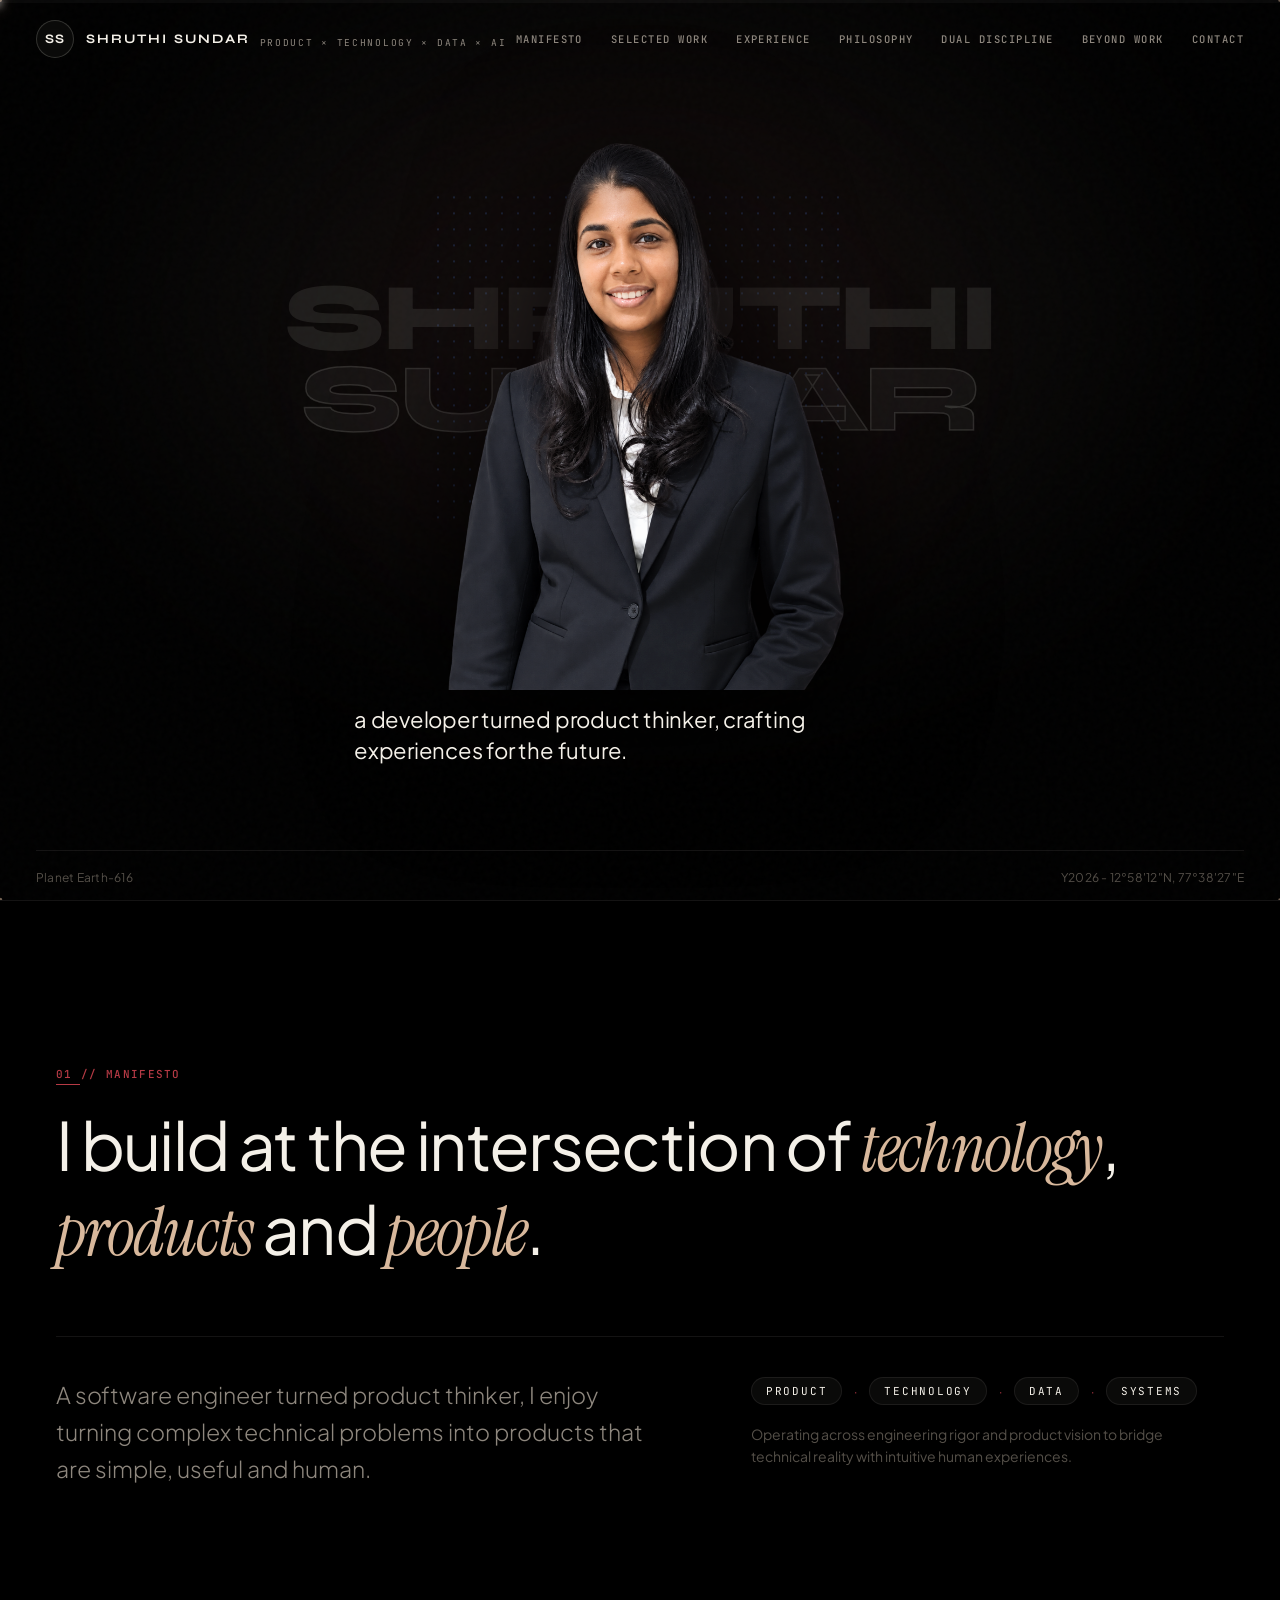
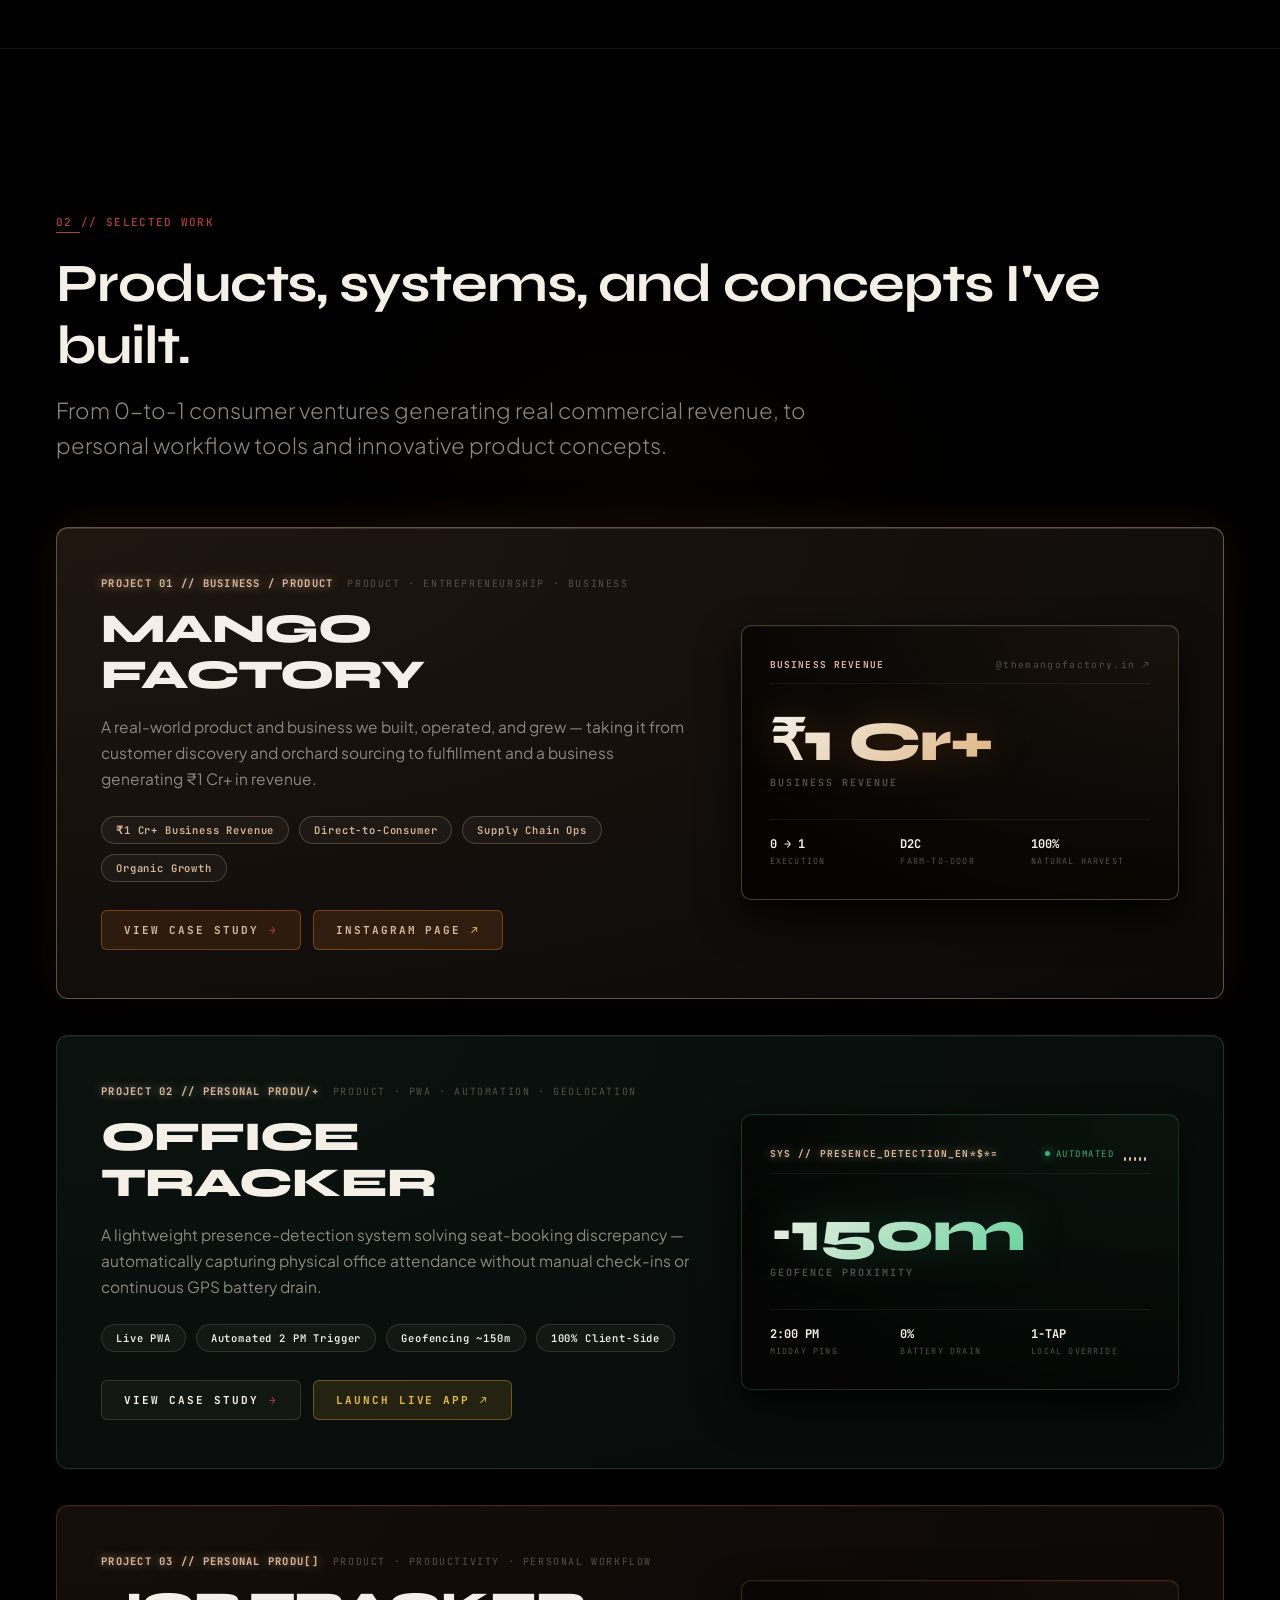
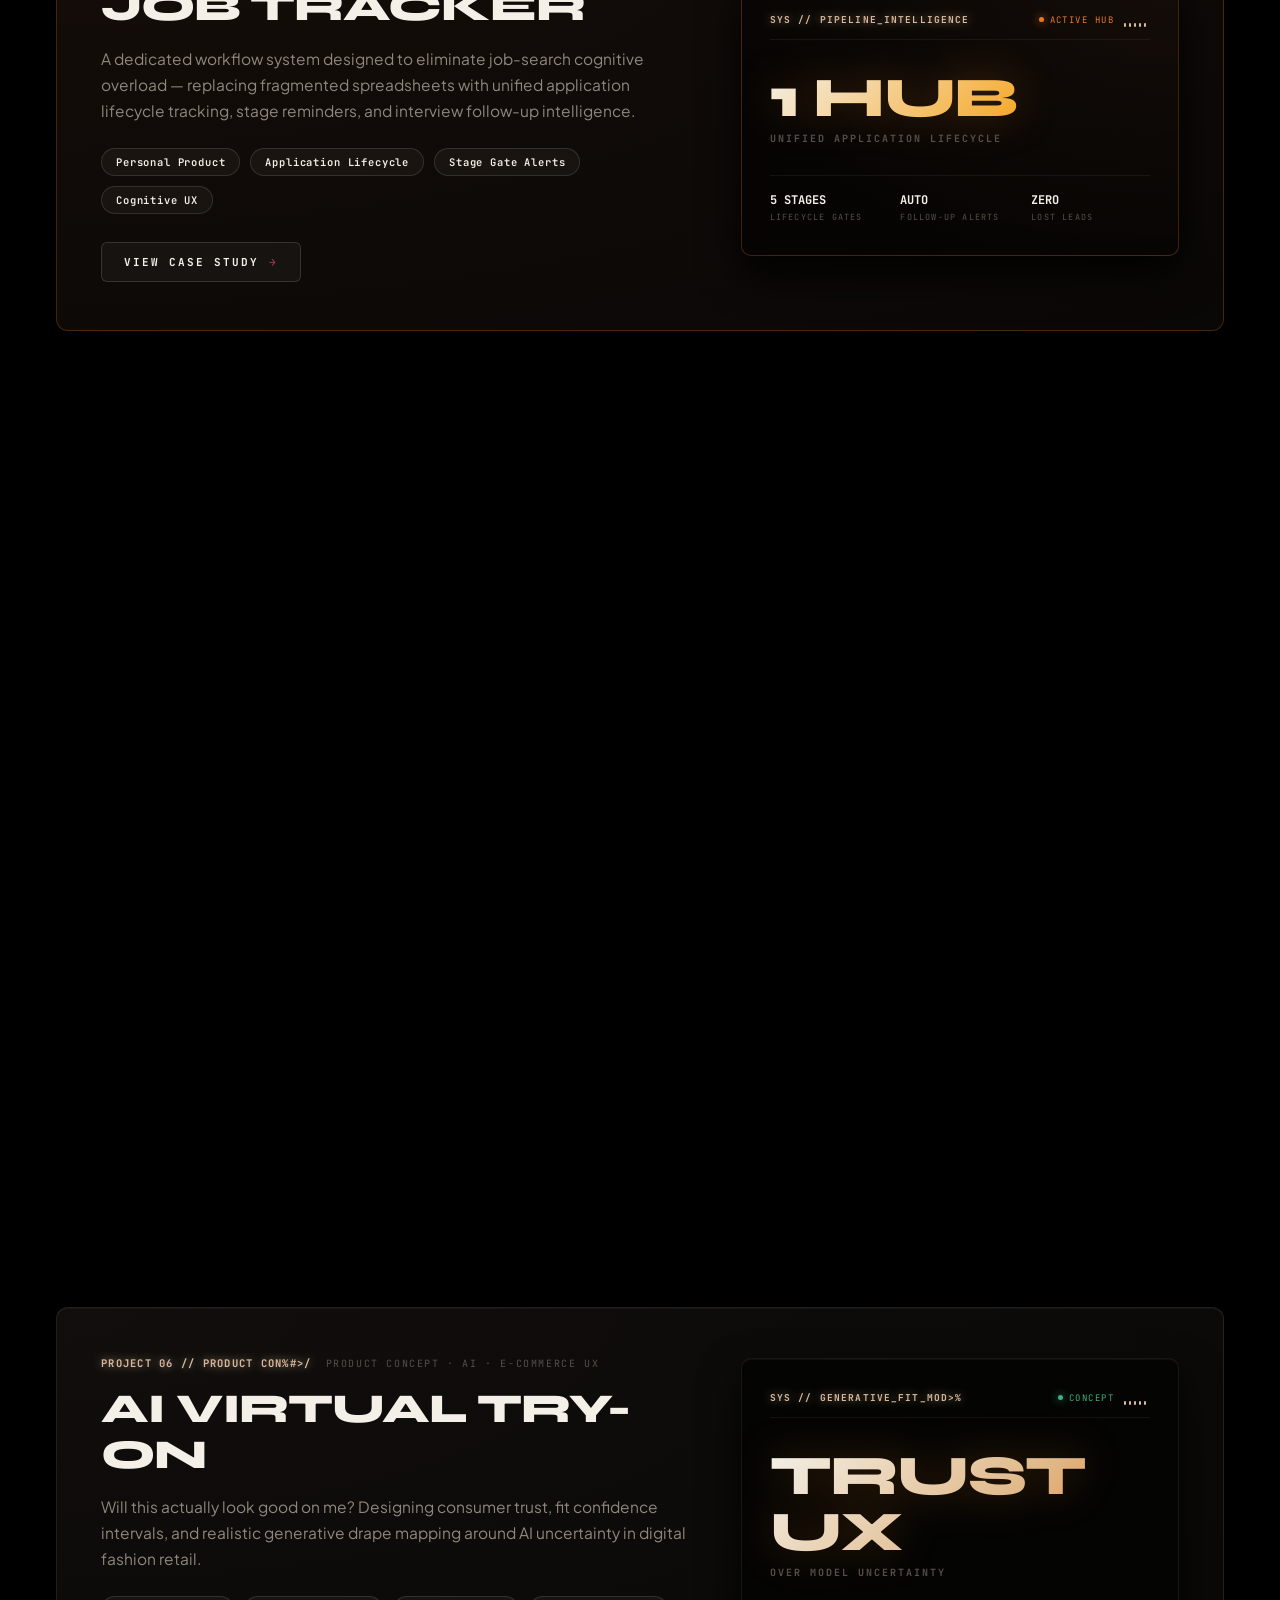
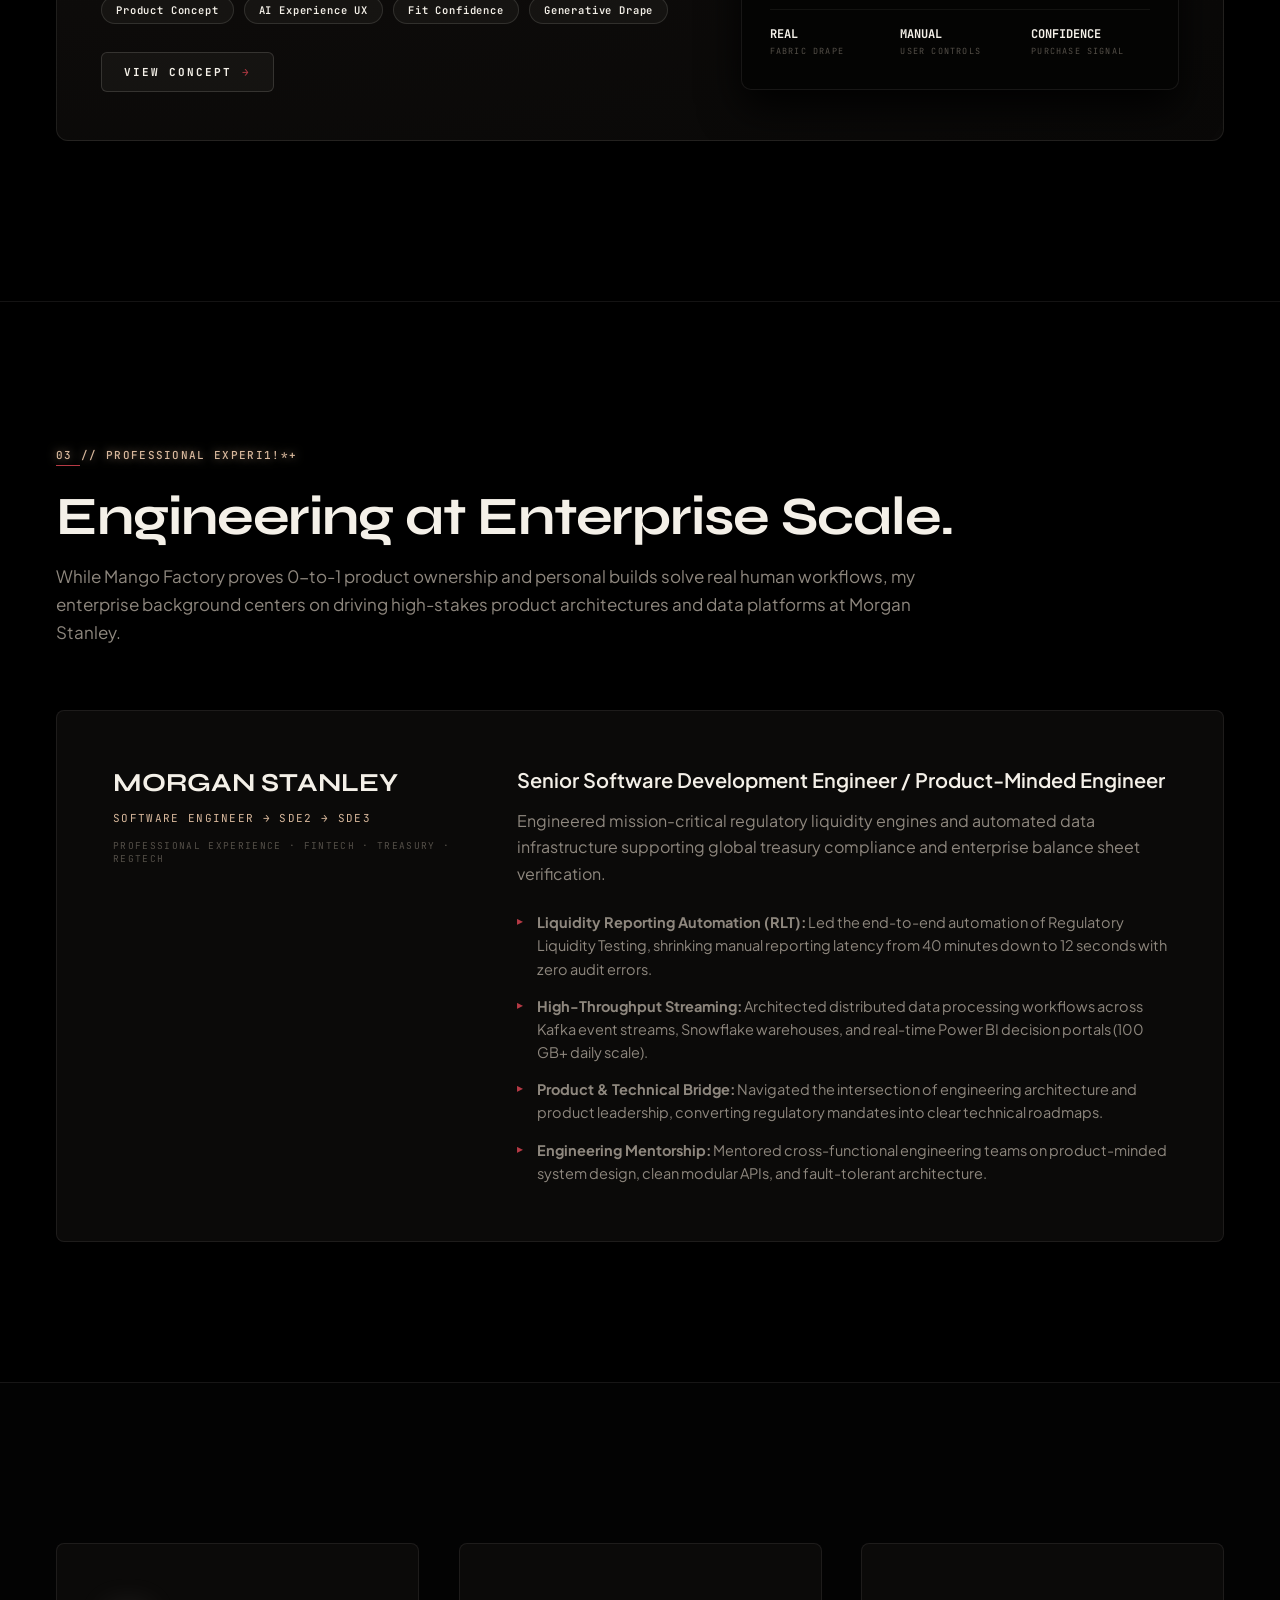
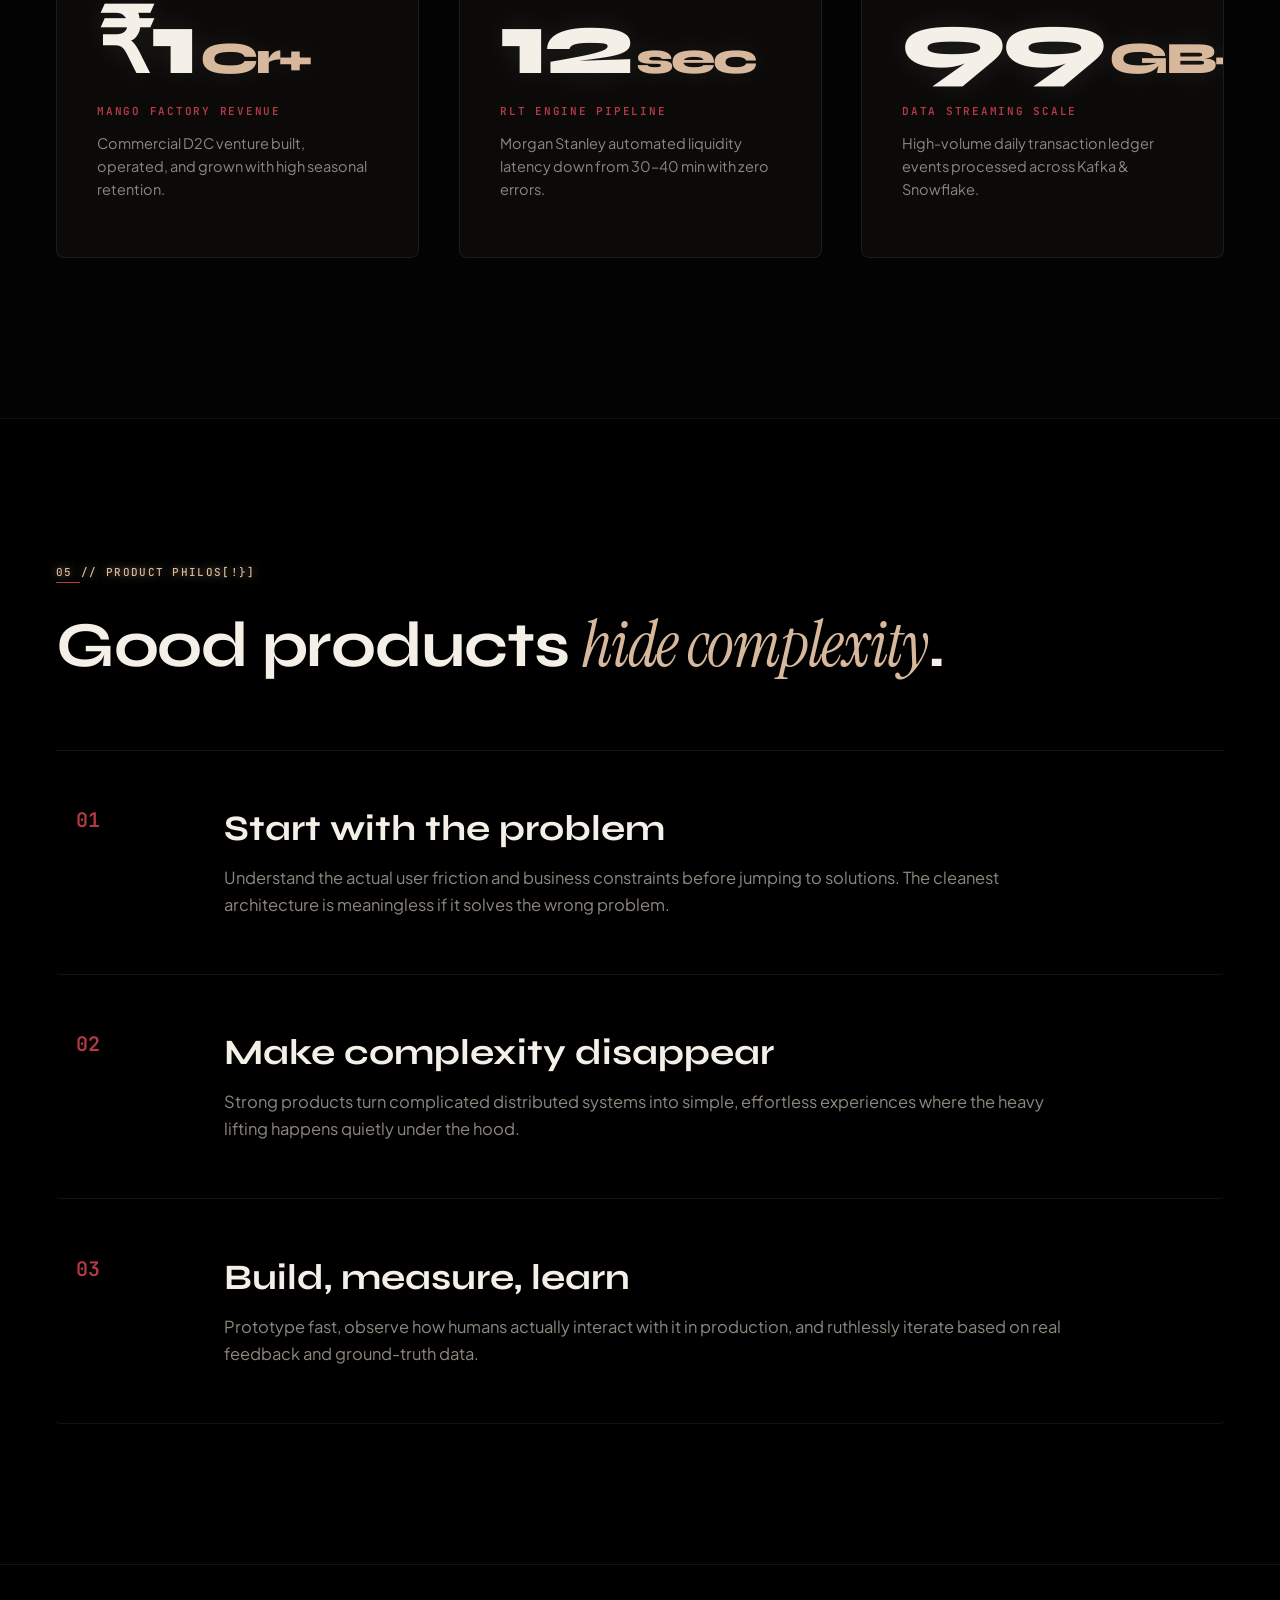
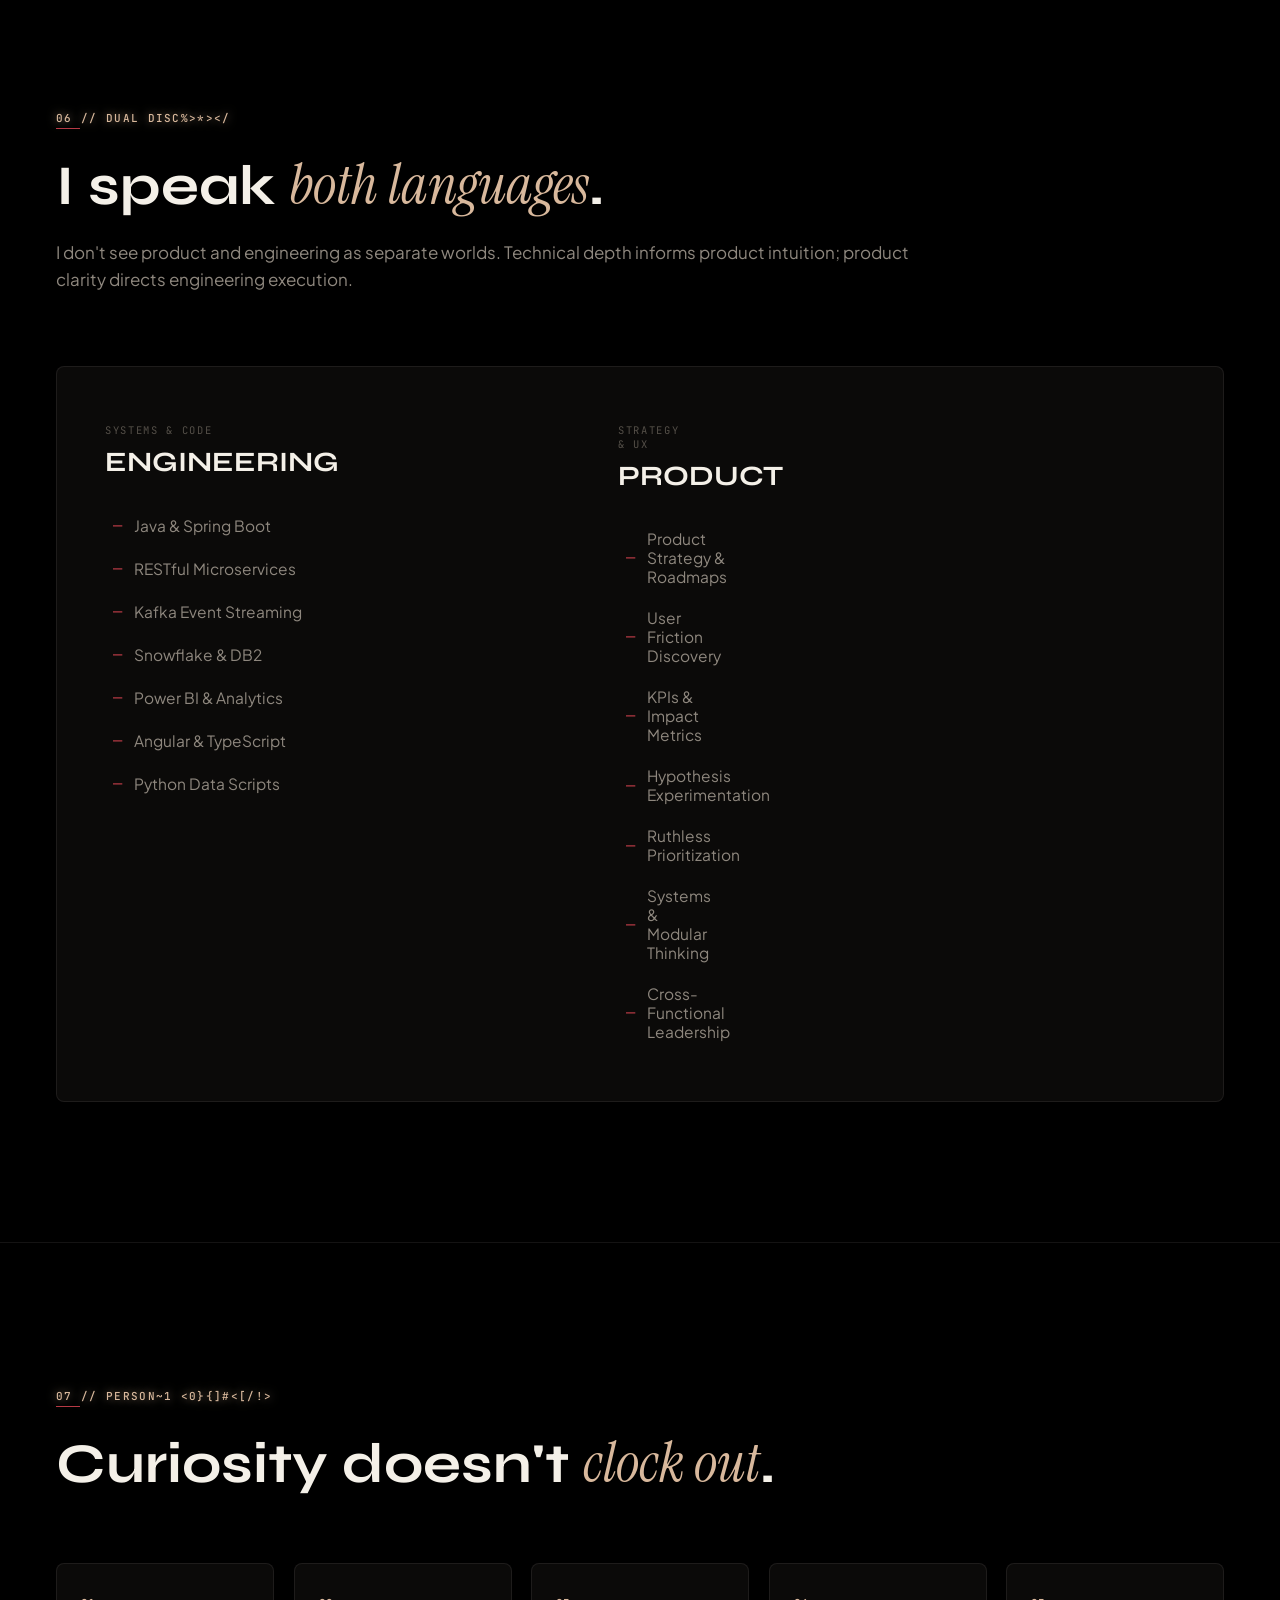
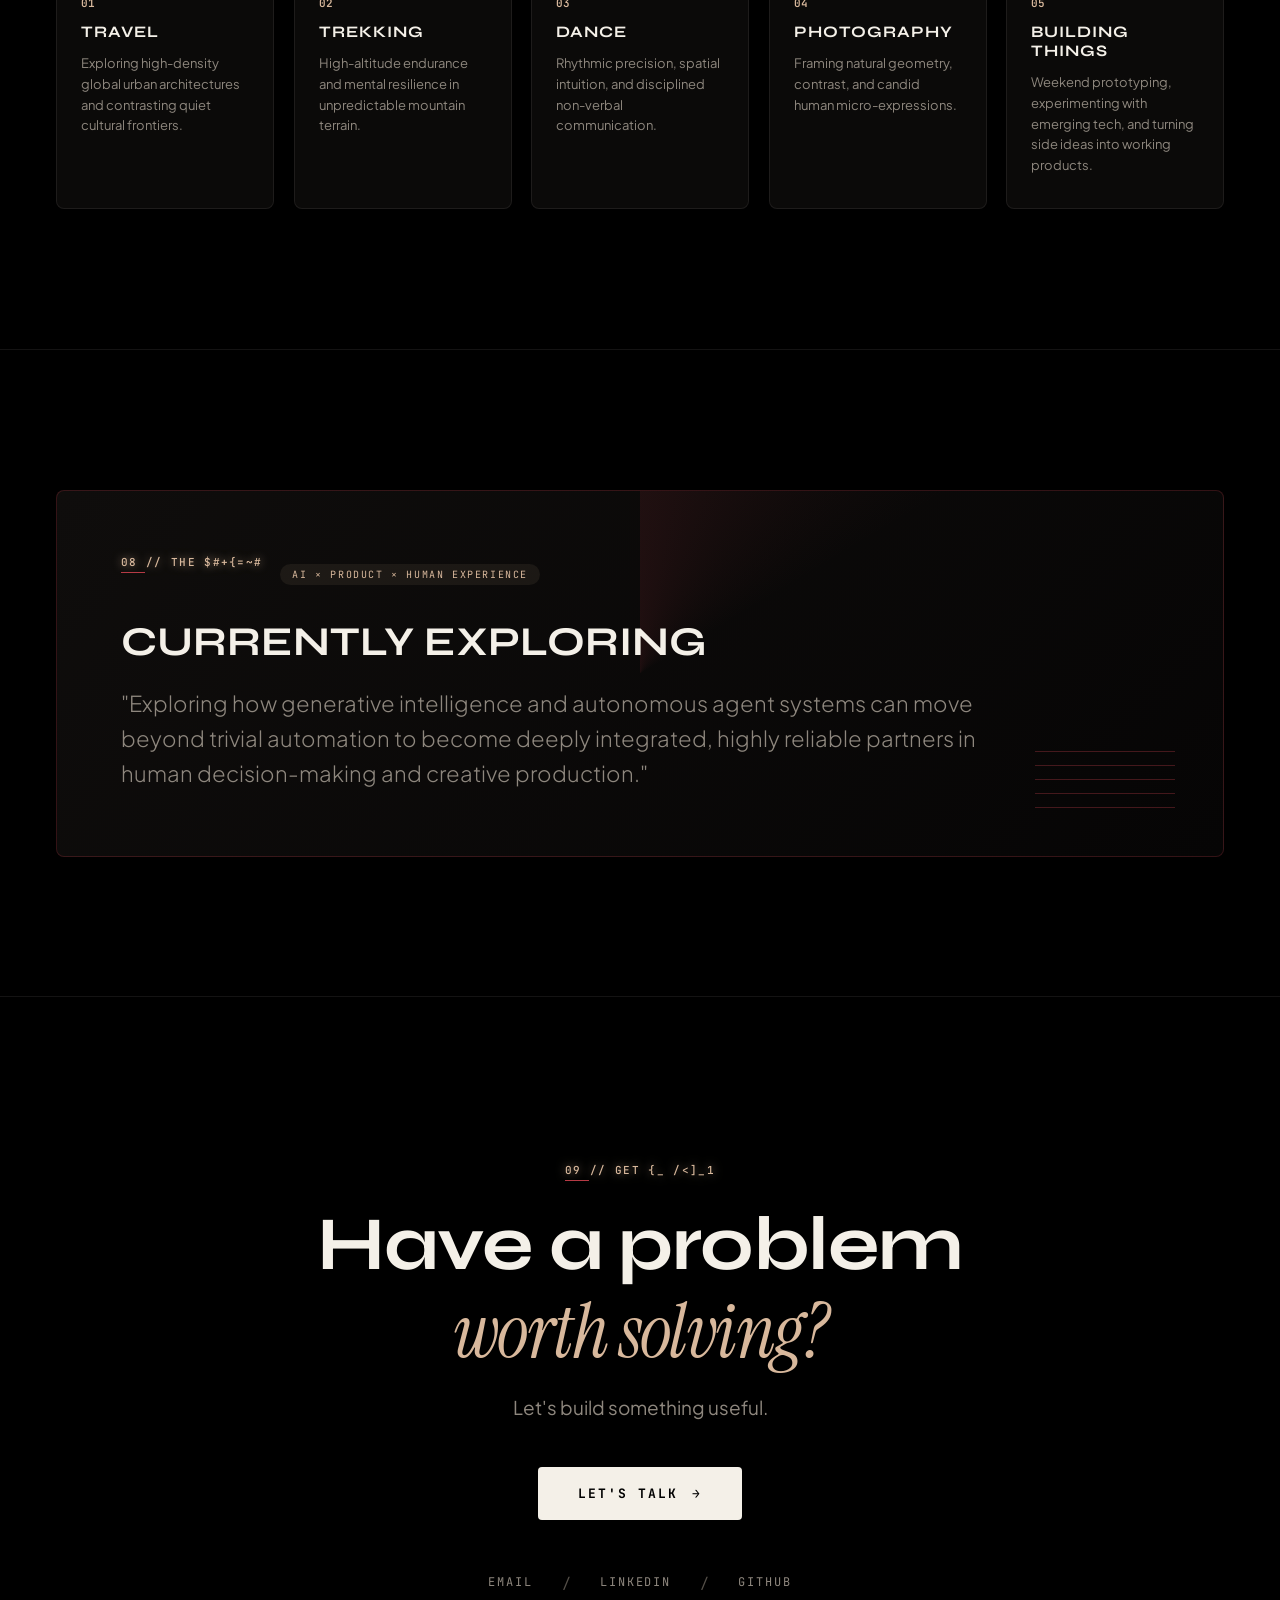
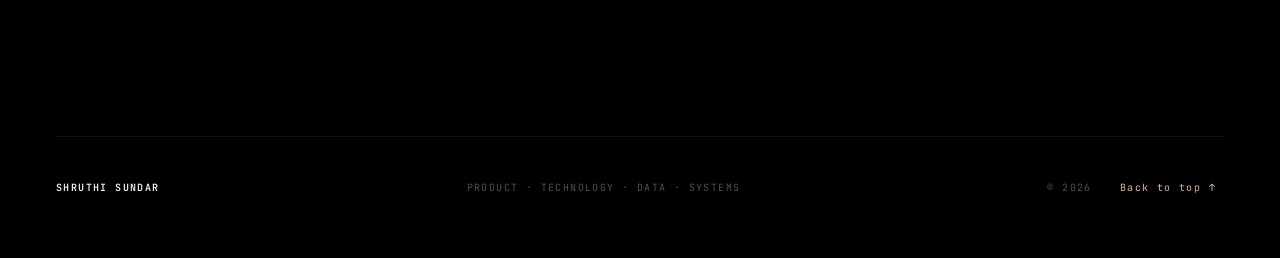
==== index.html @ 7dd1f9e6 "feat: integrate Office Tracker live app & screenshots showcase, update Mango Factory Instagram links" ====
<!DOCTYPE html>
<html lang="en">
<head>
  <meta charset="UTF-8">
  <meta name="viewport" content="width=device-width, initial-scale=1.0, maximum-scale=5.0, viewport-fit=cover">
  <title>Shruthi Sundar — Product Thinker × Engineer × Builder</title>
  <meta name="description" content="Product portfolio of Shruthi Sundar. Developer turned product thinker, identifying friction and crafting intuitive experiences.">
  
  <!-- Theme Color for Mobile Browsers -->
  <meta name="theme-color" content="#000000">
  <meta name="apple-mobile-web-app-status-bar-style" content="black-translucent">
  
  <!-- Premium Typography -->
  <link rel="preconnect" href="https://fonts.googleapis.com">
  <link rel="preconnect" href="https://fonts.gstatic.com" crossorigin>
  <link href="https://fonts.googleapis.com/css2?family=Instrument+Serif:ital@0;1&family=JetBrains+Mono:wght@300;400;500;600&family=Plus+Jakarta+Sans:wght@300;400;500;600;700&family=Syne:wght@400;600;700;800&display=swap" rel="stylesheet">
  
  <link rel="stylesheet" href="style.css?v=3.6">
</head>
<body>

  <!-- Deep Atmospheric Background Lighting -->
  <div class="studio-ambient-bg">
    <div class="glow-core" id="glowCore"></div>
    <div class="glow-burgundy" id="glowBurgundy"></div>
    <div class="subtle-grain"></div>
  </div>

  <!-- Mobile Fullscreen Navigation Overlay -->
  <div class="mobile-nav-overlay" id="mobileNavOverlay" aria-hidden="true">
    <div class="mobile-nav-content">
      <div class="mobile-nav-header">
        <div class="brand-monogram-circle">
          <span>SS</span>
        </div>
        <button class="mobile-nav-close" id="mobileNavClose" aria-label="Close menu">✕</button>
      </div>
      <nav class="mobile-nav-menu">
        <a href="#about" class="mobile-nav-link"><span class="m-num">01</span> MANIFESTO</a>
        <a href="#work" class="mobile-nav-link"><span class="m-num">02</span> SELECTED WORK</a>
        <a href="#experience" class="mobile-nav-link"><span class="m-num">03</span> EXPERIENCE</a>
        <a href="#thinking" class="mobile-nav-link"><span class="m-num">04</span> PHILOSOPHY</a>
        <a href="#languages" class="mobile-nav-link"><span class="m-num">05</span> DUAL DISCIPLINE</a>
        <a href="#beyond" class="mobile-nav-link"><span class="m-num">06</span> BEYOND WORK</a>
        <a href="#contact" class="mobile-nav-link"><span class="m-num">07</span> CONTACT</a>
      </nav>
      <div class="mobile-nav-footer">
        <span class="mono-meta">SHRUTHI SUNDAR // PRODUCT MANAGER</span>
      </div>
    </div>
  </div>

  <!-- Global Hero Wrapper (PRESERVED 100% INTACT) -->
  <div class="hero-stage" id="heroStage">
    
    <!-- Top Navigation Header -->
    <header class="top-nav" id="topNav">
      
      <!-- Brand Monogram Pill -->
      <a href="#heroStage" class="brand-pill-link">
        <div class="brand-monogram-circle">
          <span class="monogram-text">SS</span>
        </div>
        <span class="brand-title-desktop">SHRUTHI SUNDAR</span>
      </a>

      <!-- Desktop Metadata -->
      <div class="nav-meta">
        <span class="meta-tag">PRODUCT × TECHNOLOGY × DATA × AI</span>
      </div>

      <!-- Desktop Links -->
      <nav class="nav-links">
        <a href="#about" class="nav-item">MANIFESTO</a>
        <a href="#work" class="nav-item">SELECTED WORK</a>
        <a href="#experience" class="nav-item">EXPERIENCE</a>
        <a href="#thinking" class="nav-item">PHILOSOPHY</a>
        <a href="#languages" class="nav-item">DUAL DISCIPLINE</a>
        <a href="#beyond" class="nav-item">BEYOND WORK</a>
        <a href="#contact" class="nav-item">CONTACT</a>
      </nav>

      <!-- Mobile Dropdown Chevron Menu Trigger -->
      <button class="mobile-menu-trigger" id="mobileMenuBtn" aria-label="Toggle Navigation Menu" aria-expanded="false">
        <svg width="18" height="18" viewBox="0 0 24 24" fill="none" stroke="currentColor" stroke-width="2" stroke-linecap="round" stroke-linejoin="round">
          <polyline points="6 9 12 15 18 9"></polyline>
        </svg>
      </button>

    </header>

    <!-- Main Cinematic Centerpiece Stage (PRESERVED 100%) -->
    <main class="hero-cinematic-stage" id="heroCinematicStage">
      
      <!-- LAYER 1: Dot Matrix & Monumental Kinetic Typography SITTING BEHIND THE IMAGE -->
      <div class="hero-bg-text-layer" id="heroBgTextLayer" aria-hidden="true">
        <div class="hero-dot-matrix"></div>
        <div class="bg-title-stacked">
          <span class="bg-line line-1">SHRUTHI</span>
          <span class="bg-line line-2">SUNDAR</span>
        </div>
      </div>

      <!-- LAYER 2: Dominant Centerpiece Portrait (Clean Human Photograph in Exact Position) -->
      <div class="hero-portrait-stage">
        <div class="hero-portrait-container" id="heroPortraitContainer">
          <img 
            src="assets/shruthi-human.png?v=3.6" 
            alt="Shruthi Sundar — Product Thinker" 
            class="hero-image human-base" 
            id="humanBaseImg"
            draggable="false"
          >
        </div>
      </div>

      <!-- LAYER 3: Hero Statement -->
      <div class="hero-statement-section">
        <h1 class="hero-statement-text">
          a developer turned product thinker, crafting experiences for the future.
        </h1>
      </div>

    </main>

    <!-- Hero Footer Bar -->
    <footer class="hero-footer-bar">
      <div class="footer-bar-col left">
        <span class="bar-meta-text">Planet Earth-616</span>
      </div>
      <div class="footer-bar-col right">
        <span class="bar-meta-text">Y2026 - 12°58'12"N, 77°38'27"E</span>
      </div>
    </footer>

  </div>

  <!-- =========================================================================
       MAIN CONTENT: PRODUCT MANAGER EDITORIAL CASE STUDIES
       ========================================================================= -->
  <div class="site-content-flow" id="siteContentFlow">

    <!-- 1. MANIFESTO / INTRODUCTION -->
    <section class="editorial-section section-about" id="about">
      <div class="section-container">
        <div class="section-eyebrow-wrapper reveal-item">
          <span class="mono-tag">01 // MANIFESTO</span>
        </div>

        <h2 class="statement-headline reveal-item">
          I build at the intersection of <span class="highlight-serif">technology</span>, <span class="highlight-serif">products</span> and <span class="highlight-serif">people</span>.
        </h2>

        <div class="about-grid reveal-item">
          <div class="about-lead-col">
            <p class="about-lead-text">
              A software engineer turned product thinker, I enjoy turning complex technical problems into products that are simple, useful and human.
            </p>
          </div>
          <div class="about-meta-col">
            <div class="meta-tag-pills">
              <span class="meta-pill">PRODUCT</span>
              <span class="meta-pill-sep">·</span>
              <span class="meta-pill">TECHNOLOGY</span>
              <span class="meta-pill-sep">·</span>
              <span class="meta-pill">DATA</span>
              <span class="meta-pill-sep">·</span>
              <span class="meta-pill">SYSTEMS</span>
            </div>
            <p class="meta-subtext">Operating across engineering rigor and product vision to bridge technical reality with intuitive human experiences.</p>
          </div>
        </div>
      </div>
    </section>

    <!-- =========================================================================
         2. SELECTED WORK (FLAGSHIP BUSINESS → PERSONAL PRODUCTS → CONCEPTS)
         ========================================================================= -->
    <section class="editorial-section section-projects" id="work">
      <div class="section-container">
        
        <div class="section-header-block reveal-item">
          <span class="mono-tag">02 // SELECTED WORK</span>
          <h2 class="section-title">Products, systems, and concepts I've built.</h2>
          <p class="section-subtitle-lead">
            From 0-to-1 consumer ventures generating real commercial revenue, to personal workflow tools and innovative product concepts.
          </p>
        </div>

        <div class="editorial-projects-stack">
          
          <!-- PROJECT 01: MANGO FACTORY (FLAGSHIP #1) -->
          <article class="editorial-project-block flagship-project reveal-item">
            <div class="project-left-col">
              <div class="project-header-meta">
                <span class="project-index">PROJECT 01 // BUSINESS / PRODUCT</span>
                <span class="project-domains">PRODUCT · ENTREPRENEURSHIP · BUSINESS</span>
              </div>
              <h3 class="project-title">MANGO FACTORY</h3>
              <p class="project-description">
                A real-world product and business we built, operated, and grew — taking it from customer discovery and orchard sourcing to fulfillment and a business generating ₹1 Cr+ in revenue.
              </p>
              <div class="project-metrics-pills">
                <span class="metric-badge">₹1 Cr+ Business Revenue</span>
                <span class="metric-badge">Direct-to-Consumer</span>
                <span class="metric-badge">Supply Chain Ops</span>
                <span class="metric-badge">Organic Growth</span>
              </div>
              <div class="project-action-group">
                <a href="mango-factory.html" class="project-action-link">
                  <span>VIEW CASE STUDY</span>
                  <span class="action-arrow">→</span>
                </a>
                <a href="https://www.instagram.com/themangofactory.in" target="_blank" rel="noopener" class="project-action-link live-app-action-link" style="background: rgba(232, 122, 36, 0.14); border-color: rgba(232, 122, 36, 0.4); color: var(--accent-warm-gold);">
                  <span>INSTAGRAM PAGE</span>
                  <span class="action-arrow">↗</span>
                </a>
              </div>
            </div>
            <div class="project-right-col">
              <div class="flagship-metric-showcase">
                <div class="fms-header">
                  <span class="fms-tag">BUSINESS REVENUE</span>
                  <a href="https://www.instagram.com/themangofactory.in" target="_blank" rel="noopener" class="fms-source-link">@themangofactory.in ↗</a>
                </div>
                <div class="fms-hero-metric">
                  <div class="fms-number-giant">₹1 Cr+</div>
                  <div class="fms-label">BUSINESS REVENUE</div>
                </div>
                <div class="fms-sub-metrics-grid">
                  <div class="fms-sub-col">
                    <span class="fms-sub-val">0 → 1</span>
                    <span class="fms-sub-lbl">EXECUTION</span>
                  </div>
                  <div class="fms-sub-col">
                    <span class="fms-sub-val">D2C</span>
                    <span class="fms-sub-lbl">FARM-TO-DOOR</span>
                  </div>
                  <div class="fms-sub-col">
                    <span class="fms-sub-val">100%</span>
                    <span class="fms-sub-lbl">NATURAL HARVEST</span>
                  </div>
                </div>
              </div>
            </div>
          </article>

          <!-- PROJECT 02: OFFICE TRACKER -->
          <article class="editorial-project-block fintech-project reveal-item">
            <div class="project-left-col">
              <div class="project-header-meta">
                <span class="project-index">PROJECT 02 // PERSONAL PRODUCT</span>
                <span class="project-domains">PRODUCT · PWA · AUTOMATION · GEOLOCATION</span>
              </div>
              <h3 class="project-title">OFFICE TRACKER</h3>
              <p class="project-description">
                A lightweight presence-detection system solving seat-booking discrepancy — automatically capturing physical office attendance without manual check-ins or continuous GPS battery drain.
              </p>
              <div class="project-metrics-pills">
                <span class="metric-badge">Live PWA</span>
                <span class="metric-badge">Automated 2 PM Trigger</span>
                <span class="metric-badge">Geofencing ~150m</span>
                <span class="metric-badge">100% Client-Side</span>
              </div>
              <div class="project-action-group">
                <a href="office-tracker.html" class="project-action-link">
                  <span>VIEW CASE STUDY</span>
                  <span class="action-arrow">→</span>
                </a>
                <a href="https://myofficetracker.netlify.app" target="_blank" rel="noopener" class="project-action-link live-app-action-link">
                  <span>LAUNCH LIVE APP</span>
                  <span class="action-arrow">↗</span>
                </a>
              </div>
            </div>
            <div class="project-right-col">
              <div class="schematic-card fintech-card">
                <div class="schematic-header">
                  <span class="schema-code">SYS // PRESENCE_DETECTION_ENGINE</span>
                  <span class="schema-status">AUTOMATED</span>
                </div>
                <div class="fms-hero-metric">
                  <div class="fms-number-giant fintech-number">~150m</div>
                  <div class="fms-label">GEOFENCE PROXIMITY</div>
                </div>
                <div class="fms-sub-metrics-grid">
                  <div class="fms-sub-col">
                    <span class="fms-sub-val">2:00 PM</span>
                    <span class="fms-sub-lbl">MIDDAY PING</span>
                  </div>
                  <div class="fms-sub-col">
                    <span class="fms-sub-val">0%</span>
                    <span class="fms-sub-lbl">BATTERY DRAIN</span>
                  </div>
                  <div class="fms-sub-col">
                    <span class="fms-sub-val">1-TAP</span>
                    <span class="fms-sub-lbl">LOCAL OVERRIDE</span>
                  </div>
                </div>
              </div>
            </div>
          </article>

          <!-- PROJECT 03: JOB TRACKER -->
          <article class="editorial-project-block streaming-project reveal-item">
            <div class="project-left-col">
              <div class="project-header-meta">
                <span class="project-index">PROJECT 03 // PERSONAL PRODUCT</span>
                <span class="project-domains">PRODUCT · PRODUCTIVITY · PERSONAL WORKFLOW</span>
              </div>
              <h3 class="project-title">JOB TRACKER</h3>
              <p class="project-description">
                A dedicated workflow system designed to eliminate job-search cognitive overload — replacing fragmented spreadsheets with unified application lifecycle tracking, stage reminders, and interview follow-up intelligence.
              </p>
              <div class="project-metrics-pills">
                <span class="metric-badge">Personal Product</span>
                <span class="metric-badge">Application Lifecycle</span>
                <span class="metric-badge">Stage Gate Alerts</span>
                <span class="metric-badge">Cognitive UX</span>
              </div>
              <a href="job-tracker.html" class="project-action-link">
                <span>VIEW CASE STUDY</span>
                <span class="action-arrow">→</span>
              </a>
            </div>
            <div class="project-right-col">
              <div class="schematic-card streaming-card">
                <div class="schematic-header">
                  <span class="schema-code">SYS // PIPELINE_INTELLIGENCE</span>
                  <span class="schema-status live-amber">ACTIVE HUB</span>
                </div>
                <div class="fms-hero-metric">
                  <div class="fms-number-giant amber-number">1 HUB</div>
                  <div class="fms-label">UNIFIED APPLICATION LIFECYCLE</div>
                </div>
                <div class="fms-sub-metrics-grid">
                  <div class="fms-sub-col">
                    <span class="fms-sub-val">5 STAGES</span>
                    <span class="fms-sub-lbl">LIFECYCLE GATES</span>
                  </div>
                  <div class="fms-sub-col">
                    <span class="fms-sub-val">AUTO</span>
                    <span class="fms-sub-lbl">FOLLOW-UP ALERTS</span>
                  </div>
                  <div class="fms-sub-col">
                    <span class="fms-sub-val">ZERO</span>
                    <span class="fms-sub-lbl">LOST LEADS</span>
                  </div>
                </div>
              </div>
            </div>
          </article>

          <!-- PROJECT 04: OWNLY -->
          <article class="editorial-project-block analytics-project reveal-item">
            <div class="project-left-col">
              <div class="project-header-meta">
                <span class="project-index">PROJECT 04 // PRODUCT CONCEPT</span>
                <span class="project-domains">PRODUCT CONCEPT · HOME · INFORMATION ARCHITECTURE</span>
              </div>
              <h3 class="project-title">OWNLY</h3>
              <p class="project-description">
                What if your home had a memory? A centralized household memory layer unifying fragmented appliance manuals, receipts, purchase timelines, and warranty alerts into a single spatial catalog.
              </p>
              <div class="project-metrics-pills">
                <span class="metric-badge">Product Concept</span>
                <span class="metric-badge">Information Architecture</span>
                <span class="metric-badge">Asset Memory</span>
                <span class="metric-badge">Proactive Alerts</span>
              </div>
              <a href="ownly.html" class="project-action-link">
                <span>VIEW CONCEPT</span>
                <span class="action-arrow">→</span>
              </a>
            </div>
            <div class="project-right-col">
              <div class="schematic-card analytics-card">
                <div class="schematic-header">
                  <span class="schema-code">SYS // HOME_MEMORY_LAYER</span>
                  <span class="schema-status live-crimson">CONCEPT</span>
                </div>
                <div class="fms-hero-metric">
                  <div class="fms-number-giant crimson-number">6 → 1</div>
                  <div class="fms-label">FRAGMENTED APPS UNIFIED</div>
                </div>
                <div class="fms-sub-metrics-grid">
                  <div class="fms-sub-col">
                    <span class="fms-sub-val">SPATIAL</span>
                    <span class="fms-sub-lbl">WHERE IT IS</span>
                  </div>
                  <div class="fms-sub-col">
                    <span class="fms-sub-val">TIMELINE</span>
                    <span class="fms-sub-lbl">WARRANTY CLOCK</span>
                  </div>
                  <div class="fms-sub-col">
                    <span class="fms-sub-val">MANUALS</span>
                    <span class="fms-sub-lbl">INSTANT ACCESS</span>
                  </div>
                </div>
              </div>
            </div>
          </article>

          <!-- PROJECT 05: DINE-IN NOW -->
          <article class="editorial-project-block reveal-item">
            <div class="project-left-col">
              <div class="project-header-meta">
                <span class="project-index">PROJECT 05 // PRODUCT CONCEPT</span>
                <span class="project-domains">PRODUCT CONCEPT · RESTAURANTS · REAL-TIME AVAILABILITY</span>
              </div>
              <h3 class="project-title">DINE-IN NOW</h3>
              <p class="project-description">
                It's 8:17 PM. I want dinner. Moving beyond static discovery to solve real-time spontaneous walk-in availability through a single binary status signal for diners and hostesses.
              </p>
              <div class="project-metrics-pills">
                <span class="metric-badge">Product Concept</span>
                <span class="metric-badge">Spontaneous Intent</span>
                <span class="metric-badge">Zero POS Setup</span>
                <span class="metric-badge">Two-Sided Market</span>
              </div>
              <a href="dine-in-now.html" class="project-action-link">
                <span>VIEW CONCEPT</span>
                <span class="action-arrow">→</span>
              </a>
            </div>
            <div class="project-right-col">
              <div class="schematic-card">
                <div class="schematic-header">
                  <span class="schema-code">SYS // REALTIME_TABLE_AVAILABILITY</span>
                  <span class="schema-status">CONCEPT</span>
                </div>
                <div class="fms-hero-metric">
                  <div class="fms-number-giant">< 3 min</div>
                  <div class="fms-label">DECISION TIME REDUCTION</div>
                </div>
                <div class="fms-sub-metrics-grid">
                  <div class="fms-sub-col">
                    <span class="fms-sub-val">1-TAP</span>
                    <span class="fms-sub-lbl">HOSTESS SWITCH</span>
                  </div>
                  <div class="fms-sub-col">
                    <span class="fms-sub-val">15 MIN</span>
                    <span class="fms-sub-lbl">HOLD WINDOW</span>
                  </div>
                  <div class="fms-sub-col">
                    <span class="fms-sub-val">ZERO</span>
                    <span class="fms-sub-lbl">POS OVERHAUL</span>
                  </div>
                </div>
              </div>
            </div>
          </article>

          <!-- PROJECT 06: AI VIRTUAL TRY-ON -->
          <article class="editorial-project-block reveal-item">
            <div class="project-left-col">
              <div class="project-header-meta">
                <span class="project-index">PROJECT 06 // PRODUCT CONCEPT</span>
                <span class="project-domains">PRODUCT CONCEPT · AI · E-COMMERCE UX</span>
              </div>
              <h3 class="project-title">AI VIRTUAL TRY-ON</h3>
              <p class="project-description">
                Will this actually look good on me? Designing consumer trust, fit confidence intervals, and realistic generative drape mapping around AI uncertainty in digital fashion retail.
              </p>
              <div class="project-metrics-pills">
                <span class="metric-badge">Product Concept</span>
                <span class="metric-badge">AI Experience UX</span>
                <span class="metric-badge">Fit Confidence</span>
                <span class="metric-badge">Generative Drape</span>
              </div>
              <a href="ai-virtual-tryon.html" class="project-action-link">
                <span>VIEW CONCEPT</span>
                <span class="action-arrow">→</span>
              </a>
            </div>
            <div class="project-right-col">
              <div class="schematic-card">
                <div class="schematic-header">
                  <span class="schema-code">SYS // GENERATIVE_FIT_MODEL</span>
                  <span class="schema-status">CONCEPT</span>
                </div>
                <div class="fms-hero-metric">
                  <div class="fms-number-giant">TRUST UX</div>
                  <div class="fms-label">OVER MODEL UNCERTAINTY</div>
                </div>
                <div class="fms-sub-metrics-grid">
                  <div class="fms-sub-col">
                    <span class="fms-sub-val">REAL</span>
                    <span class="fms-sub-lbl">FABRIC DRAPE</span>
                  </div>
                  <div class="fms-sub-col">
                    <span class="fms-sub-val">MANUAL</span>
                    <span class="fms-sub-lbl">USER CONTROLS</span>
                  </div>
                  <div class="fms-sub-col">
                    <span class="fms-sub-val">CONFIDENCE</span>
                    <span class="fms-sub-lbl">PURCHASE SIGNAL</span>
                  </div>
                </div>
              </div>
            </div>
          </article>

        </div>

      </div>
    </section>

    <!-- =========================================================================
         3. PROFESSIONAL EXPERIENCE — MORGAN STANLEY
         ========================================================================= -->
    <section class="editorial-section section-experience" id="experience">
      <div class="section-container">
        
        <div class="section-header-block reveal-item">
          <span class="mono-tag">03 // PROFESSIONAL EXPERIENCE</span>
          <h2 class="section-title">Engineering at Enterprise Scale.</h2>
          <p class="experience-sub-narrative">
            While Mango Factory proves 0-to-1 product ownership and personal builds solve real human workflows, my enterprise background centers on driving high-stakes product architectures and data platforms at Morgan Stanley.
          </p>
        </div>

        <div class="experience-timeline">
          
          <div class="timeline-entry reveal-item">
            <div class="timeline-meta-col">
              <span class="timeline-company">MORGAN STANLEY</span>
              <span class="timeline-period">SOFTWARE ENGINEER → SDE2 → SDE3</span>
              <span class="timeline-badge">PROFESSIONAL EXPERIENCE · FINTECH · TREASURY · REGTECH</span>
            </div>

            <div class="timeline-content-col">
              <h3 class="timeline-role-title">Senior Software Development Engineer / Product-Minded Engineer</h3>
              <p class="timeline-summary">
                Engineered mission-critical regulatory liquidity engines and automated data infrastructure supporting global treasury compliance and enterprise balance sheet verification.
              </p>
              <ul class="timeline-highlights">
                <li><strong>Liquidity Reporting Automation (RLT):</strong> Led the end-to-end automation of Regulatory Liquidity Testing, shrinking manual reporting latency from 40 minutes down to 12 seconds with zero audit errors.</li>
                <li><strong>High-Throughput Streaming:</strong> Architected distributed data processing workflows across Kafka event streams, Snowflake warehouses, and real-time Power BI decision portals (100 GB+ daily scale).</li>
                <li><strong>Product & Technical Bridge:</strong> Navigated the intersection of engineering architecture and product leadership, converting regulatory mandates into clear technical roadmaps.</li>
                <li><strong>Engineering Mentorship:</strong> Mentored cross-functional engineering teams on product-minded system design, clean modular APIs, and fault-tolerant architecture.</li>
              </ul>
            </div>
          </div>

        </div>

      </div>
    </section>

    <!-- =========================================================================
         4. MEASURED IMPACT SECTION
         ========================================================================= -->
    <section class="editorial-section section-impact" id="impact">
      <div class="section-container">
        
        <div class="impact-grid">
          
          <div class="impact-stat-card reveal-item">
            <div class="stat-number-giant">₹1<span class="stat-unit">Cr+</span></div>
            <div class="stat-meta-label">MANGO FACTORY REVENUE</div>
            <p class="stat-detail">Commercial D2C venture built, operated, and grown with high seasonal retention.</p>
          </div>

          <div class="impact-stat-card reveal-item">
            <div class="stat-number-giant">12<span class="stat-unit">sec</span></div>
            <div class="stat-meta-label">RLT ENGINE PIPELINE</div>
            <p class="stat-detail">Morgan Stanley automated liquidity latency down from 30–40 min with zero errors.</p>
          </div>

          <div class="impact-stat-card reveal-item">
            <div class="stat-number-giant">100<span class="stat-unit">GB+</span></div>
            <div class="stat-meta-label">DATA STREAMING SCALE</div>
            <p class="stat-detail">High-volume daily transaction ledger events processed across Kafka & Snowflake.</p>
          </div>

        </div>

      </div>
    </section>

    <!-- =========================================================================
         5. PRODUCT PHILOSOPHY
         ========================================================================= -->
    <section class="editorial-section section-thinking" id="thinking">
      <div class="section-container">
        
        <div class="section-header-block reveal-item">
          <span class="mono-tag">05 // PRODUCT PHILOSOPHY</span>
          <h2 class="thinking-headline">
            Good products <span class="highlight-serif">hide complexity</span>.
          </h2>
        </div>

        <div class="principles-accordion">
          
          <div class="principle-row reveal-item">
            <div class="principle-num">01</div>
            <div class="principle-body">
              <h3 class="principle-title">Start with the problem</h3>
              <p class="principle-description">
                Understand the actual user friction and business constraints before jumping to solutions. The cleanest architecture is meaningless if it solves the wrong problem.
              </p>
            </div>
          </div>

          <div class="principle-row reveal-item">
            <div class="principle-num">02</div>
            <div class="principle-body">
              <h3 class="principle-title">Make complexity disappear</h3>
              <p class="principle-description">
                Strong products turn complicated distributed systems into simple, effortless experiences where the heavy lifting happens quietly under the hood.
              </p>
            </div>
          </div>

          <div class="principle-row reveal-item">
            <div class="principle-num">03</div>
            <div class="principle-body">
              <h3 class="principle-title">Build, measure, learn</h3>
              <p class="principle-description">
                Prototype fast, observe how humans actually interact with it in production, and ruthlessly iterate based on real feedback and ground-truth data.
              </p>
            </div>
          </div>

        </div>

      </div>
    </section>

    <!-- =========================================================================
         6. DUAL DISCIPLINE (ENGINEERING × PRODUCT)
         ========================================================================= -->
    <section class="editorial-section section-languages" id="languages">
      <div class="section-container">
        
        <div class="languages-header reveal-item">
          <span class="mono-tag">06 // DUAL DISCIPLINE</span>
          <h2 class="languages-title">I speak <span class="highlight-serif">both languages</span>.</h2>
          <p class="languages-subtitle">
            I don't see product and engineering as separate worlds. Technical depth informs product intuition; product clarity directs engineering execution.
          </p>
        </div>

        <!-- Dual Side Interactive Bridge -->
        <div class="dual-discipline-stage reveal-item">
          
          <!-- Engineering Side -->
          <div class="discipline-side engineering-side">
            <div class="side-header">
              <span class="side-tag">SYSTEMS & CODE</span>
              <h3 class="side-title">ENGINEERING</h3>
            </div>
            <ul class="skills-list">
              <li class="skill-item">Java & Spring Boot</li>
              <li class="skill-item">RESTful Microservices</li>
              <li class="skill-item">Kafka Event Streaming</li>
              <li class="skill-item">Snowflake & DB2</li>
              <li class="skill-item">Power BI & Analytics</li>
              <li class="skill-item">Angular & TypeScript</li>
              <li class="skill-item">Python Data Scripts</li>
            </ul>
          </div>

          <!-- Product Side -->
          <div class="discipline-side product-side">
            <div class="side-header">
              <span class="side-tag">STRATEGY & UX</span>
              <h3 class="side-title">PRODUCT</h3>
            </div>
            <ul class="skills-list">
              <li class="skill-item">Product Strategy & Roadmaps</li>
              <li class="skill-item">User Friction Discovery</li>
              <li class="skill-item">KPIs & Impact Metrics</li>
              <li class="skill-item">Hypothesis Experimentation</li>
              <li class="skill-item">Ruthless Prioritization</li>
              <li class="skill-item">Systems & Modular Thinking</li>
              <li class="skill-item">Cross-Functional Leadership</li>
            </ul>
          </div>

        </div>

      </div>
    </section>

    <!-- =========================================================================
         7. BEYOND WORK
         ========================================================================= -->
    <section class="editorial-section section-beyond" id="beyond">
      <div class="section-container">
        
        <div class="section-header-block reveal-item">
          <span class="mono-tag">07 // PERSONAL PERSPECTIVE</span>
          <h2 class="beyond-headline">Curiosity doesn't <span class="highlight-serif">clock out</span>.</h2>
        </div>

        <div class="beyond-collage-grid">
          
          <div class="beyond-item reveal-item">
            <div class="beyond-number">01</div>
            <h4 class="beyond-title">TRAVEL</h4>
            <p class="beyond-desc">Exploring high-density global urban architectures and contrasting quiet cultural frontiers.</p>
          </div>

          <div class="beyond-item reveal-item">
            <div class="beyond-number">02</div>
            <h4 class="beyond-title">TREKKING</h4>
            <p class="beyond-desc">High-altitude endurance and mental resilience in unpredictable mountain terrain.</p>
          </div>

          <div class="beyond-item reveal-item">
            <div class="beyond-number">03</div>
            <h4 class="beyond-title">DANCE</h4>
            <p class="beyond-desc">Rhythmic precision, spatial intuition, and disciplined non-verbal communication.</p>
          </div>

          <div class="beyond-item reveal-item">
            <div class="beyond-number">04</div>
            <h4 class="beyond-title">PHOTOGRAPHY</h4>
            <p class="beyond-desc">Framing natural geometry, contrast, and candid human micro-expressions.</p>
          </div>

          <div class="beyond-item reveal-item">
            <div class="beyond-number">05</div>
            <h4 class="beyond-title">BUILDING THINGS</h4>
            <p class="beyond-desc">Weekend prototyping, experimenting with emerging tech, and turning side ideas into working products.</p>
          </div>

        </div>

      </div>
    </section>

    <!-- =========================================================================
         8. CURRENTLY EXPLORING
         ========================================================================= -->
    <section class="editorial-section section-exploring" id="exploring">
      <div class="section-container">
        
        <div class="exploring-card reveal-item">
          <div class="exploring-badge-row">
            <span class="mono-tag">08 // THE HORIZON</span>
            <span class="exploring-pill">AI × PRODUCT × HUMAN EXPERIENCE</span>
          </div>

          <h3 class="exploring-title">CURRENTLY EXPLORING</h3>

          <p class="exploring-copy">
            "Exploring how generative intelligence and autonomous agent systems can move beyond trivial automation to become deeply integrated, highly reliable partners in human decision-making and creative production."
          </p>

          <div class="exploring-radar-grid">
            <div class="radar-line"></div>
            <div class="radar-signal"></div>
          </div>
        </div>

      </div>
    </section>

    <!-- =========================================================================
         9. CONTACT / FINAL CTA & FOOTER
         ========================================================================= -->
    <section class="editorial-section section-contact" id="contact">
      <div class="section-container">
        
        <div class="closing-cta-block reveal-item">
          <span class="mono-tag">09 // GET IN TOUCH</span>
          
          <h2 class="closing-headline">
            Have a problem <span class="highlight-serif">worth solving?</span>
          </h2>
          <p class="closing-sub">Let's build something useful.</p>

          <div class="cta-actions-row">
            <a href="mailto:shruthisundar@example.com" class="cta-button-main">
              <span>LET'S TALK</span>
              <span class="cta-arrow-icon">→</span>
            </a>
          </div>

          <div class="social-links-row">
            <a href="mailto:shruthisundar@example.com" class="social-link" target="_blank" rel="noopener">EMAIL</a>
            <span class="social-sep">/</span>
            <a href="https://linkedin.com" class="social-link" target="_blank" rel="noopener">LINKEDIN</a>
            <span class="social-sep">/</span>
            <a href="https://github.com" class="social-link" target="_blank" rel="noopener">GITHUB</a>
          </div>
        </div>

        <!-- Global Master Footer -->
        <footer class="master-site-footer">
          <div class="footer-left">
            <span class="footer-brand">SHRUTHI SUNDAR</span>
          </div>
          <div class="footer-center">
            <span class="footer-meta-tag">PRODUCT · TECHNOLOGY · DATA · SYSTEMS</span>
          </div>
          <div class="footer-right">
            <span class="footer-copy">© 2026</span>
            <a href="#heroStage" class="back-to-top-btn">Back to top ↑</a>
          </div>
        </footer>

      </div>
    </section>

  </div>

  <script src="main.js?v=3.6"></script>
</body>
</html>
---- style.css ----
/* ==========================================================================
   SHRUTHI SUNDAR — LUXURY EDITORIAL PORTFOLIO
   Design System: Monumental Centered Depth Hero + Creative Interactive Animations
   ========================================================================== */

:root {
  /* Core Color Palette */
  --bg-studio: #000000;
  --bg-surface: #0B0A09;
  --bg-surface-elevated: #11100F;
  --bg-surface-glass: rgba(18, 17, 16, 0.75);
  
  --text-titanium: #F4F0E8;
  --text-muted: #8E877E;
  --text-dim: #544F48;
  --text-faint: #2C2825;
  
  /* Accents */
  --accent-burgundy: #6F2028;
  --accent-crimson: #B63A45;
  --accent-crimson-glow: rgba(182, 58, 69, 0.22);
  --accent-warm-gold: #D8B89C;
  --accent-warm-gold-dim: rgba(216, 184, 156, 0.2);
  --accent-future-amber: #E87A24;
  
  /* Borders & Dividers */
  --border-subtle: rgba(244, 240, 232, 0.08);
  --border-active: rgba(244, 240, 232, 0.22);
  
  /* Typography */
  --font-display: 'Syne', sans-serif;
  --font-sans: 'Plus Jakarta Sans', -apple-system, BlinkMacSystemFont, sans-serif;
  --font-serif: 'Instrument Serif', Georgia, serif;
  --font-mono: 'JetBrains Mono', monospace;
  
  /* Dynamic CSS Variables (JS driven) */
  --cursor-x: 50%;
  --cursor-y: 50%;
  --reveal-radius: 0px;
  --bg-parallax-x: 0px;
  --bg-parallax-y: 0px;
}

/* Base Reset */
*, *::before, *::after {
  margin: 0;
  padding: 0;
  box-sizing: border-box;
}

html, body {
  width: 100%;
  min-height: 100%;
  overflow-x: hidden;
  overflow-y: auto;
  scroll-behavior: smooth;
  background-color: var(--bg-studio);
  color: var(--text-titanium);
  font-family: var(--font-sans);
  -webkit-font-smoothing: antialiased;
  -moz-osx-font-smoothing: grayscale;
  text-rendering: optimizeLegibility;
  cursor: default;
}

body.nav-locked {
  overflow: hidden !important;
}

::selection {
  background: var(--accent-burgundy);
  color: var(--text-titanium);
}

/* Custom Scrollbar */
::-webkit-scrollbar {
  width: 6px;
}
::-webkit-scrollbar-track {
  background: var(--bg-studio);
}
::-webkit-scrollbar-thumb {
  background: #22201E;
  border-radius: 3px;
}
::-webkit-scrollbar-thumb:hover {
  background: #3A3530;
}

/* ==========================================================================
   ATMOSPHERIC AMBIENT BACKGROUND
   ========================================================================== */

.studio-ambient-bg {
  position: fixed;
  inset: 0;
  pointer-events: none;
  z-index: 0;
  overflow: hidden;
}

.glow-core {
  position: absolute;
  top: 35%;
  left: 50%;
  transform: translate(-50%, -50%);
  width: 85vw;
  height: 80vh;
  background: radial-gradient(
    ellipse at center,
    rgba(24, 22, 20, 0.45) 0%,
    rgba(12, 10, 9, 0.75) 50%,
    rgba(0, 0, 0, 0.98) 80%,
    #000000 100%
  );
  border-radius: 50%;
  filter: blur(80px);
}

.glow-burgundy {
  position: absolute;
  top: 40%;
  left: 50%;
  transform: translate(-50%, -50%);
  width: 55vw;
  height: 55vh;
  background: radial-gradient(
    circle at center,
    rgba(111, 32, 40, 0.16) 0%,
    rgba(182, 58, 69, 0.04) 50%,
    transparent 80%
  );
  border-radius: 50%;
  filter: blur(90px);
  opacity: 0.85;
}

.subtle-grain {
  position: absolute;
  inset: 0;
  opacity: 0.02;
  background-image: url("data:image/svg+xml,%3Csvg viewBox='0 0 200 200' xmlns='http://www.w3.org/2000/svg'%3E%3Cfilter id='noiseFilter'%3E%3CfeTurbulence type='fractalNoise' baseFrequency='0.85' numOctaves='3' stitchTiles='stitch'/%3E%3C/filter%3E%3Crect width='100%25' height='100%25' filter='url(%23noiseFilter)'/%3E%3C/svg%3E");
}

/* ==========================================================================
   MOBILE FULLSCREEN NAVIGATION OVERLAY
   ========================================================================== */

.mobile-nav-overlay {
  position: fixed;
  inset: 0;
  background: rgba(0, 0, 0, 0.96);
  backdrop-filter: blur(24px);
  -webkit-backdrop-filter: blur(24px);
  z-index: 100;
  display: flex;
  flex-direction: column;
  justify-content: center;
  align-items: center;
  opacity: 0;
  pointer-events: none;
  transition: opacity 0.35s cubic-bezier(0.16, 1, 0.3, 1);
  padding: 32px 24px;
}

.mobile-nav-overlay.is-open {
  opacity: 1;
  pointer-events: auto;
}

.mobile-nav-content {
  width: 100%;
  max-width: 360px;
  display: flex;
  flex-direction: column;
  gap: 36px;
  text-align: left;
}

.mobile-nav-header {
  display: flex;
  align-items: center;
  justify-content: space-between;
  width: 100%;
  padding-bottom: 16px;
  border-bottom: 1px solid var(--border-subtle);
}

.mobile-nav-close {
  background: transparent;
  border: none;
  color: var(--text-muted);
  font-size: 20px;
  cursor: pointer;
  padding: 8px;
}

.mobile-nav-menu {
  display: flex;
  flex-direction: column;
  gap: 20px;
}

.mobile-nav-link {
  text-decoration: none;
  font-family: var(--font-display);
  font-size: 22px;
  font-weight: 700;
  letter-spacing: 0.04em;
  color: var(--text-muted);
  display: flex;
  align-items: center;
  gap: 16px;
  transition: color 0.25s ease, transform 0.25s ease;
  padding: 6px 0;
}

.mobile-nav-link .m-num {
  font-family: var(--font-mono);
  font-size: 11px;
  color: var(--accent-crimson);
  letter-spacing: 0.14em;
}

.mobile-nav-link:hover, .mobile-nav-link:active {
  color: var(--text-titanium);
  transform: translateX(6px);
}

.mobile-nav-footer {
  padding-top: 24px;
  border-top: 1px solid var(--border-subtle);
}

/* ==========================================================================
   HERO NAVIGATION (BRAND MONOGRAM PILL + DROPDOWN)
   ========================================================================== */

.hero-stage {
  position: relative;
  z-index: 10;
  width: 100vw;
  min-height: 100vh;
  min-height: 100svh;
  display: flex;
  flex-direction: column;
  justify-content: space-between;
  padding: 20px 36px 14px 36px;
  overflow: hidden;
}

.top-nav {
  display: flex;
  align-items: center;
  justify-content: space-between;
  width: 100%;
  position: relative;
  z-index: 30;
}

/* Brand Monogram Pill */
.brand-pill-link {
  display: inline-flex;
  align-items: center;
  gap: 12px;
  text-decoration: none;
}

.brand-monogram-circle {
  width: 38px;
  height: 38px;
  border-radius: 50%;
  background: rgba(244, 240, 232, 0.04);
  border: 1.5px solid rgba(244, 240, 232, 0.18);
  display: flex;
  align-items: center;
  justify-content: center;
  backdrop-filter: blur(12px);
  -webkit-backdrop-filter: blur(12px);
  transition: border-color 0.3s ease, transform 0.3s ease, box-shadow 0.3s ease;
}

.monogram-text {
  font-family: var(--font-display);
  font-size: 13px;
  font-weight: 700;
  letter-spacing: 0.08em;
  color: var(--text-titanium);
}

.brand-title-desktop {
  font-family: var(--font-display);
  font-size: 13px;
  font-weight: 700;
  letter-spacing: 0.16em;
  color: var(--text-titanium);
  text-transform: uppercase;
}

.brand-pill-link:hover .brand-monogram-circle {
  border-color: var(--accent-warm-gold);
  transform: scale(1.06);
  box-shadow: 0 0 16px var(--accent-warm-gold-dim);
}

.nav-meta .meta-tag {
  font-family: var(--font-mono);
  font-size: 9.5px;
  font-weight: 400;
  letter-spacing: 0.18em;
  color: var(--text-muted);
  text-transform: uppercase;
}

.nav-links {
  display: flex;
  align-items: center;
  gap: 28px;
}

.nav-item {
  text-decoration: none;
  font-family: var(--font-mono);
  font-size: 10.5px;
  font-weight: 500;
  letter-spacing: 0.14em;
  color: var(--text-muted);
  text-transform: uppercase;
  transition: color 0.3s ease;
  position: relative;
  padding: 4px 0;
}

.nav-item::after {
  content: '';
  position: absolute;
  bottom: 0;
  left: 0;
  width: 0%;
  height: 1px;
  background-color: var(--text-titanium);
  transition: width 0.3s ease;
}

.nav-item:hover {
  color: var(--text-titanium);
}

.nav-item:hover::after {
  width: 100%;
}

/* Mobile Dropdown Trigger Button */
.mobile-menu-trigger {
  display: none;
  background: rgba(244, 240, 232, 0.04);
  border: 1px solid var(--border-subtle);
  width: 38px;
  height: 38px;
  border-radius: 50%;
  color: var(--text-titanium);
  cursor: pointer;
  align-items: center;
  justify-content: center;
  backdrop-filter: blur(8px);
  -webkit-backdrop-filter: blur(8px);
  touch-action: manipulation;
  transition: border-color 0.3s ease, transform 0.2s ease;
}

.mobile-menu-trigger:hover, .mobile-menu-trigger:active {
  border-color: var(--text-titanium);
  transform: scale(1.05);
}

/* ==========================================================================
   MAIN CINEMATIC STAGE (TALL DOMINANT CENTERPIECE PORTRAIT)
   ========================================================================== */

.hero-cinematic-stage {
  position: relative;
  flex: 1;
  display: flex;
  flex-direction: column;
  align-items: center;
  justify-content: center;
  width: 100%;
  max-width: 1200px;
  margin: 0 auto;
  padding: 10px 0;
}

/* LAYER 1: Dot Matrix & Monumental Kinetic Typography */
.hero-bg-text-layer {
  position: absolute;
  top: 38%;
  left: 50%;
  transform: translate(-50%, -50%) translate(var(--bg-parallax-x, 0px), var(--bg-parallax-y, 0px));
  z-index: 1;
  pointer-events: none;
  user-select: none;
  width: 100%;
  max-width: 900px;
  text-align: center;
  will-change: transform;
}

.hero-dot-matrix {
  position: absolute;
  top: 50%;
  left: 50%;
  transform: translate(-50%, -50%);
  width: 420px;
  height: 340px;
  background-image: radial-gradient(rgba(70, 110, 190, 0.28) 1.5px, transparent 1.5px);
  background-size: 16px 16px;
  pointer-events: none;
  opacity: 0.85;
}

.bg-title-stacked {
  display: flex;
  flex-direction: column;
  align-items: center;
  justify-content: center;
  gap: 0;
  line-height: 0.84;
  position: relative;
  z-index: 2;
}

.bg-line {
  font-family: var(--font-display);
  font-size: clamp(54px, 7.5vw, 115px);
  font-weight: 800;
  letter-spacing: -0.035em;
  text-transform: uppercase;
  display: block;
}

.bg-line.line-1 {
  color: rgba(244, 240, 232, 0.09);
}

.bg-line.line-2 {
  color: rgba(244, 240, 232, 0.05);
  -webkit-text-stroke: 1.5px rgba(244, 240, 232, 0.14);
}

/* LAYER 2: Dominant Centerpiece Portrait (Significantly Bigger & Vertical) */
.hero-portrait-stage {
  position: relative;
  z-index: 5;
  width: 100%;
  display: flex;
  align-items: center;
  justify-content: center;
  margin: 0 auto;
}

.hero-portrait-container {
  position: relative;
  width: clamp(380px, 32vw, 520px);
  aspect-ratio: 760 / 1018;
  max-width: 90vw;
  margin: 0 auto;
  user-select: none;
  -webkit-user-select: none;
  touch-action: none;
  -webkit-touch-callout: none;
  cursor: default;
  background: transparent;
  filter: drop-shadow(0 30px 70px rgba(0, 0, 0, 0.98));
}

.hero-image {
  position: absolute;
  inset: 0;
  width: 100%;
  height: 100%;
  object-fit: contain;
  object-position: center bottom;
  display: block;
  pointer-events: none;
  user-select: none;
  -webkit-user-select: none;
  -webkit-backface-visibility: hidden;
  backface-visibility: hidden;
  transform: translateZ(0);
}

.human-base {
  z-index: 1;
  opacity: 1;
  filter: contrast(1.02) brightness(1.01);
}

/* LAYER 3: Hero Statement */
.hero-statement-section {
  position: relative;
  z-index: 8;
  width: 100%;
  max-width: 580px;
  margin: 14px auto 0 auto;
  display: flex;
  flex-direction: column;
  align-items: flex-start;
  text-align: left;
  gap: 14px;
  padding: 0 4px;
}

.hero-statement-text {
  font-family: var(--font-sans);
  font-size: clamp(17px, 2vw, 22px);
  font-weight: 400;
  line-height: 1.42;
  color: var(--text-titanium);
  letter-spacing: -0.01em;
}

/* Hero Footer Bar (Exact Planet Earth Ticker) */
.hero-footer-bar {
  display: flex;
  align-items: center;
  justify-content: space-between;
  width: 100%;
  padding-top: 14px;
  border-top: 1px solid rgba(244, 240, 232, 0.08);
  position: relative;
  z-index: 30;
}

.bar-meta-text {
  font-family: var(--font-sans);
  font-size: 12px;
  font-weight: 400;
  letter-spacing: 0.02em;
  color: var(--text-dim);
}

/* ==========================================================================
   CREATIVE EDITORIAL SECTION FRAMEWORK (BELOW HERO)
   ========================================================================== */

.site-content-flow {
  position: relative;
  z-index: 20;
  width: 100%;
  background-color: var(--bg-studio);
}

.editorial-section {
  position: relative;
  width: 100%;
  padding: 140px 0;
  border-top: 1px solid var(--border-subtle);
}

.section-container {
  width: 100%;
  max-width: 1280px;
  margin: 0 auto;
  padding: 0 56px;
}

.mono-tag {
  font-family: var(--font-mono);
  font-size: 11px;
  font-weight: 500;
  letter-spacing: 0.18em;
  color: var(--accent-crimson);
  text-transform: uppercase;
  display: inline-block;
  margin-bottom: 24px;
  position: relative;
}

.mono-tag::after {
  content: '';
  position: absolute;
  bottom: -4px;
  left: 0;
  width: 24px;
  height: 1px;
  background: var(--accent-crimson);
}

.section-title {
  font-family: var(--font-display);
  font-size: clamp(30px, 4.5vw, 54px);
  font-weight: 700;
  letter-spacing: -0.02em;
  color: var(--text-titanium);
  line-height: 1.15;
}

.highlight-serif {
  font-family: var(--font-serif);
  font-style: italic;
  font-weight: 400;
  color: var(--accent-warm-gold);
  display: inline-block;
  transition: color 0.4s ease, transform 0.4s ease;
}

.highlight-serif:hover {
  color: var(--text-titanium);
  transform: translateY(-1px);
}

.highlight-gold {
  color: var(--accent-warm-gold);
}

/* Staggered Smooth Scroll Reveal */
.reveal-item {
  opacity: 0;
  transform: translateY(32px);
  transition: opacity 0.85s cubic-bezier(0.16, 1, 0.3, 1), transform 0.85s cubic-bezier(0.16, 1, 0.3, 1);
  will-change: opacity, transform;
}

.reveal-item.is-visible {
  opacity: 1;
  transform: translateY(0);
}

/* ==========================================================================
   1. SECTION: ABOUT / MANIFESTO (INTERACTIVE MAGNETIC PILLS)
   ========================================================================== */

.section-about {
  padding-top: 160px;
  padding-bottom: 160px;
}

.statement-headline {
  font-family: var(--font-sans);
  font-size: clamp(32px, 5.2vw, 68px);
  font-weight: 400;
  line-height: 1.18;
  letter-spacing: -0.025em;
  color: var(--text-titanium);
  max-width: 1080px;
  margin-bottom: 64px;
}

.about-grid {
  display: grid;
  grid-template-columns: 1.3fr 1fr;
  gap: 80px;
  align-items: flex-start;
  padding-top: 40px;
  border-top: 1px solid var(--border-subtle);
}

.about-lead-text {
  font-size: clamp(17px, 1.8vw, 24px);
  font-weight: 300;
  line-height: 1.6;
  color: var(--text-muted);
}

.meta-tag-pills {
  display: flex;
  align-items: center;
  gap: 12px;
  flex-wrap: wrap;
  margin-bottom: 18px;
}

.meta-pill {
  font-family: var(--font-mono);
  font-size: 11px;
  letter-spacing: 0.16em;
  color: var(--text-titanium);
  background: rgba(244, 240, 232, 0.04);
  border: 1px solid var(--border-subtle);
  padding: 6px 14px;
  border-radius: 100px;
  transition: transform 0.3s ease, border-color 0.3s ease, background 0.3s ease, box-shadow 0.3s ease;
  cursor: default;
}

.meta-pill:hover {
  transform: translateY(-3px) scale(1.05);
  border-color: var(--accent-warm-gold);
  background: rgba(216, 184, 156, 0.12);
  box-shadow: 0 4px 16px rgba(216, 184, 156, 0.15);
}

.meta-pill-sep {
  color: var(--accent-crimson);
  font-size: 12px;
  animation: pulseDot 2s infinite ease-in-out;
}

.meta-subtext {
  font-size: 14px;
  line-height: 1.6;
  color: var(--text-dim);
}

/* ==========================================================================
   2. SECTION: SELECTED WORK (PROJECT CARDS: MANGO FACTORY #1)
   ========================================================================== */

.section-projects {
  padding: 160px 0;
  border-top: 1px solid var(--border-subtle);
  position: relative;
}

.section-projects::before {
  content: '';
  position: absolute;
  top: 15%;
  left: 50%;
  transform: translate(-50%, -50%);
  width: 75vw;
  height: 60vh;
  background: radial-gradient(circle, rgba(232, 122, 36, 0.03) 0%, transparent 70%);
  pointer-events: none;
  z-index: 0;
}

.section-header-block {
  margin-bottom: 64px;
  position: relative;
  z-index: 2;
}

.section-subtitle-lead {
  font-size: clamp(17px, 1.8vw, 22px);
  color: var(--text-muted);
  font-weight: 300;
  max-width: 800px;
  line-height: 1.6;
  margin-top: 16px;
}

.editorial-projects-stack {
  display: flex;
  flex-direction: column;
  gap: 36px;
  perspective: 1200px;
  position: relative;
  z-index: 2;
}

/* Base Interactive 3D Tilt Project Card */
.editorial-project-block {
  display: grid;
  grid-template-columns: 1.35fr 1fr;
  gap: 48px;
  background: radial-gradient(130% 130% at 0% 0%, rgba(24, 20, 18, 0.7) 0%, rgba(10, 9, 8, 0.96) 100%);
  border: 1px solid rgba(244, 240, 232, 0.09);
  border-radius: 12px;
  padding: 48px 44px;
  transition: border-color 0.4s ease, box-shadow 0.4s ease, transform 0.3s ease-out;
  position: relative;
  overflow: hidden;
  transform-style: preserve-3d;
  box-shadow: inset 0 1px 0 rgba(255, 255, 255, 0.04), 0 20px 50px rgba(0, 0, 0, 0.75);
}

.editorial-project-block::before {
  content: '';
  position: absolute;
  inset: 0;
  background: radial-gradient(
    circle 400px at var(--card-mouse-x, 50%) var(--card-mouse-y, 50%),
    rgba(216, 184, 156, 0.07),
    transparent 80%
  );
  pointer-events: none;
  opacity: 0;
  transition: opacity 0.3s ease;
}

.editorial-project-block:hover::before {
  opacity: 1;
}

.editorial-project-block:hover {
  border-color: var(--border-active);
  box-shadow: inset 0 1px 0 rgba(255, 255, 255, 0.08), 0 28px 70px rgba(0, 0, 0, 0.85), 0 0 35px rgba(216, 184, 156, 0.06);
}

/* FLAGSHIP PROJECT 01: MANGO FACTORY LUXURY EMPHASIS */
.editorial-project-block.flagship-project {
  border: 1px solid rgba(216, 184, 156, 0.4);
  background: radial-gradient(140% 140% at 0% 0%, rgba(36, 26, 18, 0.85) 0%, rgba(12, 10, 9, 0.98) 100%);
  box-shadow: inset 0 1px 0 rgba(255, 220, 180, 0.15), 0 24px 60px rgba(0, 0, 0, 0.85), 0 0 45px rgba(232, 122, 36, 0.12);
}

.editorial-project-block.flagship-project:hover {
  border-color: var(--accent-warm-gold);
  box-shadow: inset 0 1px 0 rgba(255, 220, 180, 0.25), 0 32px 80px rgba(0, 0, 0, 0.95), 0 0 60px rgba(216, 184, 156, 0.2);
}

/* PROJECT 02: FINTECH LIQUIDITY */
.editorial-project-block.fintech-project {
  border: 1px solid rgba(59, 177, 123, 0.25);
  background: radial-gradient(140% 140% at 0% 0%, rgba(14, 24, 20, 0.75) 0%, rgba(8, 12, 10, 0.98) 100%);
}

.editorial-project-block.fintech-project:hover {
  border-color: rgba(59, 177, 123, 0.6);
  box-shadow: inset 0 1px 0 rgba(59, 177, 123, 0.2), 0 28px 70px rgba(0, 0, 0, 0.85), 0 0 40px rgba(59, 177, 123, 0.12);
}

/* PROJECT 03: STREAMING TREASURY */
.editorial-project-block.streaming-project {
  border: 1px solid rgba(232, 122, 36, 0.25);
  background: radial-gradient(140% 140% at 0% 0%, rgba(28, 18, 12, 0.75) 0%, rgba(10, 8, 7, 0.98) 100%);
}

.editorial-project-block.streaming-project:hover {
  border-color: rgba(232, 122, 36, 0.6);
  box-shadow: inset 0 1px 0 rgba(232, 122, 36, 0.2), 0 28px 70px rgba(0, 0, 0, 0.85), 0 0 40px rgba(232, 122, 36, 0.12);
}

/* PROJECT 04: ANALYTICS PORTAL */
.editorial-project-block.analytics-project {
  border: 1px solid rgba(182, 58, 69, 0.25);
  background: radial-gradient(140% 140% at 0% 0%, rgba(26, 14, 18, 0.75) 0%, rgba(10, 7, 9, 0.98) 100%);
}

.editorial-project-block.analytics-project:hover {
  border-color: rgba(182, 58, 69, 0.6);
  box-shadow: inset 0 1px 0 rgba(182, 58, 69, 0.2), 0 28px 70px rgba(0, 0, 0, 0.85), 0 0 40px rgba(182, 58, 69, 0.12);
}

.project-left-col {
  display: flex;
  flex-direction: column;
  justify-content: space-between;
}

.project-header-meta {
  display: flex;
  align-items: center;
  gap: 14px;
  margin-bottom: 16px;
  flex-wrap: wrap;
}

.project-index {
  font-family: var(--font-mono);
  font-size: 10.5px;
  font-weight: 700;
  letter-spacing: 0.18em;
  color: var(--accent-warm-gold);
  text-transform: uppercase;
}

.flagship-project .project-index {
  color: var(--accent-future-amber);
}

.fintech-project .project-index {
  color: #3BB17B;
}

.streaming-project .project-index {
  color: var(--accent-future-amber);
}

.analytics-project .project-index {
  color: var(--accent-crimson);
}

.project-domains {
  font-family: var(--font-mono);
  font-size: 10px;
  letter-spacing: 0.16em;
  color: var(--text-dim);
}

.project-title {
  font-family: var(--font-display);
  font-size: clamp(26px, 3.2vw, 42px);
  font-weight: 800;
  letter-spacing: -0.025em;
  color: var(--text-titanium);
  margin-bottom: 16px;
  line-height: 1.12;
}

.project-description {
  font-size: 15.5px;
  line-height: 1.68;
  color: var(--text-muted);
  margin-bottom: 24px;
}

.project-metrics-pills {
  display: flex;
  gap: 10px;
  flex-wrap: wrap;
  margin-bottom: 28px;
}

.metric-badge {
  font-family: var(--font-mono);
  font-size: 10.5px;
  font-weight: 600;
  letter-spacing: 0.08em;
  color: var(--text-titanium);
  background: rgba(244, 240, 232, 0.04);
  border: 1px solid rgba(244, 240, 232, 0.12);
  padding: 6px 14px;
  border-radius: 100px;
  transition: border-color 0.3s ease, background 0.3s ease;
}

.metric-badge:hover {
  border-color: var(--accent-warm-gold);
  background: rgba(216, 184, 156, 0.08);
}

.flagship-project .metric-badge {
  border-color: rgba(216, 184, 156, 0.25);
  color: var(--accent-warm-gold);
}

.project-action-link {
  display: inline-flex;
  align-items: center;
  gap: 10px;
  text-decoration: none;
  font-family: var(--font-mono);
  font-size: 11px;
  font-weight: 700;
  letter-spacing: 0.18em;
  color: var(--text-titanium);
  background: rgba(244, 240, 232, 0.04);
  border: 1px solid rgba(244, 240, 232, 0.14);
  padding: 12px 22px;
  border-radius: 6px;
  transition: all 0.3s cubic-bezier(0.16, 1, 0.3, 1);
  margin-top: auto;
  align-self: flex-start;
}

.project-action-link:hover {
  background: var(--accent-warm-gold);
  border-color: var(--accent-warm-gold);
  color: #0A0908;
  transform: translateY(-2px);
  box-shadow: 0 8px 20px rgba(216, 184, 156, 0.25);
}

.action-arrow {
  transition: transform 0.3s ease;
  color: var(--accent-crimson);
}

.project-action-link:hover .action-arrow {
  transform: translateX(5px);
  color: #0A0908;
}

/* Flagship Project CTA specific */
.flagship-project .project-action-link {
  background: rgba(232, 122, 36, 0.12);
  border: 1px solid rgba(232, 122, 36, 0.4);
  color: var(--accent-warm-gold);
}

.flagship-project .project-action-link:hover {
  background: var(--accent-future-amber);
  border-color: var(--accent-future-amber);
  color: #0A0908;
  box-shadow: 0 8px 24px rgba(232, 122, 36, 0.3);
}

/* Right Column: High-End Telemetry Console Stage */
.project-right-col {
  display: flex;
  flex-direction: column;
  justify-content: center;
}

/* Luxury Telemetry Display Console */
.flagship-metric-showcase, .schematic-card {
  background: #040403;
  border: 1px solid rgba(244, 240, 232, 0.08);
  border-radius: 10px;
  padding: 32px 28px;
  display: flex;
  flex-direction: column;
  justify-content: space-between;
  gap: 22px;
  box-shadow: inset 0 1px 0 rgba(255, 255, 255, 0.04), 0 18px 40px rgba(0, 0, 0, 0.9);
  position: relative;
  overflow: hidden;
}

.flagship-metric-showcase {
  border: 1px solid rgba(216, 184, 156, 0.3);
  background: radial-gradient(120% 120% at 100% 0%, rgba(30, 22, 14, 0.6) 0%, #050403 100%);
}

.schematic-card.fintech-card {
  border: 1px solid rgba(59, 177, 123, 0.25);
  background: radial-gradient(120% 120% at 100% 0%, rgba(12, 24, 18, 0.6) 0%, #040504 100%);
}

.schematic-card.streaming-card {
  border: 1px solid rgba(232, 122, 36, 0.25);
  background: radial-gradient(120% 120% at 100% 0%, rgba(26, 16, 10, 0.6) 0%, #050403 100%);
}

.schematic-card.analytics-card {
  border: 1px solid rgba(182, 58, 69, 0.25);
  background: radial-gradient(120% 120% at 100% 0%, rgba(24, 10, 14, 0.6) 0%, #050304 100%);
}

.fms-header, .schematic-header {
  display: flex;
  align-items: center;
  justify-content: space-between;
  border-bottom: 1px solid rgba(244, 240, 232, 0.06);
  padding-bottom: 12px;
}

.fms-tag, .schema-code {
  font-family: var(--font-mono);
  font-size: 9.5px;
  font-weight: 700;
  letter-spacing: 0.16em;
  color: var(--accent-warm-gold);
}

.fms-source-link {
  font-family: var(--font-mono);
  font-size: 9.5px;
  letter-spacing: 0.14em;
  color: var(--text-dim);
  text-decoration: none;
  transition: color 0.3s ease;
}

.fms-source-link:hover {
  color: var(--accent-warm-gold);
}

.schema-status {
  font-family: var(--font-mono);
  font-size: 9px;
  letter-spacing: 0.16em;
  color: #3BB17B;
  display: flex;
  align-items: center;
  gap: 6px;
}

.schema-status::before {
  content: '';
  width: 5px;
  height: 5px;
  border-radius: 50%;
  background: #3BB17B;
  box-shadow: 0 0 8px #3BB17B;
  animation: pulseDot 1.6s infinite ease-in-out;
}

.schema-status.live-amber {
  color: var(--accent-future-amber);
}

.schema-status.live-amber::before {
  background: var(--accent-future-amber);
  box-shadow: 0 0 8px var(--accent-future-amber);
}

.schema-status.live-crimson {
  color: var(--accent-crimson);
}

.schema-status.live-crimson::before {
  background: var(--accent-crimson);
  box-shadow: 0 0 8px var(--accent-crimson);
}

.fms-hero-metric {
  display: flex;
  flex-direction: column;
  gap: 6px;
  padding: 8px 0;
}

.fms-number-giant {
  font-family: var(--font-display);
  font-size: clamp(36px, 4.4vw, 56px);
  font-weight: 800;
  line-height: 1;
  letter-spacing: -0.03em;
  background: linear-gradient(135deg, #F4F0E8 0%, #E0B888 60%, #E87A24 100%);
  -webkit-background-clip: text;
  -webkit-text-fill-color: transparent;
  filter: drop-shadow(0 0 20px rgba(232, 122, 36, 0.25));
}

.fms-number-giant.fintech-number {
  background: linear-gradient(135deg, #F4F0E8 0%, #6BD29D 70%, #3BB17B 100%);
  -webkit-background-clip: text;
  -webkit-text-fill-color: transparent;
  filter: drop-shadow(0 0 20px rgba(59, 177, 123, 0.25));
}

.fms-number-giant.amber-number {
  background: linear-gradient(135deg, #F4F0E8 0%, #F5A623 70%, #E87A24 100%);
  -webkit-background-clip: text;
  -webkit-text-fill-color: transparent;
  filter: drop-shadow(0 0 20px rgba(232, 122, 36, 0.25));
}

.fms-number-giant.crimson-number {
  background: linear-gradient(135deg, #F4F0E8 0%, #D8B89C 60%, #B63A45 100%);
  -webkit-background-clip: text;
  -webkit-text-fill-color: transparent;
  filter: drop-shadow(0 0 20px rgba(182, 58, 69, 0.25));
}

.fms-label {
  font-family: var(--font-mono);
  font-size: 10px;
  letter-spacing: 0.2em;
  color: var(--text-dim);
  font-weight: 700;
  text-transform: uppercase;
}

.fms-sub-metrics-grid {
  display: grid;
  grid-template-columns: repeat(3, 1fr);
  gap: 12px;
  border-top: 1px solid rgba(244, 240, 232, 0.06);
  padding-top: 16px;
}

.fms-sub-col {
  display: flex;
  flex-direction: column;
  gap: 3px;
}

.fms-sub-val {
  font-family: var(--font-mono);
  font-size: 12px;
  font-weight: 700;
  color: var(--text-titanium);
}

.fms-sub-lbl {
  font-family: var(--font-mono);
  font-size: 8.5px;
  letter-spacing: 0.14em;
  color: var(--text-dim);
  text-transform: uppercase;
}

/* ==========================================================================
   PRODUCT MANAGER CASE STUDY EDITORIAL FRAMEWORK
   ========================================================================== */

.case-study-editorial {
  padding: 180px 0;
  border-top: 1px solid var(--border-subtle);
  position: relative;
}

/* Subtle Ambient Lighting Aura Behind Each Case Study */
.case-study-editorial::before {
  content: '';
  position: absolute;
  top: 20%;
  left: 50%;
  transform: translate(-50%, -50%);
  width: 70vw;
  height: 60vh;
  background: radial-gradient(circle, rgba(182, 58, 69, 0.04) 0%, transparent 70%);
  pointer-events: none;
  z-index: 0;
}

.case-badge-meta {
  display: flex;
  align-items: center;
  gap: 18px;
  margin-bottom: 28px;
  flex-wrap: wrap;
  position: relative;
  z-index: 2;
}

.case-type-badge {
  font-family: var(--font-mono);
  font-size: 11px;
  font-weight: 700;
  letter-spacing: 0.18em;
  padding: 7px 16px;
  border-radius: 100px;
  text-transform: uppercase;
  backdrop-filter: blur(8px);
  -webkit-backdrop-filter: blur(8px);
}

.case-type-badge.personal {
  background: rgba(232, 122, 36, 0.12);
  border: 1px solid rgba(232, 122, 36, 0.4);
  color: var(--accent-future-amber);
  box-shadow: 0 0 16px rgba(232, 122, 36, 0.15);
}

.case-type-badge.concept {
  background: rgba(216, 184, 156, 0.12);
  border: 1px solid rgba(216, 184, 156, 0.4);
  color: var(--accent-warm-gold);
  box-shadow: 0 0 16px rgba(216, 184, 156, 0.15);
}

.case-type-badge.ai {
  background: rgba(182, 58, 69, 0.14);
  border: 1px solid rgba(182, 58, 69, 0.45);
  color: var(--accent-crimson);
  box-shadow: 0 0 16px rgba(182, 58, 69, 0.18);
}

.case-type-badge.ops {
  background: rgba(59, 177, 123, 0.12);
  border: 1px solid rgba(59, 177, 123, 0.4);
  color: #3BB17B;
  box-shadow: 0 0 16px rgba(59, 177, 123, 0.15);
}

.case-meta-tag {
  font-family: var(--font-mono);
  font-size: 10.5px;
  letter-spacing: 0.18em;
  color: var(--text-dim);
}

.case-main-title {
  font-family: var(--font-display);
  font-size: clamp(44px, 7vw, 92px);
  font-weight: 800;
  letter-spacing: -0.035em;
  color: var(--text-titanium);
  line-height: 1.02;
  margin-bottom: 28px;
  position: relative;
  z-index: 2;
}

.case-hero-quote-block {
  margin-bottom: 64px;
  position: relative;
  z-index: 2;
}

.case-hero-quote {
  font-family: var(--font-serif);
  font-style: italic;
  font-size: clamp(28px, 4.2vw, 54px);
  color: var(--accent-warm-gold);
  line-height: 1.22;
  max-width: 1040px;
  position: relative;
}

/* Scrollytelling Story Cards (Friction vs Insight) */
.pm-story-grid {
  display: grid;
  grid-template-columns: 1fr 1fr;
  gap: 36px;
  margin-bottom: 72px;
  position: relative;
  z-index: 2;
}

.story-card {
  background: linear-gradient(180deg, rgba(18, 17, 16, 0.8) 0%, rgba(10, 9, 8, 0.95) 100%);
  border: 1px solid var(--border-subtle);
  border-radius: 10px;
  padding: 52px 44px;
  display: flex;
  flex-direction: column;
  gap: 18px;
  transition: border-color 0.4s ease, transform 0.4s ease, box-shadow 0.4s ease;
  position: relative;
  overflow: hidden;
}

.story-card:hover {
  border-color: var(--border-active);
  transform: translateY(-4px);
  box-shadow: 0 20px 50px rgba(0, 0, 0, 0.8), 0 0 30px rgba(216, 184, 156, 0.04);
}

.story-card.friction-card {
  border-left: 3px solid var(--accent-crimson);
}

.story-card.insight-card {
  border-left: 3px solid var(--accent-warm-gold);
  background: linear-gradient(180deg, rgba(24, 20, 18, 0.85) 0%, rgba(12, 10, 9, 0.98) 100%);
}

.story-step-label {
  font-family: var(--font-mono);
  font-size: 11.5px;
  font-weight: 700;
  letter-spacing: 0.2em;
  color: var(--accent-crimson);
}

.story-card.insight-card .story-step-label {
  color: var(--accent-warm-gold);
}

.story-card-text {
  font-size: 18.5px;
  line-height: 1.68;
  color: var(--text-muted);
}

.story-card-text strong {
  color: var(--text-titanium);
  font-weight: 600;
}

/* ==========================================================================
   OFFICE TRACKER: MECHANISM SHOWCASE ARCHITECTURE
   ========================================================================== */

.mechanism-showcase-box {
  background: #070605;
  border: 1px solid rgba(244, 240, 232, 0.1);
  border-radius: 10px;
  padding: 56px 48px;
  margin-bottom: 72px;
  position: relative;
  overflow: hidden;
  box-shadow: 0 24px 60px rgba(0, 0, 0, 0.9);
}

.mechanism-header {
  display: flex;
  align-items: center;
  justify-content: space-between;
  margin-bottom: 40px;
  padding-bottom: 20px;
  border-bottom: 1px solid rgba(244, 240, 232, 0.08);
}

.status-indicator.live {
  font-family: var(--font-mono);
  font-size: 9.5px;
  font-weight: 600;
  letter-spacing: 0.18em;
  color: #3BB17B;
  display: flex;
  align-items: center;
  gap: 8px;
  background: rgba(59, 177, 123, 0.1);
  border: 1px solid rgba(59, 177, 123, 0.25);
  padding: 4px 12px;
  border-radius: 100px;
}

.status-indicator.live::before {
  content: '';
  width: 6px;
  height: 6px;
  border-radius: 50%;
  background: #3BB17B;
  box-shadow: 0 0 10px #3BB17B;
  animation: pulseDot 1.6s infinite ease-in-out;
}

.mechanism-flow-track {
  display: flex;
  align-items: center;
  justify-content: space-between;
  gap: 16px;
  margin-bottom: 36px;
}

.mech-node {
  background: var(--bg-surface-elevated);
  border: 1px solid var(--border-subtle);
  border-radius: 8px;
  padding: 26px 20px;
  flex: 1;
  display: flex;
  flex-direction: column;
  gap: 8px;
  transition: border-color 0.3s ease, transform 0.3s ease, box-shadow 0.3s ease;
  position: relative;
}

.mech-node:hover {
  border-color: var(--accent-warm-gold);
  transform: translateY(-4px);
  box-shadow: 0 12px 30px rgba(0, 0, 0, 0.8);
}

.mech-node.highlight-node {
  border-color: rgba(232, 122, 36, 0.7);
  background: rgba(232, 122, 36, 0.1);
  box-shadow: 0 0 30px rgba(232, 122, 36, 0.2);
}

.mech-icon {
  font-size: 22px;
  margin-bottom: 2px;
}

.mech-title {
  font-family: var(--font-mono);
  font-size: 12.5px;
  font-weight: 700;
  color: var(--text-titanium);
}

.mech-desc {
  font-size: 11.5px;
  color: var(--text-muted);
  line-height: 1.4;
}

.mech-arrow {
  color: var(--accent-crimson);
  font-size: 18px;
  opacity: 0.75;
}

.mechanism-explanation {
  font-size: 15.5px;
  color: var(--text-muted);
  line-height: 1.65;
  border-top: 1px dashed rgba(244, 240, 232, 0.08);
  padding-top: 24px;
}

/* Product Decisions Cards Grid (PM Reasoning) */
.decisions-section-header {
  margin-bottom: 40px;
}

.decisions-title {
  font-family: var(--font-display);
  font-size: clamp(26px, 3.5vw, 44px);
  font-weight: 700;
  color: var(--text-titanium);
  letter-spacing: -0.01em;
}

.decisions-cards-grid {
  display: grid;
  grid-template-columns: repeat(2, 1fr);
  gap: 28px;
  margin-bottom: 64px;
}

.decision-item {
  background: var(--bg-surface);
  border: 1px solid var(--border-subtle);
  border-left: 3px solid rgba(216, 184, 156, 0.4);
  border-radius: 8px;
  padding: 40px 36px;
  display: flex;
  flex-direction: column;
  gap: 14px;
  transition: border-color 0.3s ease, transform 0.3s ease, box-shadow 0.3s ease;
}

.decision-item:hover {
  border-left-color: var(--accent-warm-gold);
  border-color: var(--border-active);
  transform: translateY(-4px);
  box-shadow: 0 16px 40px rgba(0, 0, 0, 0.8);
}

.decision-q {
  font-family: var(--font-display);
  font-size: 19px;
  font-weight: 700;
  color: var(--text-titanium);
  letter-spacing: 0.01em;
}

.decision-a {
  font-size: 15.5px;
  line-height: 1.68;
  color: var(--text-muted);
}

.case-outcome-banner {
  background: linear-gradient(90deg, rgba(232, 122, 36, 0.1) 0%, rgba(18, 17, 16, 0.9) 100%);
  border: 1px solid rgba(232, 122, 36, 0.3);
  border-radius: 8px;
  padding: 40px 48px;
  display: flex;
  align-items: center;
  gap: 32px;
  box-shadow: 0 16px 40px rgba(0, 0, 0, 0.7);
}

.outcome-pill {
  font-family: var(--font-mono);
  font-size: 11px;
  font-weight: 700;
  letter-spacing: 0.18em;
  color: var(--accent-future-amber);
  background: rgba(232, 122, 36, 0.16);
  padding: 7px 16px;
  border-radius: 4px;
  flex-shrink: 0;
}

.outcome-quote {
  font-family: var(--font-serif);
  font-style: italic;
  font-size: clamp(20px, 2.4vw, 28px);
  color: var(--text-titanium);
  line-height: 1.35;
}

/* ==========================================================================
   DINE-IN NOW: FRAGMENTED JOURNEY & PRODUCT THINKING
   ========================================================================== */

.fragmented-journey-wrapper {
  background: #070605;
  border: 1px solid rgba(244, 240, 232, 0.1);
  border-radius: 10px;
  padding: 56px 48px;
  margin-bottom: 64px;
  box-shadow: 0 24px 60px rgba(0, 0, 0, 0.9);
}

.journey-header {
  margin-bottom: 32px;
  padding-bottom: 16px;
  border-bottom: 1px solid rgba(244, 240, 232, 0.06);
}

.journey-steps-timeline {
  display: grid;
  grid-template-columns: repeat(5, 1fr);
  gap: 18px;
  align-items: stretch;
}

.journey-step-card {
  background: var(--bg-surface-elevated);
  border: 1px solid var(--border-subtle);
  border-radius: 8px;
  padding: 28px 22px;
  display: flex;
  flex-direction: column;
  gap: 12px;
  transition: transform 0.3s ease, border-color 0.3s ease;
}

.journey-step-card:hover {
  transform: translateY(-3px);
  border-color: var(--border-active);
}

.journey-step-card.dead-end {
  border-color: rgba(182, 58, 69, 0.7);
  background: rgba(111, 32, 40, 0.16);
  box-shadow: 0 0 24px rgba(182, 58, 69, 0.15);
}

.j-step-app {
  font-family: var(--font-mono);
  font-size: 11px;
  font-weight: 600;
  letter-spacing: 0.16em;
  color: var(--text-dim);
}

.j-step-status {
  font-family: var(--font-mono);
  font-size: 13px;
  font-weight: 700;
}

.j-step-status.success { color: #3BB17B; }
.j-step-status.warning { color: var(--accent-future-amber); }
.j-step-status.neutral { color: var(--text-muted); }
.j-step-status.error { color: var(--accent-crimson); }

.j-step-intent {
  font-size: 12.5px;
  color: var(--text-muted);
  line-height: 1.5;
}

.j-step-connector {
  display: none;
}

/* Breakthrough Banner */
.breakthrough-banner {
  background: linear-gradient(180deg, #140E0C 0%, #060505 100%);
  border: 1px solid rgba(216, 184, 156, 0.35);
  border-radius: 10px;
  padding: 72px 56px;
  margin-bottom: 72px;
  text-align: center;
  box-shadow: 0 24px 70px rgba(0, 0, 0, 0.9), 0 0 40px rgba(216, 184, 156, 0.06);
  position: relative;
  overflow: hidden;
}

.breakthrough-banner::before {
  content: '';
  position: absolute;
  top: 0;
  left: 0;
  width: 100%;
  height: 2px;
  background: linear-gradient(90deg, transparent, var(--accent-warm-gold), transparent);
}

.breakthrough-title {
  font-family: var(--font-display);
  font-size: clamp(38px, 6vw, 76px);
  font-weight: 800;
  letter-spacing: -0.025em;
  color: var(--text-titanium);
  margin: 18px 0;
}

.breakthrough-statement {
  font-size: clamp(17px, 2vw, 24px);
  color: var(--text-muted);
  font-weight: 300;
  max-width: 760px;
  margin: 0 auto;
  line-height: 1.5;
}

.product-thinking-grid {
  display: grid;
  grid-template-columns: repeat(3, 1fr);
  gap: 28px;
}

.pt-card {
  background: var(--bg-surface);
  border: 1px solid var(--border-subtle);
  border-radius: 8px;
  padding: 40px 32px;
  display: flex;
  flex-direction: column;
  gap: 12px;
  transition: border-color 0.3s ease, transform 0.3s ease, box-shadow 0.3s ease;
}

.pt-card:hover {
  border-color: var(--border-active);
  transform: translateY(-4px);
  box-shadow: 0 16px 40px rgba(0, 0, 0, 0.8);
}

.pt-card.full-col {
  grid-column: 1 / -1;
  background: linear-gradient(90deg, rgba(20, 18, 16, 0.95) 0%, rgba(32, 25, 22, 0.7) 100%);
  border-color: rgba(216, 184, 156, 0.25);
}

.pt-tag {
  font-family: var(--font-mono);
  font-size: 10.5px;
  font-weight: 600;
  letter-spacing: 0.18em;
  color: var(--accent-crimson);
}

.pt-title {
  font-family: var(--font-display);
  font-size: 19px;
  font-weight: 700;
  color: var(--text-titanium);
}

.pt-desc {
  font-size: 14.5px;
  line-height: 1.65;
  color: var(--text-muted);
}

/* ==========================================================================
   OWNLY: CHAOS TO ORDER & INFORMATION ARCHITECTURE
   ========================================================================== */

.chaos-to-order-stage {
  display: grid;
  grid-template-columns: 1.1fr 80px 1fr;
  gap: 36px;
  align-items: center;
  background: var(--bg-surface);
  border: 1px solid var(--border-subtle);
  border-radius: 10px;
  padding: 64px 56px;
  margin-bottom: 72px;
  box-shadow: 0 20px 50px rgba(0, 0, 0, 0.7);
}

.chaos-side {
  display: flex;
  flex-direction: column;
  gap: 20px;
}

.chaos-label, .order-label {
  font-family: var(--font-mono);
  font-size: 11px;
  font-weight: 600;
  letter-spacing: 0.18em;
  color: var(--text-dim);
}

.chaos-tags-cluster {
  display: flex;
  flex-wrap: wrap;
  gap: 10px;
}

.chaos-pill {
  font-family: var(--font-mono);
  font-size: 11.5px;
  color: var(--text-muted);
  background: rgba(244, 240, 232, 0.04);
  border: 1px solid rgba(244, 240, 232, 0.12);
  padding: 8px 14px;
  border-radius: 6px;
  transition: transform 0.3s ease, border-color 0.3s ease;
}

/* Organic visual tilt to symbolize scattered unorganized items */
.chaos-pill:nth-child(1) { transform: rotate(-2deg); }
.chaos-pill:nth-child(2) { transform: rotate(2.5deg); }
.chaos-pill:nth-child(3) { transform: rotate(-1.5deg); }
.chaos-pill:nth-child(4) { transform: rotate(3deg); }
.chaos-pill:nth-child(5) { transform: rotate(-2.5deg); }
.chaos-pill:nth-child(6) { transform: rotate(1deg); }
.chaos-pill:nth-child(7) { transform: rotate(-1deg); }

.chaos-pill:hover {
  transform: scale(1.05) rotate(0deg);
  border-color: var(--accent-crimson);
  color: var(--text-titanium);
}

.chaos-note {
  font-size: 13.5px;
  color: var(--accent-crimson);
  font-weight: 500;
}

.synthesis-arrow-divider {
  font-size: 36px;
  color: var(--accent-warm-gold);
  text-align: center;
  animation: pulseGold 2.5s infinite ease-in-out;
}

@keyframes pulseGold {
  0%, 100% { opacity: 0.6; transform: scale(0.95); }
  50% { opacity: 1; transform: scale(1.1); }
}

.order-side {
  background: #060505;
  border: 1px solid rgba(216, 184, 156, 0.3);
  border-radius: 8px;
  padding: 44px 38px;
  display: flex;
  flex-direction: column;
  gap: 10px;
  box-shadow: 0 16px 40px rgba(0, 0, 0, 0.9);
}

.order-title {
  font-family: var(--font-display);
  font-size: 36px;
  font-weight: 800;
  color: var(--text-titanium);
  letter-spacing: -0.02em;
}

.order-sub {
  font-size: 16px;
  color: var(--accent-warm-gold);
  font-weight: 400;
}

.ownly-ia-grid {
  display: grid;
  grid-template-columns: repeat(3, 1fr);
  gap: 28px;
}

.ia-card {
  background: var(--bg-surface);
  border: 1px solid var(--border-subtle);
  border-radius: 8px;
  padding: 40px 32px;
  display: flex;
  flex-direction: column;
  gap: 12px;
  transition: border-color 0.3s ease, transform 0.3s ease, box-shadow 0.3s ease;
}

.ia-card:hover {
  border-color: var(--accent-warm-gold);
  transform: translateY(-4px);
  box-shadow: 0 16px 40px rgba(0, 0, 0, 0.8), 0 0 24px rgba(216, 184, 156, 0.06);
}

.ia-icon {
  font-size: 26px;
  margin-bottom: 6px;
}

.ia-title {
  font-family: var(--font-display);
  font-size: 19px;
  font-weight: 700;
  color: var(--text-titanium);
}

.ia-desc {
  font-size: 14.5px;
  line-height: 1.65;
  color: var(--text-muted);
}

/* ==========================================================================
   VIRTUAL TRY-ON & MANGO FACTORY
   ========================================================================== */

.tryon-flow-box {
  background: #070605;
  border: 1px solid rgba(244, 240, 232, 0.1);
  border-radius: 10px;
  padding: 56px 48px;
  margin-bottom: 72px;
  box-shadow: 0 24px 60px rgba(0, 0, 0, 0.9);
}

.tryon-steps {
  display: flex;
  align-items: center;
  justify-content: space-between;
  gap: 18px;
}

.t-step {
  background: var(--bg-surface-elevated);
  border: 1px solid var(--border-subtle);
  border-radius: 8px;
  padding: 28px 22px;
  flex: 1;
  display: flex;
  flex-direction: column;
  gap: 8px;
  transition: border-color 0.3s ease, transform 0.3s ease;
}

.t-step:hover {
  border-color: var(--accent-warm-gold);
  transform: translateY(-3px);
}

.t-step.active {
  border-color: rgba(182, 58, 69, 0.7);
  background: rgba(111, 32, 40, 0.16);
  box-shadow: 0 0 24px rgba(182, 58, 69, 0.15);
}

.t-num {
  font-family: var(--font-mono);
  font-size: 11.5px;
  font-weight: 700;
  color: var(--accent-warm-gold);
}

.t-name {
  font-family: var(--font-mono);
  font-size: 13.5px;
  font-weight: 700;
  color: var(--text-titanium);
}

.t-sub {
  font-size: 11.5px;
  color: var(--text-muted);
}

.t-arr {
  color: var(--accent-crimson);
  font-size: 18px;
  opacity: 0.75;
}

.ecosystem-loop-stage {
  background: var(--bg-surface);
  border: 1px solid var(--border-subtle);
  border-radius: 10px;
  padding: 56px 48px;
  box-shadow: 0 20px 50px rgba(0, 0, 0, 0.7);
}

.eco-header {
  margin-bottom: 36px;
  padding-bottom: 18px;
  border-bottom: 1px solid rgba(244, 240, 232, 0.08);
}

.ecosystem-loop-track {
  display: flex;
  align-items: center;
  justify-content: space-between;
  gap: 14px;
  margin-bottom: 40px;
}

.eco-node {
  background: #070605;
  border: 1px solid var(--border-subtle);
  border-radius: 8px;
  padding: 24px 16px;
  flex: 1;
  display: flex;
  flex-direction: column;
  gap: 6px;
  transition: border-color 0.3s ease, transform 0.3s ease;
}

.eco-node:hover {
  border-color: #3BB17B;
  transform: translateY(-3px);
  box-shadow: 0 10px 24px rgba(0, 0, 0, 0.8);
}

.eco-step {
  font-family: var(--font-mono);
  font-size: 10.5px;
  font-weight: 700;
  color: #3BB17B;
}

.eco-name {
  font-family: var(--font-mono);
  font-size: 12px;
  font-weight: 700;
  color: var(--text-titanium);
}

.eco-desc {
  font-size: 11px;
  color: var(--text-muted);
}

.eco-arr {
  color: var(--accent-crimson);
  font-size: 16px;
  opacity: 0.7;
}

.eco-reflection-box {
  border-top: 1px dashed rgba(244, 240, 232, 0.08);
  padding-top: 28px;
}

.eco-reflection-text {
  font-size: 16px;
  line-height: 1.7;
  color: var(--text-muted);
}

.eco-reflection-text strong {
  color: var(--text-titanium);
}

.experience-sub-narrative {
  font-size: 17px;
  color: var(--text-muted);
  margin-top: 14px;
  max-width: 880px;
  line-height: 1.65;
}

/* ==========================================================================
   4. SECTION: PRODUCT THINKING (INTERACTIVE ACCORDION SPOTLIGHT)
   ========================================================================== */

.thinking-headline {
  font-family: var(--font-display);
  font-size: clamp(32px, 5vw, 64px);
  font-weight: 700;
  letter-spacing: -0.02em;
  color: var(--text-titanium);
}

.principles-accordion {
  display: flex;
  flex-direction: column;
  border-top: 1px solid var(--border-subtle);
}

.principle-row {
  display: grid;
  grid-template-columns: 100px 1fr;
  gap: 48px;
  padding: 56px 20px;
  border-bottom: 1px solid var(--border-subtle);
  align-items: flex-start;
  transition: padding-left 0.4s ease, background 0.4s ease, border-color 0.4s ease;
  position: relative;
  border-radius: 4px;
}

.principle-row::before {
  content: '';
  position: absolute;
  left: 0;
  top: 0;
  height: 100%;
  width: 3px;
  background: var(--accent-crimson);
  opacity: 0;
  transform: scaleY(0.4);
  transition: opacity 0.3s ease, transform 0.3s ease;
}

.principle-row:hover {
  padding-left: 28px;
  background: rgba(244, 240, 232, 0.02);
  border-color: rgba(244, 240, 232, 0.16);
}

.principle-row:hover::before {
  opacity: 1;
  transform: scaleY(1);
}

.principle-num {
  font-family: var(--font-mono);
  font-size: 20px;
  font-weight: 600;
  color: var(--accent-crimson);
  transition: color 0.3s ease, transform 0.3s ease;
}

.principle-row:hover .principle-num {
  color: var(--accent-warm-gold);
  transform: scale(1.1);
}

.principle-body {
  max-width: 840px;
}

.principle-title {
  font-family: var(--font-display);
  font-size: clamp(22px, 2.8vw, 36px);
  font-weight: 700;
  color: var(--text-titanium);
  margin-bottom: 14px;
  transition: color 0.3s ease;
}

.principle-row:hover .principle-title {
  color: #FFFFFF;
}

.principle-description {
  font-size: 16.5px;
  line-height: 1.65;
  color: var(--text-muted);
  transition: color 0.3s ease;
}

.principle-row:hover .principle-description {
  color: var(--text-titanium);
}

/* ==========================================================================
   5. SECTION: DUAL DISCIPLINE (INTERACTIVE BRIDGE LASER BEAM)
   ========================================================================== */

.languages-header {
  margin-bottom: 72px;
  max-width: 860px;
}

.languages-title {
  font-family: var(--font-display);
  font-size: clamp(30px, 4.5vw, 56px);
  font-weight: 700;
  color: var(--text-titanium);
  margin-bottom: 18px;
}

.languages-subtitle {
  font-size: 17px;
  line-height: 1.6;
  color: var(--text-muted);
}

.dual-discipline-stage {
  display: grid;
  grid-template-columns: 1fr 140px 1fr;
  background: var(--bg-surface);
  border: 1px solid var(--border-subtle);
  border-radius: 8px;
  overflow: hidden;
  align-items: stretch;
  transition: box-shadow 0.4s ease;
}

.dual-discipline-stage:hover {
  box-shadow: 0 16px 50px rgba(0, 0, 0, 0.7);
}

.discipline-side {
  padding: 56px 48px;
}

.side-header {
  margin-bottom: 32px;
}

.side-tag {
  font-family: var(--font-mono);
  font-size: 10.5px;
  letter-spacing: 0.16em;
  color: var(--text-dim);
  display: block;
  margin-bottom: 8px;
}

.side-title {
  font-family: var(--font-display);
  font-size: 28px;
  font-weight: 700;
  color: var(--text-titanium);
}

.skills-list {
  list-style: none;
  display: flex;
  flex-direction: column;
  gap: 14px;
}

.skill-item {
  font-family: var(--font-sans);
  font-size: 15.5px;
  color: var(--text-muted);
  display: flex;
  align-items: center;
  gap: 12px;
  transition: color 0.3s ease, transform 0.3s ease;
  cursor: pointer;
  padding: 4px 8px;
  border-radius: 4px;
}

.skill-item::before {
  content: '—';
  color: var(--accent-crimson);
  font-family: var(--font-mono);
  transition: transform 0.3s ease;
}

.skill-item:hover {
  color: var(--text-titanium);
  background: rgba(244, 240, 232, 0.04);
  transform: translateX(6px);
}

.skill-item:hover::before {
  transform: scaleX(1.4);
  color: var(--accent-warm-gold);
}

.discipline-bridge-hub {
  background: #070605;
  border-left: 1px solid var(--border-subtle);
  border-right: 1px solid var(--border-subtle);
  display: flex;
  flex-direction: column;
  align-items: center;
  justify-content: center;
  gap: 18px;
  position: relative;
  transition: background 0.3s ease;
}

.bridge-core-node {
  position: relative;
  width: 48px;
  height: 48px;
  display: flex;
  align-items: center;
  justify-content: center;
}

.bridge-ring {
  position: absolute;
  inset: 0;
  border: 1.5px dashed var(--accent-warm-gold);
  border-radius: 50%;
  animation: rotateBridge 14s linear infinite;
  transition: border-color 0.3s ease, transform 0.3s ease;
}

.discipline-bridge-hub.is-active .bridge-ring {
  border-color: var(--accent-future-amber);
  transform: scale(1.15);
}

@keyframes rotateBridge {
  from { transform: rotate(0deg); }
  to { transform: rotate(360deg); }
}

.bridge-dot {
  width: 14px;
  height: 14px;
  background: var(--accent-crimson);
  border-radius: 50%;
  box-shadow: 0 0 16px var(--accent-crimson);
  transition: background 0.3s ease, box-shadow 0.3s ease;
}

.discipline-bridge-hub.is-active .bridge-dot {
  background: var(--accent-future-amber);
  box-shadow: 0 0 24px var(--accent-future-amber);
}

.bridge-label {
  font-family: var(--font-mono);
  font-size: 10px;
  letter-spacing: 0.2em;
  color: var(--text-dim);
  text-transform: uppercase;
}

/* ==========================================================================
   6. SECTION: EXPERIENCE (TIMELINE GLOW)
   ========================================================================== */

.experience-timeline {
  display: flex;
  flex-direction: column;
  gap: 48px;
}

.timeline-entry {
  display: grid;
  grid-template-columns: 340px 1fr;
  gap: 64px;
  background: var(--bg-surface);
  border: 1px solid var(--border-subtle);
  border-radius: 8px;
  padding: 56px;
  transition: border-color 0.4s ease, box-shadow 0.4s ease, transform 0.3s ease;
}

.timeline-entry:hover {
  border-color: var(--border-active);
  transform: translateY(-3px);
  box-shadow: 0 16px 40px rgba(0, 0, 0, 0.7);
}

.timeline-meta-col {
  display: flex;
  flex-direction: column;
  gap: 12px;
}

.timeline-company {
  font-family: var(--font-display);
  font-size: 26px;
  font-weight: 700;
  color: var(--text-titanium);
}

.timeline-period {
  font-family: var(--font-mono);
  font-size: 11px;
  letter-spacing: 0.12em;
  color: var(--accent-warm-gold);
  line-height: 1.5;
}

.timeline-badge {
  font-family: var(--font-mono);
  font-size: 9.5px;
  letter-spacing: 0.14em;
  color: var(--text-dim);
}

.timeline-role-title {
  font-family: var(--font-sans);
  font-size: 20px;
  font-weight: 600;
  color: var(--text-titanium);
  margin-bottom: 16px;
}

.timeline-summary {
  font-size: 16px;
  line-height: 1.65;
  color: var(--text-muted);
  margin-bottom: 24px;
}

.timeline-highlights {
  list-style: none;
  display: flex;
  flex-direction: column;
  gap: 14px;
}

.timeline-highlights li {
  font-size: 14.5px;
  line-height: 1.6;
  color: var(--text-muted);
  position: relative;
  padding-left: 20px;
  transition: color 0.3s ease;
}

.timeline-highlights li:hover {
  color: var(--text-titanium);
}

.timeline-highlights li::before {
  content: '▸';
  position: absolute;
  left: 0;
  color: var(--accent-crimson);
  font-size: 12px;
  transition: transform 0.3s ease;
}

.timeline-highlights li:hover::before {
  transform: translateX(3px);
  color: var(--accent-warm-gold);
}

/* ==========================================================================
   7. SECTION: IMPACT & NUMBERS (LIVE NUMBER ROLLER)
   ========================================================================== */

.section-impact {
  background: #030303;
  padding: 160px 0;
}

.impact-grid {
  display: grid;
  grid-template-columns: repeat(3, 1fr);
  gap: 40px;
}

.impact-stat-card {
  background: var(--bg-surface);
  border: 1px solid var(--border-subtle);
  border-radius: 8px;
  padding: 56px 40px;
  display: flex;
  flex-direction: column;
  gap: 14px;
  transition: transform 0.4s ease, border-color 0.4s ease, box-shadow 0.4s ease;
  position: relative;
  overflow: hidden;
}

.impact-stat-card:hover {
  transform: translateY(-8px);
  border-color: var(--border-active);
  box-shadow: 0 20px 50px rgba(0, 0, 0, 0.8), 0 0 30px rgba(216, 184, 156, 0.08);
}

.stat-number-giant {
  font-family: var(--font-display);
  font-size: clamp(52px, 7vw, 92px);
  font-weight: 800;
  line-height: 1;
  color: var(--text-titanium);
  letter-spacing: -0.03em;
  text-shadow: 0 0 30px rgba(244, 240, 232, 0.1);
}

.stat-unit {
  font-size: 0.5em;
  color: var(--accent-warm-gold);
  margin-left: 4px;
}

.stat-meta-label {
  font-family: var(--font-mono);
  font-size: 11px;
  letter-spacing: 0.16em;
  color: var(--accent-crimson);
  font-weight: 600;
}

.stat-detail {
  font-size: 14.5px;
  line-height: 1.6;
  color: var(--text-muted);
}

/* ==========================================================================
   8. SECTION: BEYOND WORK (FLOATING GLOW CARDS)
   ========================================================================== */

.beyond-headline {
  font-family: var(--font-display);
  font-size: clamp(30px, 4.5vw, 56px);
  font-weight: 700;
  color: var(--text-titanium);
}

.beyond-collage-grid {
  display: grid;
  grid-template-columns: repeat(5, 1fr);
  gap: 20px;
}

.beyond-item {
  background: var(--bg-surface);
  border: 1px solid var(--border-subtle);
  border-radius: 8px;
  padding: 32px 24px;
  display: flex;
  flex-direction: column;
  gap: 12px;
  transition: border-color 0.3s ease, transform 0.4s ease, box-shadow 0.4s ease;
  cursor: default;
}

.beyond-item:hover {
  border-color: var(--accent-warm-gold);
  transform: translateY(-8px) scale(1.02);
  box-shadow: 0 16px 36px rgba(0, 0, 0, 0.8), 0 0 20px rgba(216, 184, 156, 0.1);
}

.beyond-number {
  font-family: var(--font-mono);
  font-size: 11px;
  color: var(--accent-warm-gold);
  font-weight: 600;
  transition: transform 0.3s ease;
}

.beyond-item:hover .beyond-number {
  transform: scale(1.15);
}

.beyond-title {
  font-family: var(--font-display);
  font-size: 16px;
  font-weight: 700;
  color: var(--text-titanium);
  letter-spacing: 0.06em;
}

.beyond-desc {
  font-size: 13px;
  line-height: 1.6;
  color: var(--text-muted);
}

/* ==========================================================================
   9. SECTION: CURRENTLY EXPLORING (SWEEPING RADAR SCANNER BEAM)
   ========================================================================== */

.exploring-card {
  background: linear-gradient(135deg, #0F0D0C 0%, #060505 100%);
  border: 1px solid rgba(182, 58, 69, 0.25);
  border-radius: 8px;
  padding: 64px;
  position: relative;
  overflow: hidden;
  box-shadow: 0 20px 60px rgba(0, 0, 0, 0.8);
}

/* Sweeping Laser Radar Beam */
.exploring-card::after {
  content: '';
  position: absolute;
  top: -50%;
  left: -50%;
  width: 200%;
  height: 200%;
  background: conic-gradient(from 0deg at 50% 50%, rgba(182, 58, 69, 0.12) 0deg, transparent 60deg, transparent 360deg);
  animation: radarSweep 10s linear infinite;
  pointer-events: none;
}

@keyframes radarSweep {
  from { transform: rotate(0deg); }
  to { transform: rotate(360deg); }
}

.exploring-badge-row {
  display: flex;
  align-items: center;
  gap: 18px;
  margin-bottom: 24px;
  position: relative;
  z-index: 2;
}

.exploring-pill {
  font-family: var(--font-mono);
  font-size: 10px;
  color: var(--accent-warm-gold);
  letter-spacing: 0.16em;
  background: rgba(216, 184, 156, 0.08);
  padding: 4px 12px;
  border-radius: 100px;
}

.exploring-title {
  font-family: var(--font-display);
  font-size: clamp(24px, 3.2vw, 42px);
  font-weight: 700;
  color: var(--text-titanium);
  margin-bottom: 20px;
  position: relative;
  z-index: 2;
}

.exploring-copy {
  font-size: clamp(16px, 1.8vw, 22px);
  font-weight: 300;
  line-height: 1.6;
  color: var(--text-muted);
  max-width: 900px;
  position: relative;
  z-index: 2;
}

.exploring-radar-grid {
  position: absolute;
  right: 48px;
  bottom: 48px;
  width: 140px;
  height: 70px;
  opacity: 0.35;
  background: repeating-linear-gradient(
    0deg,
    var(--accent-crimson),
    var(--accent-crimson) 1px,
    transparent 1px,
    transparent 14px
  );
  z-index: 1;
}

/* ==========================================================================
   10. SECTION: CONTACT (MAGNETIC CTA BUTTON)
   ========================================================================== */

.section-contact {
  padding: 160px 0 60px 0;
  background: #000000;
}

.closing-cta-block {
  text-align: center;
  max-width: 840px;
  margin: 0 auto 140px auto;
}

.closing-headline {
  font-family: var(--font-display);
  font-size: clamp(36px, 6vw, 76px);
  font-weight: 700;
  color: var(--text-titanium);
  line-height: 1.15;
  margin-bottom: 18px;
  letter-spacing: -0.02em;
}

.closing-sub {
  font-size: 19px;
  color: var(--text-muted);
  margin-bottom: 48px;
}

.cta-actions-row {
  margin-bottom: 48px;
  display: flex;
  justify-content: center;
}

/* Magnetic Button */
.cta-button-main {
  display: inline-flex;
  align-items: center;
  gap: 14px;
  text-decoration: none;
  background: var(--text-titanium);
  color: var(--bg-studio);
  font-family: var(--font-mono);
  font-size: 13px;
  font-weight: 700;
  letter-spacing: 0.16em;
  padding: 18px 40px;
  border-radius: 4px;
  transition: background 0.3s ease, transform 0.2s cubic-bezier(0.16, 1, 0.3, 1), box-shadow 0.3s ease;
  touch-action: manipulation;
  position: relative;
  overflow: hidden;
}

.cta-button-main:hover {
  background: var(--accent-warm-gold);
  box-shadow: 0 10px 30px rgba(216, 184, 156, 0.3);
}

.cta-arrow-icon {
  transition: transform 0.3s ease;
}

.cta-button-main:hover .cta-arrow-icon {
  transform: translateX(6px);
}

.social-links-row {
  display: flex;
  align-items: center;
  justify-content: center;
  gap: 20px;
  flex-wrap: wrap;
}

.social-link {
  text-decoration: none;
  font-family: var(--font-mono);
  font-size: 12px;
  letter-spacing: 0.16em;
  color: var(--text-muted);
  transition: color 0.3s ease, transform 0.2s ease;
  padding: 6px 10px;
}

.social-link:hover {
  color: var(--text-titanium);
  transform: translateY(-2px);
}

.social-sep {
  color: var(--text-dim);
}

.master-site-footer {
  display: flex;
  align-items: center;
  justify-content: space-between;
  padding-top: 40px;
  border-top: 1px solid var(--border-subtle);
  font-family: var(--font-mono);
  font-size: 10px;
  letter-spacing: 0.14em;
  color: var(--text-dim);
}

.footer-brand {
  color: var(--text-titanium);
  font-weight: 600;
}

.footer-right {
  display: flex;
  align-items: center;
  gap: 20px;
}

.back-to-top-btn {
  text-decoration: none;
  color: var(--accent-warm-gold);
  transition: color 0.3s ease, transform 0.3s ease;
  padding: 4px 8px;
  display: inline-block;
}

.back-to-top-btn:hover {
  color: var(--text-titanium);
  transform: translateY(-2px);
}

/* ==========================================================================
   MOBILE & TABLET RESPONSIVE STYLING (MATCHING EXACT chandan.dev SCALE)
   ========================================================================== */

@media (max-width: 1024px) {
  .hero-stage {
    padding: 20px 28px 14px 28px;
  }
  .section-container {
    padding: 0 36px;
  }
  .about-grid, .timeline-entry, .editorial-project-block {
    grid-template-columns: 1fr;
    gap: 40px;
  }
  .pm-story-grid, .decisions-cards-grid, .product-thinking-grid, .ownly-ia-grid {
    grid-template-columns: 1fr 1fr;
    gap: 20px;
  }
  .chaos-to-order-stage {
    grid-template-columns: 1fr;
    gap: 24px;
  }
  .synthesis-arrow-divider {
    transform: rotate(90deg);
  }
  .journey-steps-timeline {
    grid-template-columns: 1fr;
    gap: 12px;
  }
  .j-step-connector {
    display: block;
    text-align: center;
    color: var(--accent-crimson);
    font-size: 16px;
  }
  .mechanism-flow-track, .tryon-steps, .ecosystem-loop-track {
    flex-direction: column;
    align-items: stretch;
    gap: 12px;
  }
  .mech-arrow, .t-arr, .eco-arr {
    transform: rotate(90deg);
    text-align: center;
  }
  .beyond-collage-grid, .impact-grid {
    grid-template-columns: 1fr 1fr;
  }
  .dual-discipline-stage {
    grid-template-columns: 1fr;
  }
  .discipline-bridge-hub {
    padding: 24px;
    border-left: none;
    border-right: none;
    border-top: 1px solid var(--border-subtle);
    border-bottom: 1px solid var(--border-subtle);
  }
}

@media (max-width: 860px) {
  .nav-links, .nav-meta, .brand-title-desktop {
    display: none;
  }
  .mobile-menu-trigger {
    display: flex;
  }
  .hero-stage {
    min-height: 100vh;
    min-height: 100svh;
    padding: 16px 20px 12px 20px;
  }
  .hero-cinematic-stage {
    min-height: calc(100svh - 90px);
    justify-content: space-between;
    padding: 4px 0;
  }
  .hero-bg-text-layer {
    top: 32%;
  }
  .hero-dot-matrix {
    width: 280px;
    height: 220px;
  }
  .bg-line {
    font-size: clamp(52px, 15vw, 110px);
  }
  
  .hero-portrait-stage {
    flex: 1;
    display: flex;
    align-items: center;
    justify-content: center;
    min-height: 0;
  }
  .hero-portrait-container {
    height: clamp(340px, 48vh, 460px);
    max-height: 48vh;
    width: auto;
    aspect-ratio: 760 / 1018;
    max-width: 88vw;
    margin: 0 auto;
  }
  
  .hero-statement-section {
    max-width: 100%;
    margin-top: 8px;
    padding: 0 4px;
    gap: 12px;
  }
  .hero-statement-text {
    font-size: clamp(17px, 4.4vw, 20px);
    line-height: 1.38;
  }
  .editorial-section, .case-study-editorial {
    padding: 90px 0;
  }
  .section-container {
    padding: 0 20px;
  }
  .pm-story-grid, .decisions-cards-grid, .product-thinking-grid, .ownly-ia-grid {
    grid-template-columns: 1fr;
  }
  .case-outcome-banner {
    flex-direction: column;
    align-items: flex-start;
    gap: 16px;
    padding: 28px 24px;
  }
  .mechanism-showcase-box, .fragmented-journey-wrapper, .breakthrough-banner, .chaos-to-order-stage, .tryon-flow-box, .ecosystem-loop-stage {
    padding: 32px 20px;
  }
  .beyond-collage-grid, .impact-grid {
    grid-template-columns: 1fr;
  }
  .master-site-footer {
    flex-direction: column;
    gap: 16px;
    align-items: flex-start;
  }
}

@media (max-width: 480px) {
  .hero-stage {
    padding: 14px 16px 10px 16px;
  }
  .hero-bg-text-layer {
    top: 30%;
  }
  .bg-line {
    font-size: clamp(48px, 14.5vw, 86px);
  }
  .hero-portrait-container {
    height: clamp(320px, 48vh, 430px);
    max-height: 48vh;
    aspect-ratio: 760 / 1018;
    max-width: 88vw;
  }
  .hero-statement-section {
    margin-top: 6px;
    gap: 10px;
  }
  .hero-statement-text {
    font-size: 18px;
    line-height: 1.36;
  }
  .hold-action-pill {
    padding: 7px 16px;
  }
  .hold-btn-text {
    font-size: 13px;
  }
  .bar-meta-text {
    font-size: 11px;
  }
}

/* ==========================================================================
   STANDALONE CASE STUDY PAGES & ROUTING STYLES
   ========================================================================== */

.case-study-page-wrapper {
  background: var(--bg-void);
  min-height: 100vh;
  color: var(--text-titanium);
  position: relative;
  overflow-x: hidden;
}

.case-page-header {
  position: fixed;
  top: 0;
  left: 0;
  width: 100%;
  padding: 18px 48px;
  display: flex;
  align-items: center;
  justify-content: space-between;
  background: rgba(8, 7, 6, 0.88);
  backdrop-filter: blur(20px);
  -webkit-backdrop-filter: blur(20px);
  border-bottom: 1px solid var(--border-subtle);
  z-index: 100;
}

.case-back-btn {
  display: inline-flex;
  align-items: center;
  gap: 10px;
  text-decoration: none;
  font-family: var(--font-mono);
  font-size: 11px;
  font-weight: 700;
  letter-spacing: 0.16em;
  color: var(--text-titanium);
  background: rgba(244, 240, 232, 0.05);
  border: 1px solid var(--border-subtle);
  padding: 8px 18px;
  border-radius: 100px;
  transition: all 0.3s ease;
}

.case-back-btn:hover {
  background: var(--accent-warm-gold);
  border-color: var(--accent-warm-gold);
  color: #0A0908;
  transform: translateX(-4px);
}

.case-page-hero {
  padding-top: 160px;
  padding-bottom: 40px;
  position: relative;
}

.next-case-nav-section {
  padding: 100px 0 80px 0;
  border-top: 1px solid var(--border-subtle);
  background: radial-gradient(circle at 50% 100%, rgba(216, 184, 156, 0.05) 0%, transparent 60%);
}

.next-case-card {
  display: flex;
  align-items: center;
  justify-content: space-between;
  padding: 44px 40px;
  background: var(--bg-surface);
  border: 1px solid var(--border-subtle);
  border-radius: 12px;
  text-decoration: none;
  transition: all 0.4s ease;
}

.next-case-card:hover {
  border-color: var(--accent-warm-gold);
  transform: translateY(-4px);
  box-shadow: 0 24px 60px rgba(0,0,0,0.8), 0 0 30px rgba(216, 184, 156, 0.1);
}

.next-case-label {
  font-family: var(--font-mono);
  font-size: 11px;
  letter-spacing: 0.2em;
  color: var(--accent-crimson);
  margin-bottom: 8px;
}

.next-case-title {
  font-family: var(--font-display);
  font-size: clamp(26px, 3.5vw, 40px);
  font-weight: 800;
  color: var(--text-titanium);
}

.next-case-arrow {
  font-size: 32px;
  color: var(--accent-warm-gold);
  transition: transform 0.3s ease;
}

.next-case-card:hover .next-case-arrow {
  transform: translateX(10px);
}

@media (max-width: 768px) {
  .case-page-header {
    padding: 14px 20px;
  }
  .next-case-card {
    padding: 32px 24px;
    flex-direction: column;
    align-items: flex-start;
    gap: 16px;
  }
}

/* ==========================================================================
   MOBILE CREATIVE ANIMATIONS & TOUCH INTERACTIONS
   ========================================================================== */

@media (max-width: 860px) {
  .editorial-project-block,
  .story-card,
  .decision-item,
  .pt-card,
  .mechanism-showcase-box,
  .impact-stat-card,
  .timeline-entry,
  .next-case-card {
    transition: transform 0.4s cubic-bezier(0.16, 1, 0.3, 1),
                border-color 0.4s cubic-bezier(0.16, 1, 0.3, 1),
                box-shadow 0.4s cubic-bezier(0.16, 1, 0.3, 1),
                background 0.4s ease;
  }

  /* Active Center Scroll Focus State */
  .mobile-focused {
    border-color: rgba(216, 184, 156, 0.45) !important;
    transform: translateY(-4px) scale(1.01);
    box-shadow: 0 16px 40px rgba(0, 0, 0, 0.8),
                0 0 25px rgba(216, 184, 156, 0.12),
                inset 0 1px 0 rgba(255, 240, 220, 0.15) !important;
  }

  .flagship-project.mobile-focused {
    border-color: var(--accent-warm-gold) !important;
    box-shadow: 0 20px 50px rgba(0, 0, 0, 0.9),
                0 0 35px rgba(232, 122, 36, 0.2),
                inset 0 1px 0 rgba(255, 220, 180, 0.25) !important;
  }

  .fintech-project.mobile-focused {
    border-color: rgba(59, 177, 123, 0.6) !important;
    box-shadow: 0 16px 40px rgba(0, 0, 0, 0.8),
                0 0 25px rgba(59, 177, 123, 0.15) !important;
  }

  .streaming-project.mobile-focused {
    border-color: rgba(232, 122, 36, 0.6) !important;
    box-shadow: 0 16px 40px rgba(0, 0, 0, 0.8),
                0 0 25px rgba(232, 122, 36, 0.15) !important;
  }

  .analytics-project.mobile-focused {
    border-color: rgba(182, 58, 69, 0.6) !important;
    box-shadow: 0 16px 40px rgba(0, 0, 0, 0.8),
                0 0 25px rgba(182, 58, 69, 0.15) !important;
  }

  /* Touch Reactive Dynamic Radial Spotlight on Mobile */
  .is-touch-active {
    transform: scale(0.985) !important;
    transition: transform 0.15s ease, border-color 0.2s ease !important;
    border-color: var(--accent-warm-gold) !important;
    background: radial-gradient(
      circle 220px at var(--card-touch-x, 50%) var(--card-touch-y, 50%),
      rgba(216, 184, 156, 0.14),
      rgba(10, 9, 8, 0.96) 85%
    ) !important;
  }

  /* Luminous Shimmer on Numbers and Stat Numerals */
  .fms-number-giant,
  .stat-number-giant,
  .fintech-number,
  .amber-number,
  .crimson-number {
    background-size: 200% auto;
    animation: mobileNumeralShimmer 4.5s ease-in-out infinite;
  }

  /* Sequential Mechanism Node Illuminations on Mobile */
  .mech-node {
    transition: all 0.5s cubic-bezier(0.16, 1, 0.3, 1);
  }

  .mech-node.node-illuminated {
    border-color: rgba(216, 184, 156, 0.5) !important;
    background: rgba(36, 26, 18, 0.9) !important;
    transform: scale(1.02);
    box-shadow: 0 8px 24px rgba(0, 0, 0, 0.6), 0 0 16px rgba(216, 184, 156, 0.15);
  }

  .mech-arrow.arrow-streaming {
    animation: mobileArrowPulse 1.8s ease-in-out infinite;
    color: var(--accent-warm-gold);
  }

  /* Mobile Breathing Badges & Status Indicators */
  .case-type-badge,
  .status-indicator.live,
  .fms-tag,
  .mono-tag {
    position: relative;
  }

  .status-indicator.live::after {
    content: '';
    position: absolute;
    inset: -3px;
    border-radius: 100px;
    border: 1px solid rgba(59, 177, 123, 0.6);
    animation: mobileRadarPing 2.2s cubic-bezier(0, 0, 0.2, 1) infinite;
    pointer-events: none;
  }

  /* Mobile Action Link Highlight on Focus */
  .mobile-focused .project-action-link {
    border-color: var(--accent-warm-gold);
    color: #0A0908;
    background: var(--accent-warm-gold);
  }
}

/* Keyframe Animations */
@keyframes mobileNumeralShimmer {
  0% {
    filter: brightness(1) drop-shadow(0 0 0px transparent);
  }
  50% {
    filter: brightness(1.2) drop-shadow(0 0 12px rgba(216, 184, 156, 0.35));
  }
  100% {
    filter: brightness(1) drop-shadow(0 0 0px transparent);
  }
}

@keyframes mobileArrowPulse {
  0%, 100% {
    opacity: 0.4;
    transform: rotate(90deg) scale(0.9);
  }
  50% {
    opacity: 1;
    transform: rotate(90deg) scale(1.18);
    filter: drop-shadow(0 0 8px rgba(216, 184, 156, 0.6));
  }
}

@keyframes mobileRadarPing {
  0% {
    transform: scale(0.95);
    opacity: 0.8;
  }
  100% {
    transform: scale(1.6);
    opacity: 0;
  }
}

/* ==========================================================================
   UNIQUE SIGNATURE ANIMATIONS (DESKTOP + MOBILE)
   ========================================================================== */

/* 1. LIQUID NEON SCROLL PROGRESS BAR */
.scroll-progress-container {
  position: fixed;
  top: 0;
  left: 0;
  width: 100%;
  height: 3px;
  background: rgba(255, 255, 255, 0.03);
  z-index: 9999;
  pointer-events: none;
}

.scroll-progress-bar {
  height: 100%;
  width: 0%;
  background: linear-gradient(90deg, var(--accent-crimson) 0%, var(--accent-warm-gold) 70%, #FFFFFF 100%);
  box-shadow: 0 0 10px rgba(216, 184, 156, 0.8), 0 0 20px rgba(216, 184, 156, 0.4);
  transition: width 0.06s ease-out;
  position: relative;
}

.scroll-progress-bar::after {
  content: '';
  position: absolute;
  right: 0;
  top: 50%;
  transform: translateY(-50%);
  width: 7px;
  height: 7px;
  border-radius: 50%;
  background: #FFFFFF;
  box-shadow: 0 0 8px #FFF, 0 0 16px var(--accent-warm-gold);
}

/* 2. AMBIENT PARTICLE CONSTELLATION BACKGROUND CANVAS */
#ambientConstellationCanvas {
  position: fixed;
  top: 0;
  left: 0;
  width: 100%;
  height: 100%;
  pointer-events: none;
  z-index: 1;
  opacity: 0.55;
}

/* 3. FLUID MAGNETIC CURSOR AURA (DESKTOP) */
.fluid-cursor-aura {
  position: fixed;
  top: 0;
  left: 0;
  width: 440px;
  height: 440px;
  margin-top: -220px;
  margin-left: -220px;
  border-radius: 50%;
  pointer-events: none;
  z-index: 3;
  background: radial-gradient(circle, rgba(216, 184, 156, 0.07) 0%, rgba(216, 184, 156, 0.015) 50%, transparent 70%);
  transform: translate3d(-1000px, -1000px, 0);
  transition: opacity 0.4s ease, background 0.6s ease;
  mix-blend-mode: screen;
}

@media (max-width: 860px) {
  .fluid-cursor-aura {
    display: none;
  }
}

/* 4. LASER BORDER-BEAM SCANNER ON HOVER & IN-VIEW FOCUS */
.editorial-project-block,
.pt-card,
.story-card,
.impact-stat-card,
.timeline-entry,
.next-case-card {
  position: relative;
}

.editorial-project-block::after,
.pt-card::after,
.impact-stat-card::after,
.next-case-card::after {
  content: '';
  position: absolute;
  inset: -1px;
  border-radius: inherit;
  padding: 1px;
  background: linear-gradient(
    var(--beam-angle, 0deg),
    transparent 0%,
    transparent 65%,
    rgba(216, 184, 156, 0.7) 85%,
    rgba(255, 255, 255, 0.95) 92%,
    transparent 100%
  );
  -webkit-mask: linear-gradient(#fff 0 0) content-box, linear-gradient(#fff 0 0);
  -webkit-mask-composite: xor;
  mask-composite: exclude;
  pointer-events: none;
  opacity: 0;
  transition: opacity 0.45s ease;
}

.editorial-project-block:hover::after,
.editorial-project-block.mobile-focused::after,
.pt-card:hover::after,
.pt-card.mobile-focused::after,
.impact-stat-card:hover::after,
.impact-stat-card.mobile-focused::after,
.next-case-card:hover::after,
.next-case-card.mobile-focused::after {
  opacity: 1;
  animation: rotateLaserBeam 3.5s linear infinite;
}

@property --beam-angle {
  syntax: '<angle>';
  initial-value: 0deg;
  inherits: false;
}

@keyframes rotateLaserBeam {
  from {
    --beam-angle: 0deg;
  }
  to {
    --beam-angle: 360deg;
  }
}

/* 5. DYNAMIC CARD GLINT & LIGHT-LEAK FLARE */
.card-glint-flare {
  position: absolute;
  top: 0;
  left: -160%;
  width: 100%;
  height: 100%;
  background: linear-gradient(
    115deg,
    transparent 0%,
    rgba(255, 255, 255, 0.0) 42%,
    rgba(216, 184, 156, 0.09) 50%,
    rgba(255, 255, 255, 0.16) 53%,
    transparent 66%
  );
  pointer-events: none;
  transform: skewX(-20deg);
  border-radius: inherit;
}

.editorial-project-block:hover .card-glint-flare,
.editorial-project-block.mobile-focused .card-glint-flare,
.pt-card:hover .card-glint-flare,
.next-case-card:hover .card-glint-flare {
  animation: cardGlintSweep 1.3s cubic-bezier(0.16, 1, 0.3, 1) forwards;
}

@keyframes cardGlintSweep {
  0% {
    left: -160%;
  }
  100% {
    left: 220%;
  }
}

/* 6. CIPHER DECODING TEXT SCRAMBLE */
.cipher-scramble {
  display: inline-block;
  font-family: var(--font-mono);
  letter-spacing: 0.12em;
  transition: color 0.3s ease, text-shadow 0.3s ease;
}

.cipher-scramble.is-decoding {
  color: var(--accent-warm-gold) !important;
  text-shadow: 0 0 10px rgba(216, 184, 156, 0.7);
}

/* 7. INTERACTIVE TELEMETRY OSCILLOSCOPE */
.telemetry-oscilloscope {
  display: inline-flex;
  align-items: flex-end;
  gap: 3px;
  height: 14px;
  padding: 0 4px;
  vertical-align: middle;
}

.oscilloscope-bar {
  width: 2px;
  background: var(--accent-warm-gold);
  border-radius: 1px;
  height: 30%;
  animation: osciPulse 1.2s ease-in-out infinite alternate;
}

.oscilloscope-bar:nth-child(1) { animation-delay: 0.1s; }
.oscilloscope-bar:nth-child(2) { animation-delay: 0.35s; }
.oscilloscope-bar:nth-child(3) { animation-delay: 0.2s; }
.oscilloscope-bar:nth-child(4) { animation-delay: 0.5s; }
.oscilloscope-bar:nth-child(5) { animation-delay: 0.15s; }

@keyframes osciPulse {
  0% { height: 20%; opacity: 0.4; }
  50% { height: 95%; opacity: 1; filter: drop-shadow(0 0 4px var(--accent-warm-gold)); }
  100% { height: 40%; opacity: 0.6; }
}

/* ==========================================================================
   OFFICE TRACKER LIVE PWA & APP SHOWCASE STYLES
   ========================================================================== */

.project-action-group {
  display: flex;
  align-items: center;
  gap: 12px;
  flex-wrap: wrap;
  margin-top: auto;
  align-self: flex-start;
}

.live-app-action-link {
  background: rgba(232, 185, 63, 0.12);
  border: 1px solid rgba(232, 185, 63, 0.35);
  color: #e8b93f;
  margin-top: 0;
}

.live-app-action-link .action-arrow {
  color: #e8b93f;
}

.live-app-action-link:hover {
  background: #e8b93f;
  border-color: #e8b93f;
  color: #0c0e10;
  box-shadow: 0 8px 24px rgba(232, 185, 63, 0.35);
}

.live-app-action-link:hover .action-arrow {
  color: #0c0e10;
}

/* Live App Hero Bar in Case Study */
.live-app-hero-bar {
  display: flex;
  align-items: center;
  justify-content: space-between;
  background: linear-gradient(135deg, rgba(232, 185, 63, 0.09) 0%, rgba(24, 21, 18, 0.95) 100%);
  border: 1px solid rgba(232, 185, 63, 0.32);
  border-radius: 12px;
  padding: 22px 32px;
  margin-bottom: 48px;
  gap: 24px;
  box-shadow: 0 16px 45px rgba(0, 0, 0, 0.7), inset 0 1px 0 rgba(255, 255, 255, 0.05);
  position: relative;
  overflow: hidden;
}

.live-app-hero-bar::before {
  content: '';
  position: absolute;
  top: 0;
  left: 0;
  width: 3px;
  height: 100%;
  background: linear-gradient(180deg, #e8b93f, #3bb17b);
}

.live-app-hero-info {
  display: flex;
  flex-direction: column;
  gap: 6px;
}

.live-app-hero-title {
  font-family: var(--font-display);
  font-size: 19px;
  font-weight: 700;
  color: var(--text-titanium);
  display: flex;
  align-items: center;
  gap: 12px;
}

.live-pulse-dot {
  width: 8px;
  height: 8px;
  border-radius: 50%;
  background: #3bb17b;
  box-shadow: 0 0 10px #3bb17b;
  display: inline-block;
  animation: pulseDot 1.6s infinite ease-in-out;
}

.live-app-hero-desc {
  font-size: 13.5px;
  color: var(--text-muted);
  font-weight: 400;
}

.live-launch-btn-primary {
  display: inline-flex;
  align-items: center;
  gap: 10px;
  background: #e8b93f;
  color: #121416;
  font-family: var(--font-mono);
  font-size: 11.5px;
  font-weight: 700;
  letter-spacing: 0.16em;
  padding: 13px 26px;
  border-radius: 8px;
  text-decoration: none;
  transition: all 0.3s cubic-bezier(0.16, 1, 0.3, 1);
  box-shadow: 0 4px 20px rgba(232, 185, 63, 0.35);
  white-space: nowrap;
  flex-shrink: 0;
}

.live-launch-btn-primary:hover {
  background: #f5cb5c;
  transform: translateY(-2px);
  box-shadow: 0 8px 32px rgba(232, 185, 63, 0.55);
  color: #050607;
}

.live-launch-btn-primary .btn-arrow {
  transition: transform 0.3s ease;
}

.live-launch-btn-primary:hover .btn-arrow {
  transform: translate(3px, -3px);
}

/* App Visual Showcase / Device Frame Gallery */
.app-showcase-section {
  margin: 56px 0 72px 0;
}

.showcase-header {
  margin-bottom: 36px;
}

.showcase-header .mono-tag {
  font-family: var(--font-mono);
  font-size: 11px;
  font-weight: 600;
  letter-spacing: 0.2em;
  color: #e8b93f;
  text-transform: uppercase;
}

.showcase-title {
  font-family: var(--font-display);
  font-size: clamp(26px, 4vw, 40px);
  font-weight: 700;
  color: var(--text-titanium);
  margin-top: 8px;
  letter-spacing: -0.02em;
}

.app-devices-grid {
  display: grid;
  grid-template-columns: repeat(2, 1fr);
  gap: 36px;
  align-items: stretch;
}

.device-showcase-card {
  background: #08090b;
  border: 1px solid rgba(244, 240, 232, 0.1);
  border-radius: 16px;
  padding: 32px 28px;
  display: flex;
  flex-direction: column;
  align-items: center;
  box-shadow: 0 24px 60px rgba(0, 0, 0, 0.85);
  position: relative;
  overflow: hidden;
  transition: border-color 0.35s ease, transform 0.35s cubic-bezier(0.16, 1, 0.3, 1), box-shadow 0.35s ease;
}

.device-showcase-card:hover {
  border-color: rgba(232, 185, 63, 0.45);
  transform: translateY(-6px);
  box-shadow: 0 30px 80px rgba(0, 0, 0, 0.95), 0 0 35px rgba(232, 185, 63, 0.1);
}

.device-badge-top {
  display: flex;
  align-items: center;
  justify-content: space-between;
  width: 100%;
  margin-bottom: 24px;
  padding-bottom: 14px;
  border-bottom: 1px solid rgba(244, 240, 232, 0.07);
}

.device-badge-label {
  font-family: var(--font-mono);
  font-size: 11px;
  font-weight: 700;
  letter-spacing: 0.16em;
  color: #e8b93f;
}

.device-badge-tag {
  font-family: var(--font-mono);
  font-size: 9.5px;
  letter-spacing: 0.14em;
  color: var(--text-dim);
  text-transform: uppercase;
  background: rgba(255, 255, 255, 0.04);
  padding: 3px 8px;
  border-radius: 4px;
  border: 1px solid rgba(255, 255, 255, 0.06);
}

.mobile-phone-frame {
  width: 100%;
  max-width: 320px;
  border-radius: 36px;
  border: 7px solid #23272d;
  box-shadow: 0 20px 50px rgba(0, 0, 0, 0.9), 0 0 0 1px rgba(255, 255, 255, 0.09);
  overflow: hidden;
  background: #1c1f22;
  margin-bottom: 26px;
  position: relative;
}

.mobile-phone-frame img {
  width: 100%;
  height: auto;
  display: block;
  transition: transform 0.4s cubic-bezier(0.16, 1, 0.3, 1);
}

.device-showcase-card:hover .mobile-phone-frame img {
  transform: scale(1.02);
}

.device-feature-points {
  width: 100%;
  display: flex;
  flex-direction: column;
  gap: 14px;
  margin-top: auto;
  border-top: 1px solid rgba(244, 240, 232, 0.06);
  padding-top: 20px;
}

.feature-point-row {
  display: flex;
  align-items: flex-start;
  gap: 10px;
  font-size: 13.5px;
  line-height: 1.55;
  color: var(--text-muted);
}

.feature-bullet {
  color: #e8b93f;
  font-family: var(--font-mono);
  font-weight: 700;
  font-size: 13px;
  flex-shrink: 0;
  margin-top: 1px;
}

.feature-point-row strong {
  color: var(--text-titanium);
  font-weight: 600;
}

@media (max-width: 860px) {
  .live-app-hero-bar {
    flex-direction: column;
    align-items: flex-start;
    padding: 24px 20px;
  }
  .live-launch-btn-primary {
    width: 100%;
    justify-content: center;
  }
  .app-devices-grid {
    grid-template-columns: 1fr;
    gap: 28px;
  }
  .mobile-phone-frame {
    max-width: 290px;
  }
}
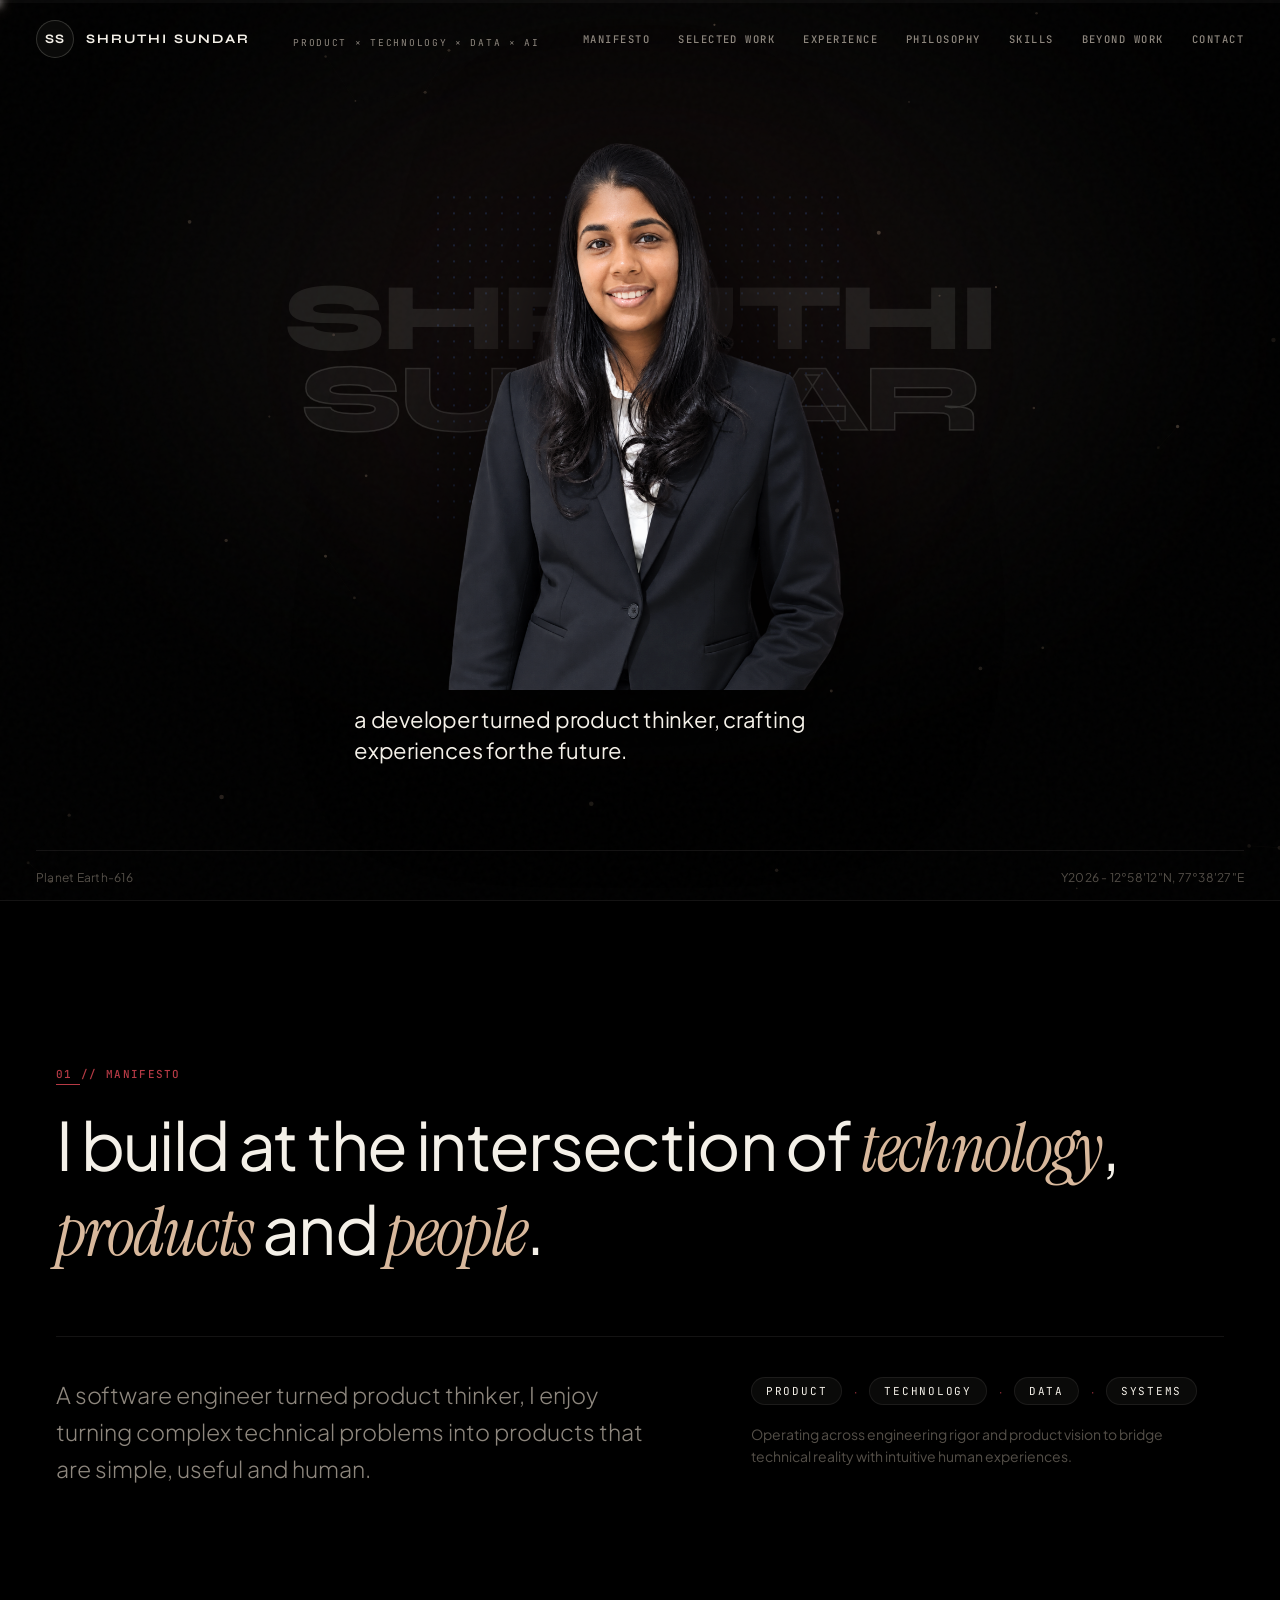
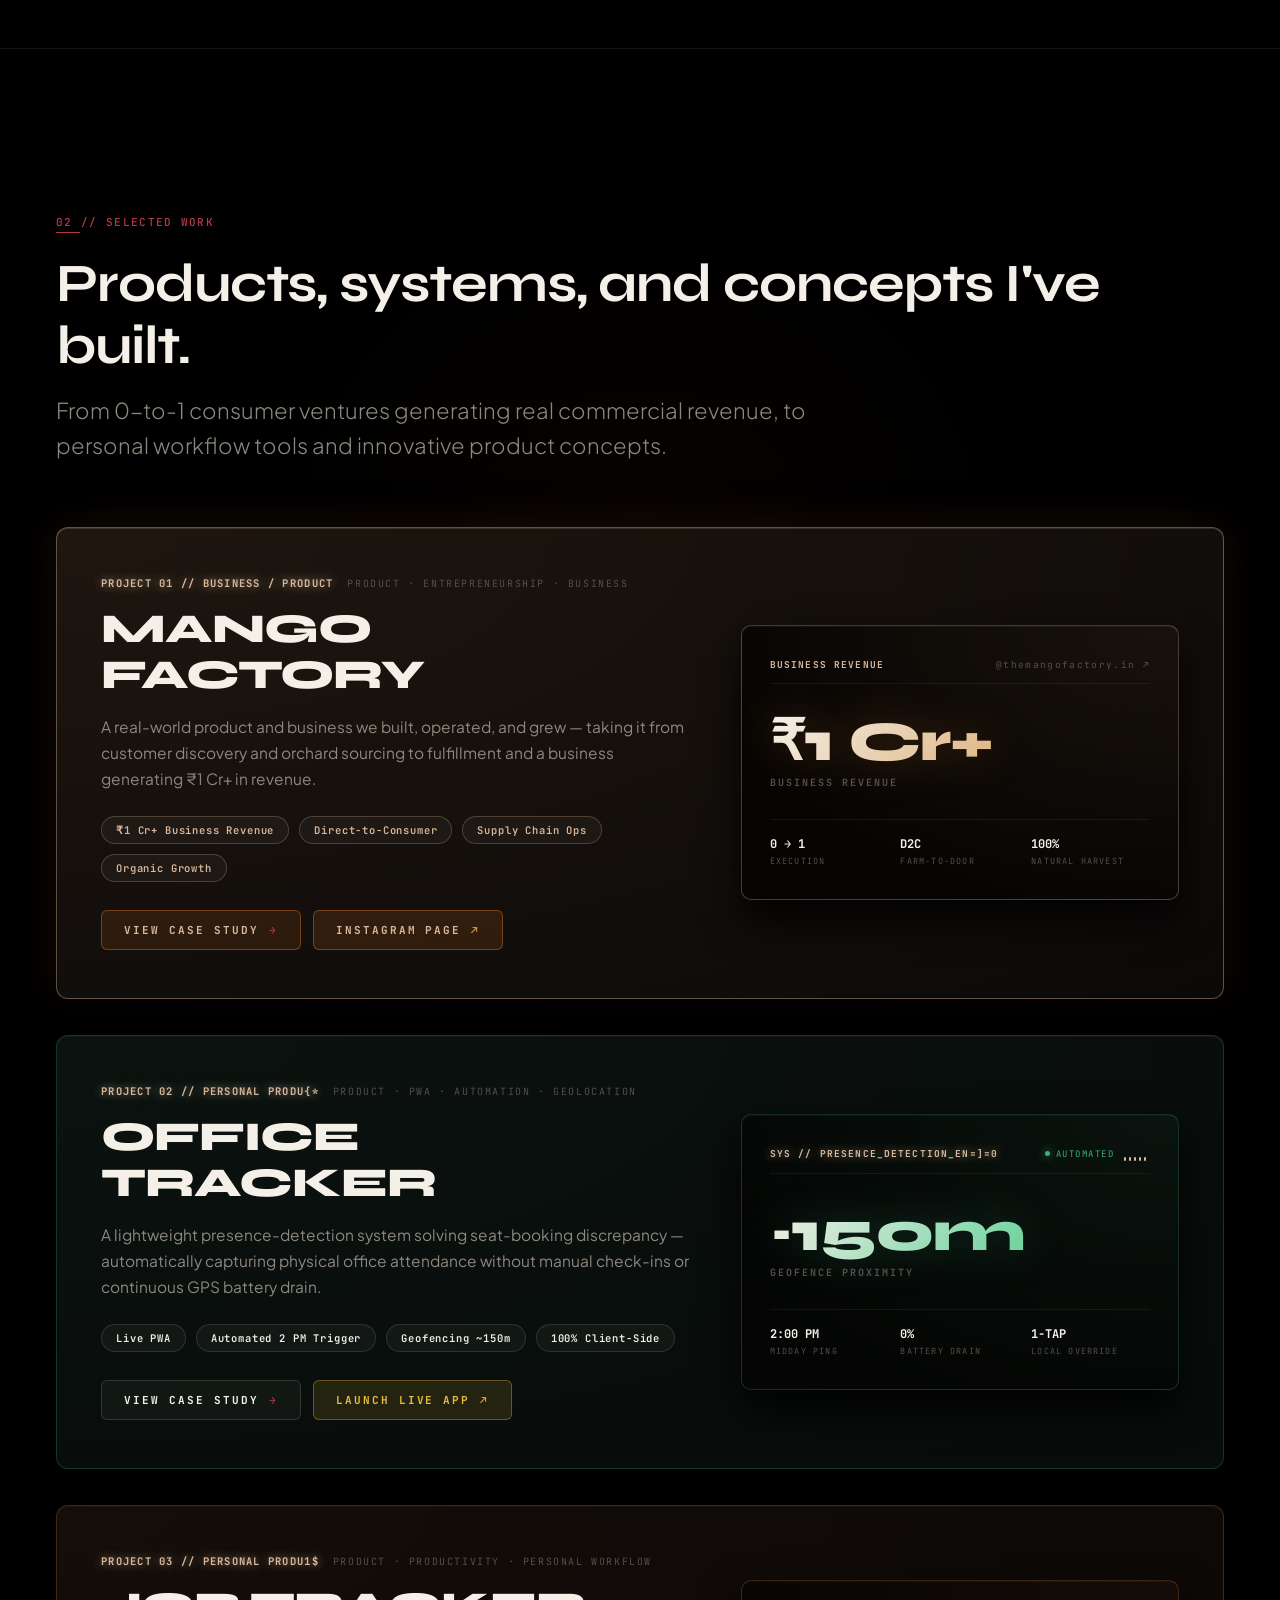
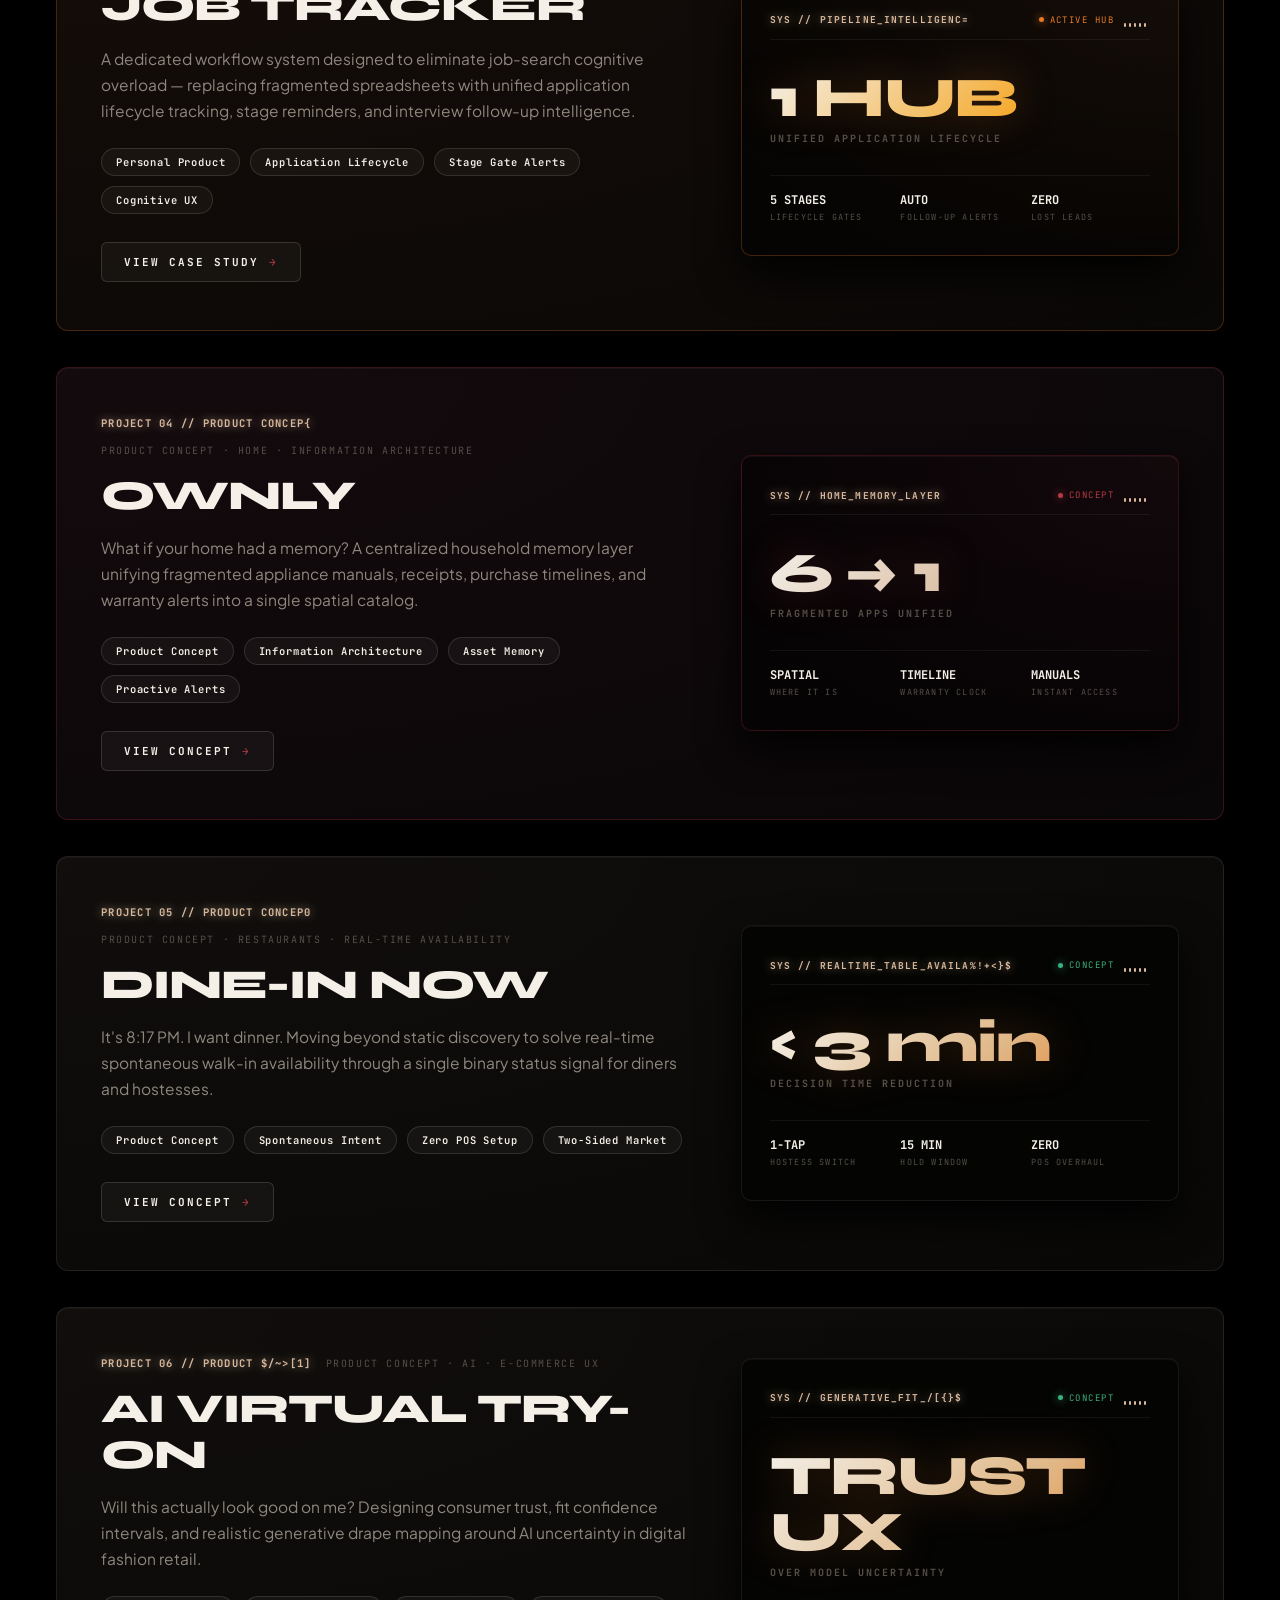
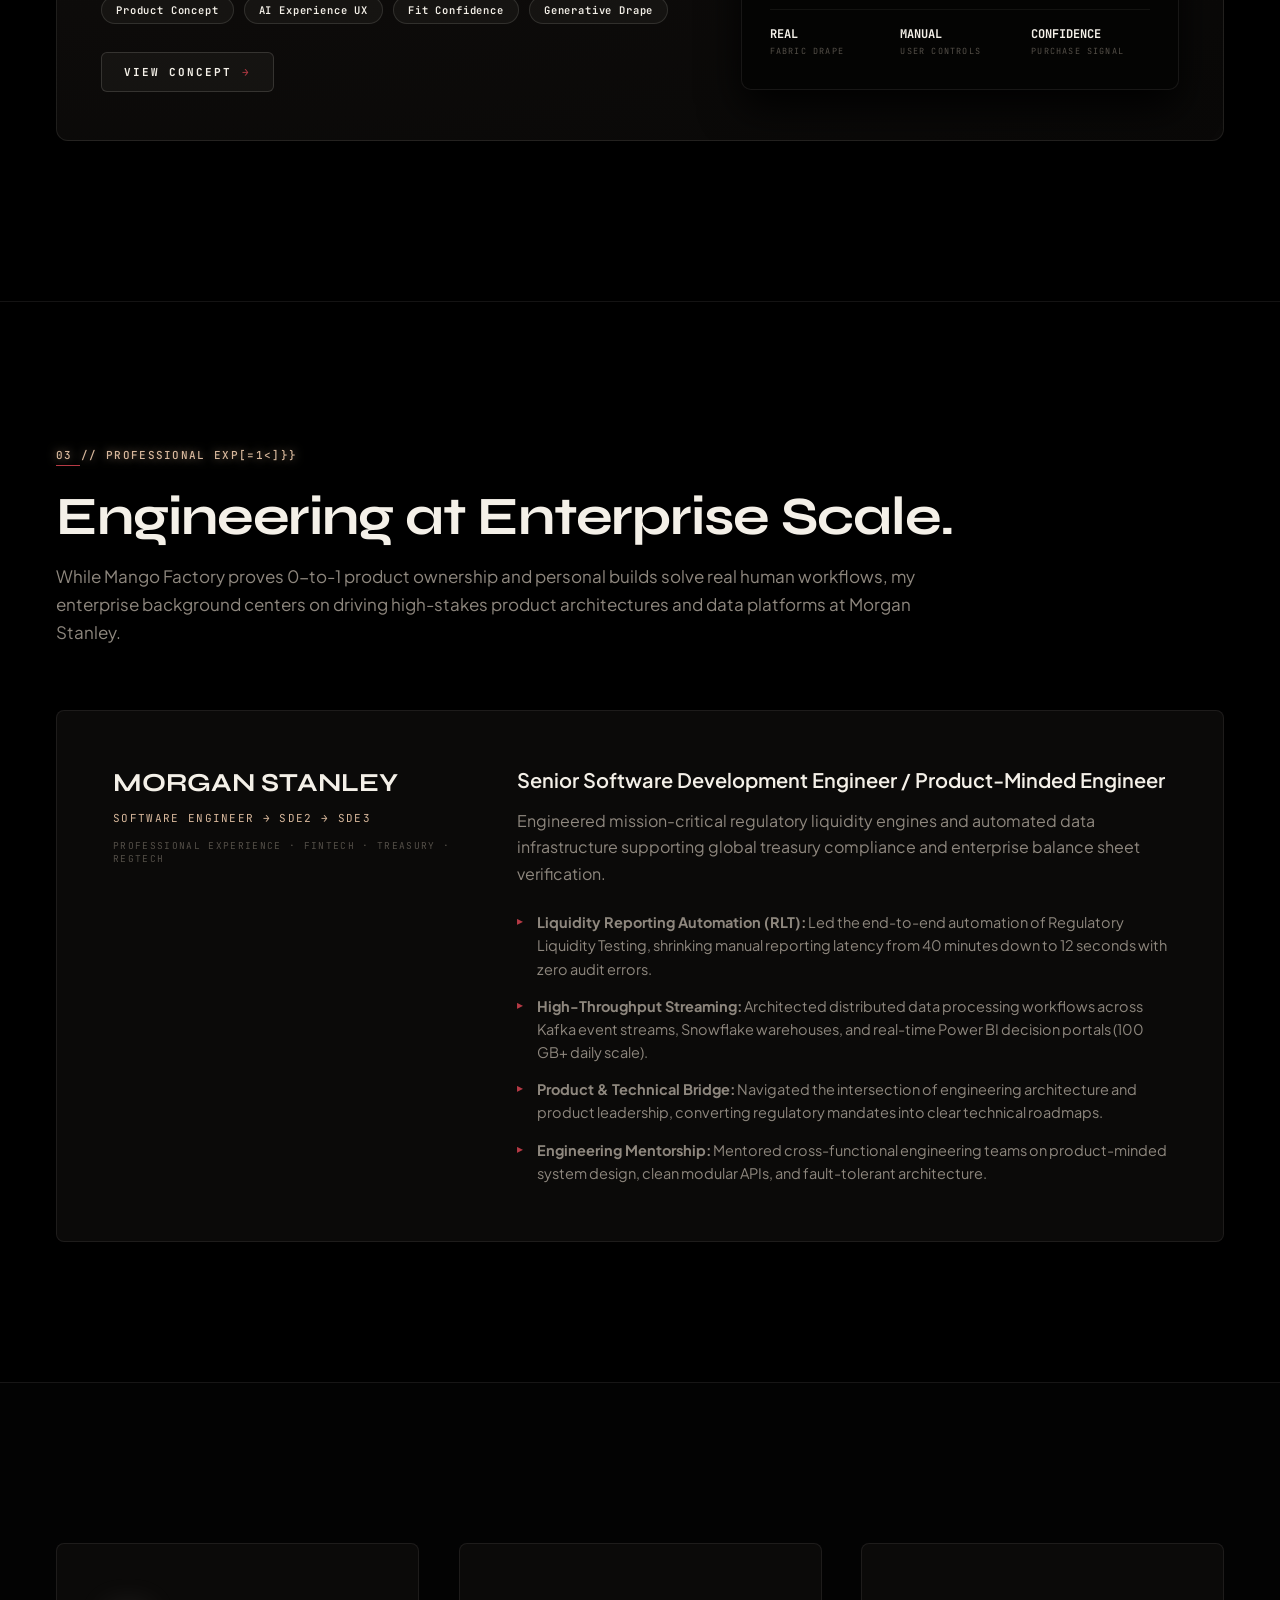
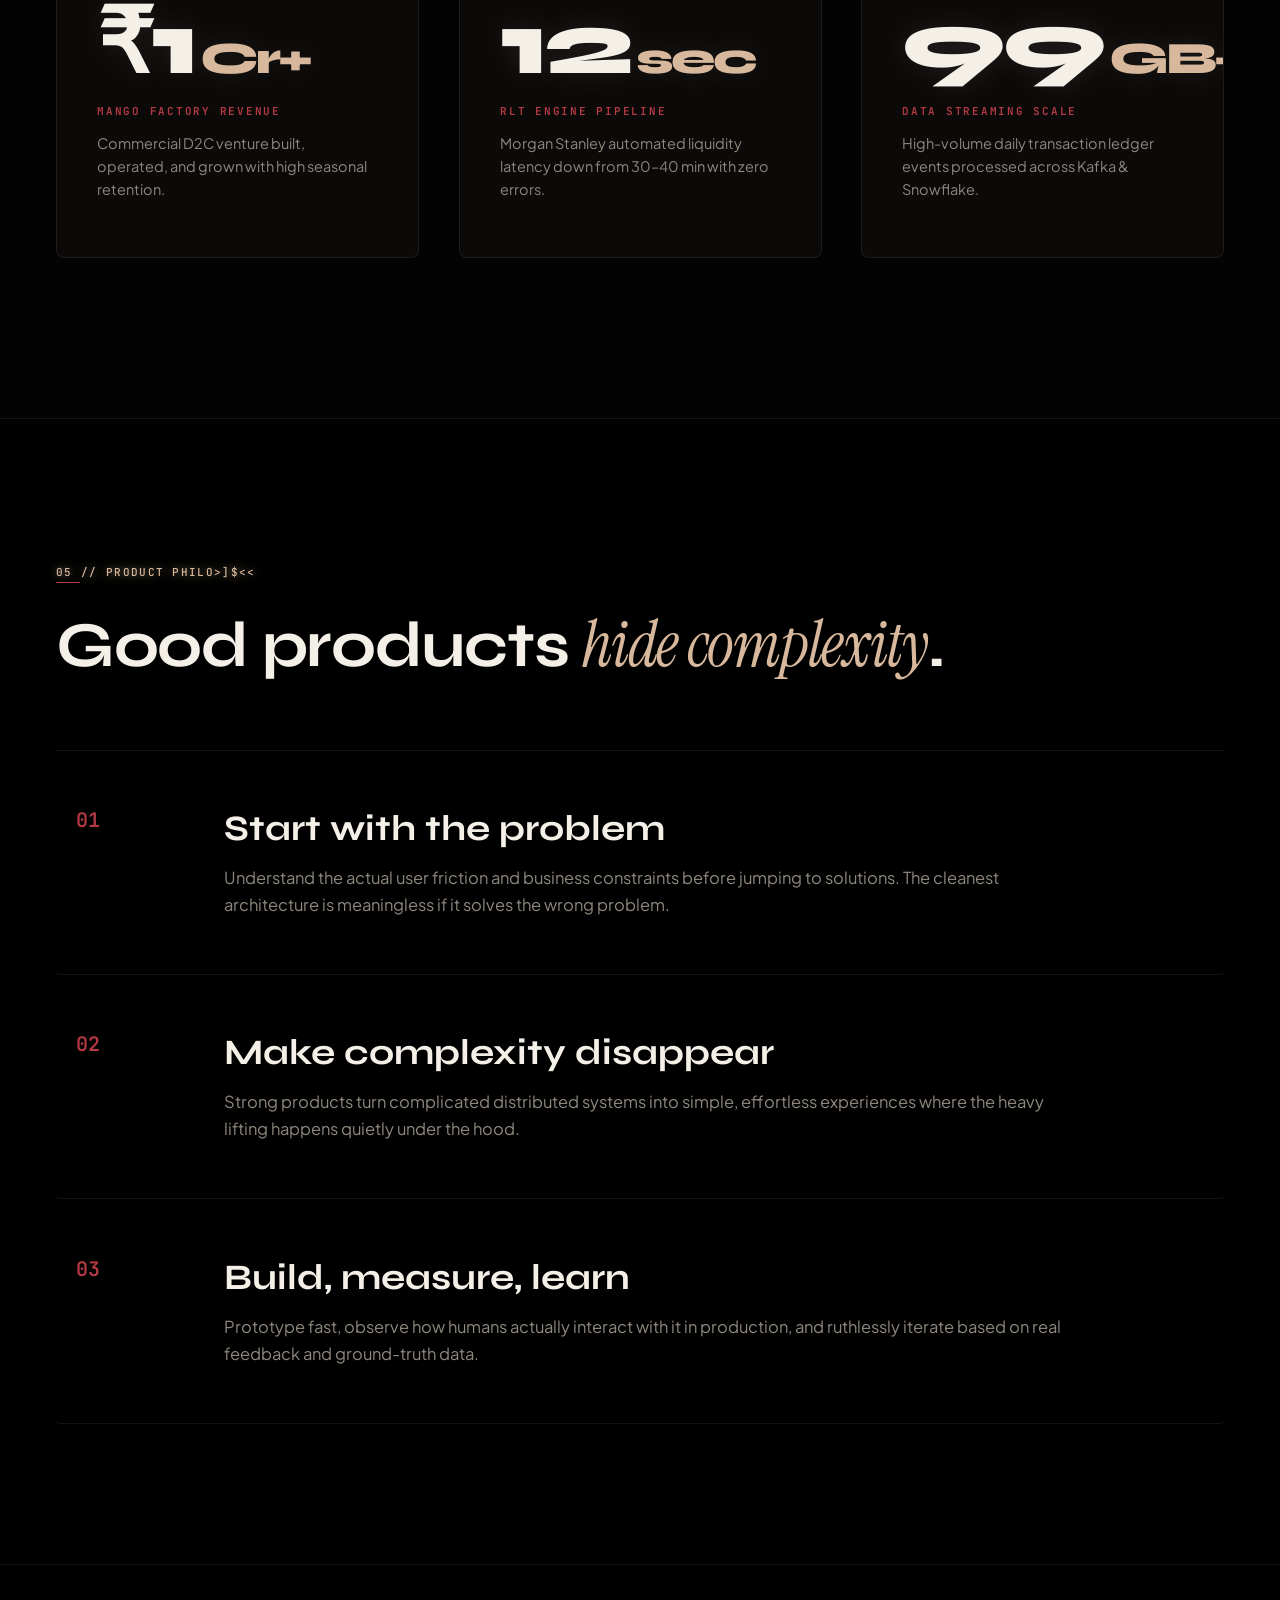
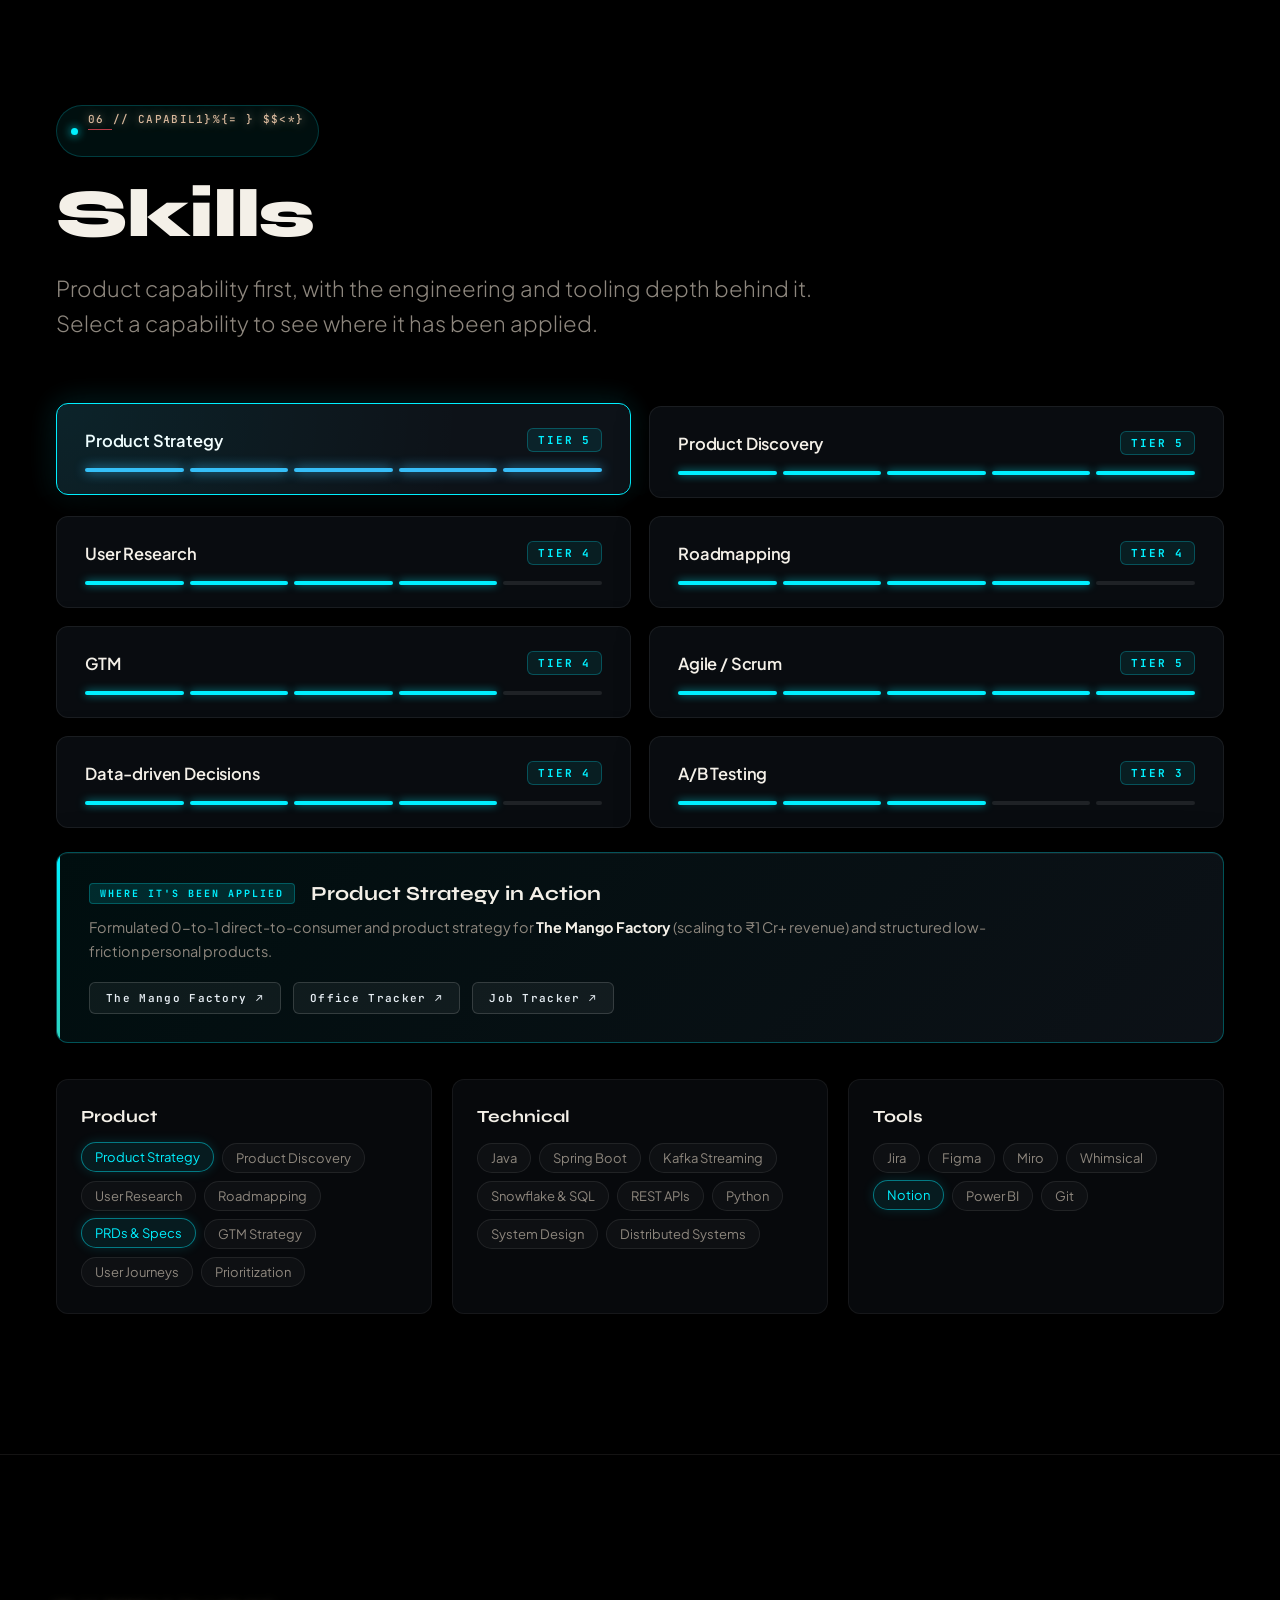
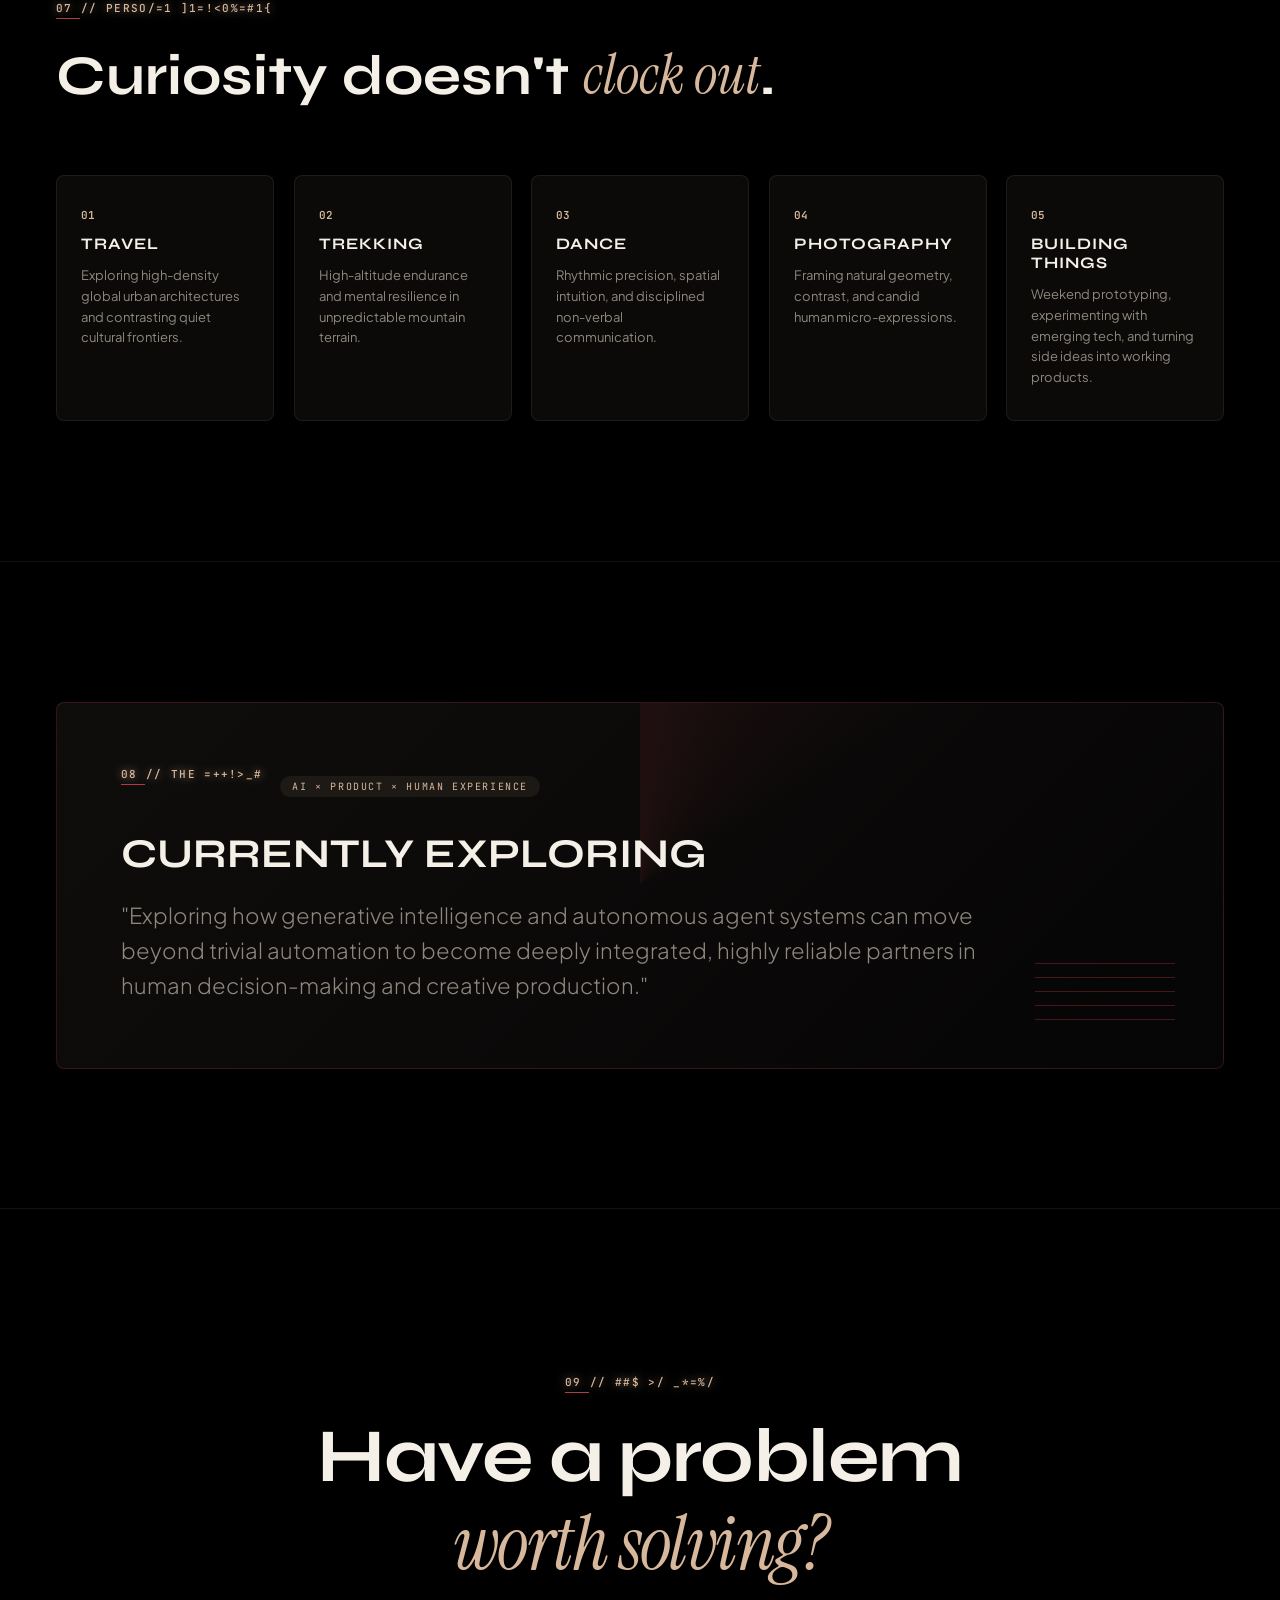
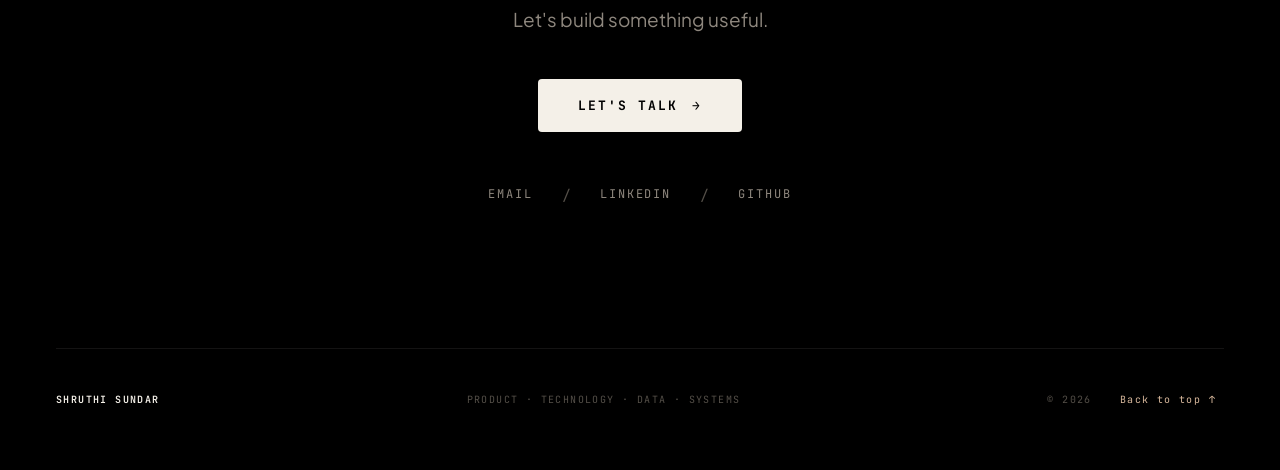
==== commit 8d5458d8: "feat: add interactive Skills & Capabilities tiered matrix section" ====
--- a/index.html
+++ b/index.html
@@ -40,7 +40,7 @@
         <a href="#work" class="mobile-nav-link"><span class="m-num">02</span> SELECTED WORK</a>
         <a href="#experience" class="mobile-nav-link"><span class="m-num">03</span> EXPERIENCE</a>
         <a href="#thinking" class="mobile-nav-link"><span class="m-num">04</span> PHILOSOPHY</a>
-        <a href="#languages" class="mobile-nav-link"><span class="m-num">05</span> DUAL DISCIPLINE</a>
+        <a href="#skills" class="mobile-nav-link"><span class="m-num">05</span> SKILLS</a>
         <a href="#beyond" class="mobile-nav-link"><span class="m-num">06</span> BEYOND WORK</a>
         <a href="#contact" class="mobile-nav-link"><span class="m-num">07</span> CONTACT</a>
       </nav>
@@ -75,7 +75,7 @@
         <a href="#work" class="nav-item">SELECTED WORK</a>
         <a href="#experience" class="nav-item">EXPERIENCE</a>
         <a href="#thinking" class="nav-item">PHILOSOPHY</a>
-        <a href="#languages" class="nav-item">DUAL DISCIPLINE</a>
+        <a href="#skills" class="nav-item">SKILLS</a>
         <a href="#beyond" class="nav-item">BEYOND WORK</a>
         <a href="#contact" class="nav-item">CONTACT</a>
       </nav>
@@ -630,54 +630,208 @@
     </section>
 
     <!-- =========================================================================
-         6. DUAL DISCIPLINE (ENGINEERING × PRODUCT)
+         6. SKILLS & PRODUCT CAPABILITIES MATRIX
          ========================================================================= -->
-    <section class="editorial-section section-languages" id="languages">
+    <section class="editorial-section section-skills" id="skills">
       <div class="section-container">
         
-        <div class="languages-header reveal-item">
-          <span class="mono-tag">06 // DUAL DISCIPLINE</span>
-          <h2 class="languages-title">I speak <span class="highlight-serif">both languages</span>.</h2>
-          <p class="languages-subtitle">
-            I don't see product and engineering as separate worlds. Technical depth informs product intuition; product clarity directs engineering execution.
+        <div class="section-header-block reveal-item">
+          <div class="skills-meta-pill">
+            <span class="pulse-dot-cyan"></span>
+            <span class="mono-tag" style="color: #00f0ff;">06 // CAPABILITIES & CRAFT</span>
+          </div>
+          <h2 class="skills-main-heading">Skills</h2>
+          <p class="section-subtitle-lead">
+            Product capability first, with the engineering and tooling depth behind it. Select a capability to see where it has been applied.
           </p>
         </div>
 
-        <!-- Dual Side Interactive Bridge -->
-        <div class="dual-discipline-stage reveal-item">
+        <!-- 2-Column Tiered Capabilities Grid -->
+        <div class="tiered-skills-grid">
           
-          <!-- Engineering Side -->
-          <div class="discipline-side engineering-side">
-            <div class="side-header">
-              <span class="side-tag">SYSTEMS & CODE</span>
-              <h3 class="side-title">ENGINEERING</h3>
-            </div>
-            <ul class="skills-list">
-              <li class="skill-item">Java & Spring Boot</li>
-              <li class="skill-item">RESTful Microservices</li>
-              <li class="skill-item">Kafka Event Streaming</li>
-              <li class="skill-item">Snowflake & DB2</li>
-              <li class="skill-item">Power BI & Analytics</li>
-              <li class="skill-item">Angular & TypeScript</li>
-              <li class="skill-item">Python Data Scripts</li>
-            </ul>
-          </div>
-
-          <!-- Product Side -->
-          <div class="discipline-side product-side">
-            <div class="side-header">
-              <span class="side-tag">STRATEGY & UX</span>
-              <h3 class="side-title">PRODUCT</h3>
-            </div>
-            <ul class="skills-list">
-              <li class="skill-item">Product Strategy & Roadmaps</li>
-              <li class="skill-item">User Friction Discovery</li>
-              <li class="skill-item">KPIs & Impact Metrics</li>
-              <li class="skill-item">Hypothesis Experimentation</li>
-              <li class="skill-item">Ruthless Prioritization</li>
-              <li class="skill-item">Systems & Modular Thinking</li>
-              <li class="skill-item">Cross-Functional Leadership</li>
-            </ul>
+          <!-- 01: Product Strategy (Tier 5) -->
+          <div class="capability-card reveal-item is-active" data-capability="strategy" tabindex="0" role="button" aria-label="Product Strategy Tier 5">
+            <div class="cap-card-header">
+              <span class="cap-name">Product Strategy</span>
+              <span class="cap-tier-badge">TIER 5</span>
+            </div>
+            <div class="cap-meter" aria-hidden="true">
+              <span class="meter-seg filled"></span>
+              <span class="meter-seg filled"></span>
+              <span class="meter-seg filled"></span>
+              <span class="meter-seg filled"></span>
+              <span class="meter-seg filled"></span>
+            </div>
+          </div>
+
+          <!-- 02: Product Discovery (Tier 5) -->
+          <div class="capability-card reveal-item" data-capability="discovery" tabindex="0" role="button" aria-label="Product Discovery Tier 5">
+            <div class="cap-card-header">
+              <span class="cap-name">Product Discovery</span>
+              <span class="cap-tier-badge">TIER 5</span>
+            </div>
+            <div class="cap-meter" aria-hidden="true">
+              <span class="meter-seg filled"></span>
+              <span class="meter-seg filled"></span>
+              <span class="meter-seg filled"></span>
+              <span class="meter-seg filled"></span>
+              <span class="meter-seg filled"></span>
+            </div>
+          </div>
+
+          <!-- 03: User Research (Tier 4) -->
+          <div class="capability-card reveal-item" data-capability="research" tabindex="0" role="button" aria-label="User Research Tier 4">
+            <div class="cap-card-header">
+              <span class="cap-name">User Research</span>
+              <span class="cap-tier-badge">TIER 4</span>
+            </div>
+            <div class="cap-meter" aria-hidden="true">
+              <span class="meter-seg filled"></span>
+              <span class="meter-seg filled"></span>
+              <span class="meter-seg filled"></span>
+              <span class="meter-seg filled"></span>
+              <span class="meter-seg"></span>
+            </div>
+          </div>
+
+          <!-- 04: Roadmapping (Tier 4) -->
+          <div class="capability-card reveal-item" data-capability="roadmapping" tabindex="0" role="button" aria-label="Roadmapping Tier 4">
+            <div class="cap-card-header">
+              <span class="cap-name">Roadmapping</span>
+              <span class="cap-tier-badge">TIER 4</span>
+            </div>
+            <div class="cap-meter" aria-hidden="true">
+              <span class="meter-seg filled"></span>
+              <span class="meter-seg filled"></span>
+              <span class="meter-seg filled"></span>
+              <span class="meter-seg filled"></span>
+              <span class="meter-seg"></span>
+            </div>
+          </div>
+
+          <!-- 05: GTM & Launch (Tier 4) -->
+          <div class="capability-card reveal-item" data-capability="gtm" tabindex="0" role="button" aria-label="GTM and Launch Tier 4">
+            <div class="cap-card-header">
+              <span class="cap-name">GTM</span>
+              <span class="cap-tier-badge">TIER 4</span>
+            </div>
+            <div class="cap-meter" aria-hidden="true">
+              <span class="meter-seg filled"></span>
+              <span class="meter-seg filled"></span>
+              <span class="meter-seg filled"></span>
+              <span class="meter-seg filled"></span>
+              <span class="meter-seg"></span>
+            </div>
+          </div>
+
+          <!-- 06: Agile / Scrum (Tier 5) -->
+          <div class="capability-card reveal-item" data-capability="agile" tabindex="0" role="button" aria-label="Agile Scrum Tier 5">
+            <div class="cap-card-header">
+              <span class="cap-name">Agile / Scrum</span>
+              <span class="cap-tier-badge">TIER 5</span>
+            </div>
+            <div class="cap-meter" aria-hidden="true">
+              <span class="meter-seg filled"></span>
+              <span class="meter-seg filled"></span>
+              <span class="meter-seg filled"></span>
+              <span class="meter-seg filled"></span>
+              <span class="meter-seg filled"></span>
+            </div>
+          </div>
+
+          <!-- 07: Data-driven Decisions (Tier 4) -->
+          <div class="capability-card reveal-item" data-capability="data" tabindex="0" role="button" aria-label="Data driven Decisions Tier 4">
+            <div class="cap-card-header">
+              <span class="cap-name">Data-driven Decisions</span>
+              <span class="cap-tier-badge">TIER 4</span>
+            </div>
+            <div class="cap-meter" aria-hidden="true">
+              <span class="meter-seg filled"></span>
+              <span class="meter-seg filled"></span>
+              <span class="meter-seg filled"></span>
+              <span class="meter-seg filled"></span>
+              <span class="meter-seg"></span>
+            </div>
+          </div>
+
+          <!-- 08: A/B Testing (Tier 3) -->
+          <div class="capability-card reveal-item" data-capability="abtesting" tabindex="0" role="button" aria-label="AB Testing Tier 3">
+            <div class="cap-card-header">
+              <span class="cap-name">A/B Testing</span>
+              <span class="cap-tier-badge">TIER 3</span>
+            </div>
+            <div class="cap-meter" aria-hidden="true">
+              <span class="meter-seg filled"></span>
+              <span class="meter-seg filled"></span>
+              <span class="meter-seg filled"></span>
+              <span class="meter-seg"></span>
+              <span class="meter-seg"></span>
+            </div>
+          </div>
+
+        </div>
+
+        <!-- Interactive Evidence & Application Drawer -->
+        <div class="capability-evidence-drawer reveal-item" id="capabilityEvidence">
+          <div class="evidence-header">
+            <span class="evidence-tag">WHERE IT'S BEEN APPLIED</span>
+            <span class="evidence-title" id="evidenceTitle">Product Strategy in Action</span>
+          </div>
+          <p class="evidence-desc" id="evidenceDesc">
+            Formulated the 0-to-1 direct-to-consumer strategy for <strong>The Mango Factory</strong>, scaling from zero to ₹1 Cr+ revenue through customer cohort discovery and unit-economic rigor.
+          </p>
+          <div class="evidence-projects" id="evidenceProjects">
+            <a href="mango-factory.html" class="evidence-pill">The Mango Factory ↗</a>
+            <a href="office-tracker.html" class="evidence-pill">Office Tracker ↗</a>
+            <a href="job-tracker.html" class="evidence-pill">Job Tracker ↗</a>
+          </div>
+        </div>
+
+        <!-- 3-Column Categorized Pills / Badges -->
+        <div class="skills-categories-grid reveal-item">
+          
+          <!-- Category 1: Product -->
+          <div class="category-block">
+            <h4 class="category-title">Product</h4>
+            <div class="pills-cluster">
+              <span class="competency-pill" data-pill-cat="strategy">Product Strategy</span>
+              <span class="competency-pill" data-pill-cat="discovery">Product Discovery</span>
+              <span class="competency-pill" data-pill-cat="research">User Research</span>
+              <span class="competency-pill" data-pill-cat="roadmapping">Roadmapping</span>
+              <span class="competency-pill" data-pill-cat="strategy">PRDs & Specs</span>
+              <span class="competency-pill" data-pill-cat="gtm">GTM Strategy</span>
+              <span class="competency-pill" data-pill-cat="research">User Journeys</span>
+              <span class="competency-pill" data-pill-cat="roadmapping">Prioritization</span>
+            </div>
+          </div>
+
+          <!-- Category 2: Technical -->
+          <div class="category-block">
+            <h4 class="category-title">Technical</h4>
+            <div class="pills-cluster">
+              <span class="competency-pill" data-pill-cat="tech">Java</span>
+              <span class="competency-pill" data-pill-cat="tech">Spring Boot</span>
+              <span class="competency-pill" data-pill-cat="tech">Kafka Streaming</span>
+              <span class="competency-pill" data-pill-cat="data">Snowflake & SQL</span>
+              <span class="competency-pill" data-pill-cat="tech">REST APIs</span>
+              <span class="competency-pill" data-pill-cat="data">Python</span>
+              <span class="competency-pill" data-pill-cat="tech">System Design</span>
+              <span class="competency-pill" data-pill-cat="tech">Distributed Systems</span>
+            </div>
+          </div>
+
+          <!-- Category 3: Tools -->
+          <div class="category-block">
+            <h4 class="category-title">Tools</h4>
+            <div class="pills-cluster">
+              <span class="competency-pill" data-pill-cat="agile">Jira</span>
+              <span class="competency-pill" data-pill-cat="discovery">Figma</span>
+              <span class="competency-pill" data-pill-cat="research">Miro</span>
+              <span class="competency-pill" data-pill-cat="roadmapping">Whimsical</span>
+              <span class="competency-pill" data-pill-cat="strategy">Notion</span>
+              <span class="competency-pill" data-pill-cat="data">Power BI</span>
+              <span class="competency-pill" data-pill-cat="tech">Git</span>
+            </div>
           </div>
 
         </div>
--- a/style.css
+++ b/style.css
@@ -2099,166 +2099,336 @@
 }
 
 /* ==========================================================================
-   5. SECTION: DUAL DISCIPLINE (INTERACTIVE BRIDGE LASER BEAM)
+   5. SECTION: SKILLS & PRODUCT CAPABILITIES MATRIX (TIERED CRAFT)
    ========================================================================== */
 
-.languages-header {
-  margin-bottom: 72px;
-  max-width: 860px;
-}
-
-.languages-title {
+.section-skills {
+  position: relative;
+}
+
+.skills-meta-pill {
+  display: inline-flex;
+  align-items: center;
+  gap: 10px;
+  background: rgba(0, 240, 255, 0.06);
+  border: 1px solid rgba(0, 240, 255, 0.2);
+  padding: 6px 14px;
+  border-radius: 100px;
+  margin-bottom: 16px;
+}
+
+.pulse-dot-cyan {
+  width: 7px;
+  height: 7px;
+  border-radius: 50%;
+  background: #00f0ff;
+  box-shadow: 0 0 10px #00f0ff;
+  display: inline-block;
+  animation: pulseDotCyan 1.8s infinite ease-in-out;
+}
+
+@keyframes pulseDotCyan {
+  0%, 100% { transform: scale(1); opacity: 0.8; }
+  50% { transform: scale(1.3); opacity: 1; box-shadow: 0 0 16px #00f0ff; }
+}
+
+.skills-main-heading {
   font-family: var(--font-display);
-  font-size: clamp(30px, 4.5vw, 56px);
-  font-weight: 700;
-  color: var(--text-titanium);
+  font-size: clamp(38px, 5.5vw, 68px);
+  font-weight: 800;
+  color: var(--text-titanium);
+  margin-bottom: 16px;
+  letter-spacing: -0.02em;
+}
+
+/* 2-Column Tiered Capabilities Grid */
+.tiered-skills-grid {
+  display: grid;
+  grid-template-columns: repeat(2, 1fr);
+  gap: 18px;
+  margin-top: 48px;
+  margin-bottom: 24px;
+}
+
+.capability-card {
+  background: #090c10;
+  border: 1px solid rgba(255, 255, 255, 0.07);
+  border-radius: 12px;
+  padding: 24px 28px 22px;
+  cursor: pointer;
+  outline: none;
+  display: flex;
+  flex-direction: column;
+  gap: 16px;
+  transition: all 0.3s cubic-bezier(0.16, 1, 0.3, 1);
+  position: relative;
+  overflow: hidden;
+  box-shadow: 0 10px 30px rgba(0, 0, 0, 0.6);
+}
+
+.capability-card::before {
+  content: '';
+  position: absolute;
+  top: 0;
+  left: 0;
+  width: 100%;
+  height: 100%;
+  background: radial-gradient(circle at top left, rgba(0, 240, 255, 0.08) 0%, transparent 70%);
+  opacity: 0;
+  transition: opacity 0.3s ease;
+  pointer-events: none;
+}
+
+.capability-card:hover {
+  border-color: rgba(0, 240, 255, 0.35);
+  transform: translateY(-3px);
+  box-shadow: 0 14px 40px rgba(0, 0, 0, 0.8), 0 0 25px rgba(0, 240, 255, 0.06);
+}
+
+.capability-card:hover::before {
+  opacity: 1;
+}
+
+.capability-card.is-active {
+  border-color: #00f0ff;
+  background: #0d1218;
+  box-shadow: 0 14px 45px rgba(0, 0, 0, 0.9), 0 0 30px rgba(0, 240, 255, 0.18);
+  transform: translateY(-3px);
+}
+
+.capability-card.is-active::before {
+  opacity: 1;
+}
+
+.cap-card-header {
+  display: flex;
+  align-items: center;
+  justify-content: space-between;
+  width: 100%;
+}
+
+.cap-name {
+  font-family: var(--font-sans);
+  font-size: 16.5px;
+  font-weight: 600;
+  color: var(--text-titanium);
+  letter-spacing: -0.01em;
+  transition: color 0.3s ease;
+}
+
+.capability-card.is-active .cap-name,
+.capability-card:hover .cap-name {
+  color: #fff;
+}
+
+.cap-tier-badge {
+  font-family: var(--font-mono);
+  font-size: 11px;
+  font-weight: 700;
+  letter-spacing: 0.16em;
+  color: #00f0ff;
+  background: rgba(0, 240, 255, 0.08);
+  border: 1px solid rgba(0, 240, 255, 0.25);
+  padding: 4px 10px;
+  border-radius: 6px;
+  text-transform: uppercase;
+}
+
+/* 5-Segmented Level Progress Bar */
+.cap-meter {
+  display: flex;
+  align-items: center;
+  gap: 6px;
+  width: 100%;
+  height: 4px;
+}
+
+.meter-seg {
+  flex: 1;
+  height: 100%;
+  background: rgba(255, 255, 255, 0.09);
+  border-radius: 2px;
+  transition: all 0.35s ease;
+}
+
+.meter-seg.filled {
+  background: #00f0ff;
+  box-shadow: 0 0 8px rgba(0, 240, 255, 0.6);
+}
+
+.capability-card.is-active .meter-seg.filled {
+  background: #38bdf8;
+  box-shadow: 0 0 12px rgba(56, 189, 248, 0.9);
+}
+
+/* Interactive Where Applied Evidence Drawer */
+.capability-evidence-drawer {
+  background: linear-gradient(135deg, rgba(0, 240, 255, 0.06) 0%, rgba(13, 18, 24, 0.95) 100%);
+  border: 1px solid rgba(0, 240, 255, 0.3);
+  border-radius: 12px;
+  padding: 28px 32px;
+  margin-bottom: 36px;
+  box-shadow: 0 18px 50px rgba(0, 0, 0, 0.75), inset 0 1px 0 rgba(255, 255, 255, 0.06);
+  position: relative;
+  overflow: hidden;
+  transition: all 0.3s ease;
+}
+
+.capability-evidence-drawer::before {
+  content: '';
+  position: absolute;
+  left: 0;
+  top: 0;
+  bottom: 0;
+  width: 3px;
+  background: linear-gradient(180deg, #00f0ff, #2dd4bf);
+}
+
+.evidence-header {
+  display: flex;
+  align-items: center;
+  gap: 16px;
+  margin-bottom: 10px;
+  flex-wrap: wrap;
+}
+
+.evidence-tag {
+  font-family: var(--font-mono);
+  font-size: 10px;
+  font-weight: 700;
+  letter-spacing: 0.2em;
+  color: #00f0ff;
+  text-transform: uppercase;
+  background: rgba(0, 240, 255, 0.12);
+  padding: 3px 10px;
+  border-radius: 4px;
+  border: 1px solid rgba(0, 240, 255, 0.25);
+}
+
+.evidence-title {
+  font-family: var(--font-display);
+  font-size: 20px;
+  font-weight: 700;
+  color: var(--text-titanium);
+}
+
+.evidence-desc {
+  font-size: 14.5px;
+  line-height: 1.65;
+  color: var(--text-muted);
   margin-bottom: 18px;
-}
-
-.languages-subtitle {
+  max-width: 900px;
+}
+
+.evidence-desc strong {
+  color: var(--text-titanium);
+}
+
+.evidence-projects {
+  display: flex;
+  align-items: center;
+  gap: 12px;
+  flex-wrap: wrap;
+}
+
+.evidence-pill {
+  font-family: var(--font-mono);
+  font-size: 11px;
+  font-weight: 600;
+  letter-spacing: 0.12em;
+  color: #e6edf3;
+  background: rgba(255, 255, 255, 0.05);
+  border: 1px solid rgba(255, 255, 255, 0.15);
+  padding: 8px 16px;
+  border-radius: 6px;
+  text-decoration: none;
+  transition: all 0.25s ease;
+  display: inline-flex;
+  align-items: center;
+  gap: 6px;
+}
+
+.evidence-pill:hover {
+  background: #00f0ff;
+  border-color: #00f0ff;
+  color: #080c10;
+  transform: translateY(-2px);
+  box-shadow: 0 6px 18px rgba(0, 240, 255, 0.35);
+}
+
+/* 3-Column Categorized Pills / Badges */
+.skills-categories-grid {
+  display: grid;
+  grid-template-columns: repeat(3, 1fr);
+  gap: 20px;
+}
+
+.category-block {
+  background: #07090c;
+  border: 1px solid rgba(255, 255, 255, 0.06);
+  border-radius: 12px;
+  padding: 26px 24px;
+  display: flex;
+  flex-direction: column;
+  gap: 16px;
+  transition: border-color 0.3s ease;
+}
+
+.category-block:hover {
+  border-color: rgba(255, 255, 255, 0.12);
+}
+
+.category-title {
+  font-family: var(--font-display);
   font-size: 17px;
-  line-height: 1.6;
+  font-weight: 700;
+  color: var(--text-titanium);
+  margin: 0;
+  display: flex;
+  align-items: center;
+  gap: 8px;
+}
+
+.pills-cluster {
+  display: flex;
+  flex-wrap: wrap;
+  gap: 8px;
+}
+
+.competency-pill {
+  font-family: var(--font-sans);
+  font-size: 13px;
   color: var(--text-muted);
-}
-
-.dual-discipline-stage {
-  display: grid;
-  grid-template-columns: 1fr 140px 1fr;
-  background: var(--bg-surface);
-  border: 1px solid var(--border-subtle);
-  border-radius: 8px;
-  overflow: hidden;
-  align-items: stretch;
-  transition: box-shadow 0.4s ease;
-}
-
-.dual-discipline-stage:hover {
-  box-shadow: 0 16px 50px rgba(0, 0, 0, 0.7);
-}
-
-.discipline-side {
-  padding: 56px 48px;
-}
-
-.side-header {
-  margin-bottom: 32px;
-}
-
-.side-tag {
-  font-family: var(--font-mono);
-  font-size: 10.5px;
-  letter-spacing: 0.16em;
-  color: var(--text-dim);
-  display: block;
-  margin-bottom: 8px;
-}
-
-.side-title {
-  font-family: var(--font-display);
-  font-size: 28px;
-  font-weight: 700;
-  color: var(--text-titanium);
-}
-
-.skills-list {
-  list-style: none;
-  display: flex;
-  flex-direction: column;
-  gap: 14px;
-}
-
-.skill-item {
-  font-family: var(--font-sans);
-  font-size: 15.5px;
-  color: var(--text-muted);
-  display: flex;
-  align-items: center;
-  gap: 12px;
-  transition: color 0.3s ease, transform 0.3s ease;
-  cursor: pointer;
-  padding: 4px 8px;
-  border-radius: 4px;
-}
-
-.skill-item::before {
-  content: '—';
-  color: var(--accent-crimson);
-  font-family: var(--font-mono);
-  transition: transform 0.3s ease;
-}
-
-.skill-item:hover {
-  color: var(--text-titanium);
-  background: rgba(244, 240, 232, 0.04);
-  transform: translateX(6px);
-}
-
-.skill-item:hover::before {
-  transform: scaleX(1.4);
-  color: var(--accent-warm-gold);
-}
-
-.discipline-bridge-hub {
-  background: #070605;
-  border-left: 1px solid var(--border-subtle);
-  border-right: 1px solid var(--border-subtle);
-  display: flex;
-  flex-direction: column;
-  align-items: center;
-  justify-content: center;
-  gap: 18px;
-  position: relative;
-  transition: background 0.3s ease;
-}
-
-.bridge-core-node {
-  position: relative;
-  width: 48px;
-  height: 48px;
-  display: flex;
-  align-items: center;
-  justify-content: center;
-}
-
-.bridge-ring {
-  position: absolute;
-  inset: 0;
-  border: 1.5px dashed var(--accent-warm-gold);
-  border-radius: 50%;
-  animation: rotateBridge 14s linear infinite;
-  transition: border-color 0.3s ease, transform 0.3s ease;
-}
-
-.discipline-bridge-hub.is-active .bridge-ring {
-  border-color: var(--accent-future-amber);
-  transform: scale(1.15);
-}
-
-@keyframes rotateBridge {
-  from { transform: rotate(0deg); }
-  to { transform: rotate(360deg); }
-}
-
-.bridge-dot {
-  width: 14px;
-  height: 14px;
-  background: var(--accent-crimson);
-  border-radius: 50%;
-  box-shadow: 0 0 16px var(--accent-crimson);
-  transition: background 0.3s ease, box-shadow 0.3s ease;
-}
-
-.discipline-bridge-hub.is-active .bridge-dot {
-  background: var(--accent-future-amber);
-  box-shadow: 0 0 24px var(--accent-future-amber);
-}
-
-.bridge-label {
-  font-family: var(--font-mono);
-  font-size: 10px;
-  letter-spacing: 0.2em;
-  color: var(--text-dim);
-  text-transform: uppercase;
+  background: rgba(255, 255, 255, 0.03);
+  border: 1px solid rgba(255, 255, 255, 0.08);
+  padding: 6px 13px;
+  border-radius: 100px;
+  transition: all 0.25s ease;
+  cursor: default;
+  user-select: none;
+}
+
+.competency-pill:hover,
+.competency-pill.is-highlighted {
+  color: #00f0ff;
+  border-color: rgba(0, 240, 255, 0.45);
+  background: rgba(0, 240, 255, 0.08);
+  box-shadow: 0 0 12px rgba(0, 240, 255, 0.15);
+  transform: translateY(-1px);
+}
+
+@media (max-width: 860px) {
+  .tiered-skills-grid {
+    grid-template-columns: 1fr;
+    gap: 14px;
+  }
+  .skills-categories-grid {
+    grid-template-columns: 1fr;
+    gap: 16px;
+  }
+  .capability-evidence-drawer {
+    padding: 22px 20px;
+  }
 }
 
 /* ==========================================================================
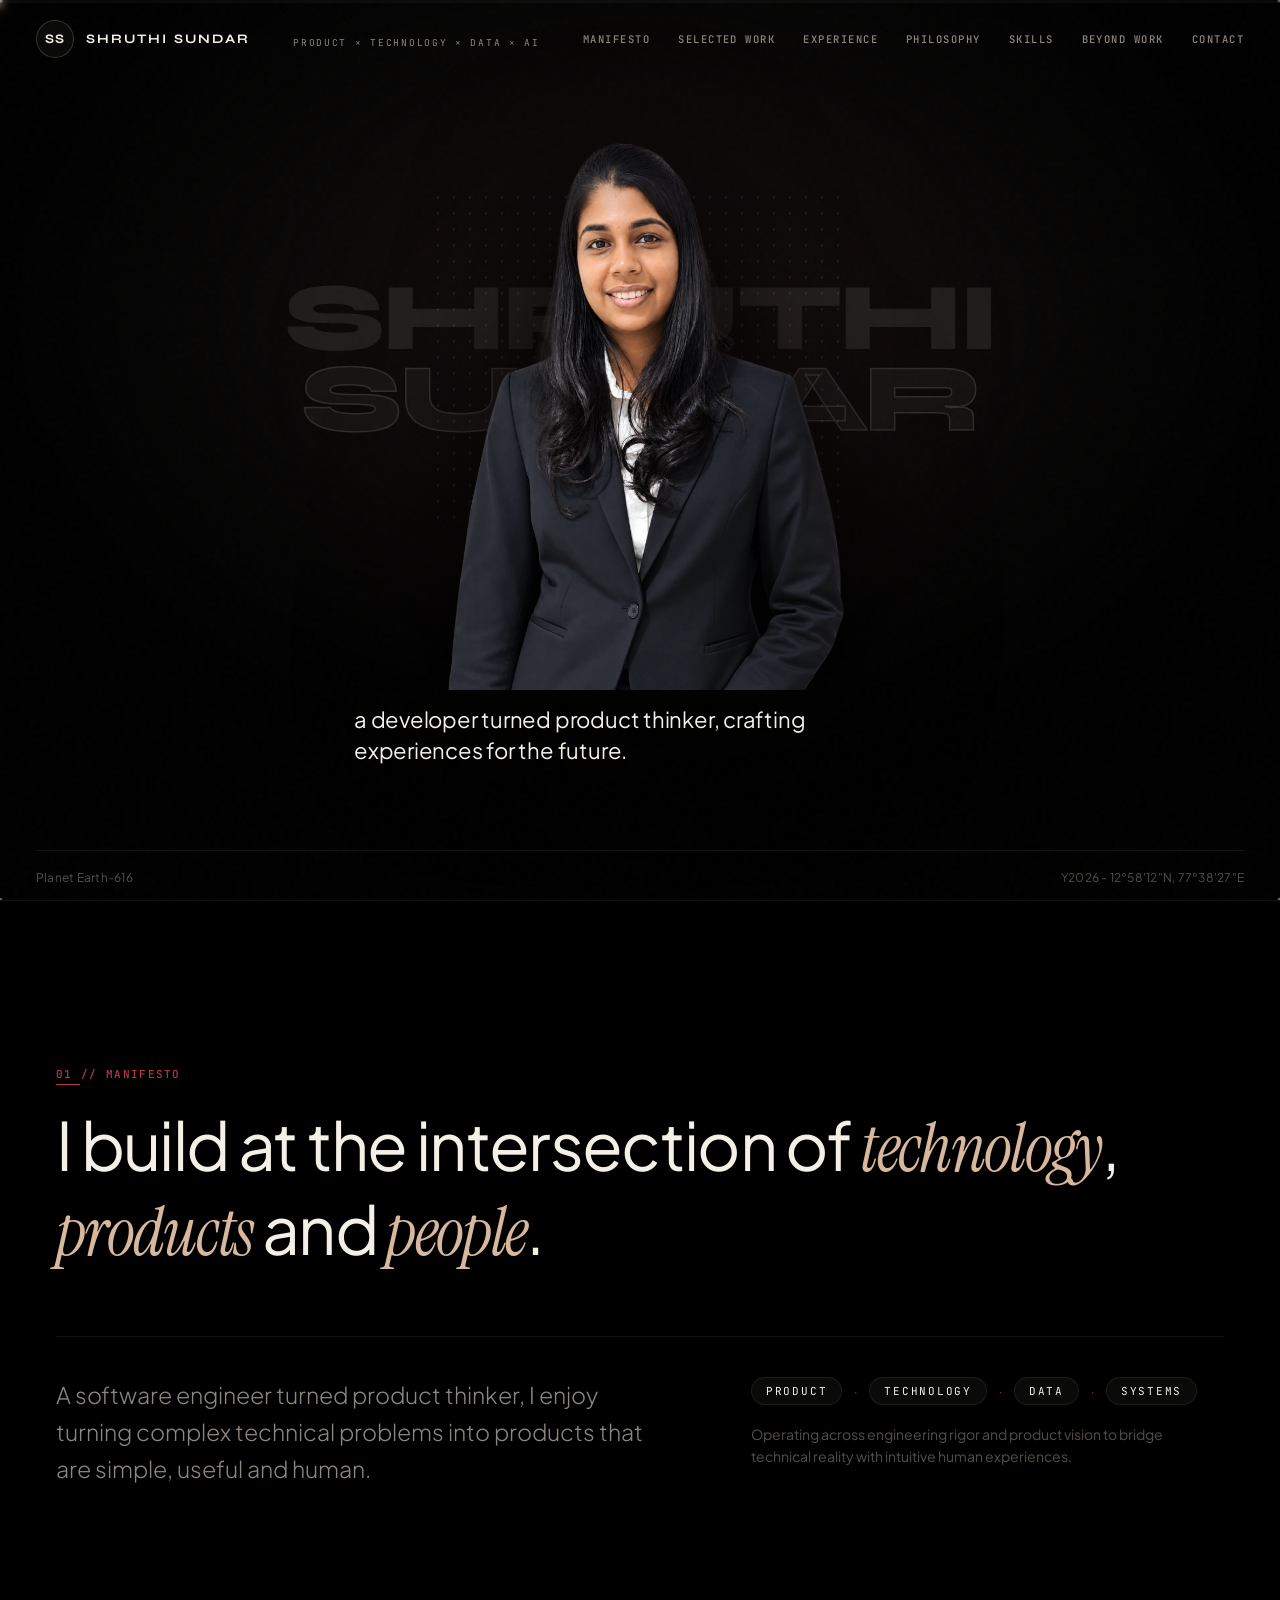
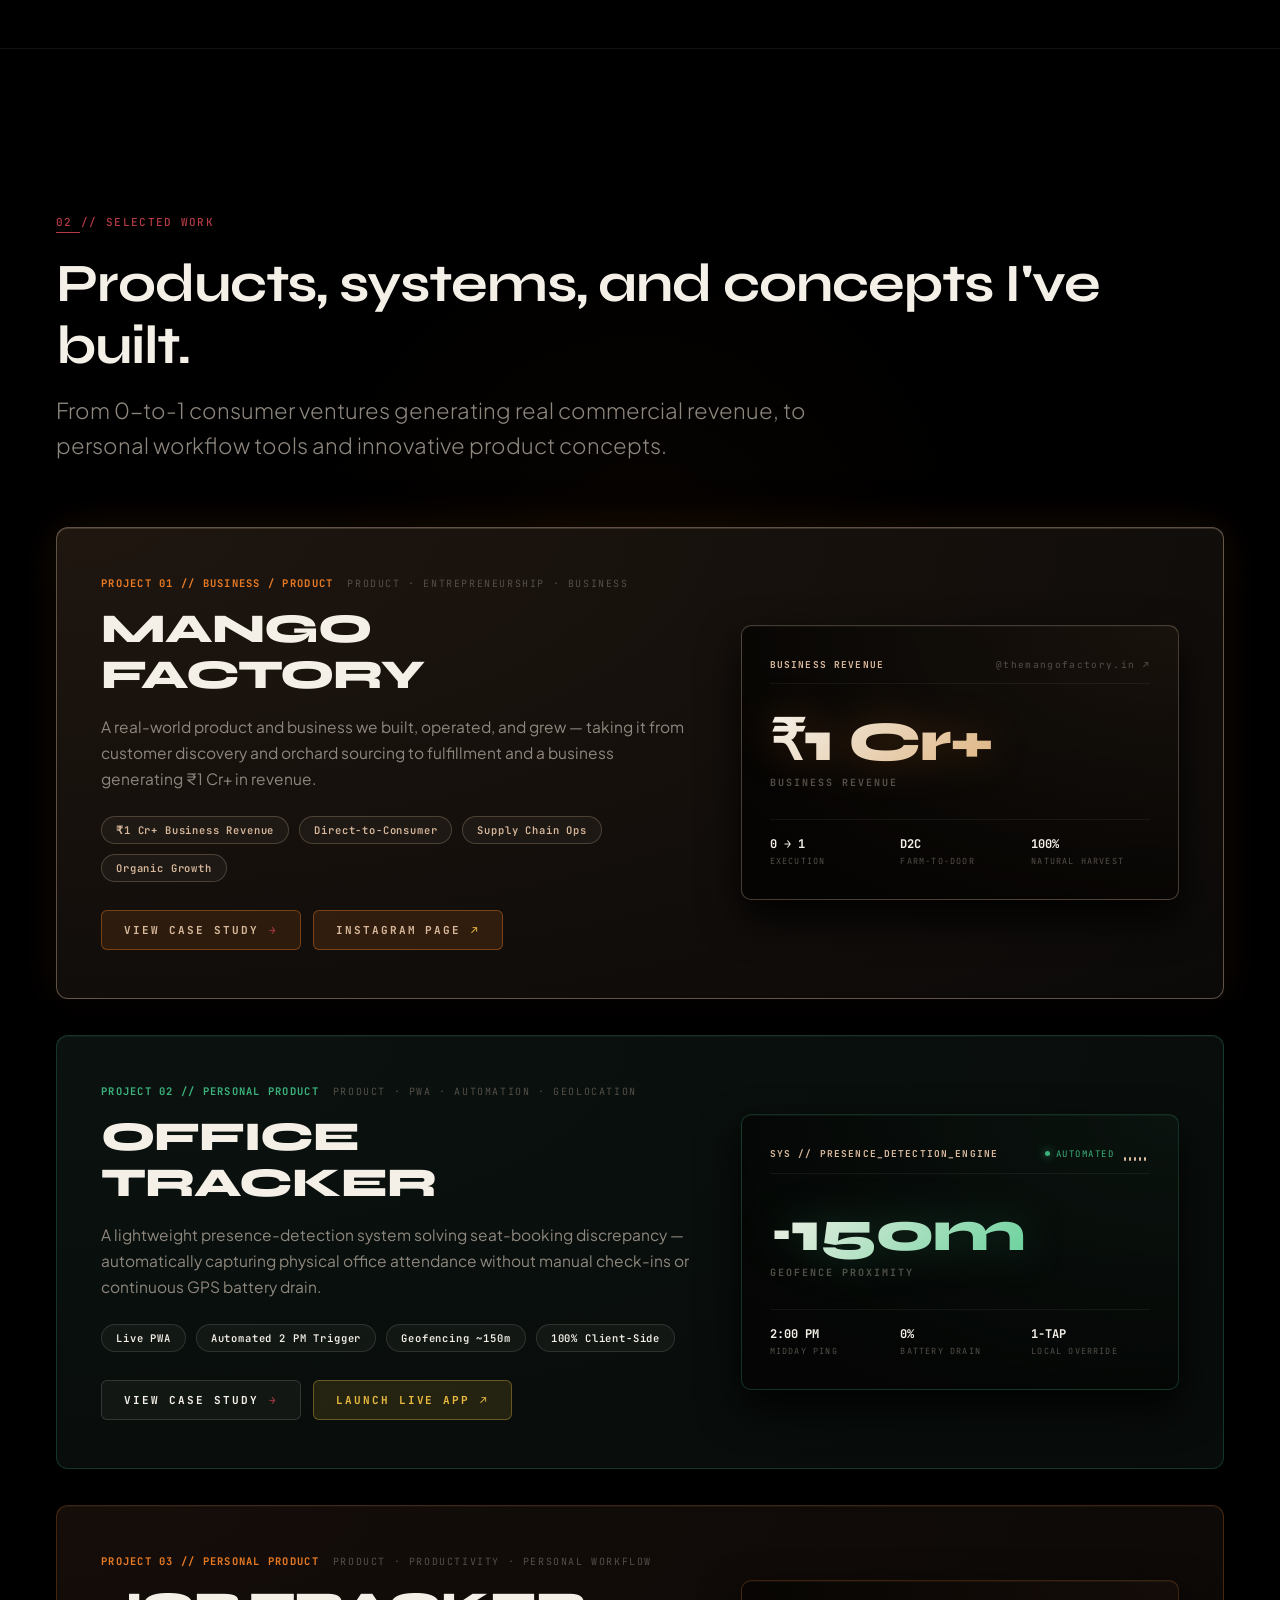
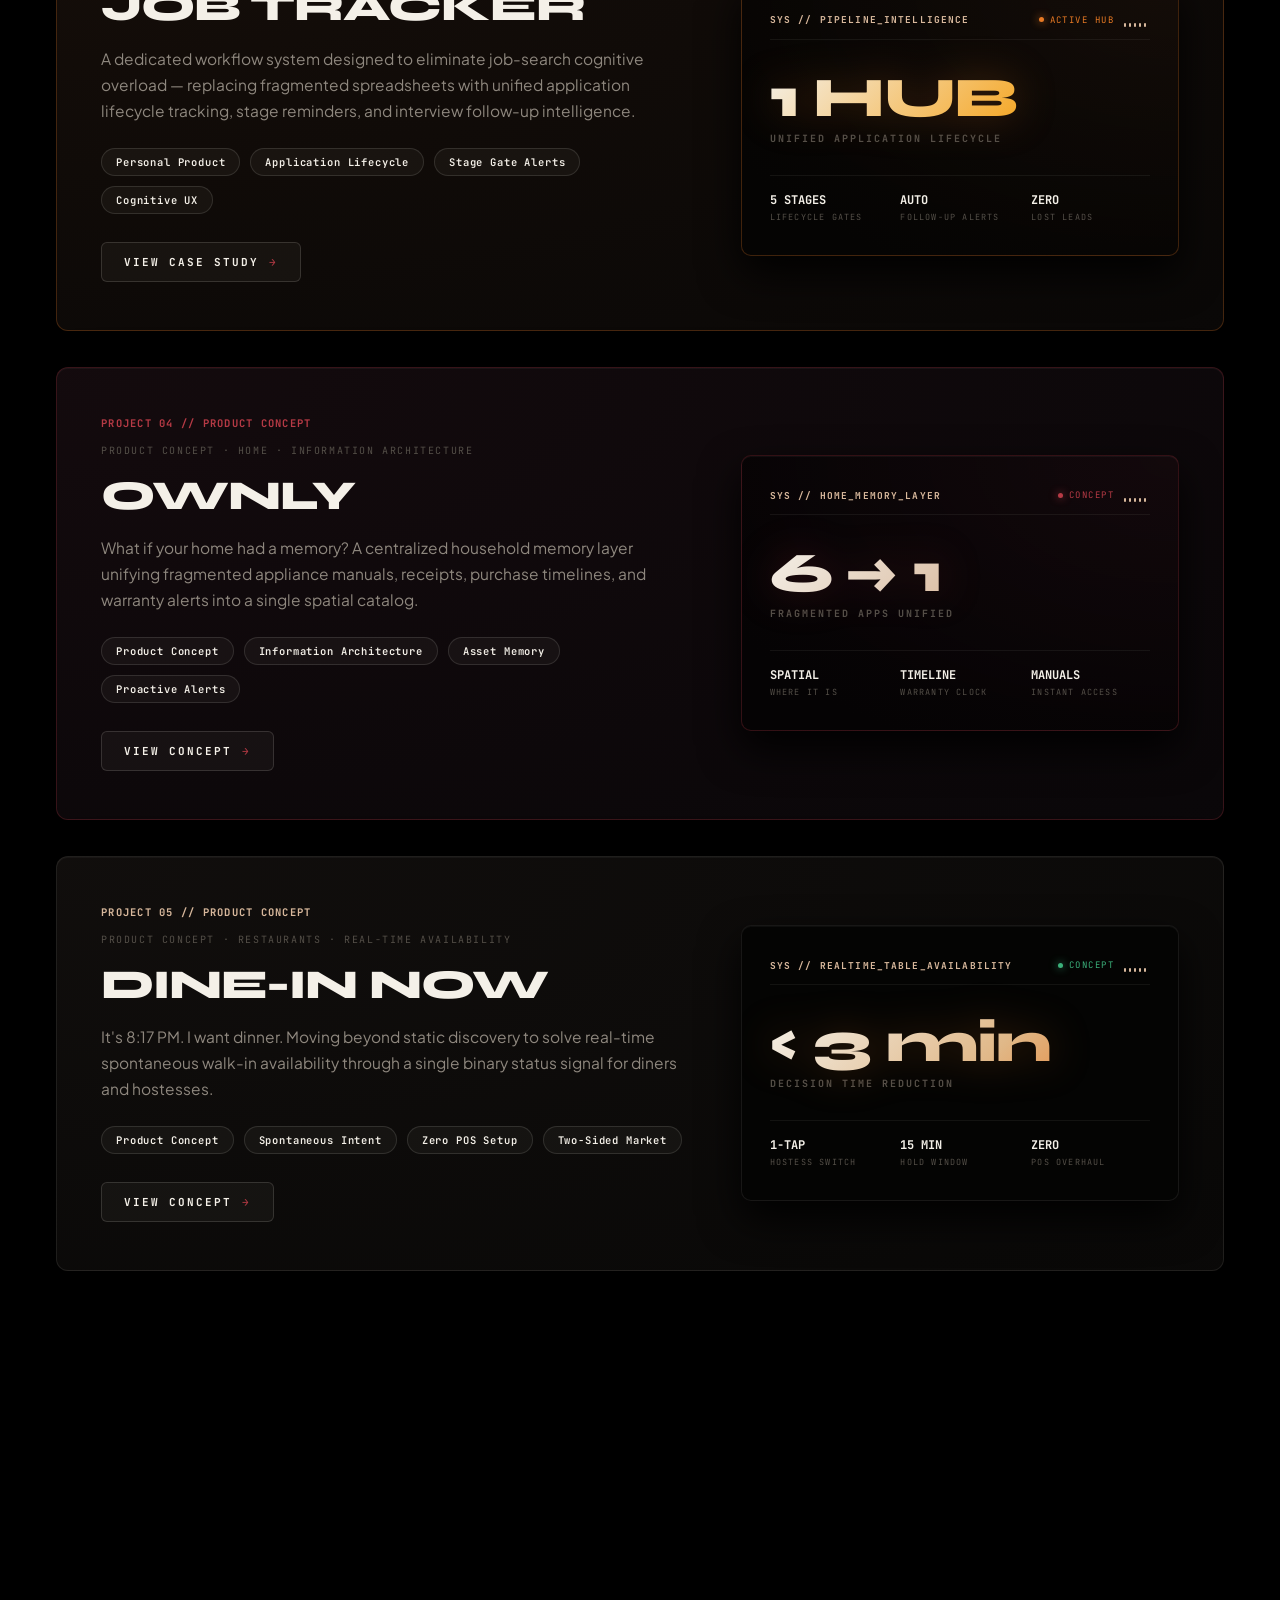
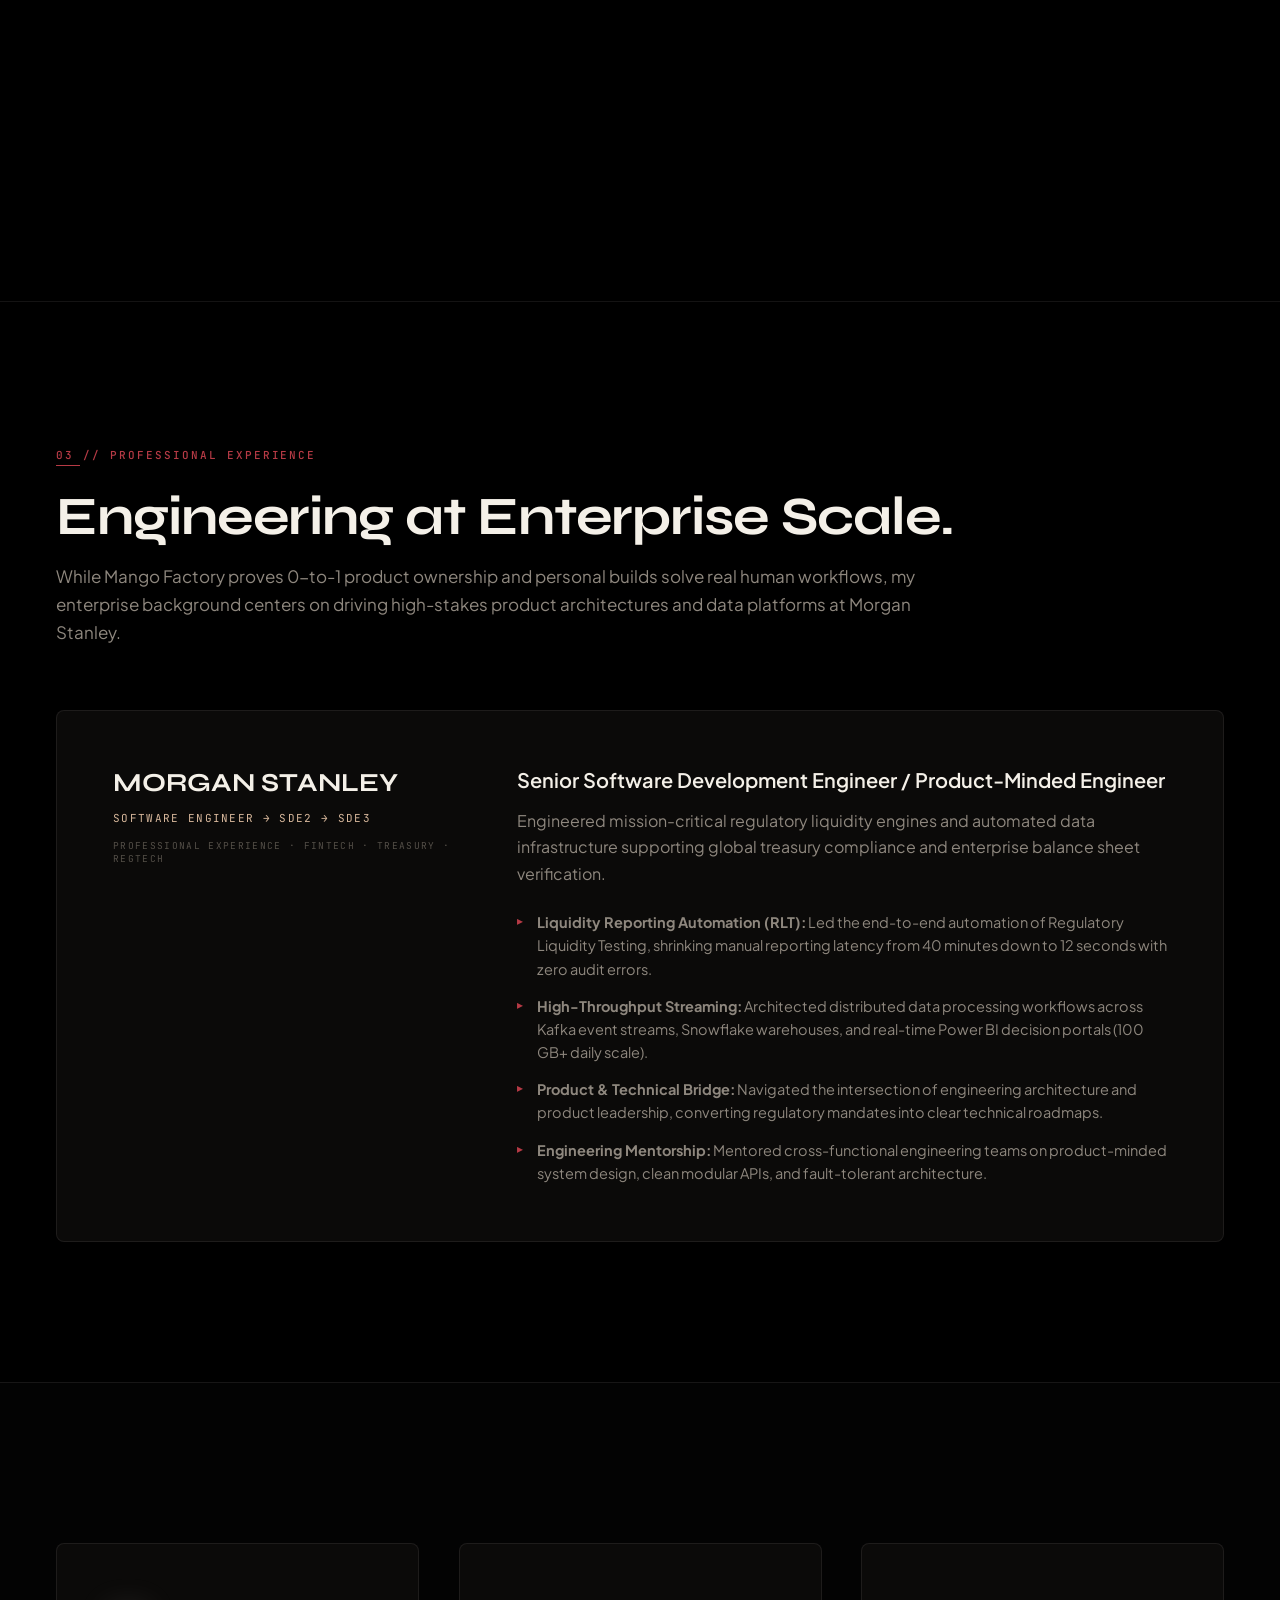
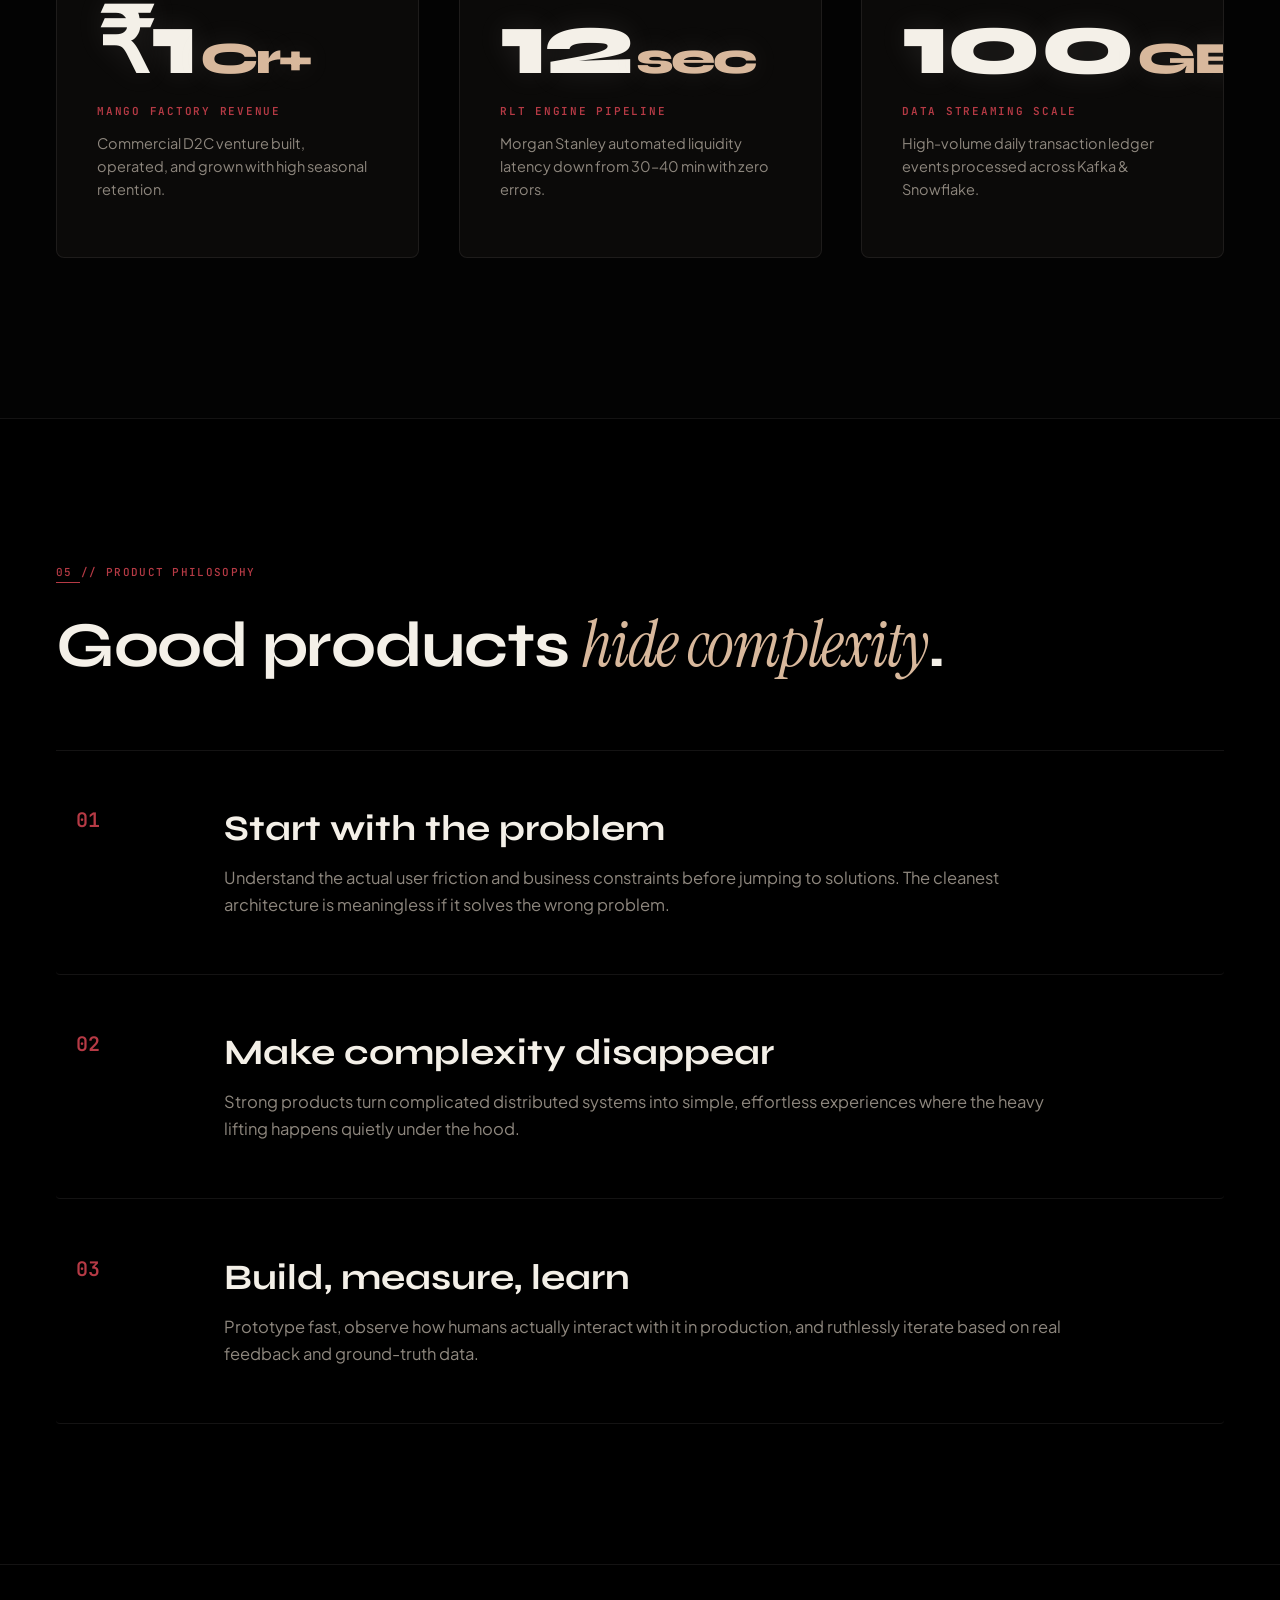
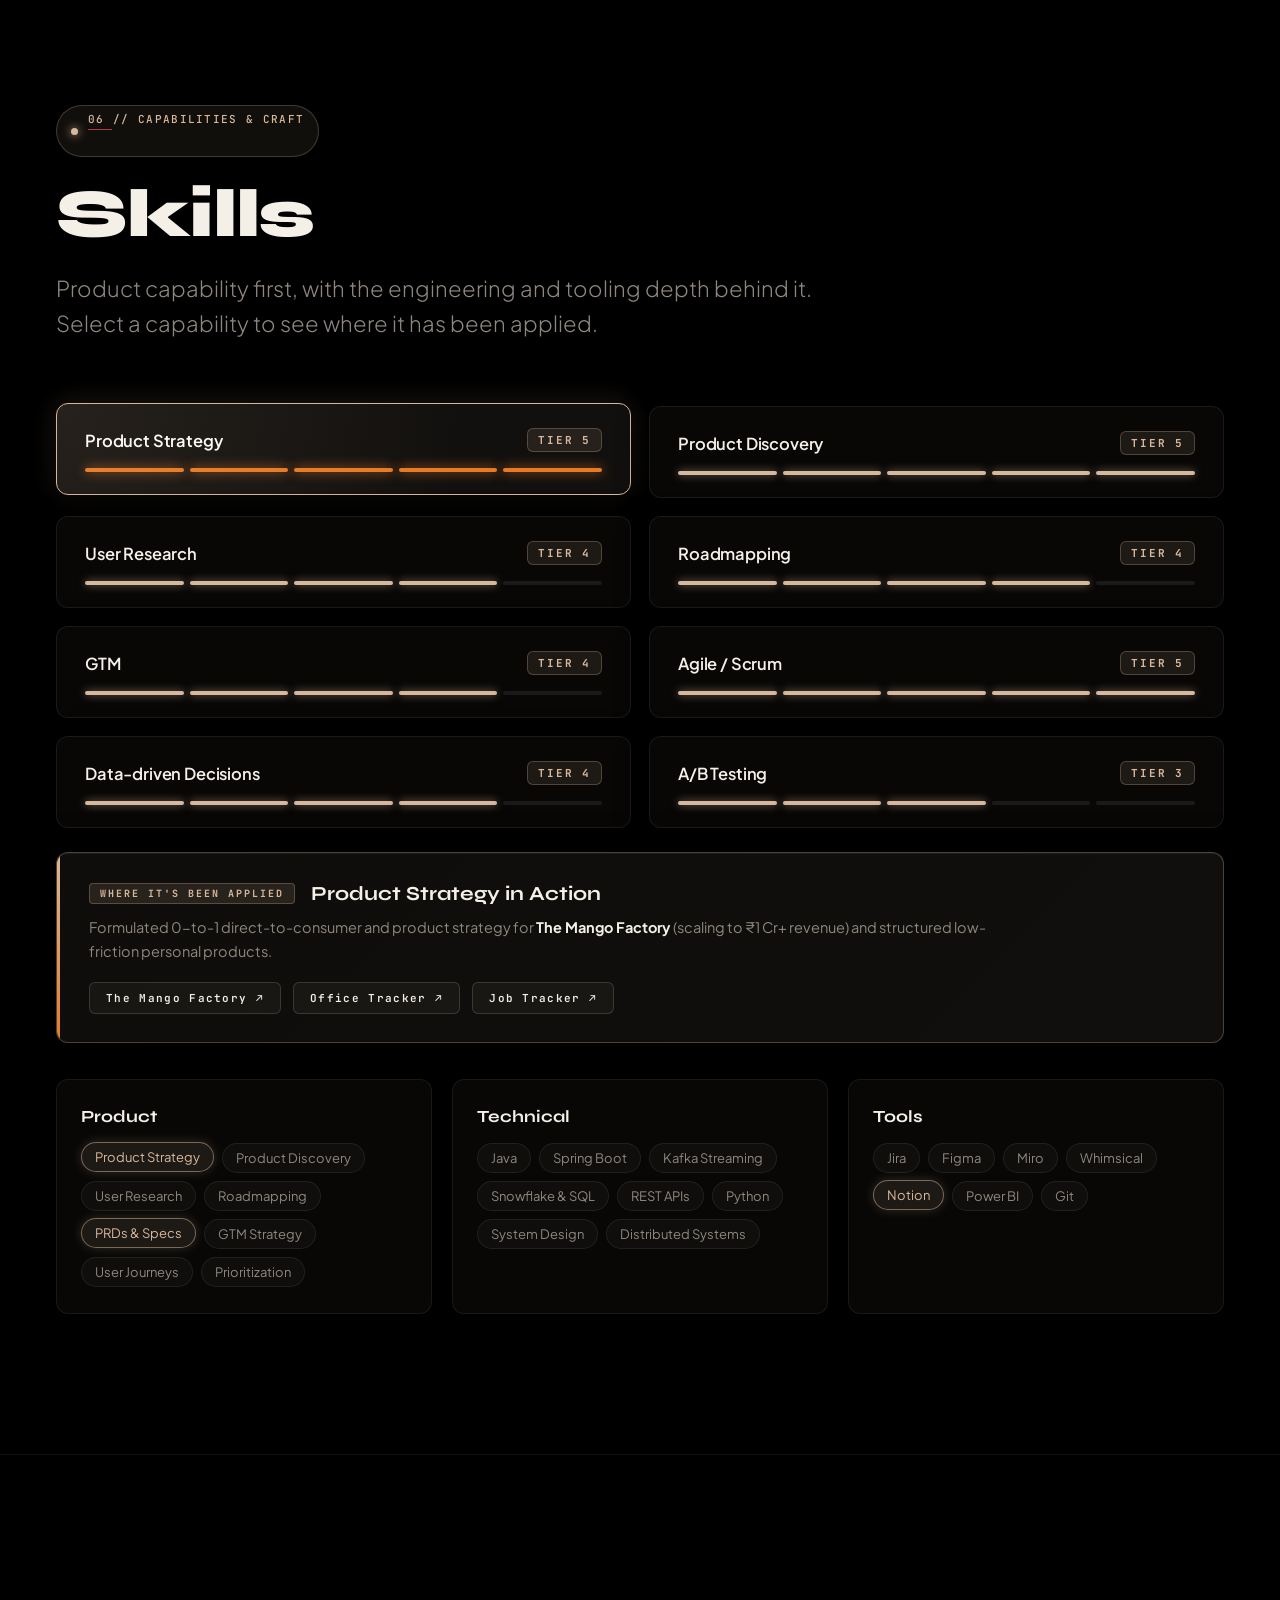
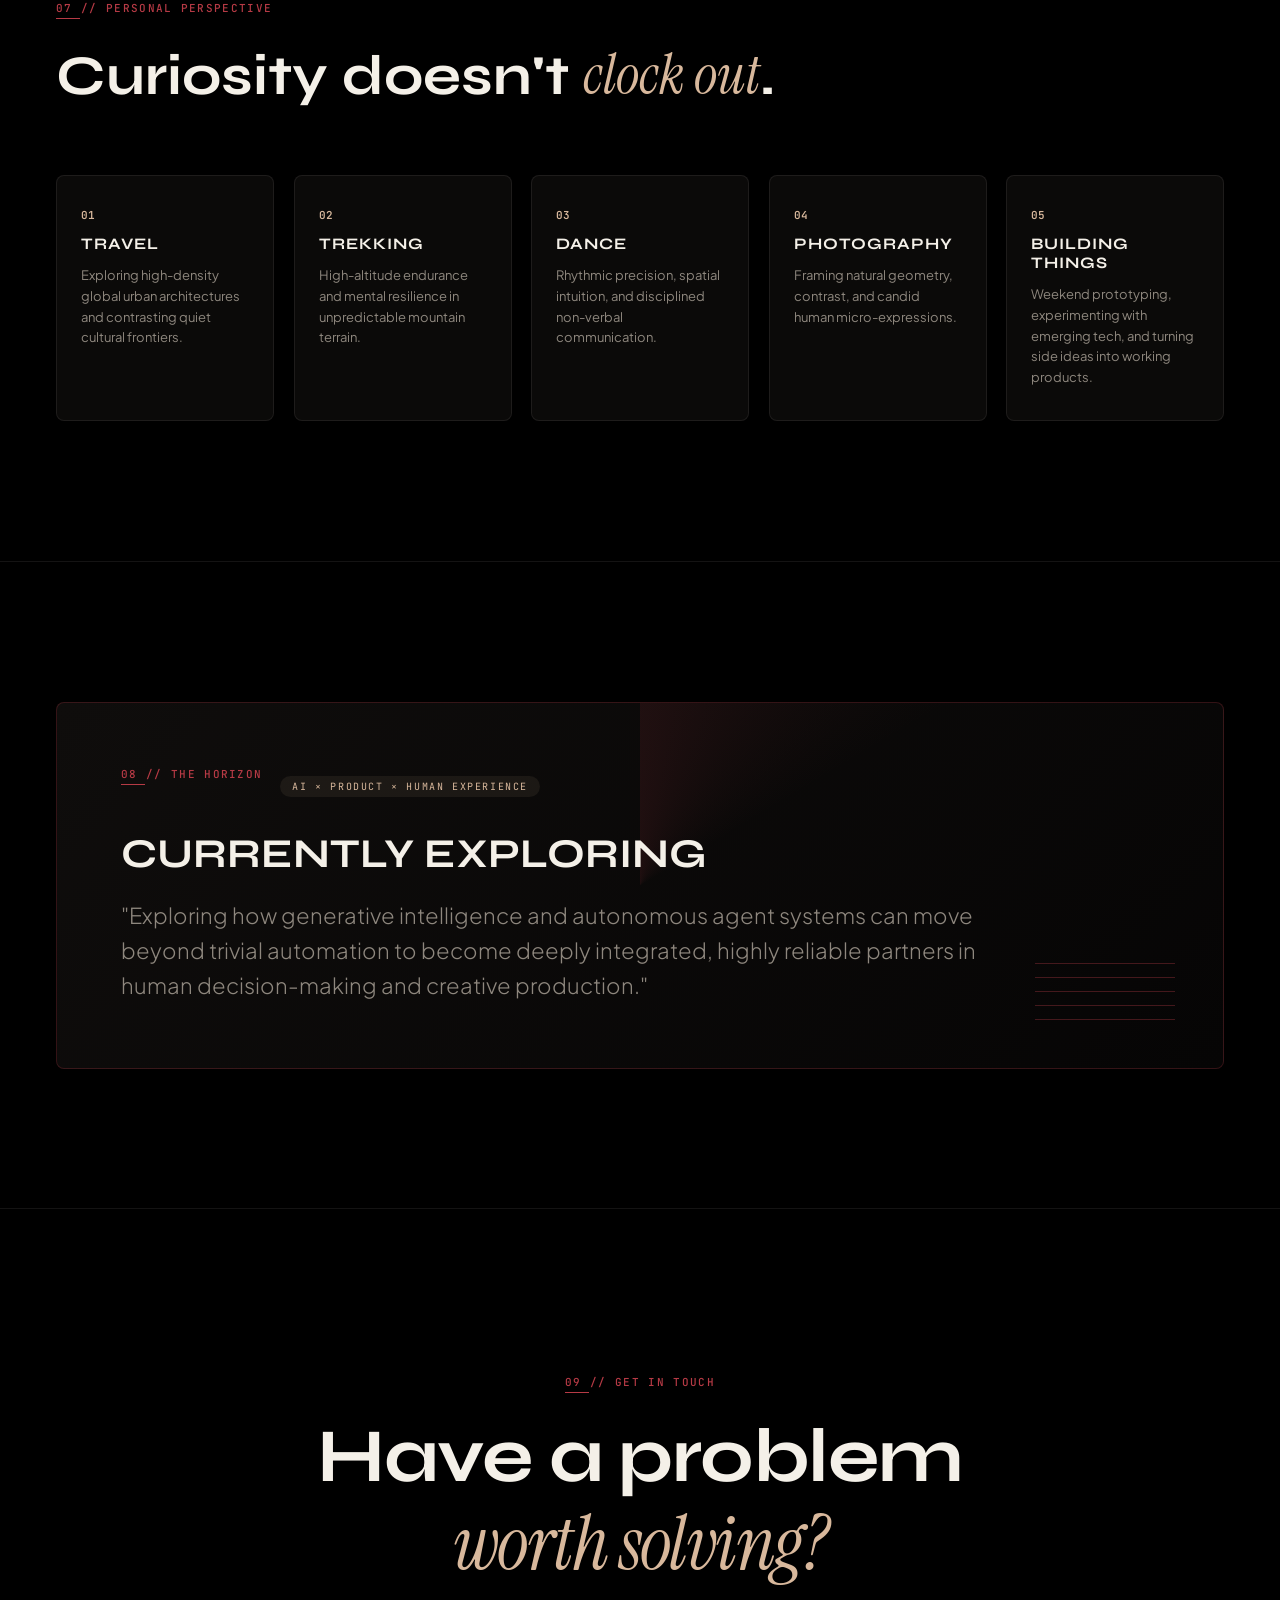
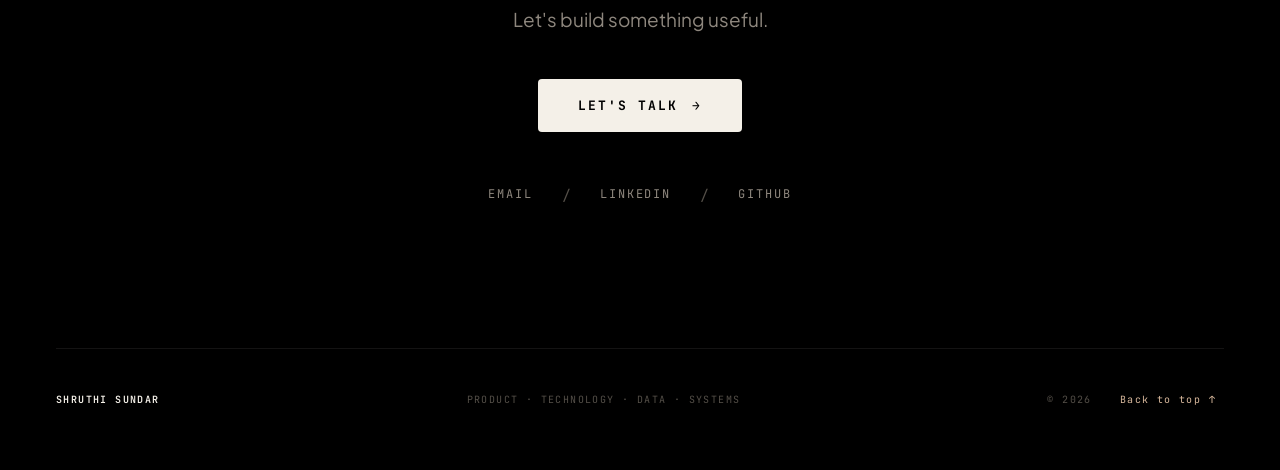
==== commit 14ecfb2f: "style: harmonize Skills section with portfolio's warm gold and amber palette" ====
--- a/index.html
+++ b/index.html
@@ -637,8 +637,8 @@
         
         <div class="section-header-block reveal-item">
           <div class="skills-meta-pill">
-            <span class="pulse-dot-cyan"></span>
-            <span class="mono-tag" style="color: #00f0ff;">06 // CAPABILITIES & CRAFT</span>
+            <span class="pulse-dot-gold"></span>
+            <span class="mono-tag" style="color: var(--accent-warm-gold);">06 // CAPABILITIES & CRAFT</span>
           </div>
           <h2 class="skills-main-heading">Skills</h2>
           <p class="section-subtitle-lead">
--- a/style.css
+++ b/style.css
@@ -2110,26 +2110,26 @@
   display: inline-flex;
   align-items: center;
   gap: 10px;
-  background: rgba(0, 240, 255, 0.06);
-  border: 1px solid rgba(0, 240, 255, 0.2);
+  background: rgba(216, 184, 156, 0.08);
+  border: 1px solid rgba(216, 184, 156, 0.25);
   padding: 6px 14px;
   border-radius: 100px;
   margin-bottom: 16px;
 }
 
-.pulse-dot-cyan {
+.pulse-dot-gold {
   width: 7px;
   height: 7px;
   border-radius: 50%;
-  background: #00f0ff;
-  box-shadow: 0 0 10px #00f0ff;
+  background: var(--accent-warm-gold);
+  box-shadow: 0 0 10px var(--accent-warm-gold);
   display: inline-block;
-  animation: pulseDotCyan 1.8s infinite ease-in-out;
-}
-
-@keyframes pulseDotCyan {
+  animation: pulseDotGold 1.8s infinite ease-in-out;
+}
+
+@keyframes pulseDotGold {
   0%, 100% { transform: scale(1); opacity: 0.8; }
-  50% { transform: scale(1.3); opacity: 1; box-shadow: 0 0 16px #00f0ff; }
+  50% { transform: scale(1.3); opacity: 1; box-shadow: 0 0 16px var(--accent-warm-gold); }
 }
 
 .skills-main-heading {
@@ -2151,8 +2151,8 @@
 }
 
 .capability-card {
-  background: #090c10;
-  border: 1px solid rgba(255, 255, 255, 0.07);
+  background: #080706;
+  border: 1px solid rgba(244, 240, 232, 0.08);
   border-radius: 12px;
   padding: 24px 28px 22px;
   cursor: pointer;
@@ -2173,16 +2173,16 @@
   left: 0;
   width: 100%;
   height: 100%;
-  background: radial-gradient(circle at top left, rgba(0, 240, 255, 0.08) 0%, transparent 70%);
+  background: radial-gradient(circle at top left, rgba(216, 184, 156, 0.1) 0%, transparent 70%);
   opacity: 0;
   transition: opacity 0.3s ease;
   pointer-events: none;
 }
 
 .capability-card:hover {
-  border-color: rgba(0, 240, 255, 0.35);
+  border-color: rgba(216, 184, 156, 0.4);
   transform: translateY(-3px);
-  box-shadow: 0 14px 40px rgba(0, 0, 0, 0.8), 0 0 25px rgba(0, 240, 255, 0.06);
+  box-shadow: 0 14px 40px rgba(0, 0, 0, 0.8), 0 0 25px rgba(216, 184, 156, 0.08);
 }
 
 .capability-card:hover::before {
@@ -2190,9 +2190,9 @@
 }
 
 .capability-card.is-active {
-  border-color: #00f0ff;
-  background: #0d1218;
-  box-shadow: 0 14px 45px rgba(0, 0, 0, 0.9), 0 0 30px rgba(0, 240, 255, 0.18);
+  border-color: var(--accent-warm-gold);
+  background: #12100e;
+  box-shadow: 0 14px 45px rgba(0, 0, 0, 0.9), 0 0 30px rgba(216, 184, 156, 0.18);
   transform: translateY(-3px);
 }
 
@@ -2226,9 +2226,9 @@
   font-size: 11px;
   font-weight: 700;
   letter-spacing: 0.16em;
-  color: #00f0ff;
-  background: rgba(0, 240, 255, 0.08);
-  border: 1px solid rgba(0, 240, 255, 0.25);
+  color: var(--accent-warm-gold);
+  background: rgba(216, 184, 156, 0.1);
+  border: 1px solid rgba(216, 184, 156, 0.28);
   padding: 4px 10px;
   border-radius: 6px;
   text-transform: uppercase;
@@ -2246,25 +2246,25 @@
 .meter-seg {
   flex: 1;
   height: 100%;
-  background: rgba(255, 255, 255, 0.09);
+  background: rgba(255, 255, 255, 0.08);
   border-radius: 2px;
   transition: all 0.35s ease;
 }
 
 .meter-seg.filled {
-  background: #00f0ff;
-  box-shadow: 0 0 8px rgba(0, 240, 255, 0.6);
+  background: var(--accent-warm-gold);
+  box-shadow: 0 0 8px rgba(216, 184, 156, 0.6);
 }
 
 .capability-card.is-active .meter-seg.filled {
-  background: #38bdf8;
-  box-shadow: 0 0 12px rgba(56, 189, 248, 0.9);
+  background: var(--accent-future-amber);
+  box-shadow: 0 0 12px rgba(232, 122, 36, 0.85);
 }
 
 /* Interactive Where Applied Evidence Drawer */
 .capability-evidence-drawer {
-  background: linear-gradient(135deg, rgba(0, 240, 255, 0.06) 0%, rgba(13, 18, 24, 0.95) 100%);
-  border: 1px solid rgba(0, 240, 255, 0.3);
+  background: linear-gradient(135deg, rgba(216, 184, 156, 0.07) 0%, rgba(18, 16, 14, 0.95) 100%);
+  border: 1px solid rgba(216, 184, 156, 0.3);
   border-radius: 12px;
   padding: 28px 32px;
   margin-bottom: 36px;
@@ -2281,7 +2281,7 @@
   top: 0;
   bottom: 0;
   width: 3px;
-  background: linear-gradient(180deg, #00f0ff, #2dd4bf);
+  background: linear-gradient(180deg, var(--accent-warm-gold), var(--accent-future-amber));
 }
 
 .evidence-header {
@@ -2297,12 +2297,12 @@
   font-size: 10px;
   font-weight: 700;
   letter-spacing: 0.2em;
-  color: #00f0ff;
+  color: var(--accent-warm-gold);
   text-transform: uppercase;
-  background: rgba(0, 240, 255, 0.12);
+  background: rgba(216, 184, 156, 0.12);
   padding: 3px 10px;
   border-radius: 4px;
-  border: 1px solid rgba(0, 240, 255, 0.25);
+  border: 1px solid rgba(216, 184, 156, 0.28);
 }
 
 .evidence-title {
@@ -2336,9 +2336,9 @@
   font-size: 11px;
   font-weight: 600;
   letter-spacing: 0.12em;
-  color: #e6edf3;
-  background: rgba(255, 255, 255, 0.05);
-  border: 1px solid rgba(255, 255, 255, 0.15);
+  color: var(--text-titanium);
+  background: rgba(244, 240, 232, 0.04);
+  border: 1px solid rgba(244, 240, 232, 0.15);
   padding: 8px 16px;
   border-radius: 6px;
   text-decoration: none;
@@ -2349,11 +2349,11 @@
 }
 
 .evidence-pill:hover {
-  background: #00f0ff;
-  border-color: #00f0ff;
-  color: #080c10;
+  background: var(--accent-warm-gold);
+  border-color: var(--accent-warm-gold);
+  color: #080706;
   transform: translateY(-2px);
-  box-shadow: 0 6px 18px rgba(0, 240, 255, 0.35);
+  box-shadow: 0 6px 18px rgba(216, 184, 156, 0.35);
 }
 
 /* 3-Column Categorized Pills / Badges */
@@ -2364,8 +2364,8 @@
 }
 
 .category-block {
-  background: #07090c;
-  border: 1px solid rgba(255, 255, 255, 0.06);
+  background: #080706;
+  border: 1px solid rgba(244, 240, 232, 0.07);
   border-radius: 12px;
   padding: 26px 24px;
   display: flex;
@@ -2375,7 +2375,7 @@
 }
 
 .category-block:hover {
-  border-color: rgba(255, 255, 255, 0.12);
+  border-color: rgba(216, 184, 156, 0.25);
 }
 
 .category-title {
@@ -2399,8 +2399,8 @@
   font-family: var(--font-sans);
   font-size: 13px;
   color: var(--text-muted);
-  background: rgba(255, 255, 255, 0.03);
-  border: 1px solid rgba(255, 255, 255, 0.08);
+  background: rgba(244, 240, 232, 0.03);
+  border: 1px solid rgba(244, 240, 232, 0.08);
   padding: 6px 13px;
   border-radius: 100px;
   transition: all 0.25s ease;
@@ -2410,10 +2410,10 @@
 
 .competency-pill:hover,
 .competency-pill.is-highlighted {
-  color: #00f0ff;
-  border-color: rgba(0, 240, 255, 0.45);
-  background: rgba(0, 240, 255, 0.08);
-  box-shadow: 0 0 12px rgba(0, 240, 255, 0.15);
+  color: var(--accent-warm-gold);
+  border-color: rgba(216, 184, 156, 0.5);
+  background: rgba(216, 184, 156, 0.1);
+  box-shadow: 0 0 12px rgba(216, 184, 156, 0.2);
   transform: translateY(-1px);
 }
 
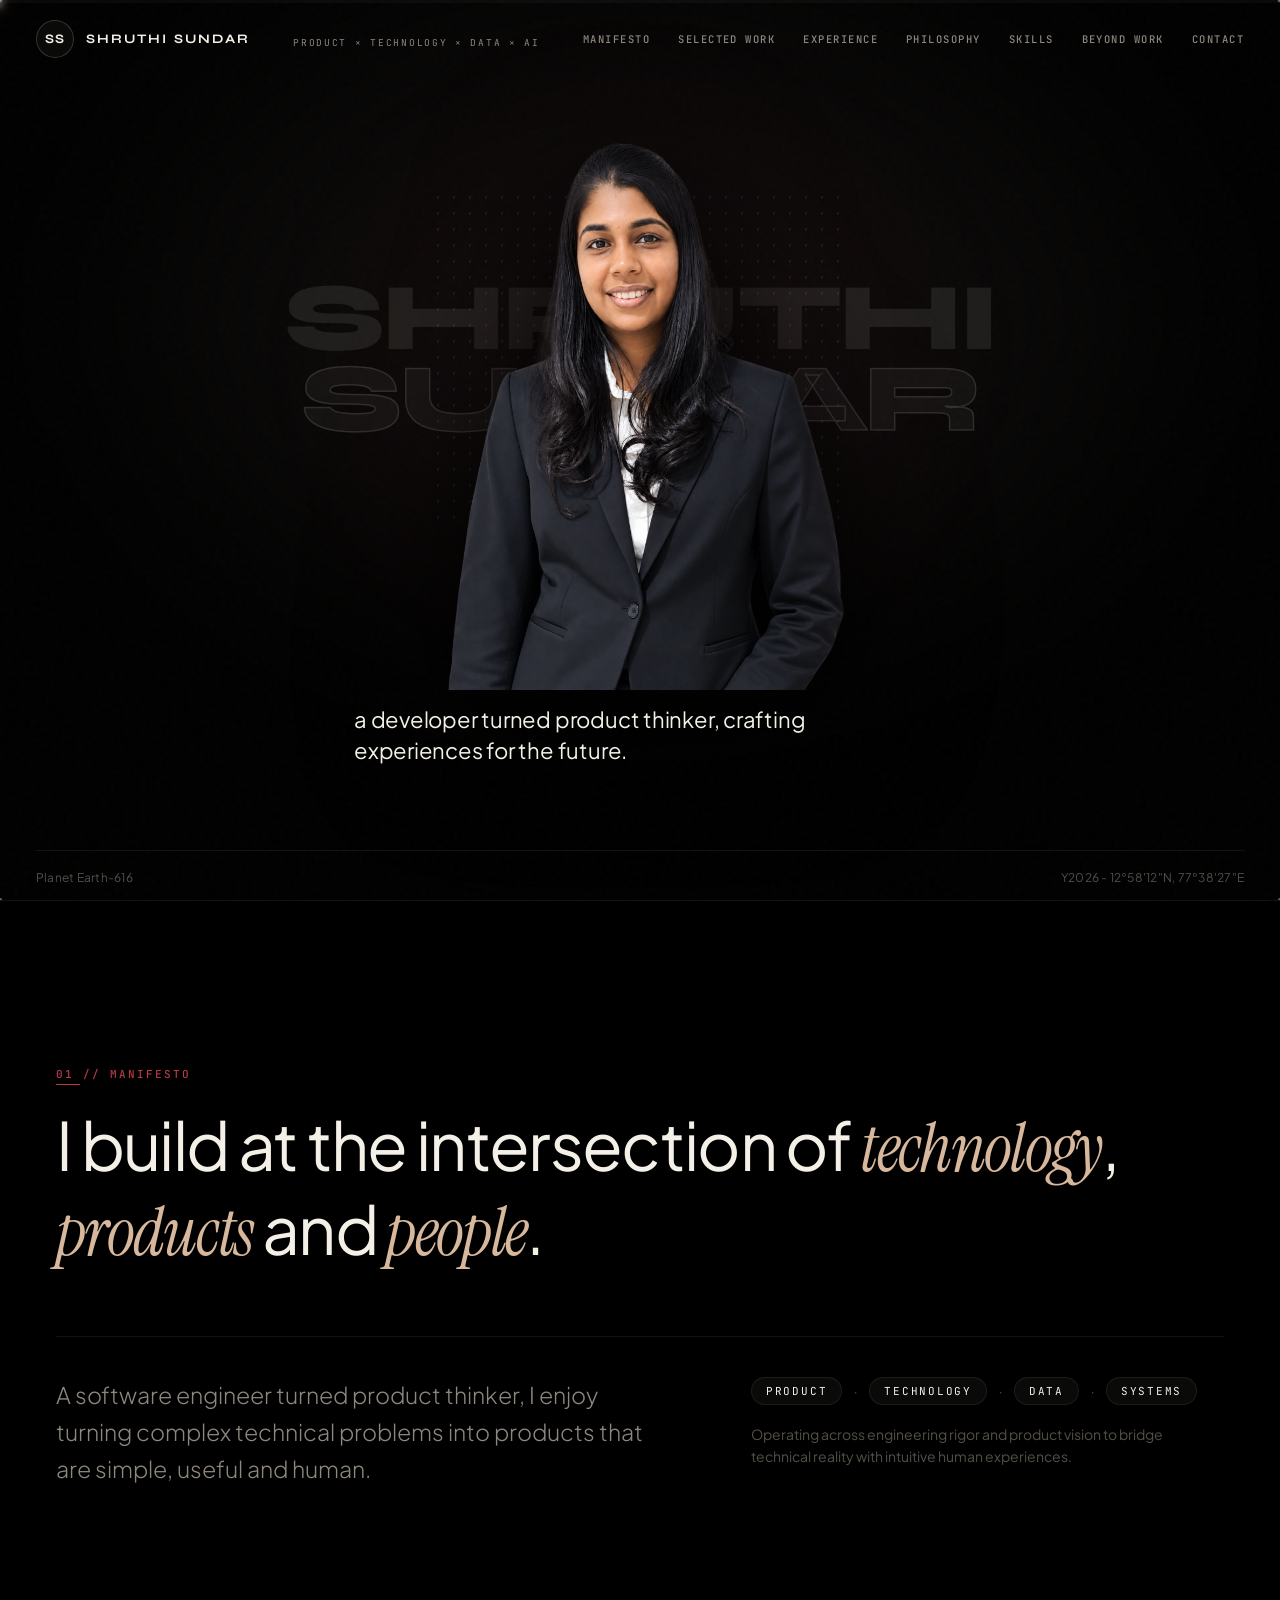
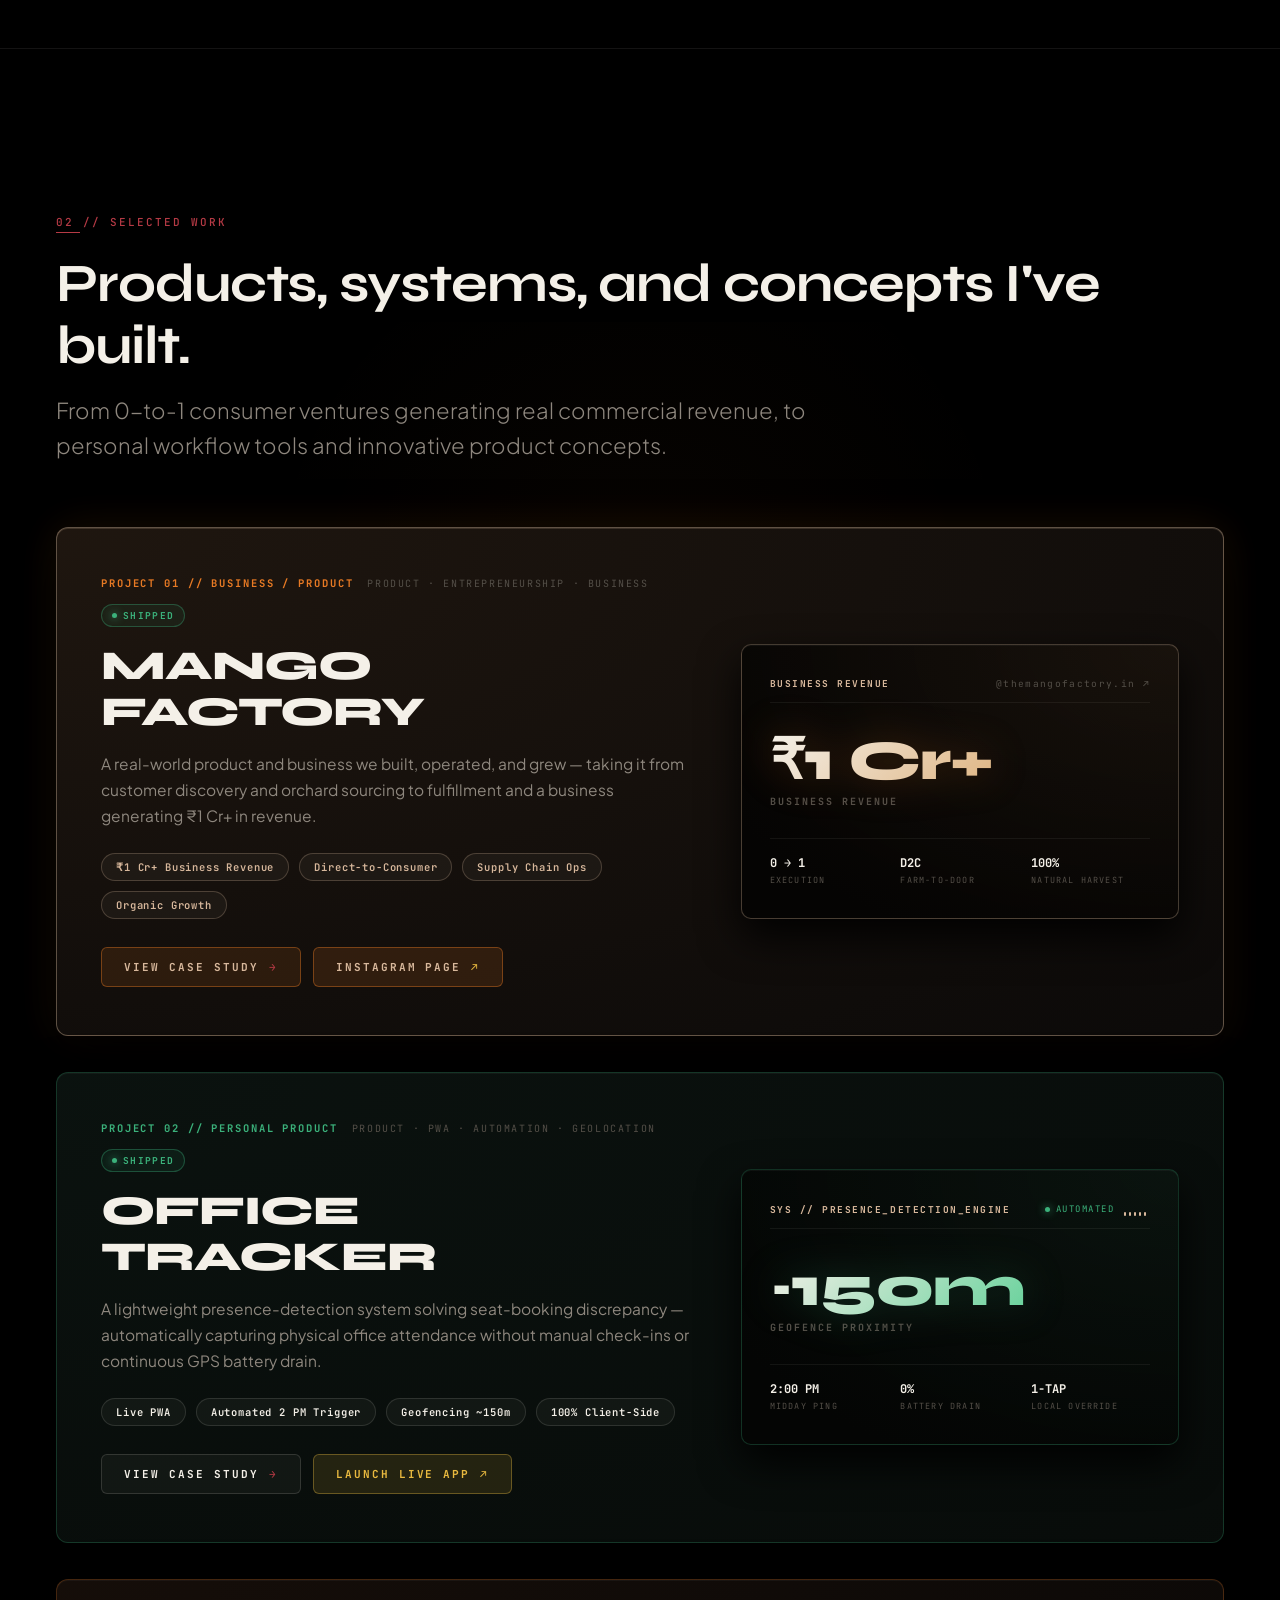
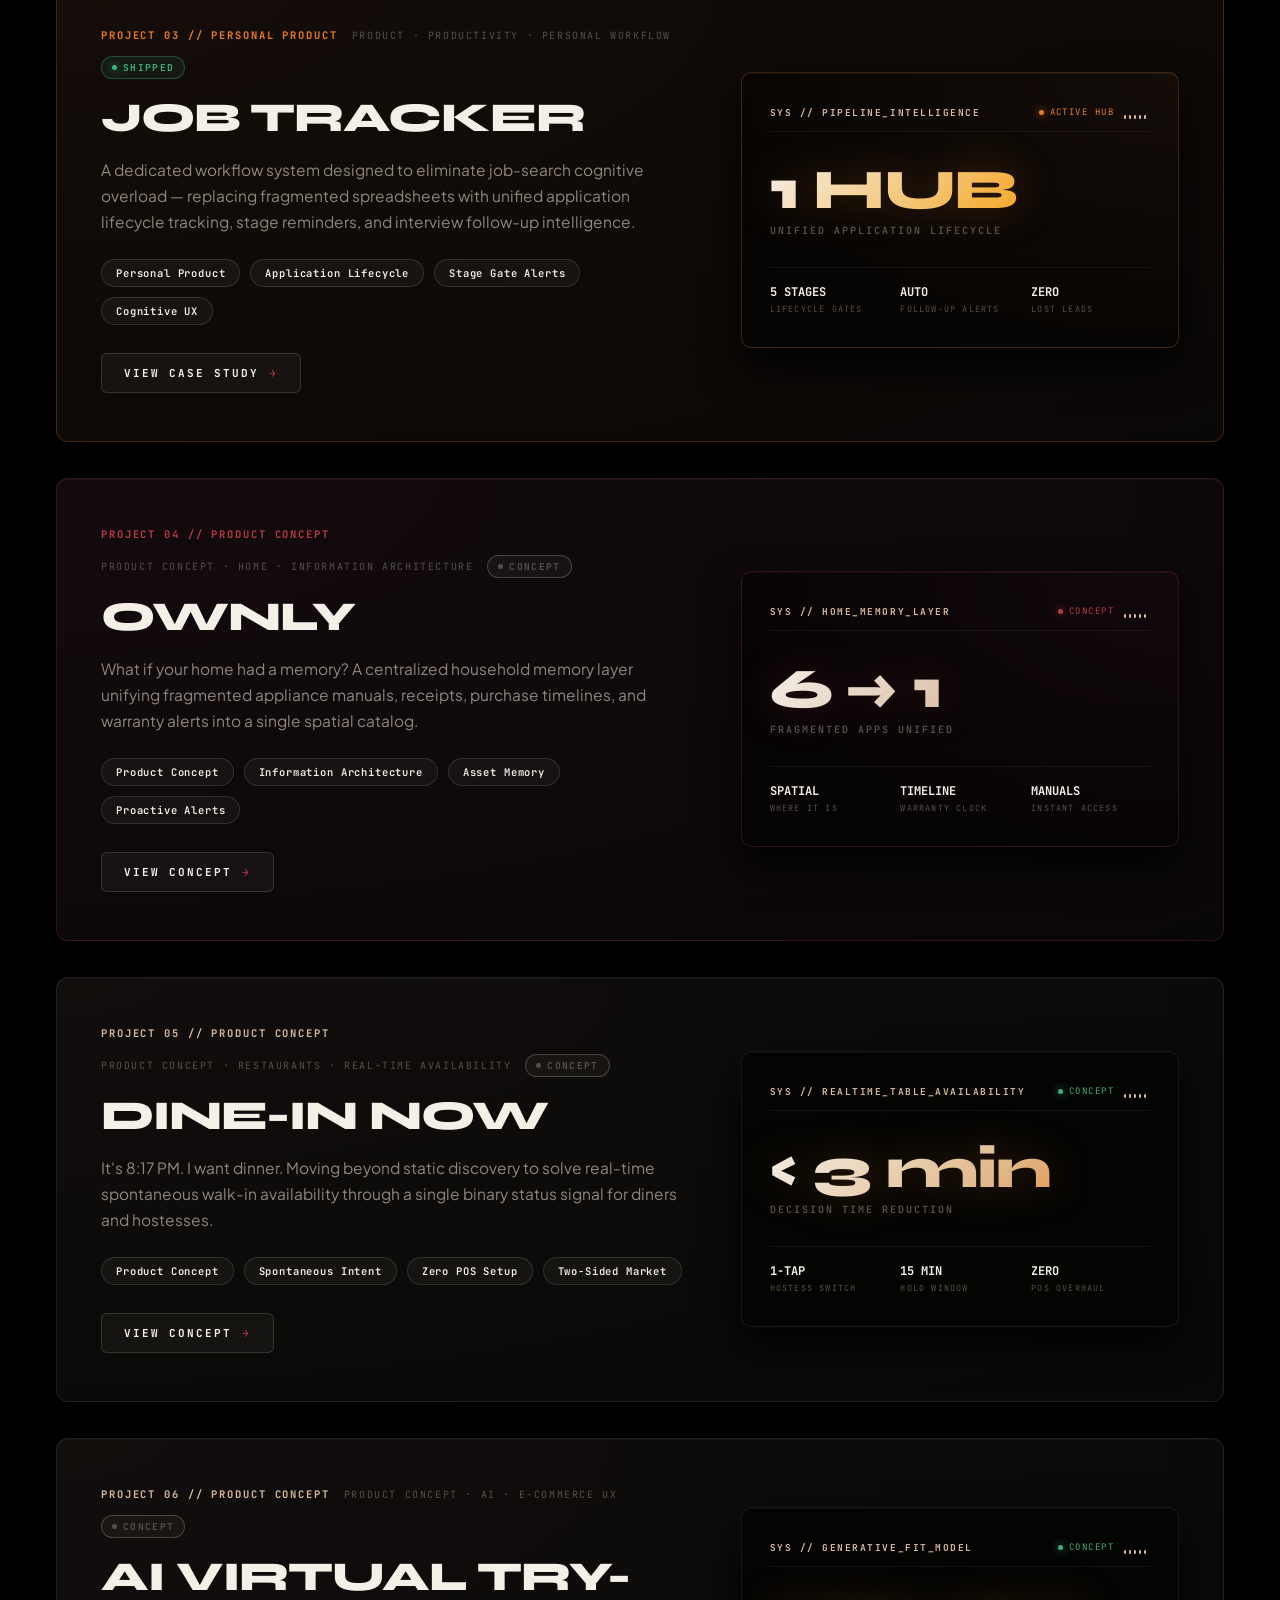
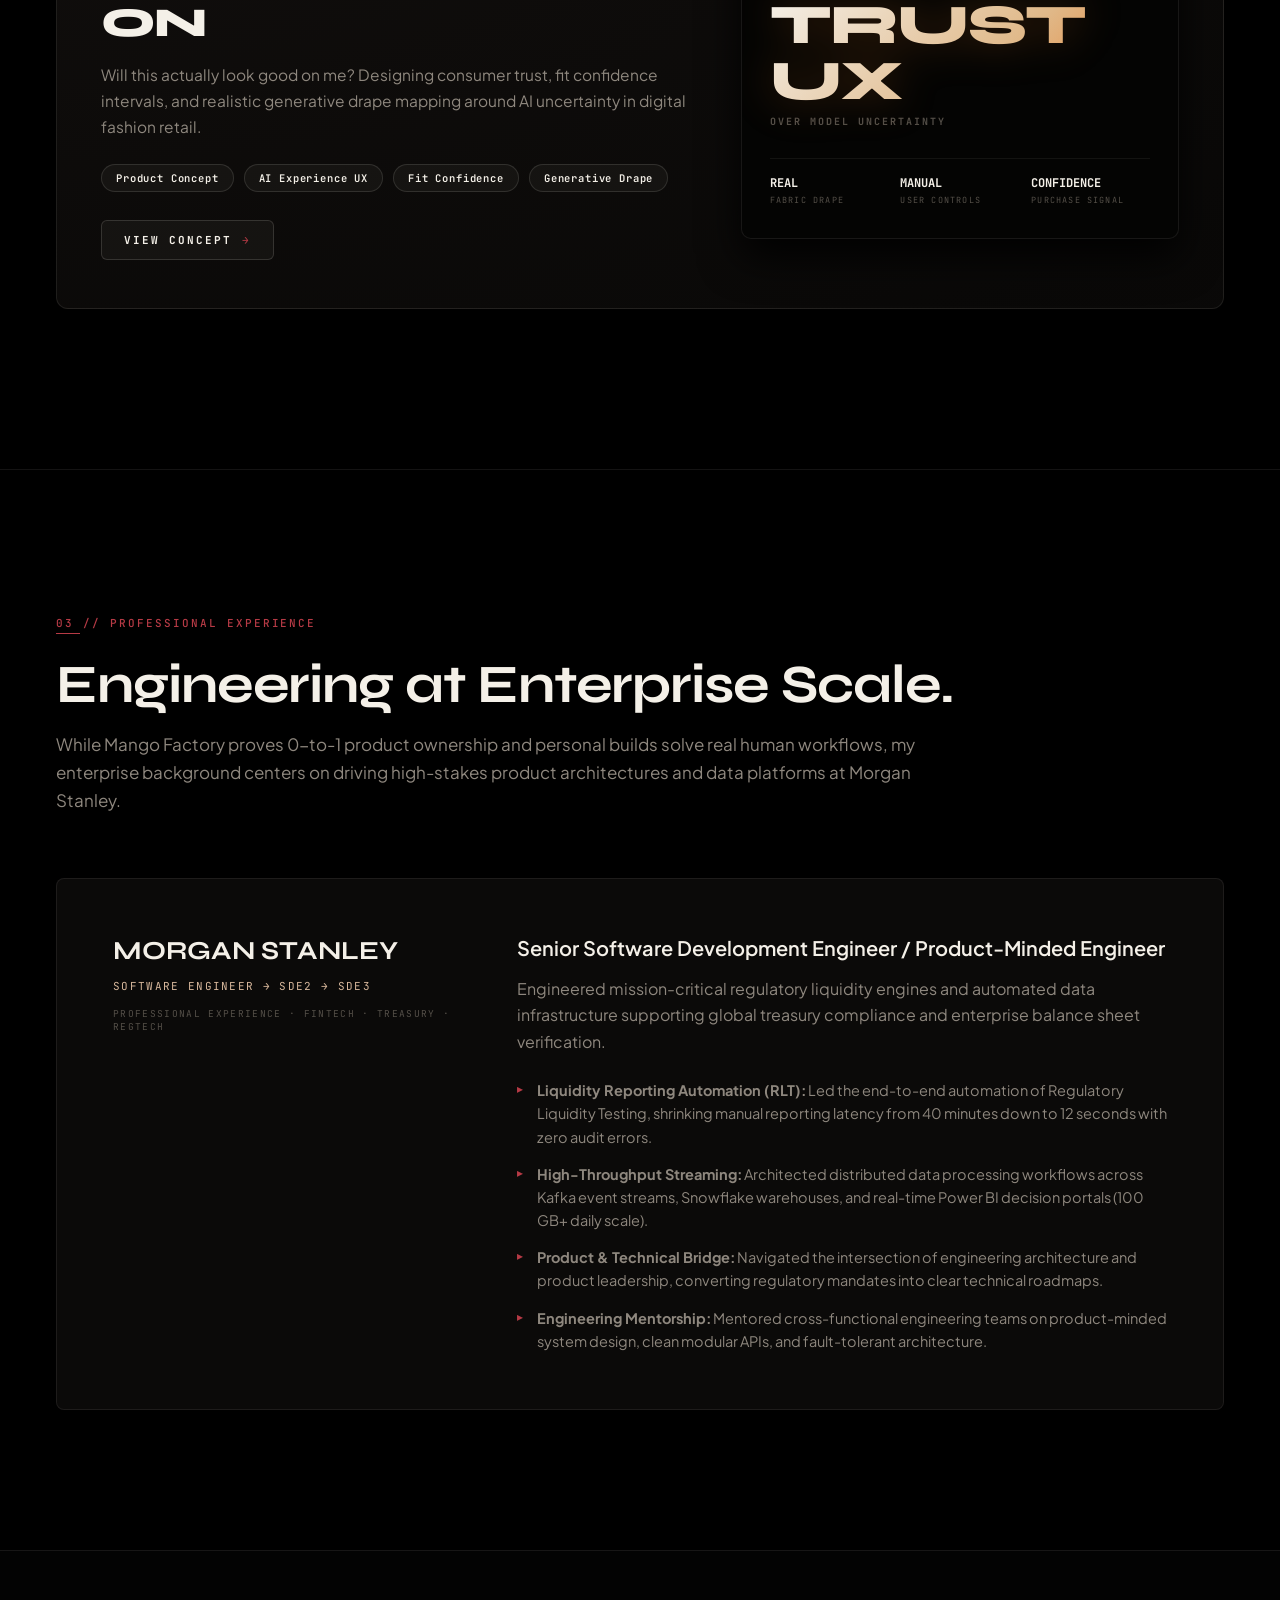
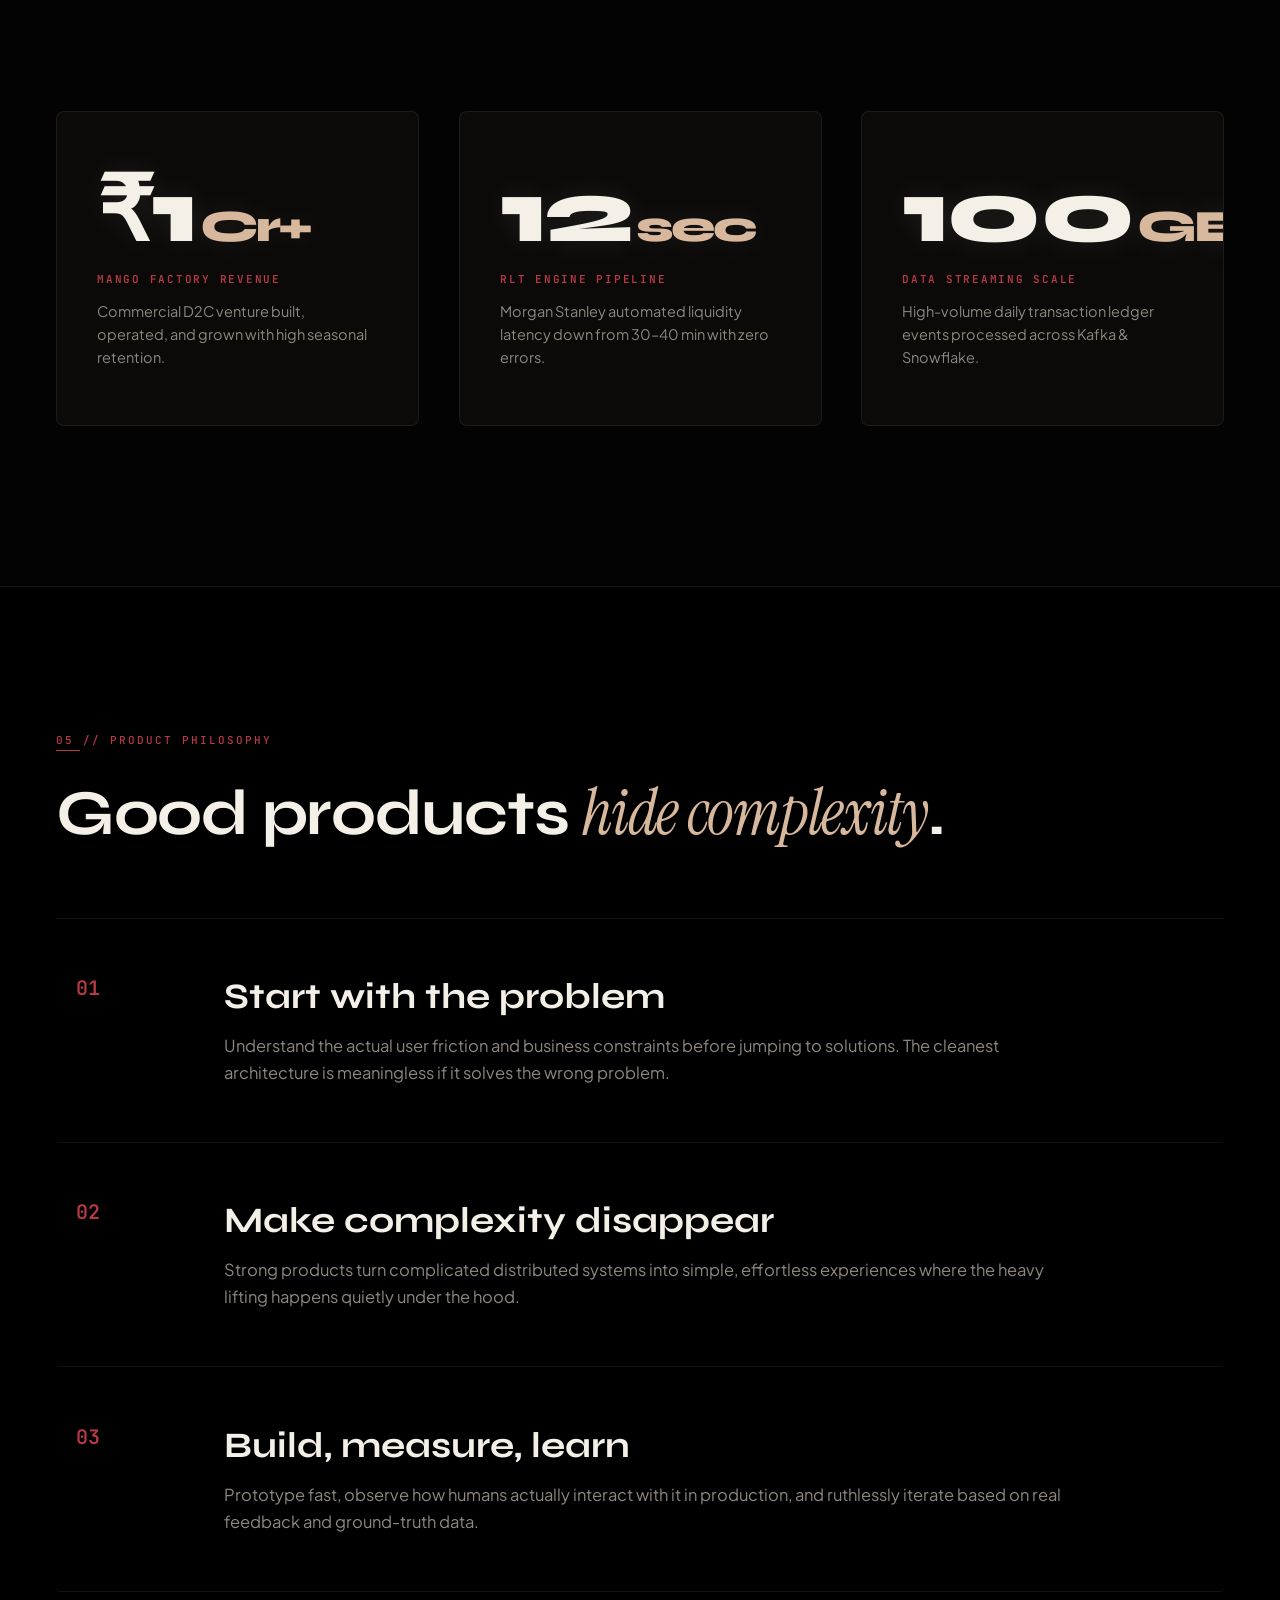
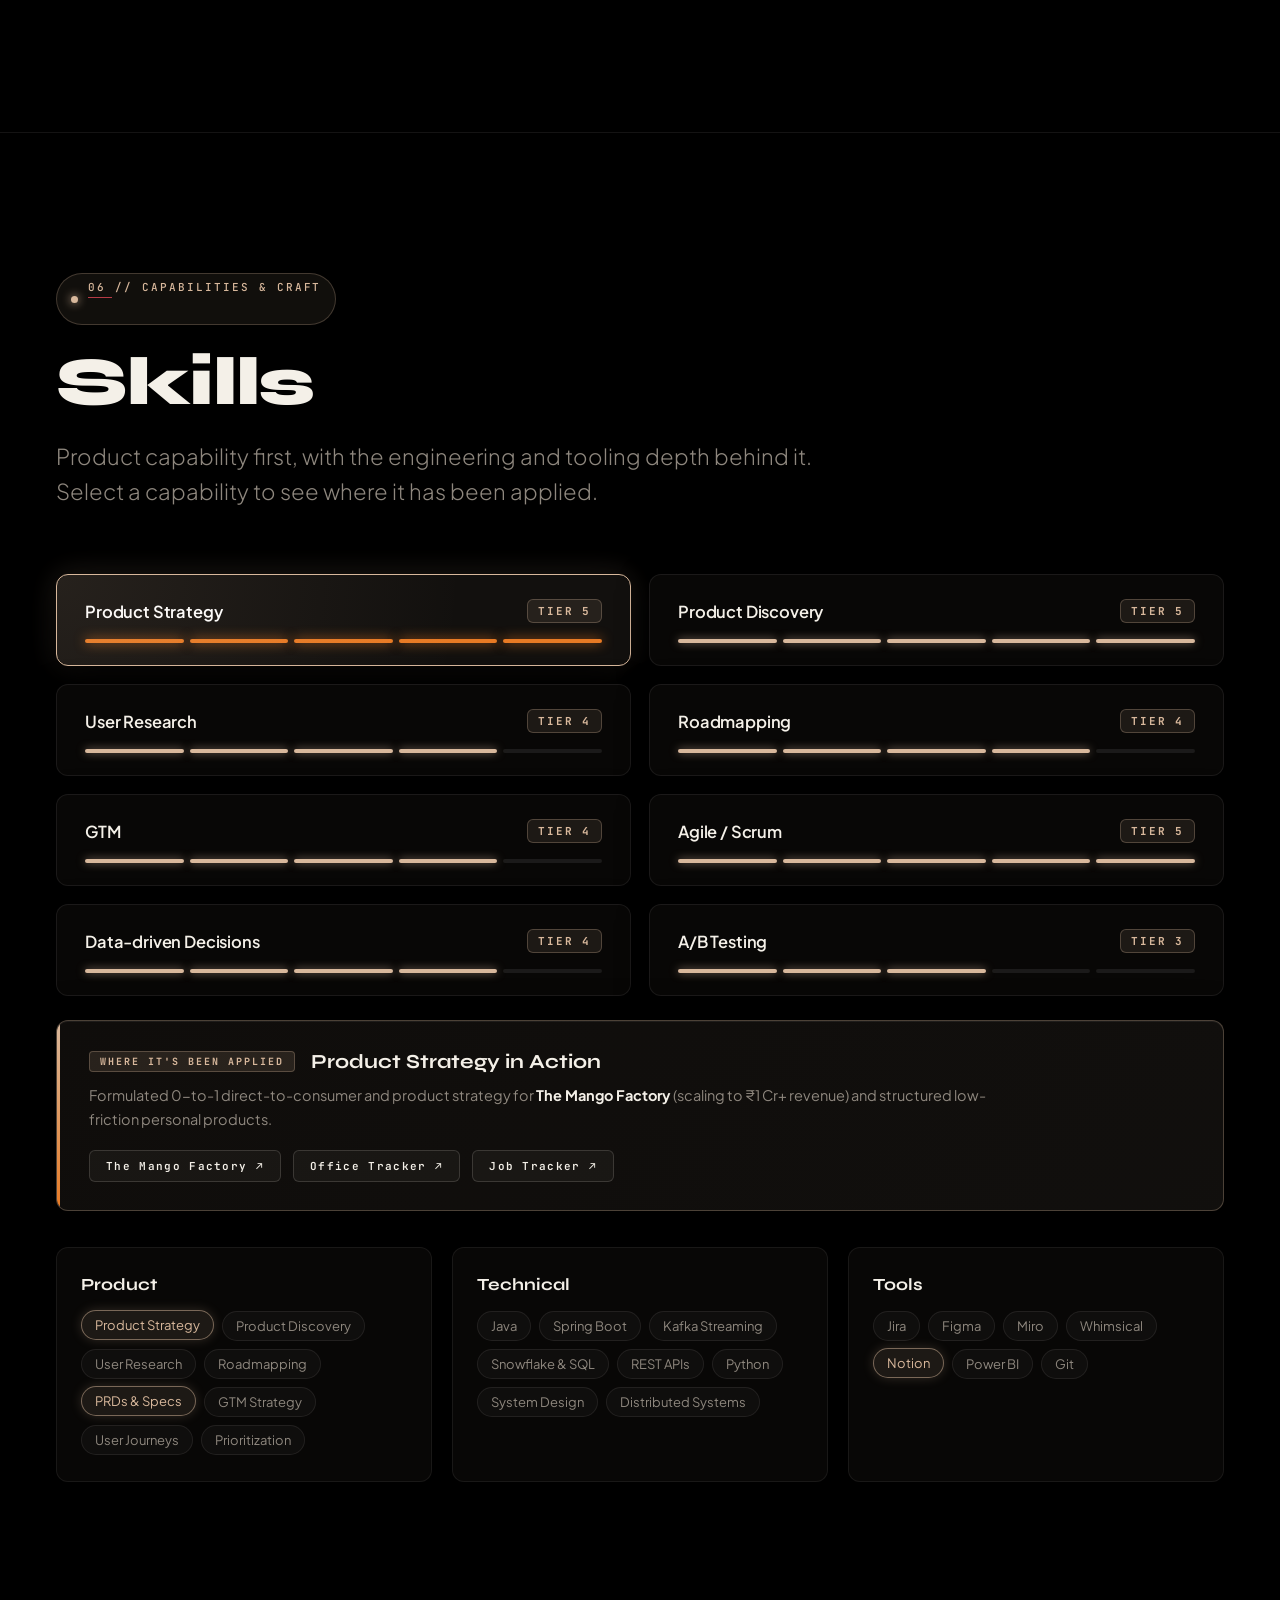
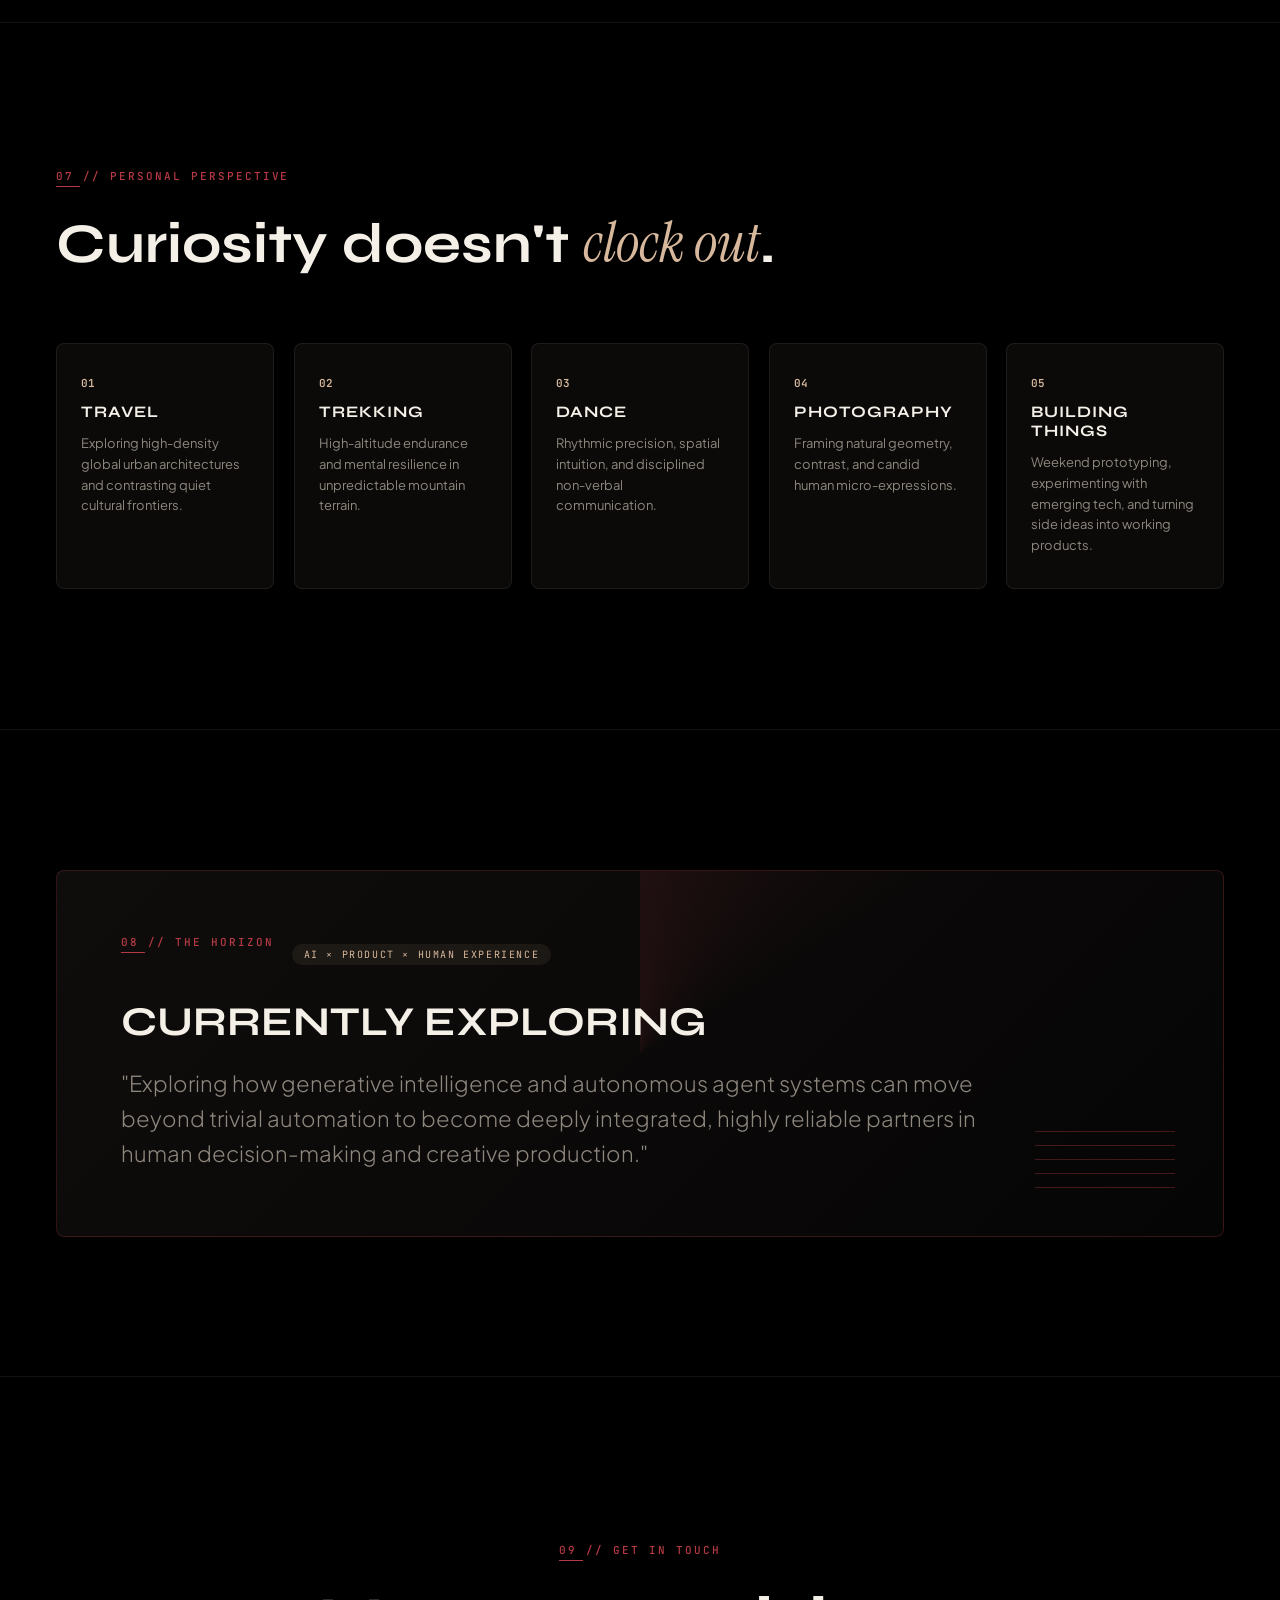
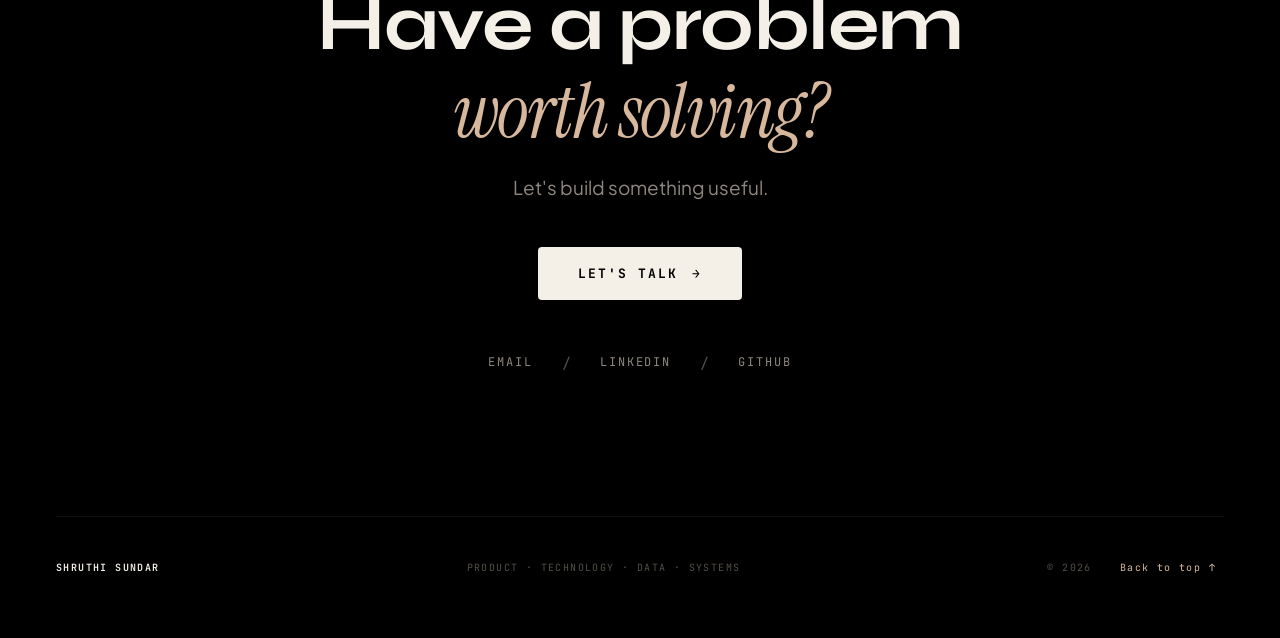
==== commit 8a418e9a: "fix: resolve scroll-reveal flash, glitch labels, and add shipped/concept badges - Fade-in sections a" ====
--- a/index.html
+++ b/index.html
@@ -195,6 +195,7 @@
               <div class="project-header-meta">
                 <span class="project-index">PROJECT 01 // BUSINESS / PRODUCT</span>
                 <span class="project-domains">PRODUCT · ENTREPRENEURSHIP · BUSINESS</span>
+                <span class="project-status-badge status-shipped">SHIPPED</span>
               </div>
               <h3 class="project-title">MANGO FACTORY</h3>
               <p class="project-description">
@@ -251,6 +252,7 @@
               <div class="project-header-meta">
                 <span class="project-index">PROJECT 02 // PERSONAL PRODUCT</span>
                 <span class="project-domains">PRODUCT · PWA · AUTOMATION · GEOLOCATION</span>
+                <span class="project-status-badge status-shipped">SHIPPED</span>
               </div>
               <h3 class="project-title">OFFICE TRACKER</h3>
               <p class="project-description">
@@ -307,6 +309,7 @@
               <div class="project-header-meta">
                 <span class="project-index">PROJECT 03 // PERSONAL PRODUCT</span>
                 <span class="project-domains">PRODUCT · PRODUCTIVITY · PERSONAL WORKFLOW</span>
+                <span class="project-status-badge status-shipped">SHIPPED</span>
               </div>
               <h3 class="project-title">JOB TRACKER</h3>
               <p class="project-description">
@@ -357,6 +360,7 @@
               <div class="project-header-meta">
                 <span class="project-index">PROJECT 04 // PRODUCT CONCEPT</span>
                 <span class="project-domains">PRODUCT CONCEPT · HOME · INFORMATION ARCHITECTURE</span>
+                <span class="project-status-badge status-concept">CONCEPT</span>
               </div>
               <h3 class="project-title">OWNLY</h3>
               <p class="project-description">
@@ -407,6 +411,7 @@
               <div class="project-header-meta">
                 <span class="project-index">PROJECT 05 // PRODUCT CONCEPT</span>
                 <span class="project-domains">PRODUCT CONCEPT · RESTAURANTS · REAL-TIME AVAILABILITY</span>
+                <span class="project-status-badge status-concept">CONCEPT</span>
               </div>
               <h3 class="project-title">DINE-IN NOW</h3>
               <p class="project-description">
@@ -457,6 +462,7 @@
               <div class="project-header-meta">
                 <span class="project-index">PROJECT 06 // PRODUCT CONCEPT</span>
                 <span class="project-domains">PRODUCT CONCEPT · AI · E-COMMERCE UX</span>
+                <span class="project-status-badge status-concept">CONCEPT</span>
               </div>
               <h3 class="project-title">AI VIRTUAL TRY-ON</h3>
               <p class="project-description">
--- a/style.css
+++ b/style.css
@@ -614,16 +614,31 @@
 }
 
 /* Staggered Smooth Scroll Reveal */
+/* Visible by default so content never disappears if JS is slow, fails, or is disabled */
 .reveal-item {
+  opacity: 1;
+  transform: none;
+}
+
+/* Only hide-then-fade once JS confirms the reveal observer is running */
+.js-reveal .reveal-item {
   opacity: 0;
-  transform: translateY(32px);
-  transition: opacity 0.85s cubic-bezier(0.16, 1, 0.3, 1), transform 0.85s cubic-bezier(0.16, 1, 0.3, 1);
+  transform: translateY(16px);
+  transition: opacity 0.35s cubic-bezier(0.16, 1, 0.3, 1), transform 0.35s cubic-bezier(0.16, 1, 0.3, 1);
   will-change: opacity, transform;
 }
 
-.reveal-item.is-visible {
+.js-reveal .reveal-item.is-visible {
   opacity: 1;
   transform: translateY(0);
+}
+
+@media (prefers-reduced-motion: reduce) {
+  .js-reveal .reveal-item {
+    opacity: 1;
+    transform: none;
+    transition: none;
+  }
 }
 
 /* ==========================================================================
@@ -877,6 +892,48 @@
   font-size: 10px;
   letter-spacing: 0.16em;
   color: var(--text-dim);
+}
+
+.project-status-badge {
+  font-family: var(--font-mono);
+  font-size: 9.5px;
+  font-weight: 700;
+  letter-spacing: 0.14em;
+  text-transform: uppercase;
+  display: inline-flex;
+  align-items: center;
+  gap: 6px;
+  padding: 4px 10px;
+  border-radius: 100px;
+  border: 1px solid;
+}
+
+.project-status-badge::before {
+  content: '';
+  width: 5px;
+  height: 5px;
+  border-radius: 50%;
+}
+
+.project-status-badge.status-shipped {
+  color: #3BB17B;
+  border-color: rgba(59, 177, 123, 0.35);
+  background: rgba(59, 177, 123, 0.08);
+}
+
+.project-status-badge.status-shipped::before {
+  background: #3BB17B;
+  box-shadow: 0 0 8px #3BB17B;
+}
+
+.project-status-badge.status-concept {
+  color: var(--text-dim);
+  border-color: rgba(244, 240, 232, 0.2);
+  background: rgba(244, 240, 232, 0.04);
+}
+
+.project-status-badge.status-concept::before {
+  background: var(--text-dim);
 }
 
 .project-title {
@@ -3503,19 +3560,6 @@
   }
 }
 
-/* 6. CIPHER DECODING TEXT SCRAMBLE */
-.cipher-scramble {
-  display: inline-block;
-  font-family: var(--font-mono);
-  letter-spacing: 0.12em;
-  transition: color 0.3s ease, text-shadow 0.3s ease;
-}
-
-.cipher-scramble.is-decoding {
-  color: var(--accent-warm-gold) !important;
-  text-shadow: 0 0 10px rgba(216, 184, 156, 0.7);
-}
-
 /* 7. INTERACTIVE TELEMETRY OSCILLOSCOPE */
 .telemetry-oscilloscope {
   display: inline-flex;
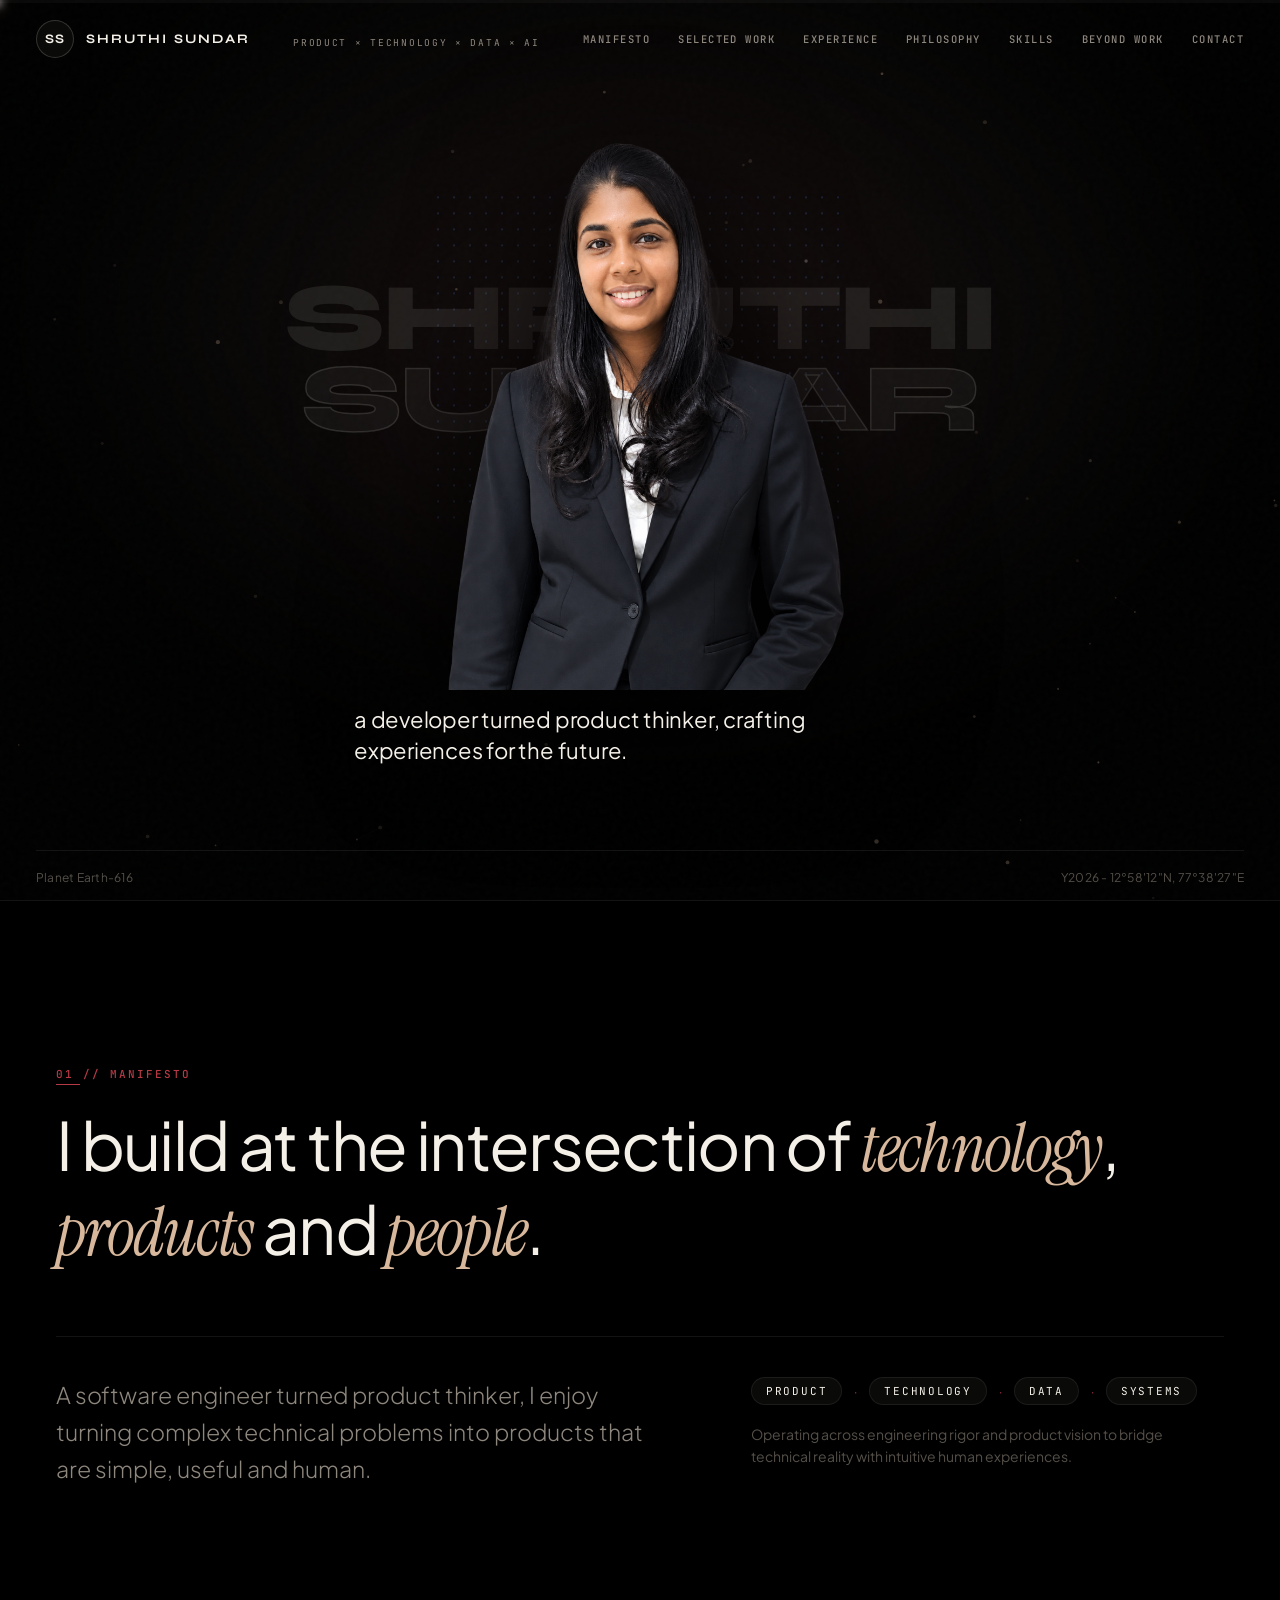
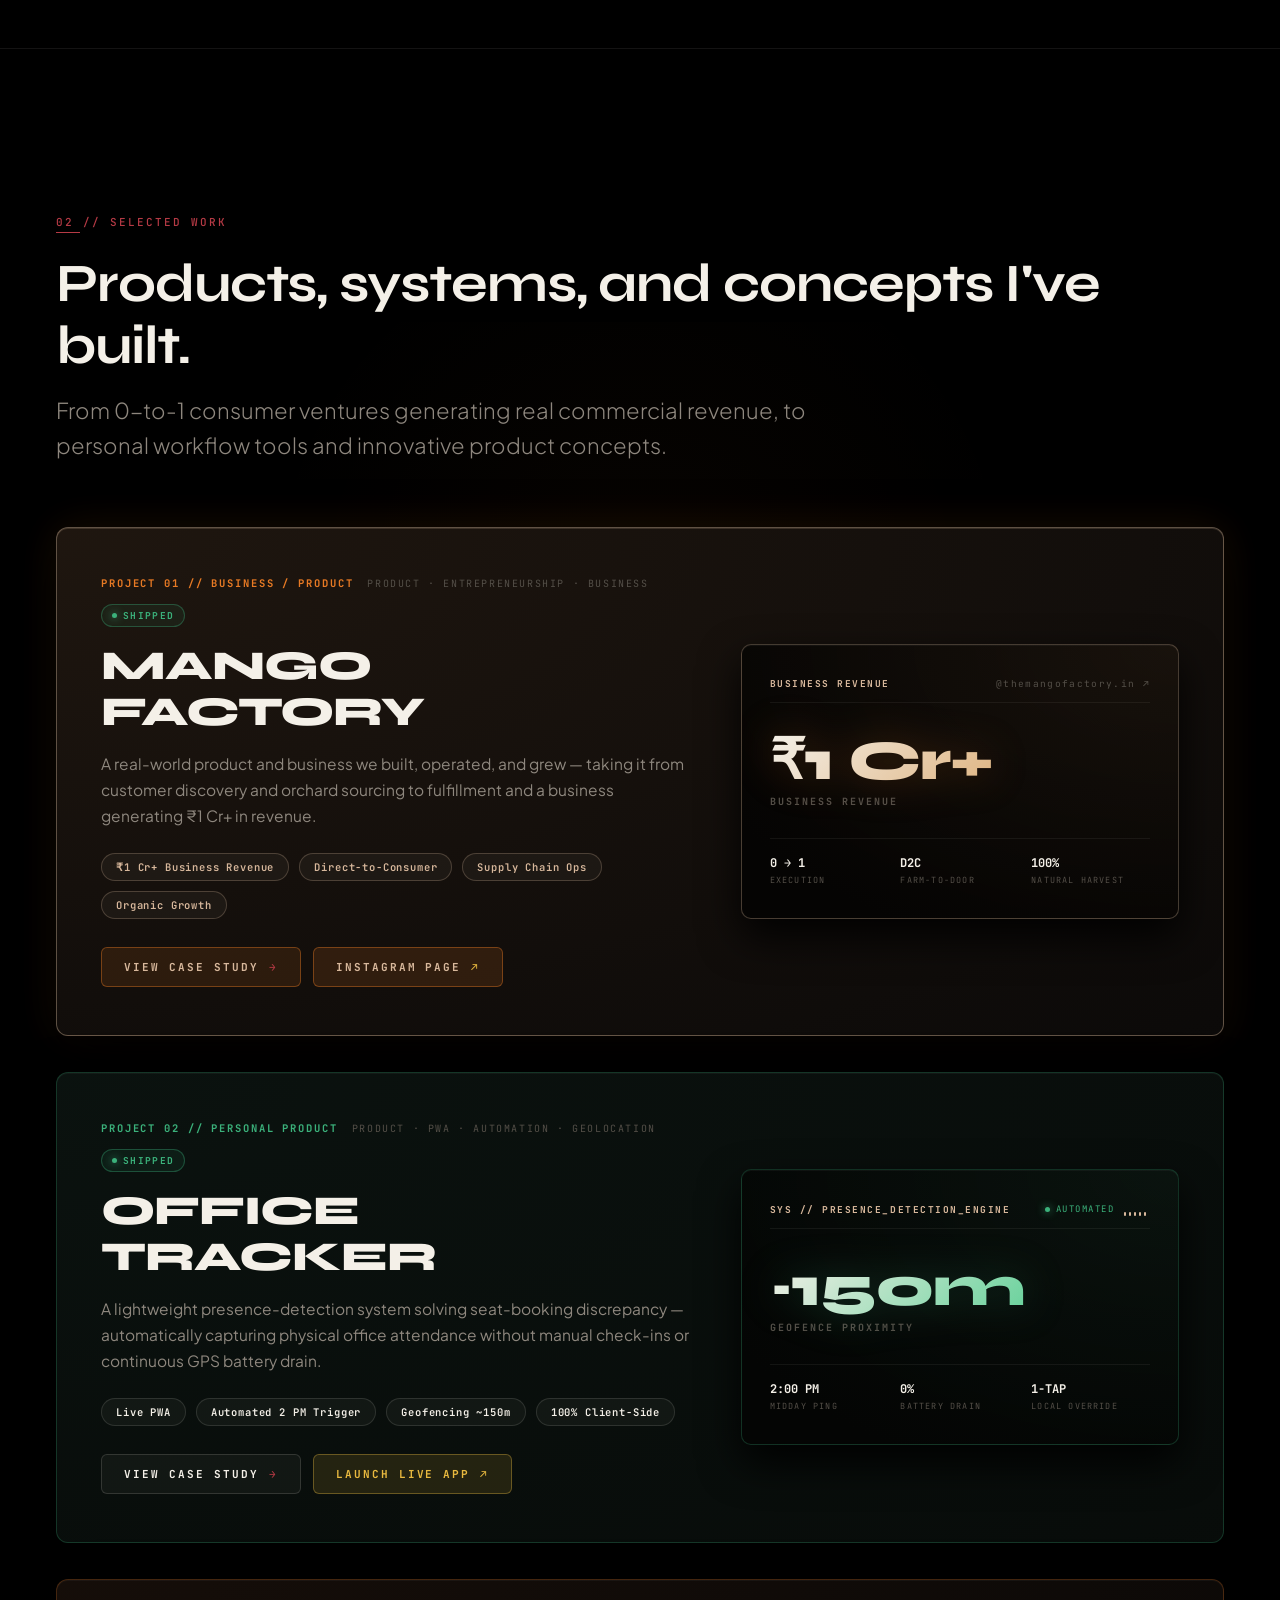
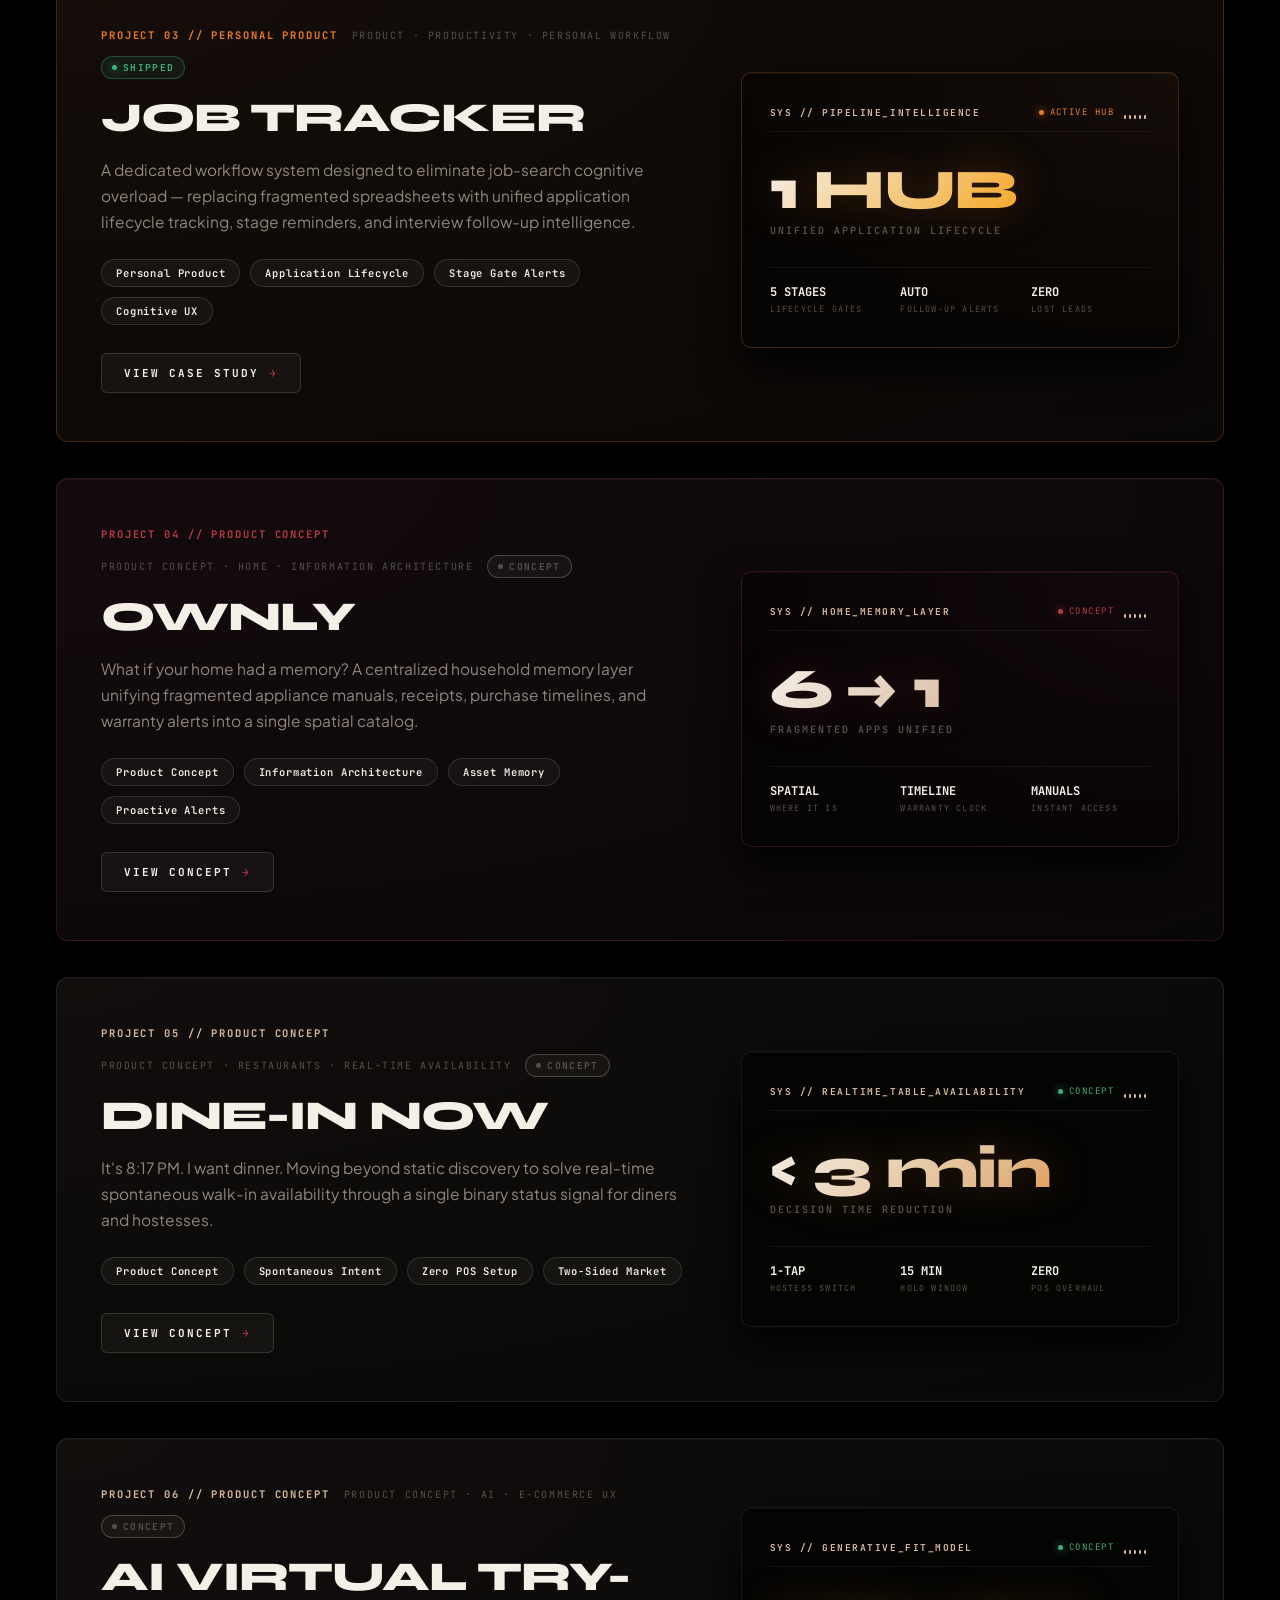
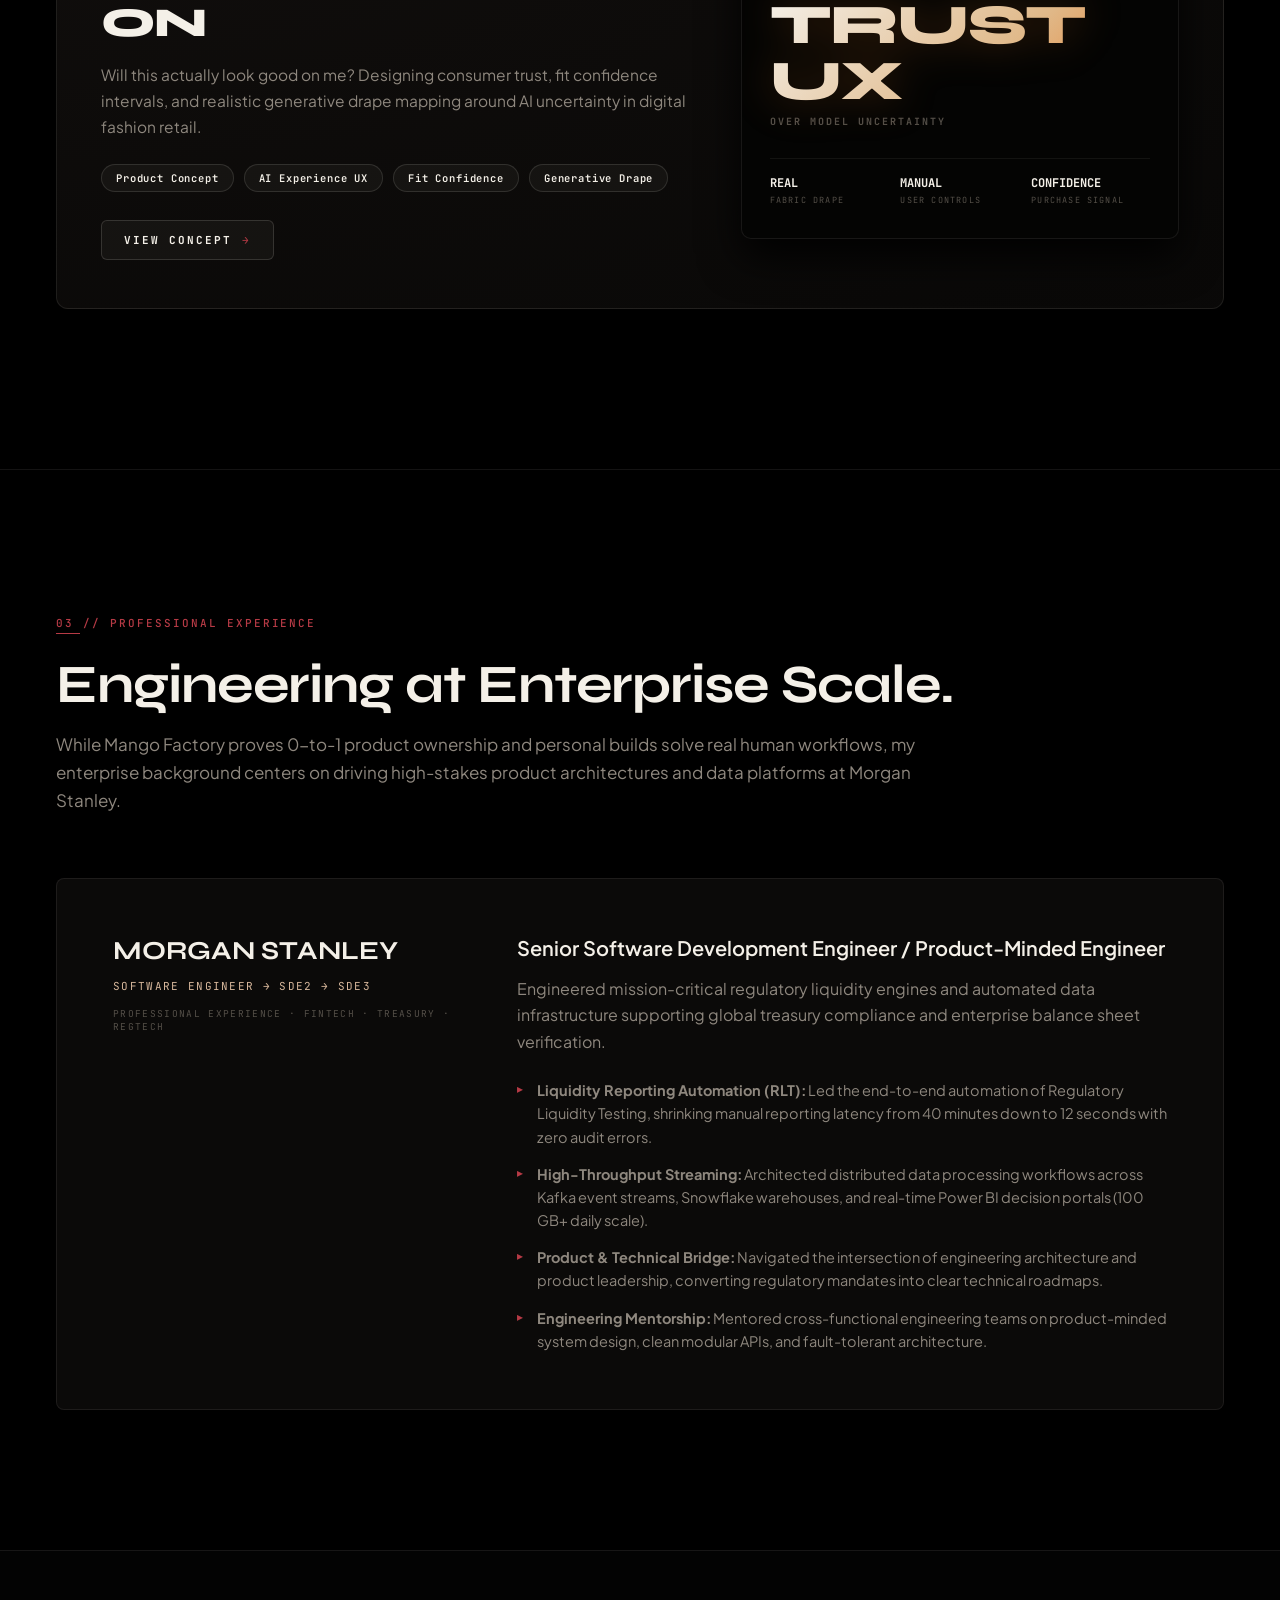
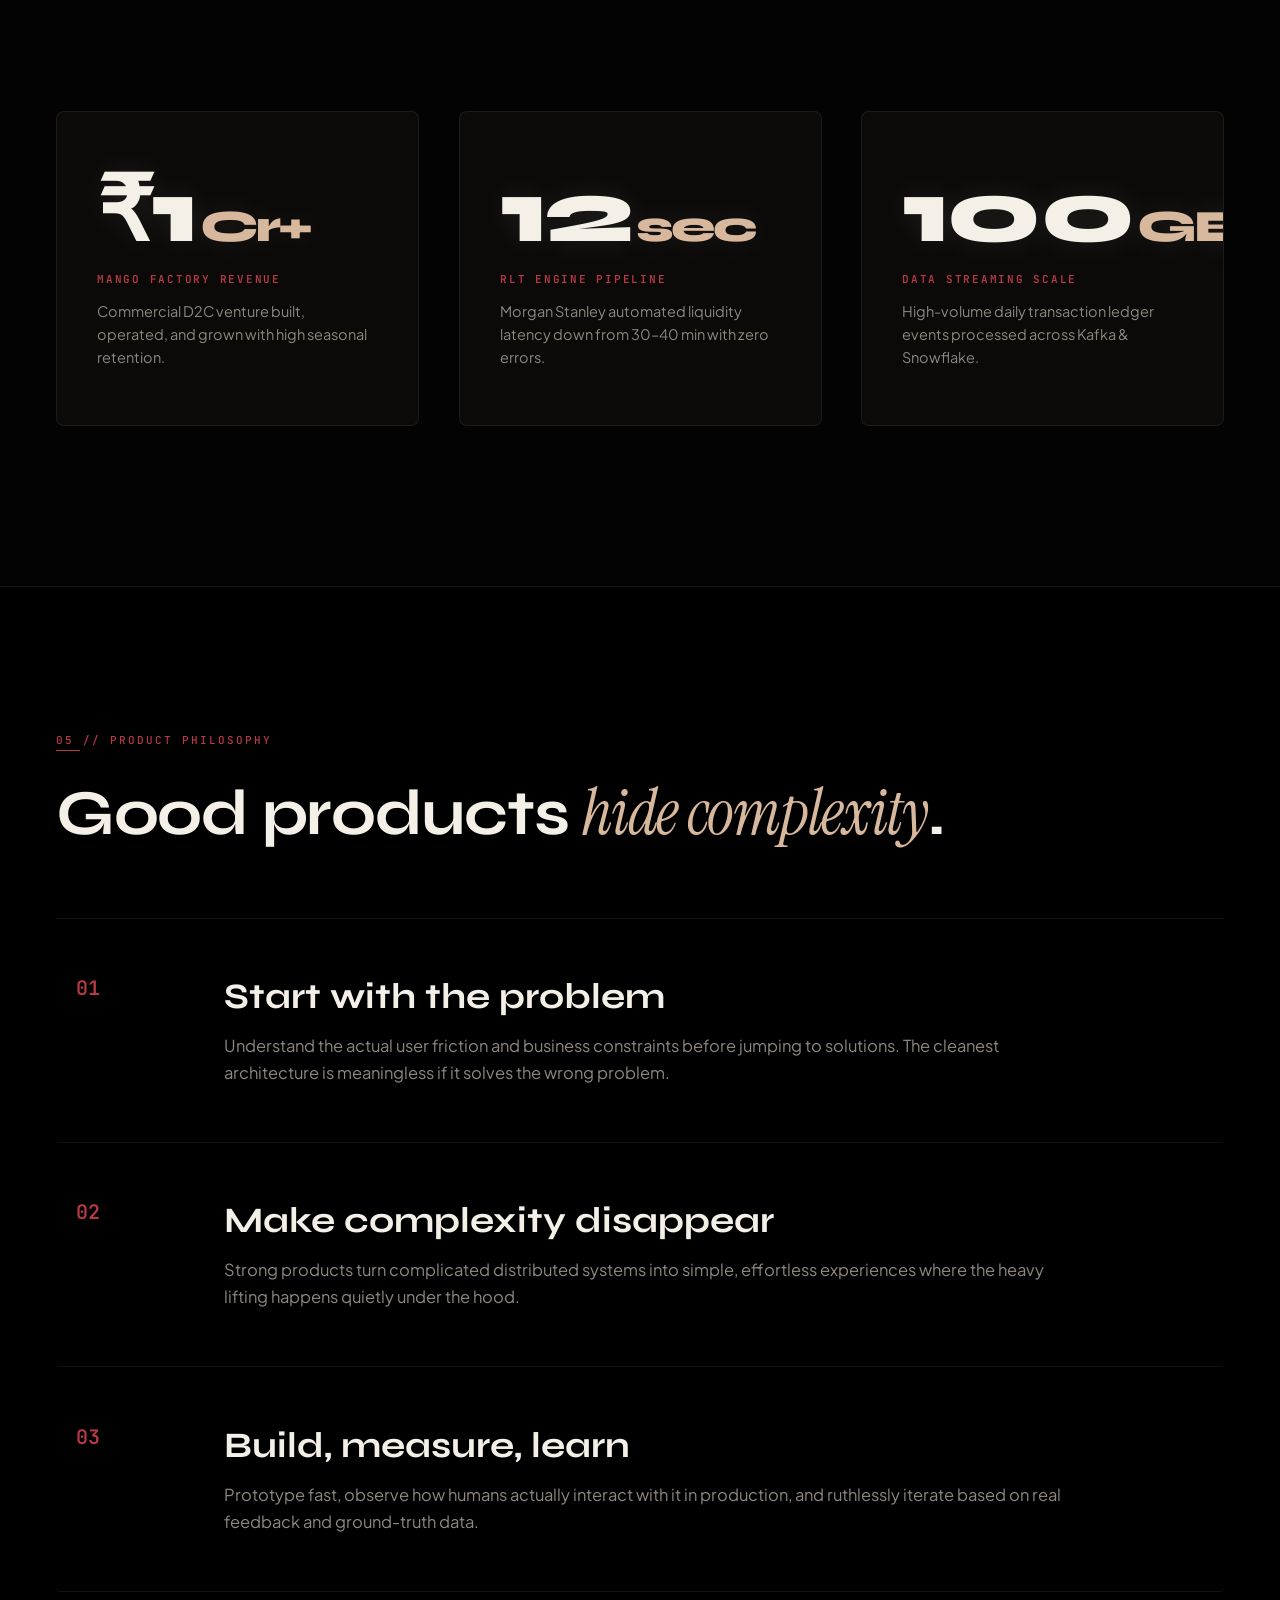
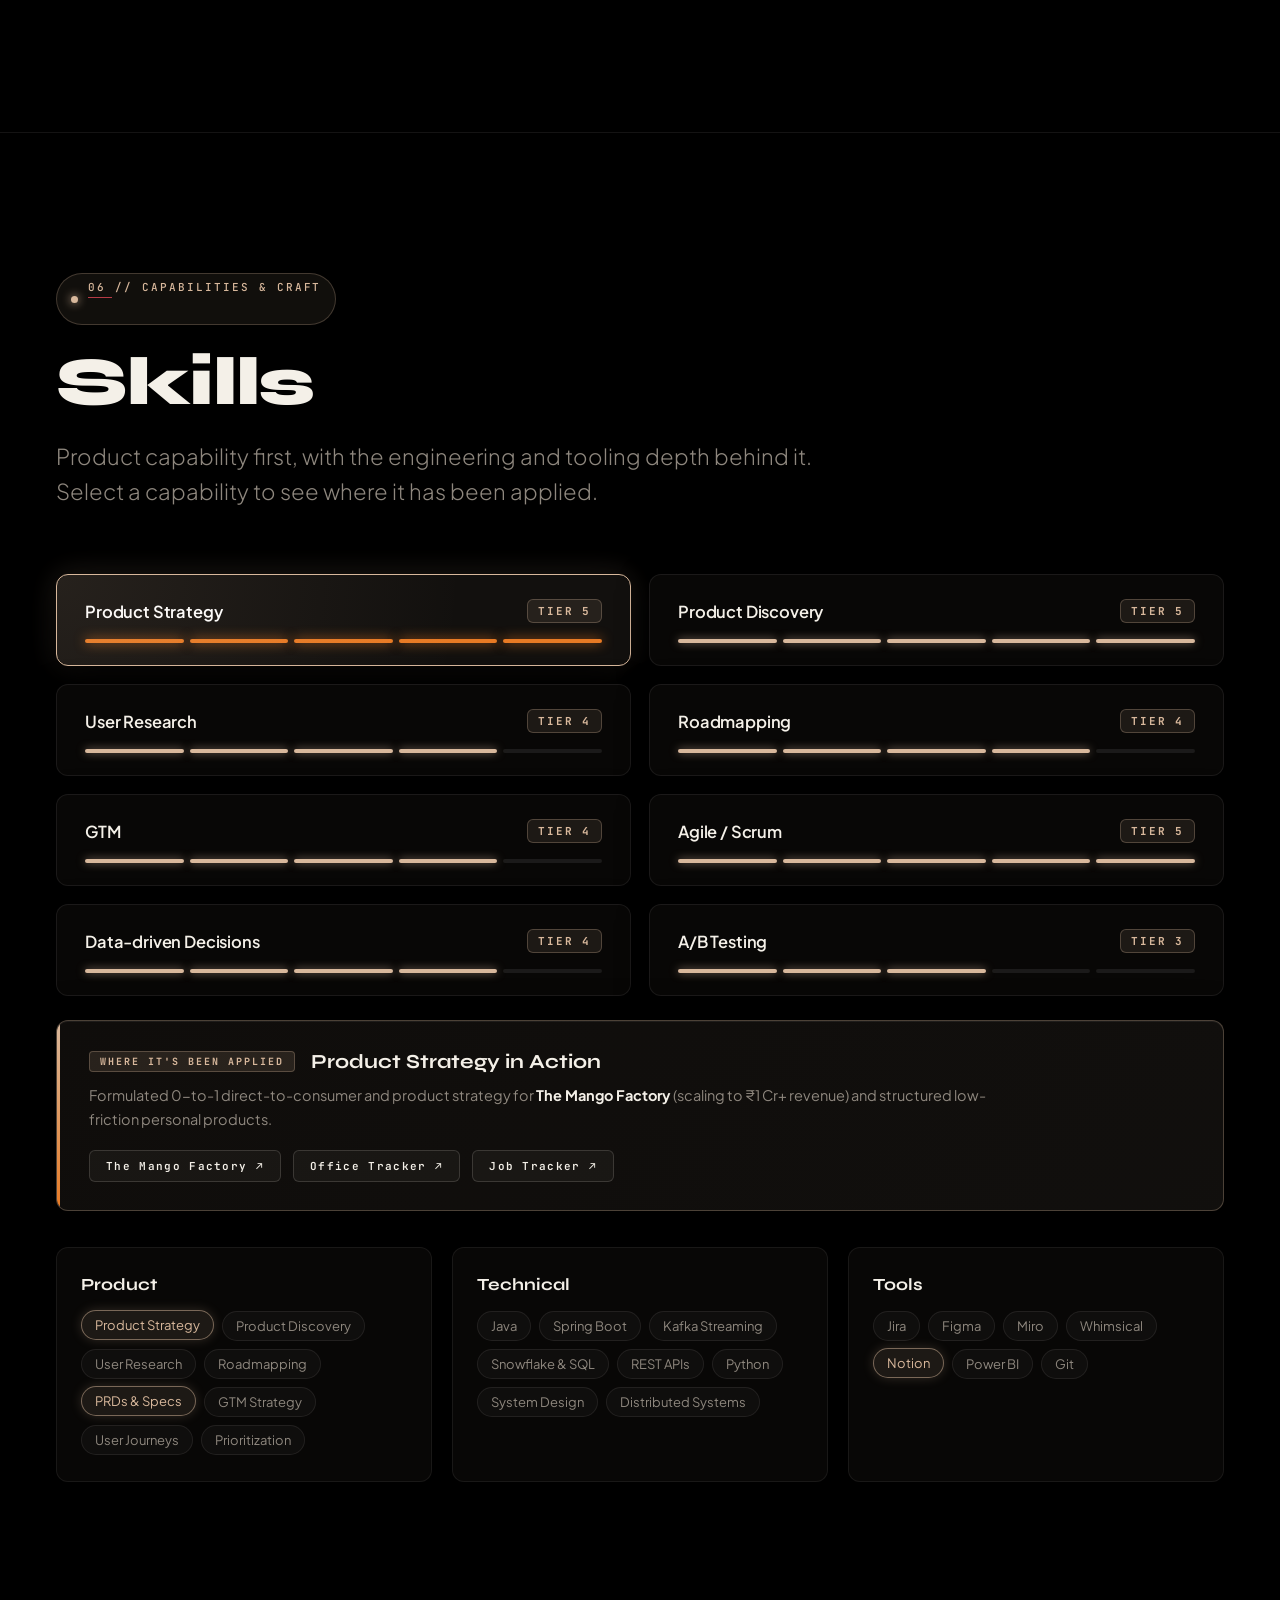
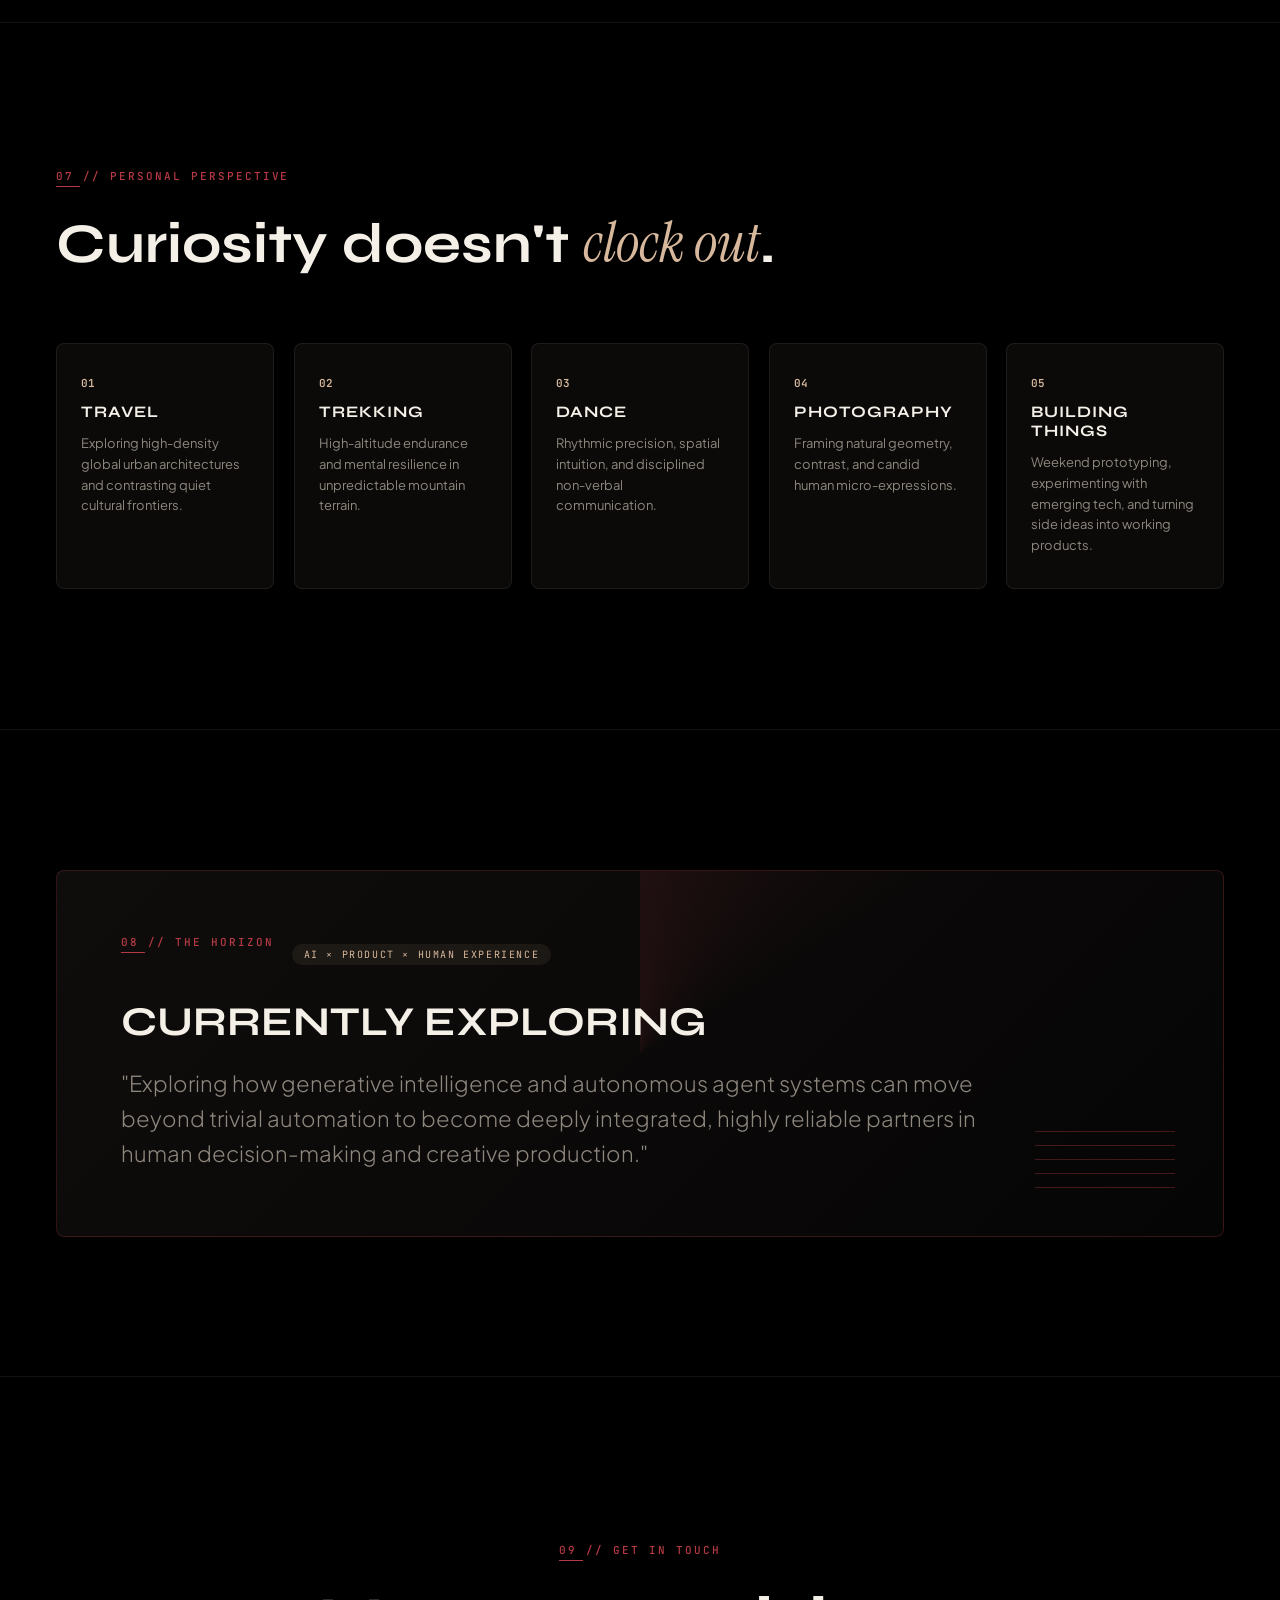
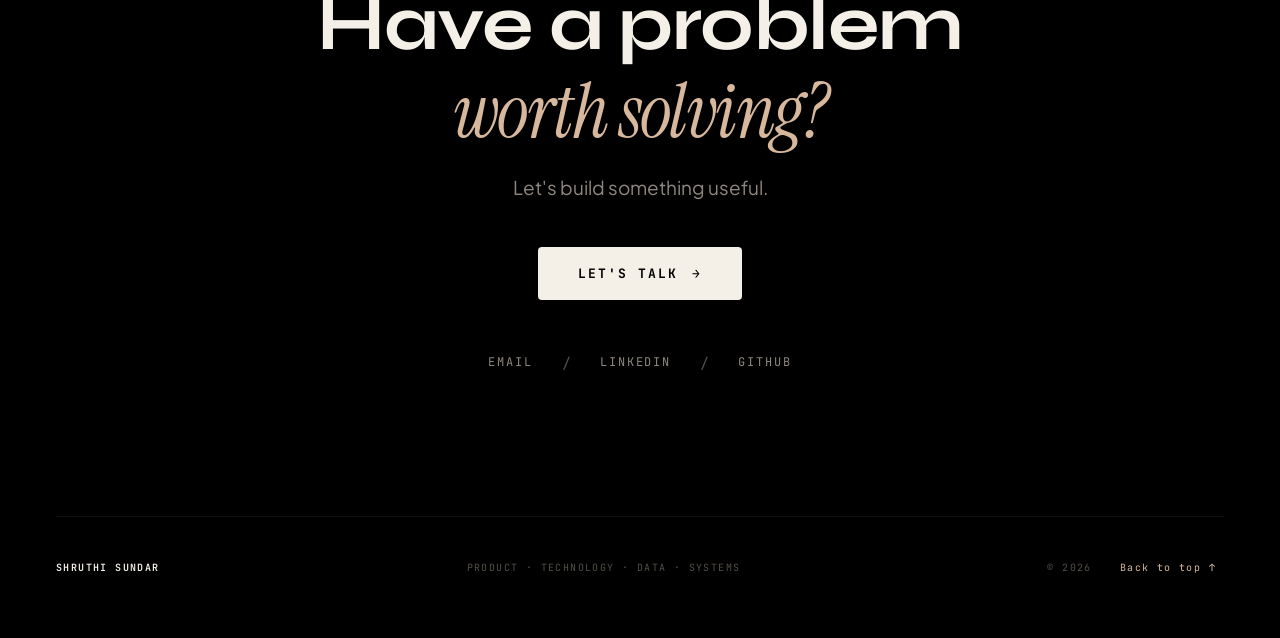
==== commit e6e83123: "fix: replace placeholder contact links with real email, LinkedIn, and GitHub The "LET'S TALK" CTA an" ====
--- a/index.html
+++ b/index.html
@@ -935,18 +935,18 @@
           <p class="closing-sub">Let's build something useful.</p>
 
           <div class="cta-actions-row">
-            <a href="mailto:shruthisundar@example.com" class="cta-button-main">
+            <a href="mailto:shruthi2k1@gmail.com" class="cta-button-main">
               <span>LET'S TALK</span>
               <span class="cta-arrow-icon">→</span>
             </a>
           </div>
 
           <div class="social-links-row">
-            <a href="mailto:shruthisundar@example.com" class="social-link" target="_blank" rel="noopener">EMAIL</a>
+            <a href="mailto:shruthi2k1@gmail.com" class="social-link" target="_blank" rel="noopener">EMAIL</a>
             <span class="social-sep">/</span>
-            <a href="https://linkedin.com" class="social-link" target="_blank" rel="noopener">LINKEDIN</a>
+            <a href="https://linkedin.com/in/shruthi1812" class="social-link" target="_blank" rel="noopener">LINKEDIN</a>
             <span class="social-sep">/</span>
-            <a href="https://github.com" class="social-link" target="_blank" rel="noopener">GITHUB</a>
+            <a href="https://github.com/shruthi-1234" class="social-link" target="_blank" rel="noopener">GITHUB</a>
           </div>
         </div>
 
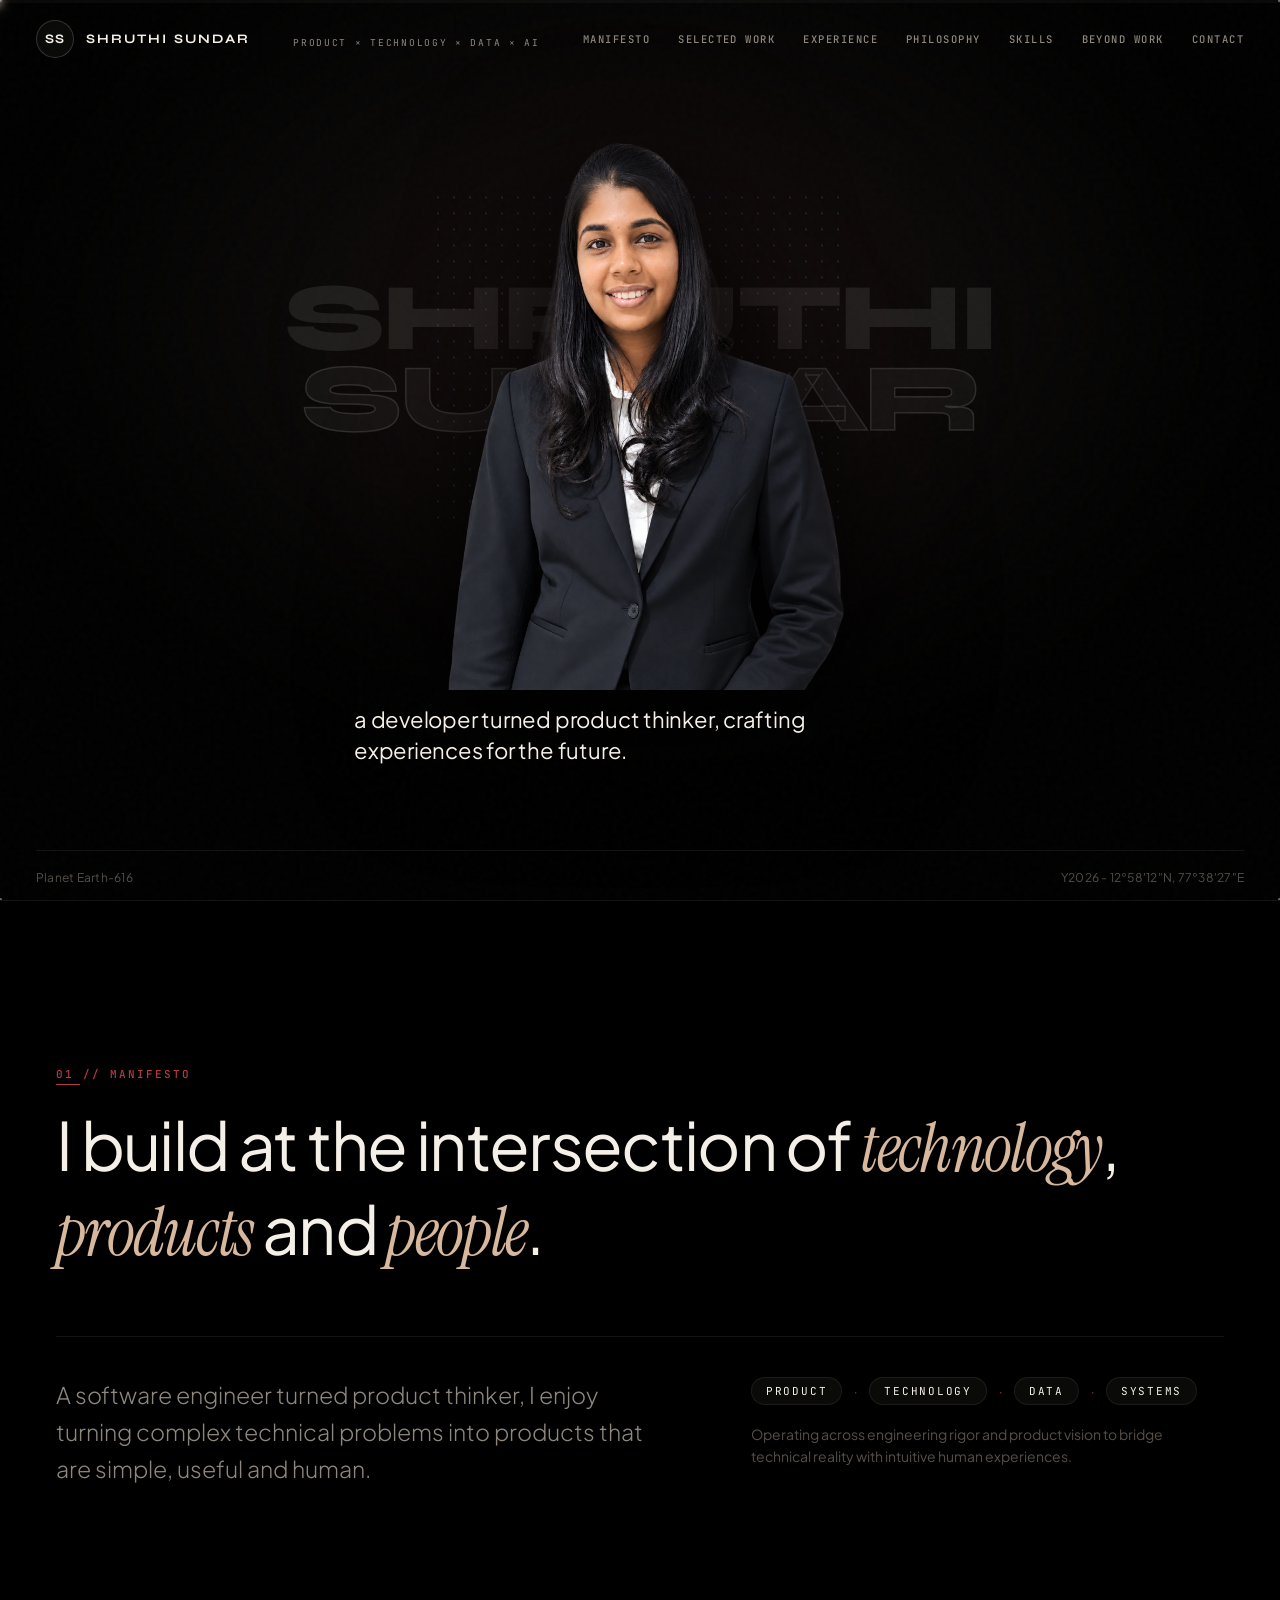
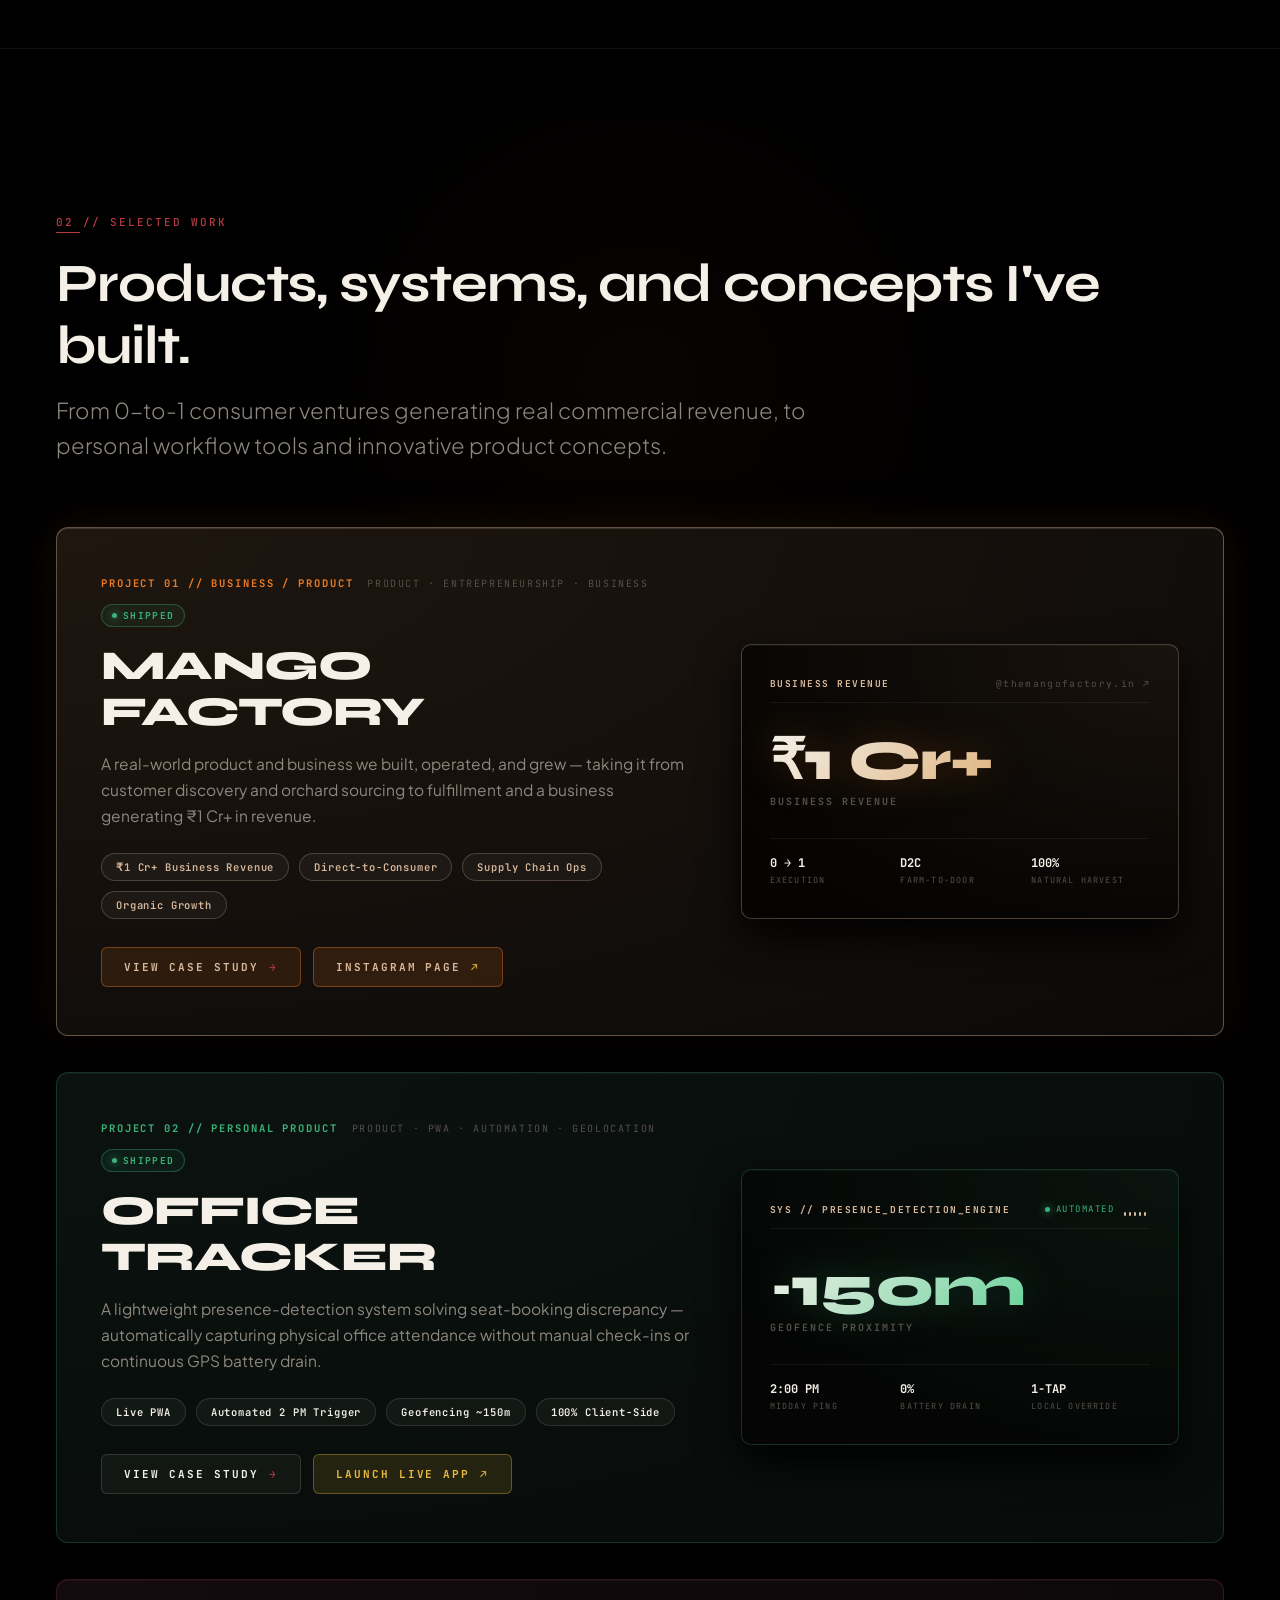
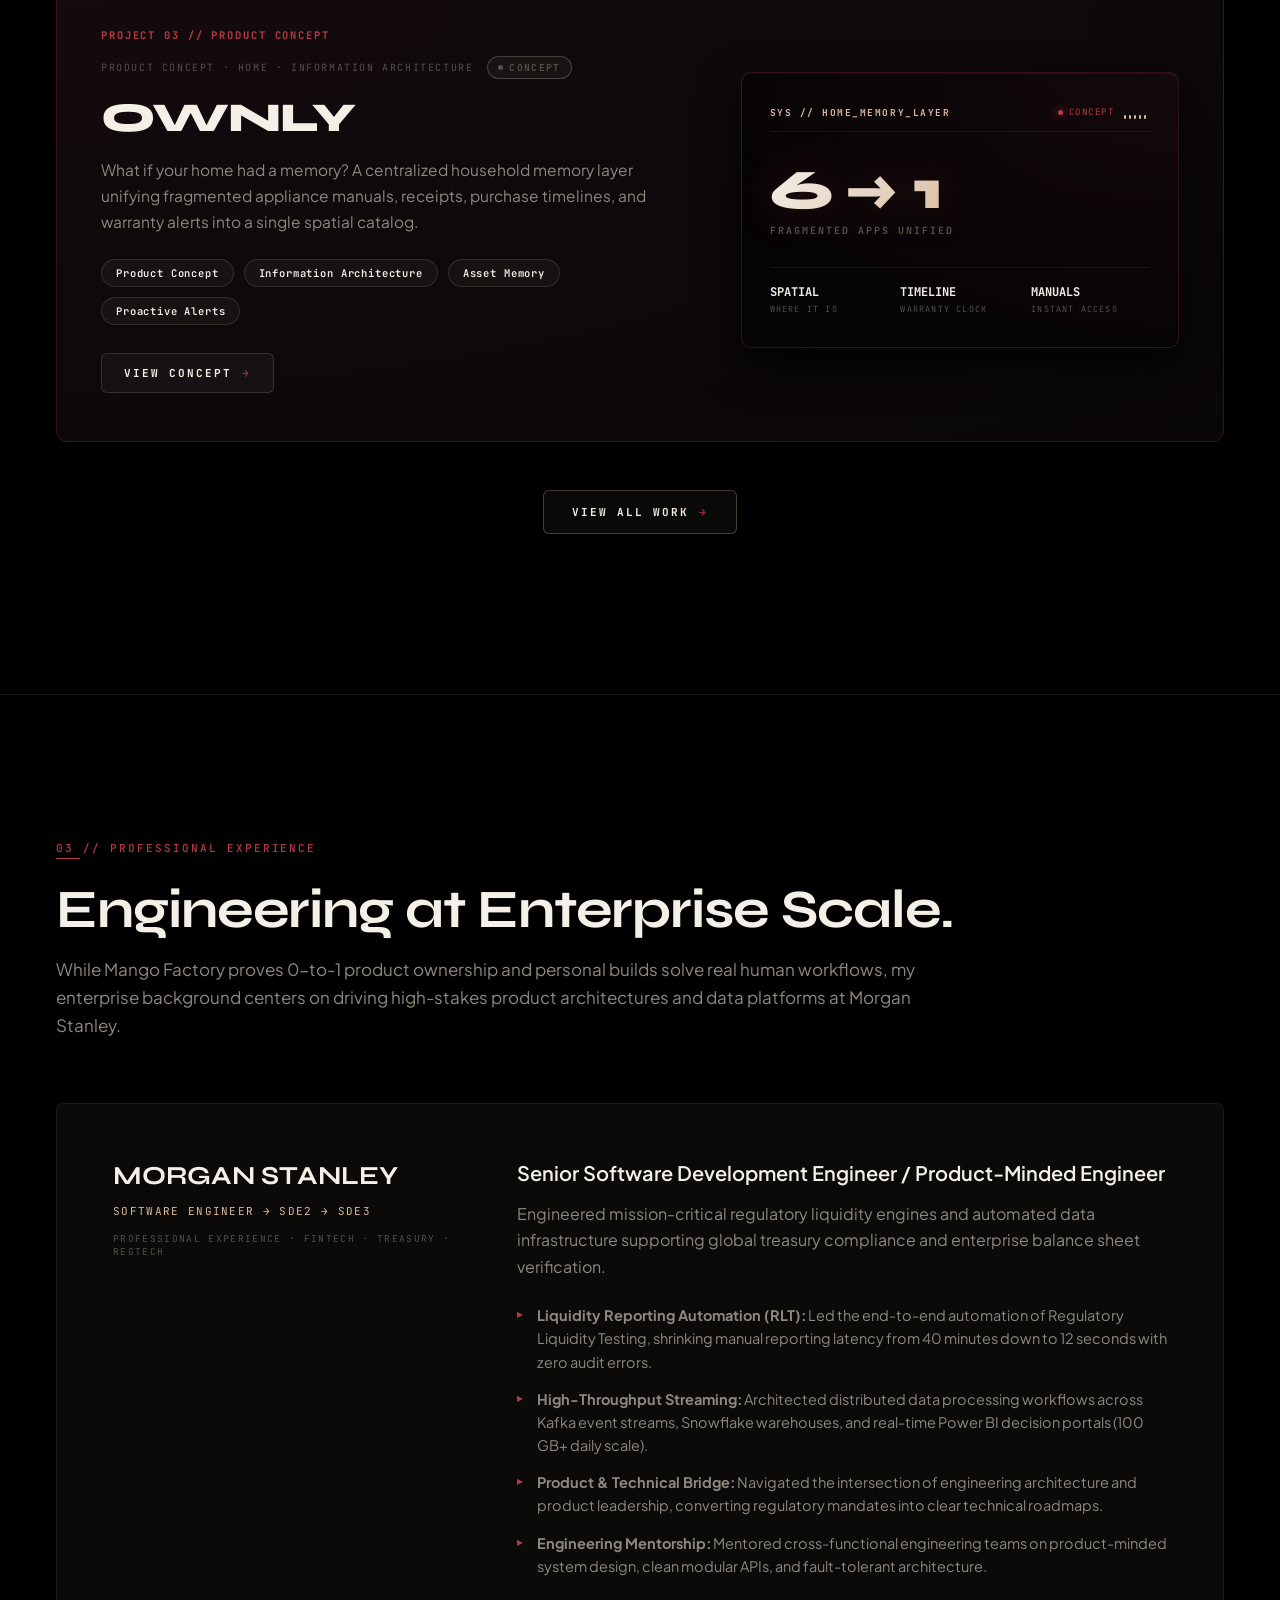
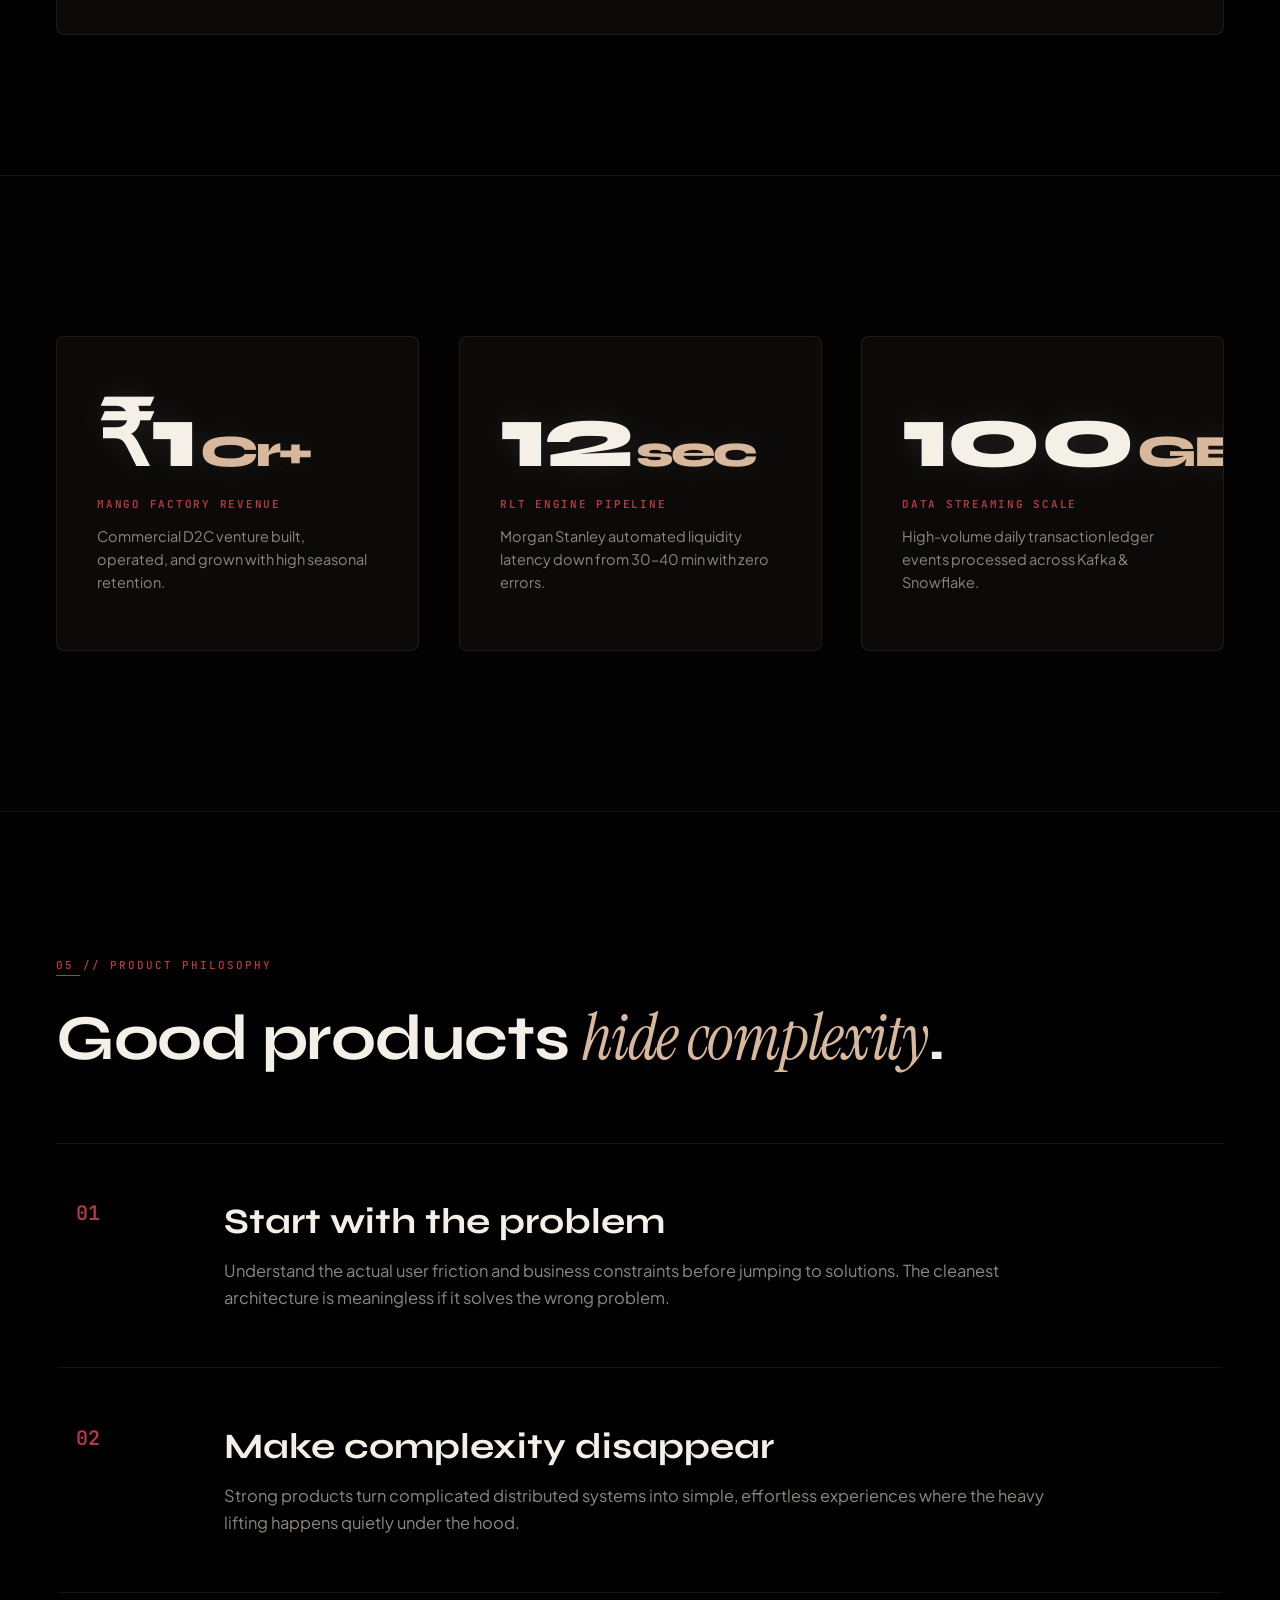
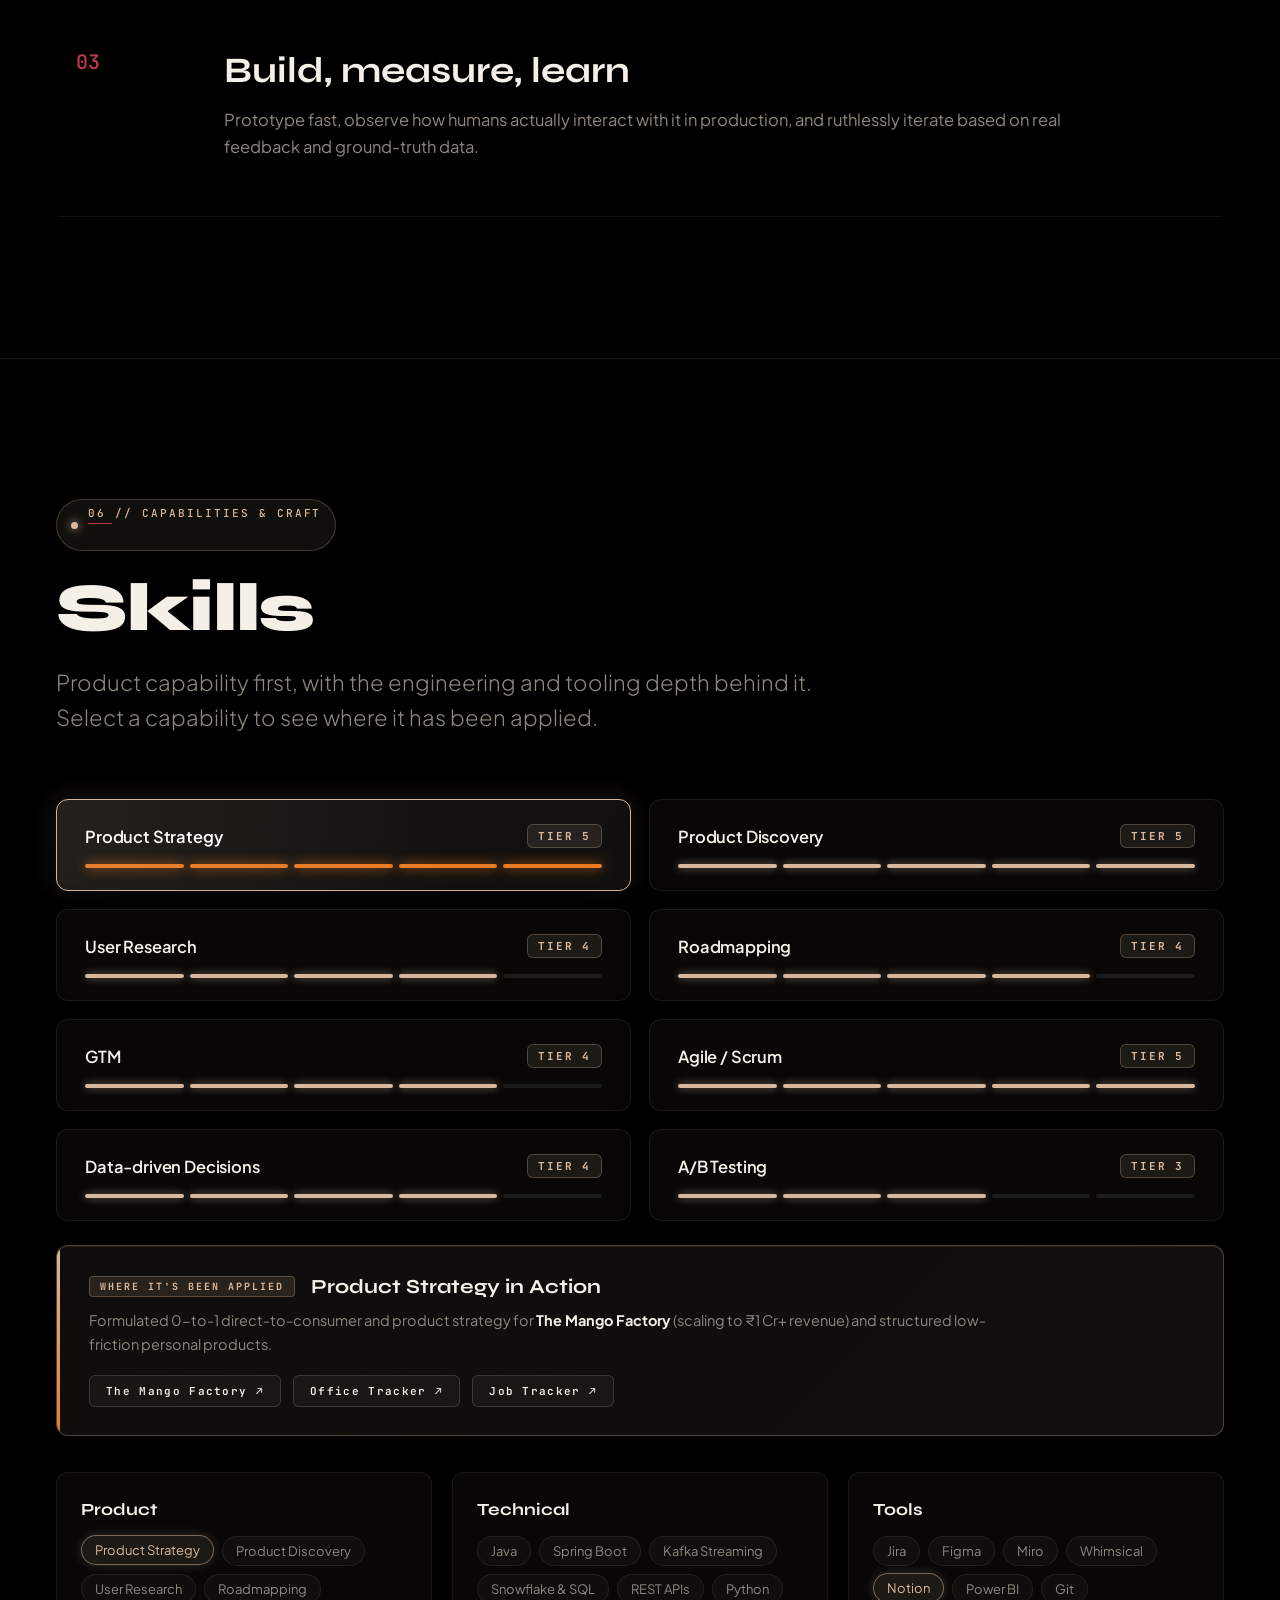
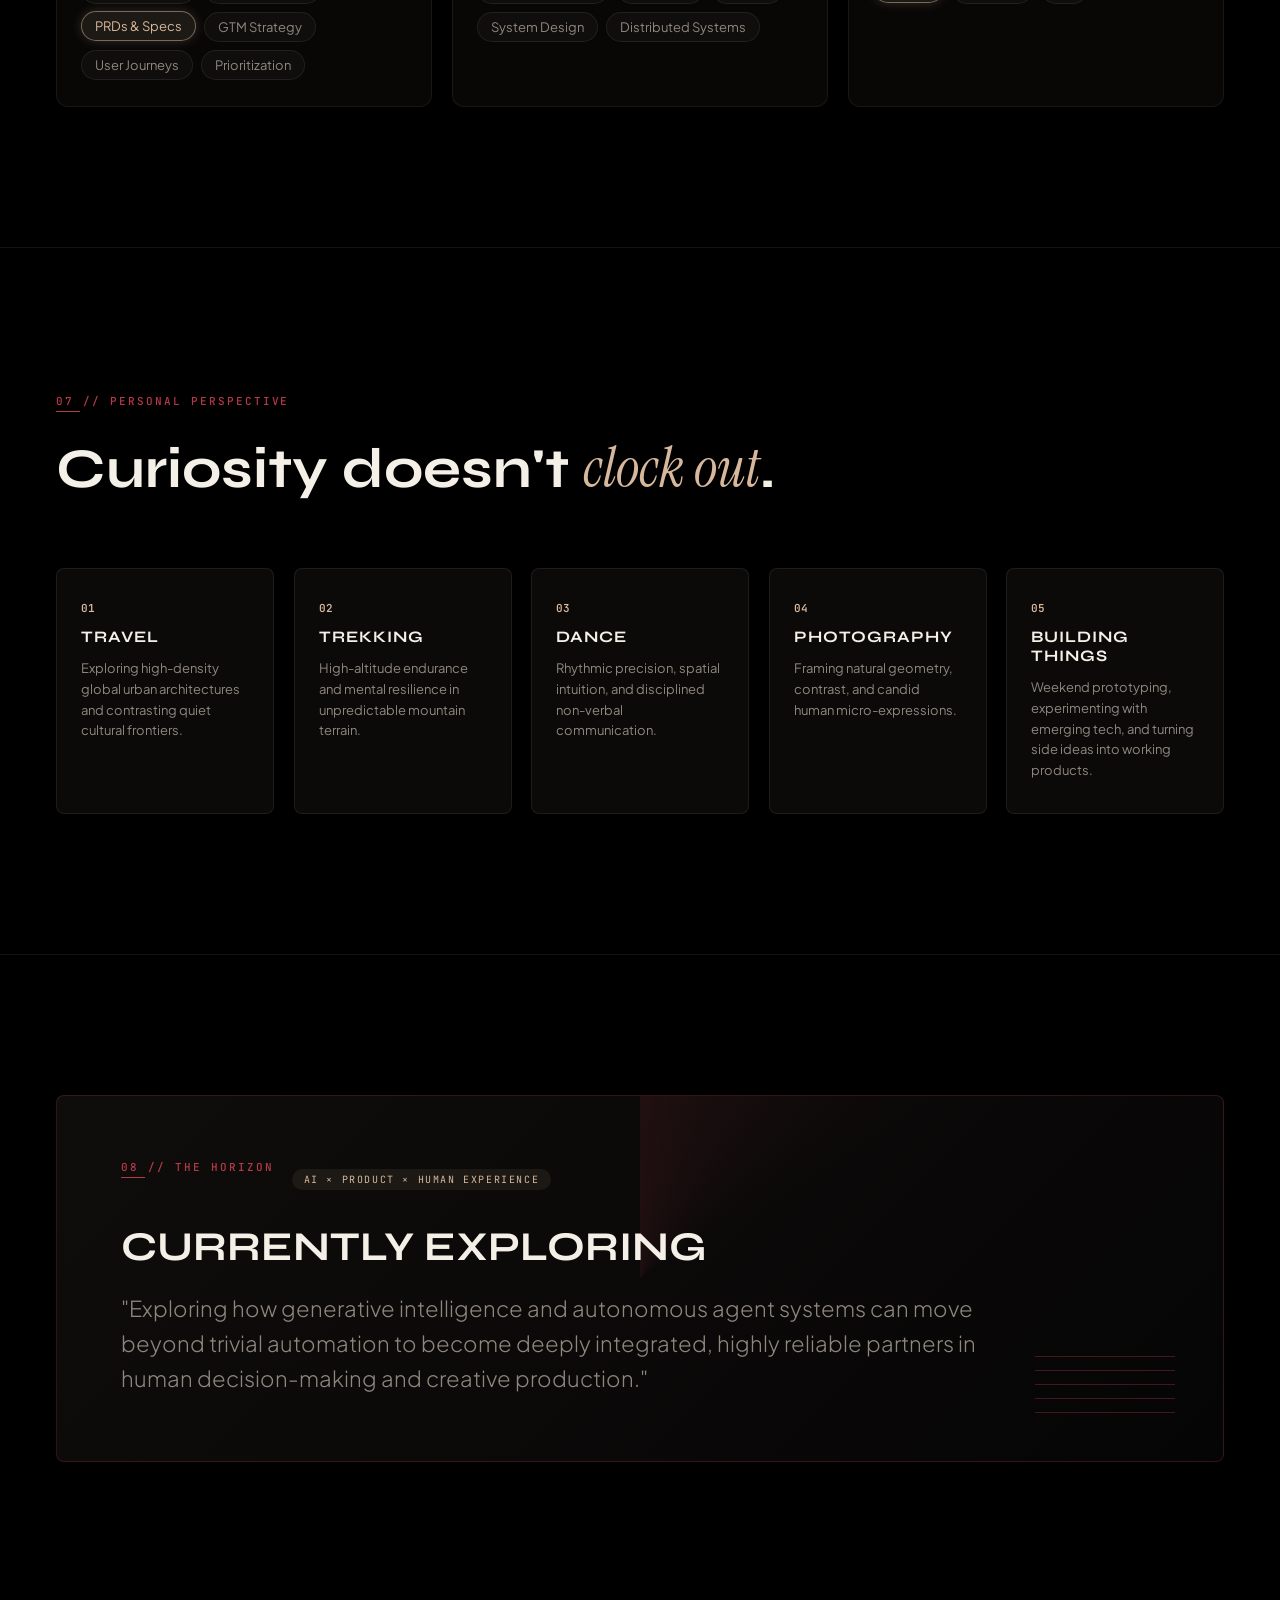
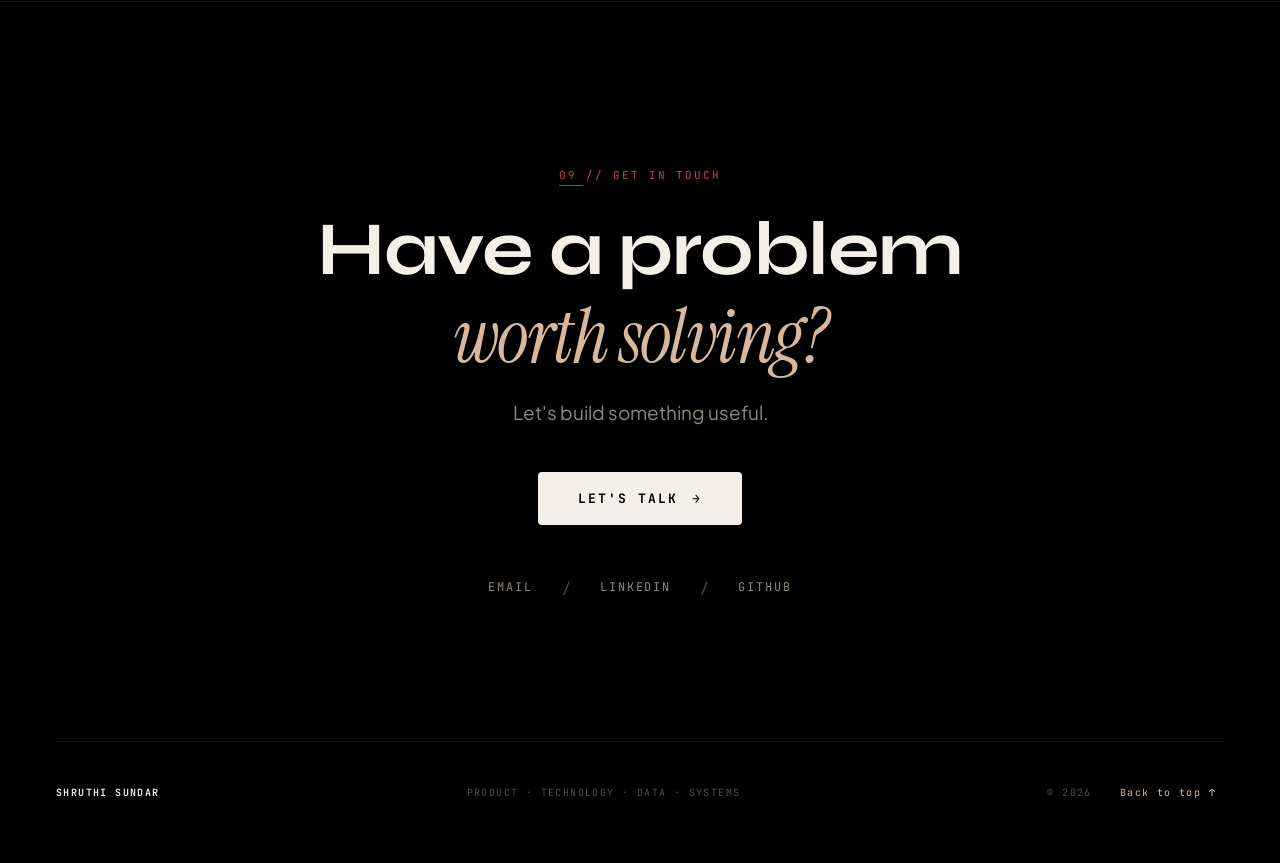
==== commit 800b90f3: "refactor: trim Selected Work to 3 flagship case studies, move rest to work.html Main page now spotli" ====
--- a/index.html
+++ b/index.html
@@ -303,62 +303,11 @@
             </div>
           </article>
 
-          <!-- PROJECT 03: JOB TRACKER -->
-          <article class="editorial-project-block streaming-project reveal-item">
-            <div class="project-left-col">
-              <div class="project-header-meta">
-                <span class="project-index">PROJECT 03 // PERSONAL PRODUCT</span>
-                <span class="project-domains">PRODUCT · PRODUCTIVITY · PERSONAL WORKFLOW</span>
-                <span class="project-status-badge status-shipped">SHIPPED</span>
-              </div>
-              <h3 class="project-title">JOB TRACKER</h3>
-              <p class="project-description">
-                A dedicated workflow system designed to eliminate job-search cognitive overload — replacing fragmented spreadsheets with unified application lifecycle tracking, stage reminders, and interview follow-up intelligence.
-              </p>
-              <div class="project-metrics-pills">
-                <span class="metric-badge">Personal Product</span>
-                <span class="metric-badge">Application Lifecycle</span>
-                <span class="metric-badge">Stage Gate Alerts</span>
-                <span class="metric-badge">Cognitive UX</span>
-              </div>
-              <a href="job-tracker.html" class="project-action-link">
-                <span>VIEW CASE STUDY</span>
-                <span class="action-arrow">→</span>
-              </a>
-            </div>
-            <div class="project-right-col">
-              <div class="schematic-card streaming-card">
-                <div class="schematic-header">
-                  <span class="schema-code">SYS // PIPELINE_INTELLIGENCE</span>
-                  <span class="schema-status live-amber">ACTIVE HUB</span>
-                </div>
-                <div class="fms-hero-metric">
-                  <div class="fms-number-giant amber-number">1 HUB</div>
-                  <div class="fms-label">UNIFIED APPLICATION LIFECYCLE</div>
-                </div>
-                <div class="fms-sub-metrics-grid">
-                  <div class="fms-sub-col">
-                    <span class="fms-sub-val">5 STAGES</span>
-                    <span class="fms-sub-lbl">LIFECYCLE GATES</span>
-                  </div>
-                  <div class="fms-sub-col">
-                    <span class="fms-sub-val">AUTO</span>
-                    <span class="fms-sub-lbl">FOLLOW-UP ALERTS</span>
-                  </div>
-                  <div class="fms-sub-col">
-                    <span class="fms-sub-val">ZERO</span>
-                    <span class="fms-sub-lbl">LOST LEADS</span>
-                  </div>
-                </div>
-              </div>
-            </div>
-          </article>
-
-          <!-- PROJECT 04: OWNLY -->
+          <!-- PROJECT 03: OWNLY -->
           <article class="editorial-project-block analytics-project reveal-item">
             <div class="project-left-col">
               <div class="project-header-meta">
-                <span class="project-index">PROJECT 04 // PRODUCT CONCEPT</span>
+                <span class="project-index">PROJECT 03 // PRODUCT CONCEPT</span>
                 <span class="project-domains">PRODUCT CONCEPT · HOME · INFORMATION ARCHITECTURE</span>
                 <span class="project-status-badge status-concept">CONCEPT</span>
               </div>
@@ -405,108 +354,13 @@
             </div>
           </article>
 
-          <!-- PROJECT 05: DINE-IN NOW -->
-          <article class="editorial-project-block reveal-item">
-            <div class="project-left-col">
-              <div class="project-header-meta">
-                <span class="project-index">PROJECT 05 // PRODUCT CONCEPT</span>
-                <span class="project-domains">PRODUCT CONCEPT · RESTAURANTS · REAL-TIME AVAILABILITY</span>
-                <span class="project-status-badge status-concept">CONCEPT</span>
-              </div>
-              <h3 class="project-title">DINE-IN NOW</h3>
-              <p class="project-description">
-                It's 8:17 PM. I want dinner. Moving beyond static discovery to solve real-time spontaneous walk-in availability through a single binary status signal for diners and hostesses.
-              </p>
-              <div class="project-metrics-pills">
-                <span class="metric-badge">Product Concept</span>
-                <span class="metric-badge">Spontaneous Intent</span>
-                <span class="metric-badge">Zero POS Setup</span>
-                <span class="metric-badge">Two-Sided Market</span>
-              </div>
-              <a href="dine-in-now.html" class="project-action-link">
-                <span>VIEW CONCEPT</span>
-                <span class="action-arrow">→</span>
-              </a>
-            </div>
-            <div class="project-right-col">
-              <div class="schematic-card">
-                <div class="schematic-header">
-                  <span class="schema-code">SYS // REALTIME_TABLE_AVAILABILITY</span>
-                  <span class="schema-status">CONCEPT</span>
-                </div>
-                <div class="fms-hero-metric">
-                  <div class="fms-number-giant">< 3 min</div>
-                  <div class="fms-label">DECISION TIME REDUCTION</div>
-                </div>
-                <div class="fms-sub-metrics-grid">
-                  <div class="fms-sub-col">
-                    <span class="fms-sub-val">1-TAP</span>
-                    <span class="fms-sub-lbl">HOSTESS SWITCH</span>
-                  </div>
-                  <div class="fms-sub-col">
-                    <span class="fms-sub-val">15 MIN</span>
-                    <span class="fms-sub-lbl">HOLD WINDOW</span>
-                  </div>
-                  <div class="fms-sub-col">
-                    <span class="fms-sub-val">ZERO</span>
-                    <span class="fms-sub-lbl">POS OVERHAUL</span>
-                  </div>
-                </div>
-              </div>
-            </div>
-          </article>
-
-          <!-- PROJECT 06: AI VIRTUAL TRY-ON -->
-          <article class="editorial-project-block reveal-item">
-            <div class="project-left-col">
-              <div class="project-header-meta">
-                <span class="project-index">PROJECT 06 // PRODUCT CONCEPT</span>
-                <span class="project-domains">PRODUCT CONCEPT · AI · E-COMMERCE UX</span>
-                <span class="project-status-badge status-concept">CONCEPT</span>
-              </div>
-              <h3 class="project-title">AI VIRTUAL TRY-ON</h3>
-              <p class="project-description">
-                Will this actually look good on me? Designing consumer trust, fit confidence intervals, and realistic generative drape mapping around AI uncertainty in digital fashion retail.
-              </p>
-              <div class="project-metrics-pills">
-                <span class="metric-badge">Product Concept</span>
-                <span class="metric-badge">AI Experience UX</span>
-                <span class="metric-badge">Fit Confidence</span>
-                <span class="metric-badge">Generative Drape</span>
-              </div>
-              <a href="ai-virtual-tryon.html" class="project-action-link">
-                <span>VIEW CONCEPT</span>
-                <span class="action-arrow">→</span>
-              </a>
-            </div>
-            <div class="project-right-col">
-              <div class="schematic-card">
-                <div class="schematic-header">
-                  <span class="schema-code">SYS // GENERATIVE_FIT_MODEL</span>
-                  <span class="schema-status">CONCEPT</span>
-                </div>
-                <div class="fms-hero-metric">
-                  <div class="fms-number-giant">TRUST UX</div>
-                  <div class="fms-label">OVER MODEL UNCERTAINTY</div>
-                </div>
-                <div class="fms-sub-metrics-grid">
-                  <div class="fms-sub-col">
-                    <span class="fms-sub-val">REAL</span>
-                    <span class="fms-sub-lbl">FABRIC DRAPE</span>
-                  </div>
-                  <div class="fms-sub-col">
-                    <span class="fms-sub-val">MANUAL</span>
-                    <span class="fms-sub-lbl">USER CONTROLS</span>
-                  </div>
-                  <div class="fms-sub-col">
-                    <span class="fms-sub-val">CONFIDENCE</span>
-                    <span class="fms-sub-lbl">PURCHASE SIGNAL</span>
-                  </div>
-                </div>
-              </div>
-            </div>
-          </article>
-
+        </div>
+
+        <div class="view-all-work-row reveal-item">
+          <a href="work.html" class="project-action-link view-all-work-link">
+            <span>VIEW ALL WORK</span>
+            <span class="action-arrow">→</span>
+          </a>
         </div>
 
       </div>
--- a/style.css
+++ b/style.css
@@ -1010,6 +1010,17 @@
   box-shadow: 0 8px 20px rgba(216, 184, 156, 0.25);
 }
 
+.view-all-work-row {
+  display: flex;
+  justify-content: center;
+  margin-top: 48px;
+}
+
+.view-all-work-link {
+  padding: 14px 28px;
+  border-color: rgba(216, 184, 156, 0.3);
+}
+
 .action-arrow {
   transition: transform 0.3s ease;
   color: var(--accent-crimson);
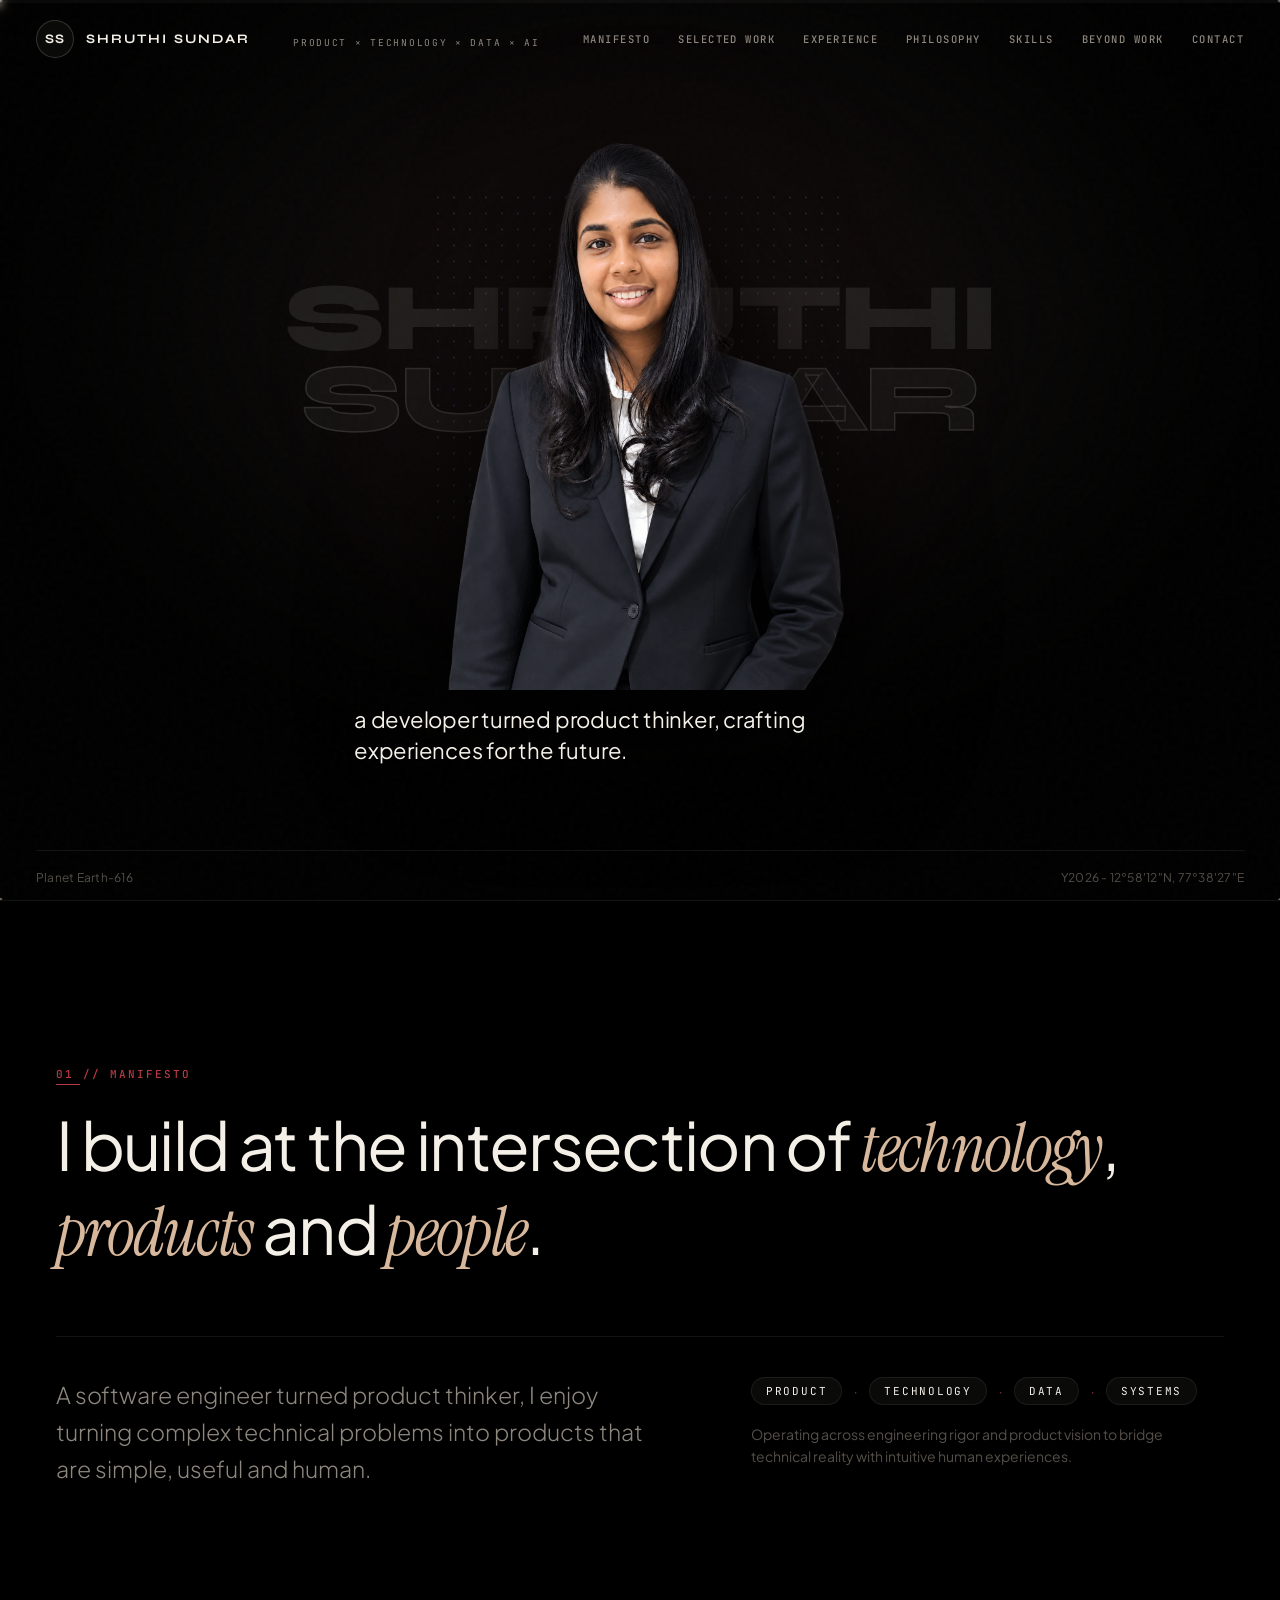
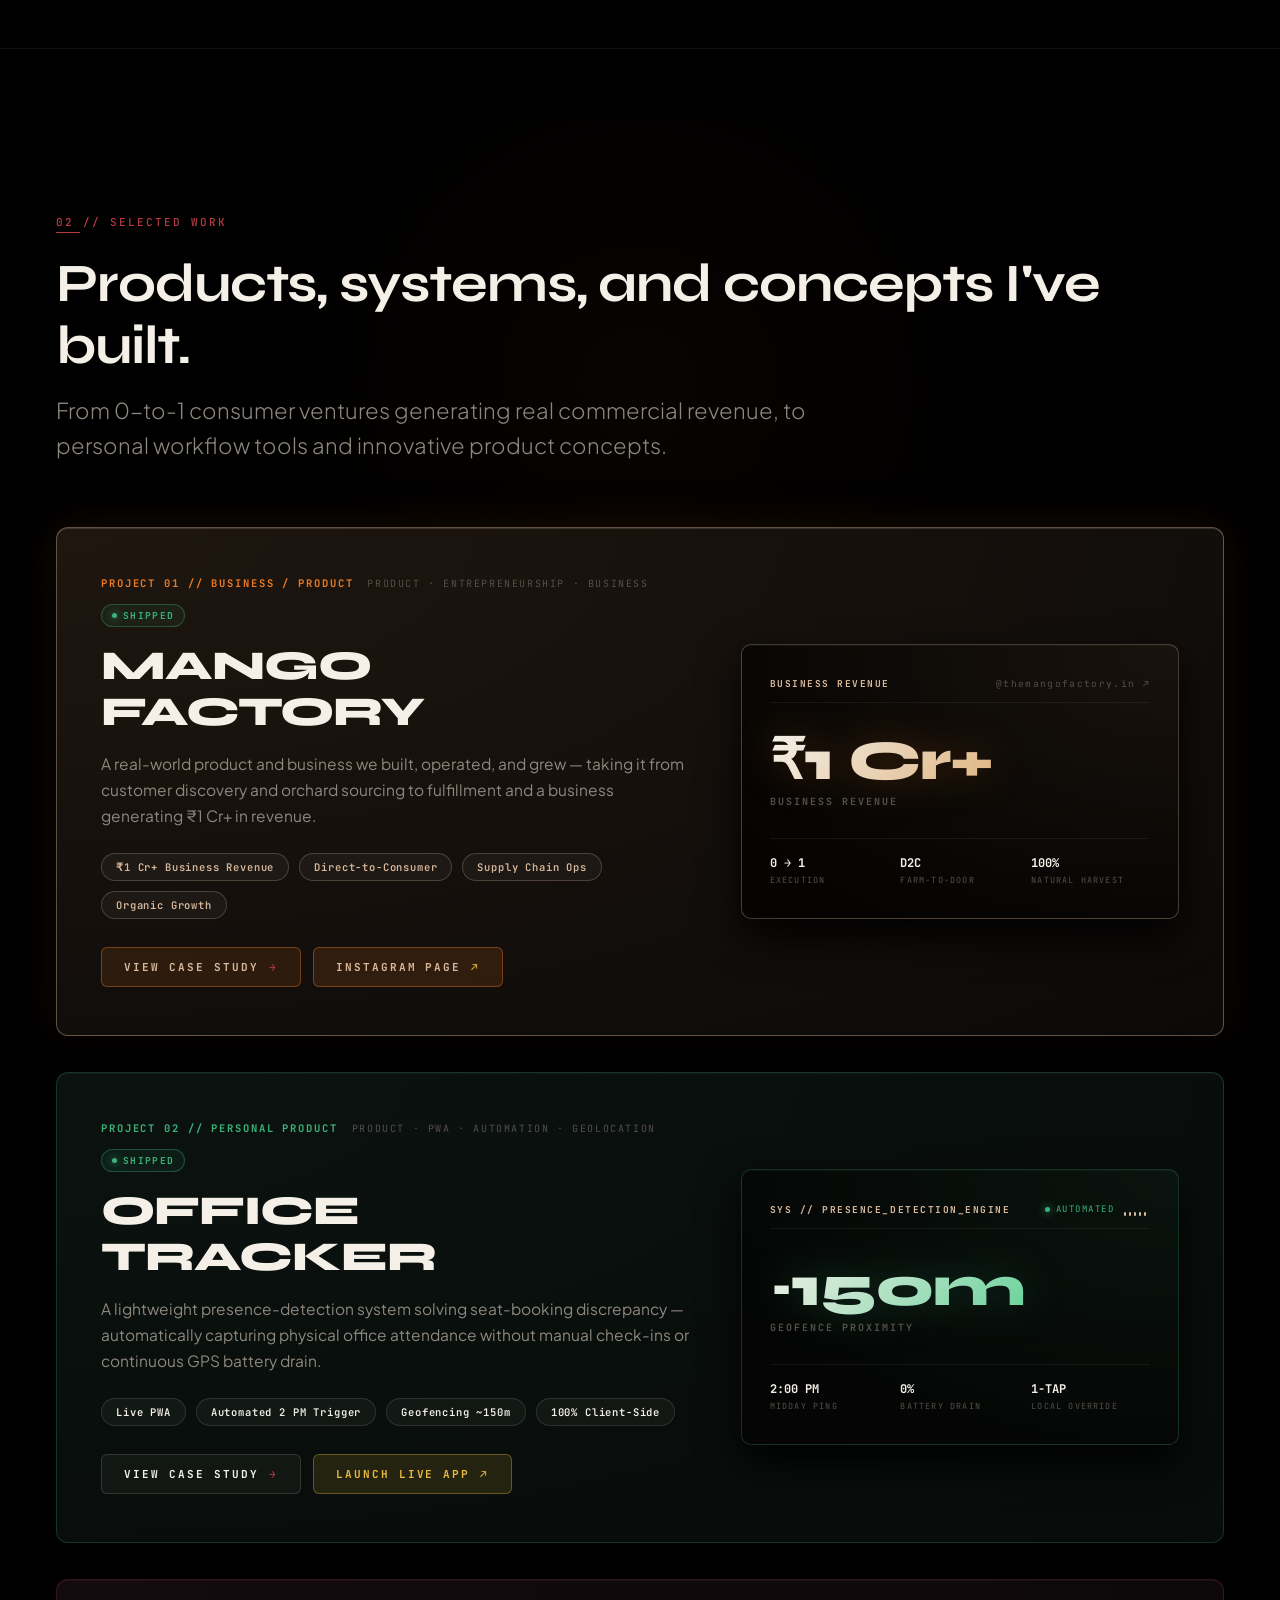
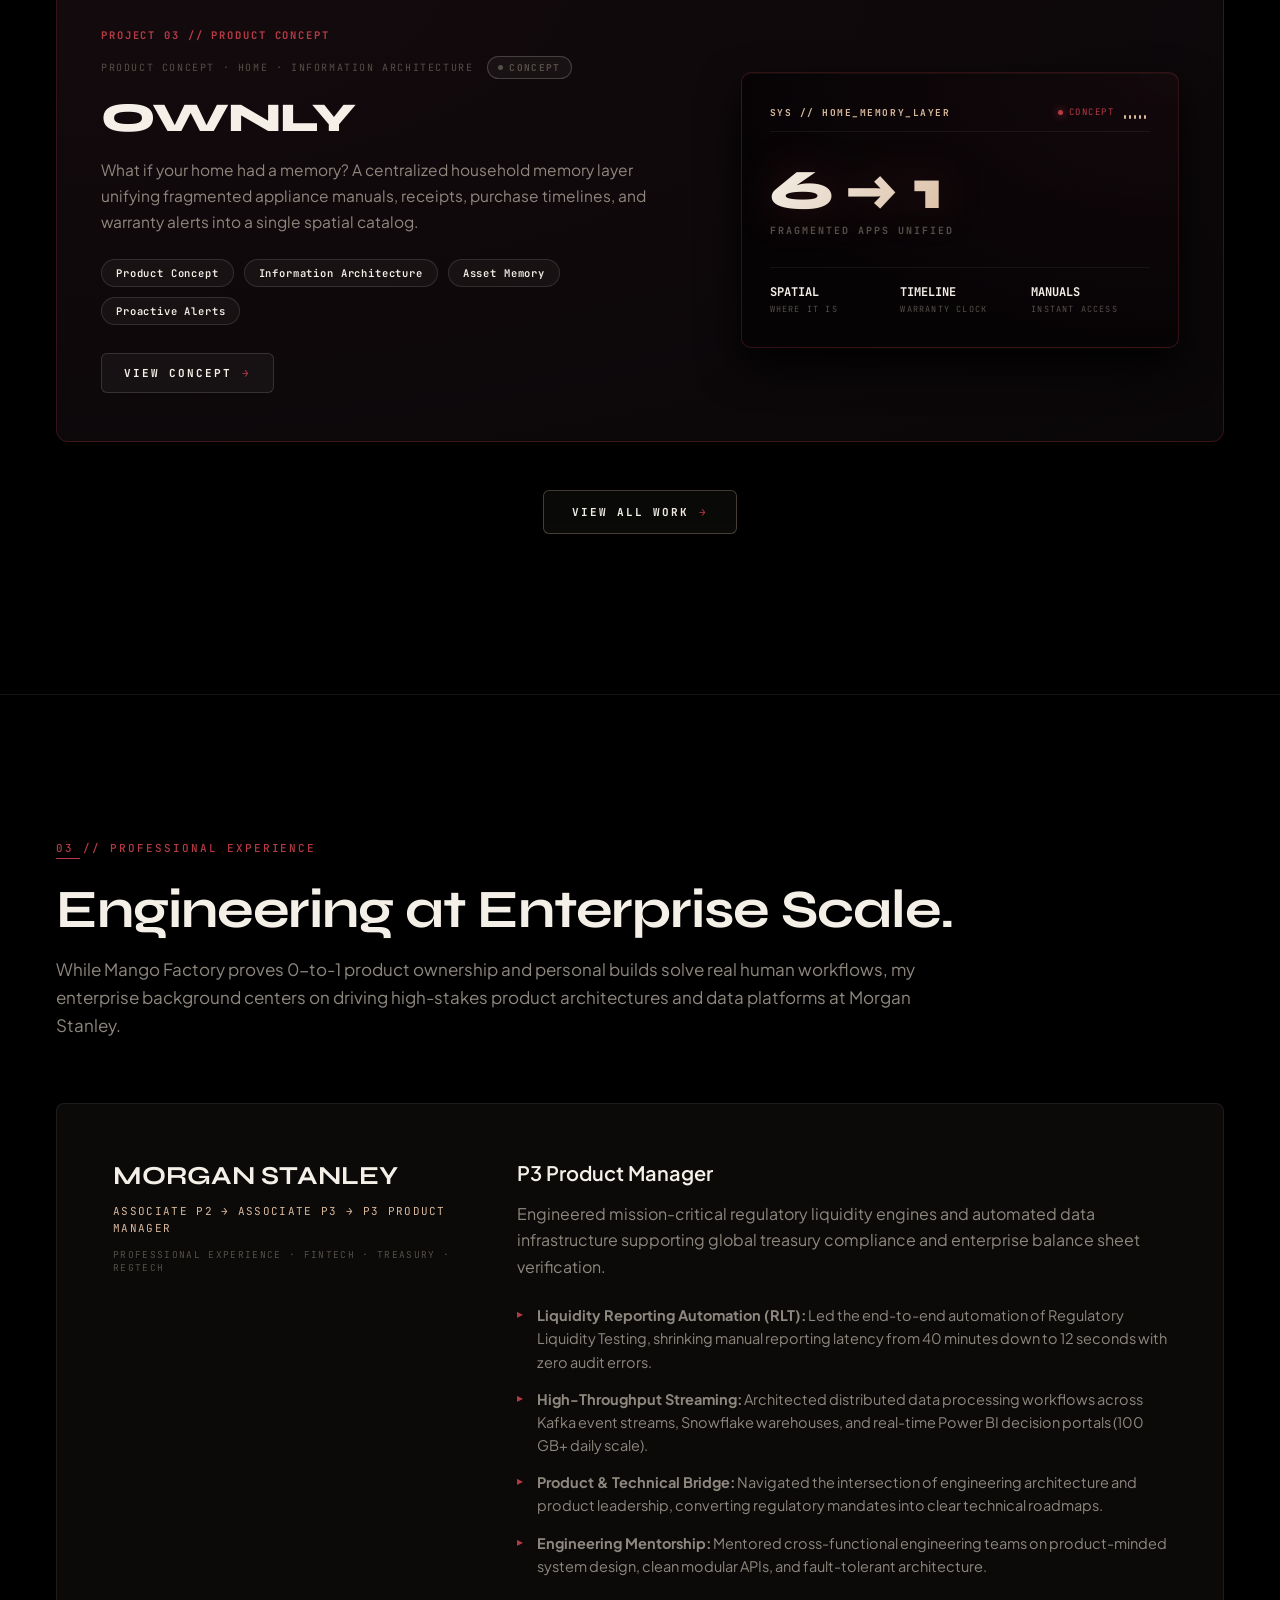
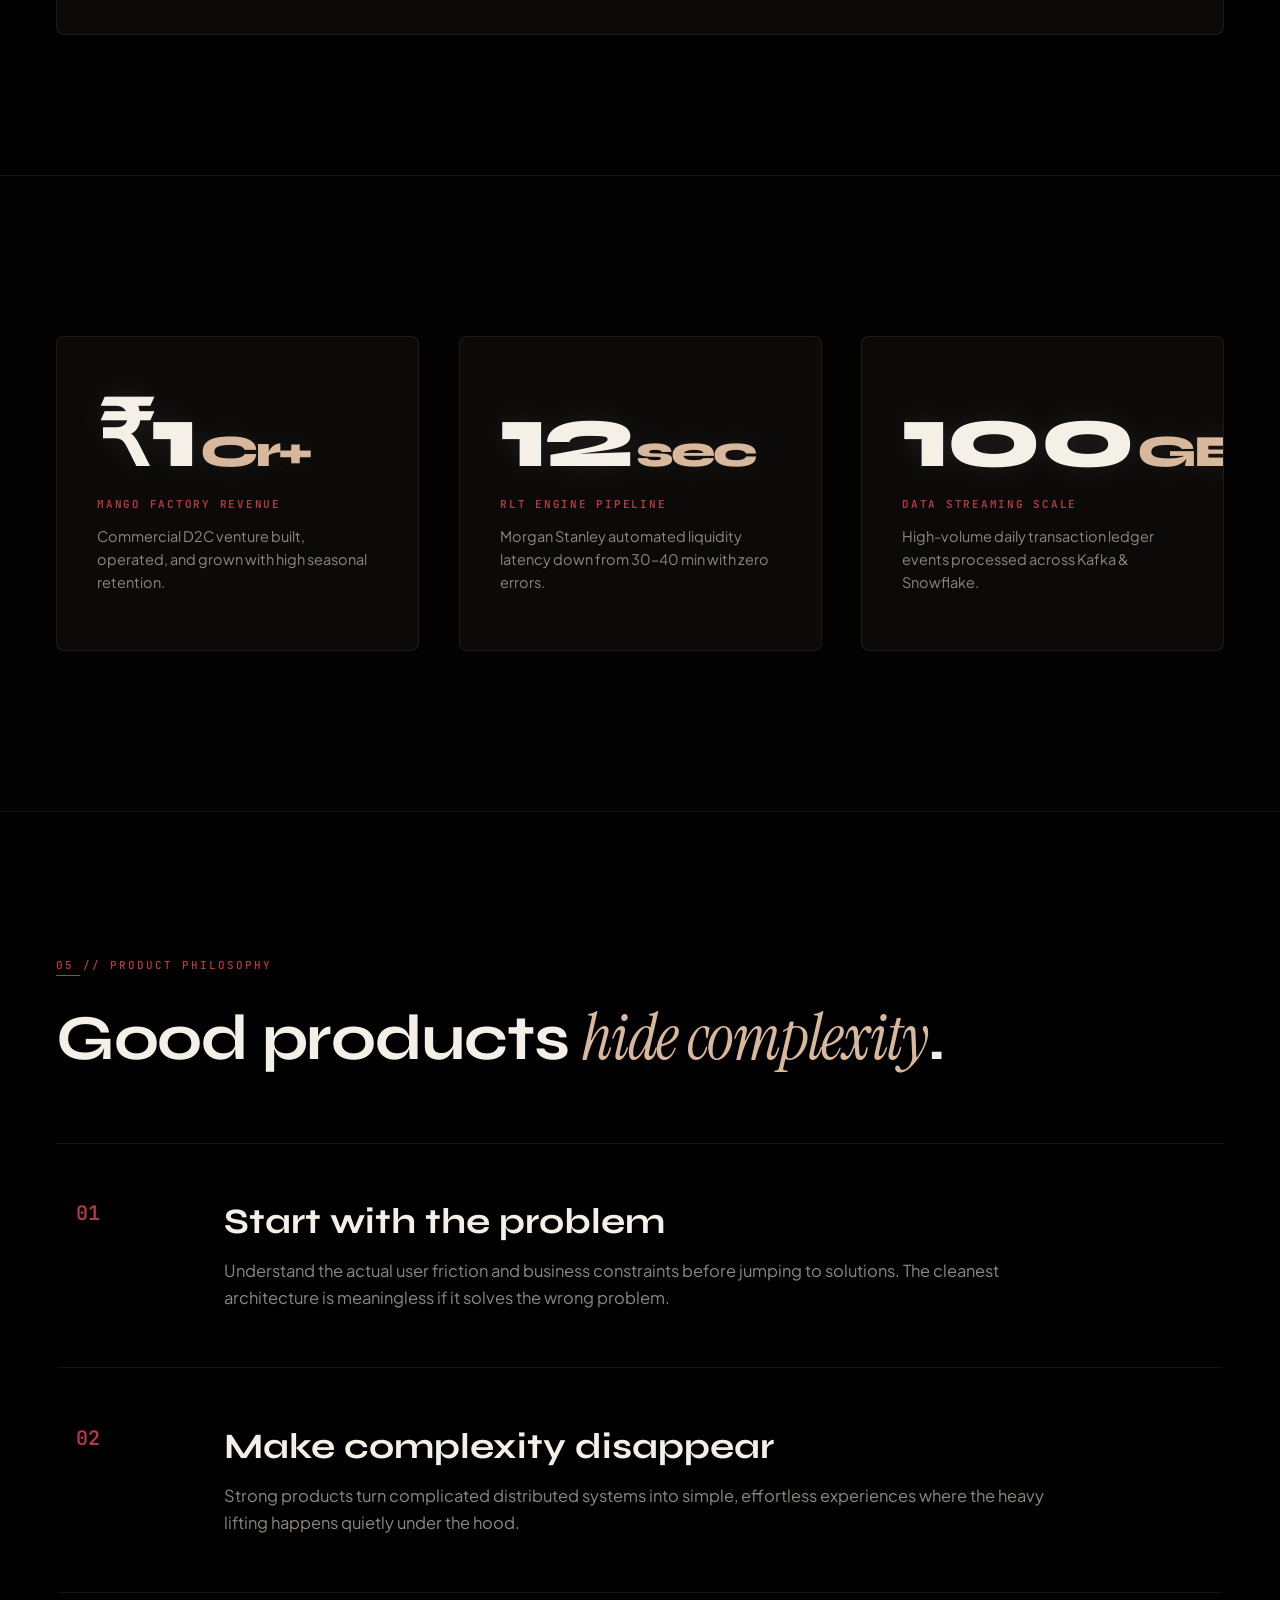
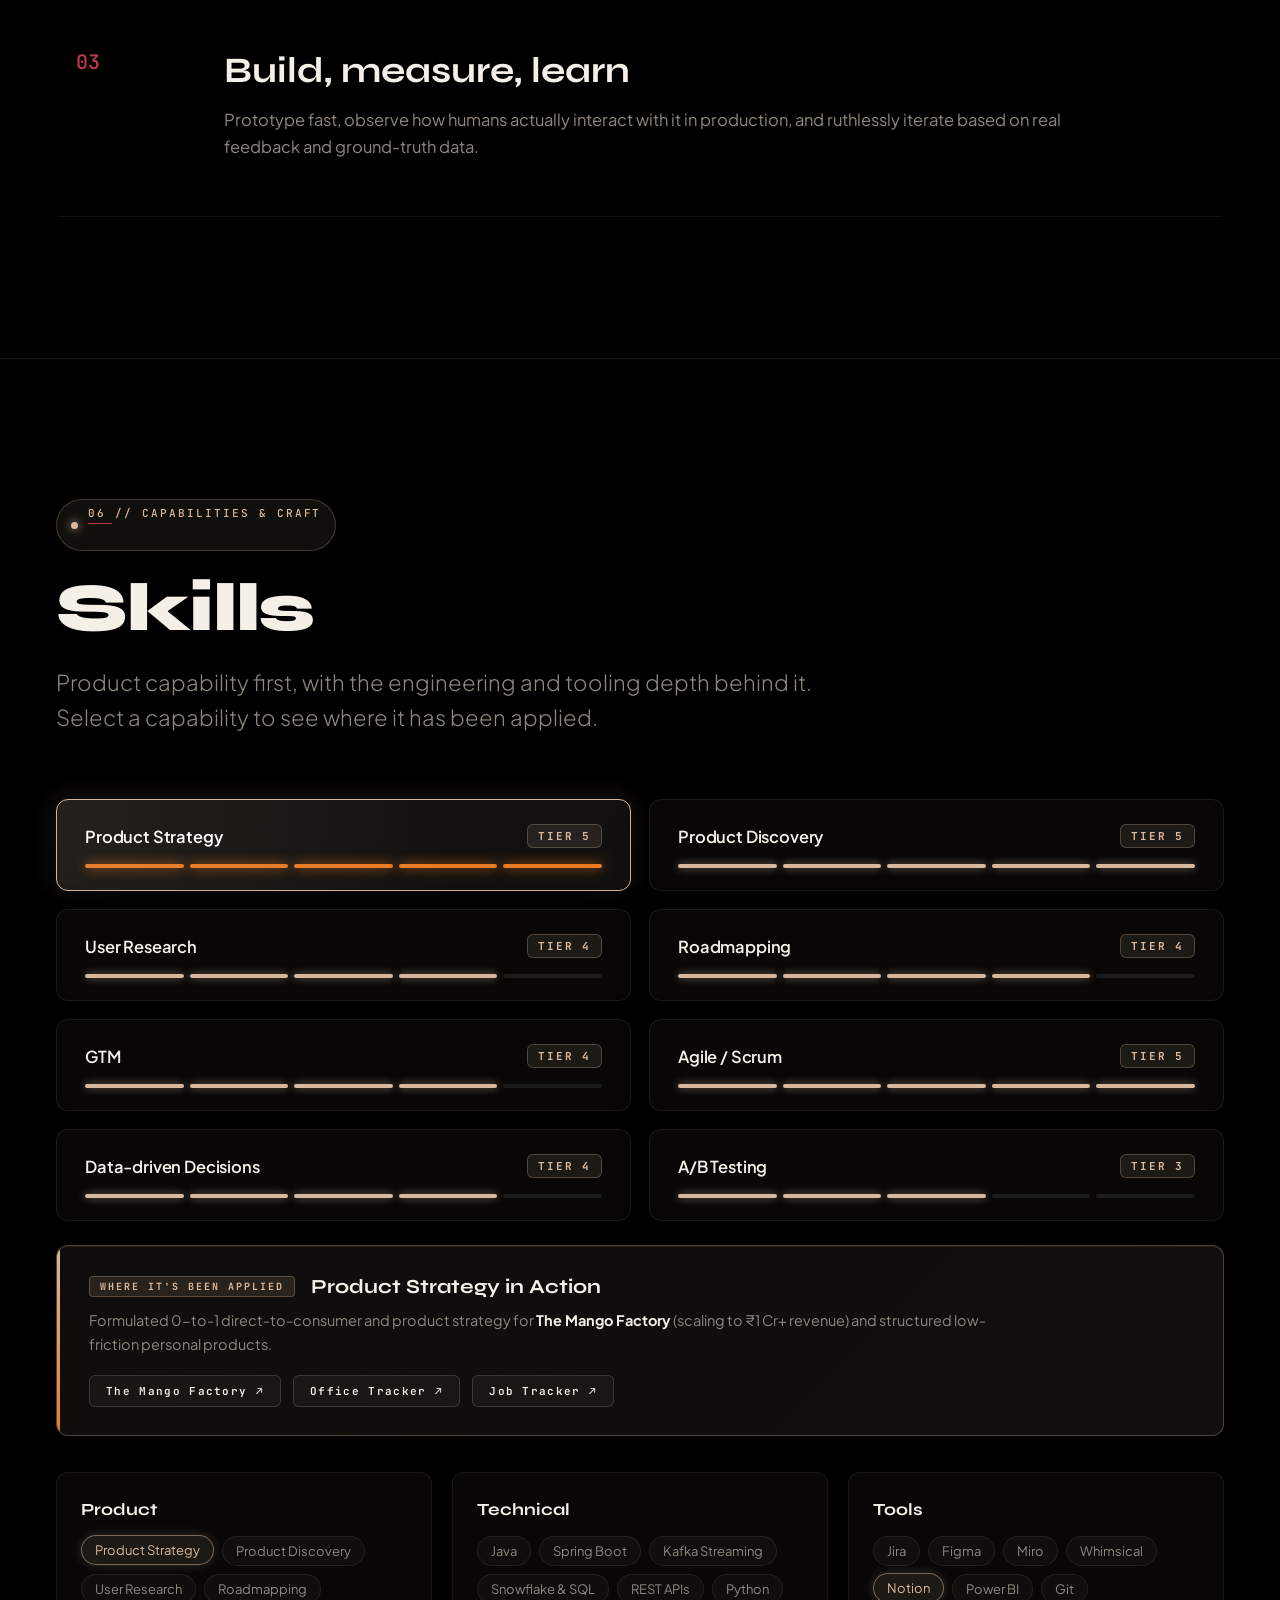
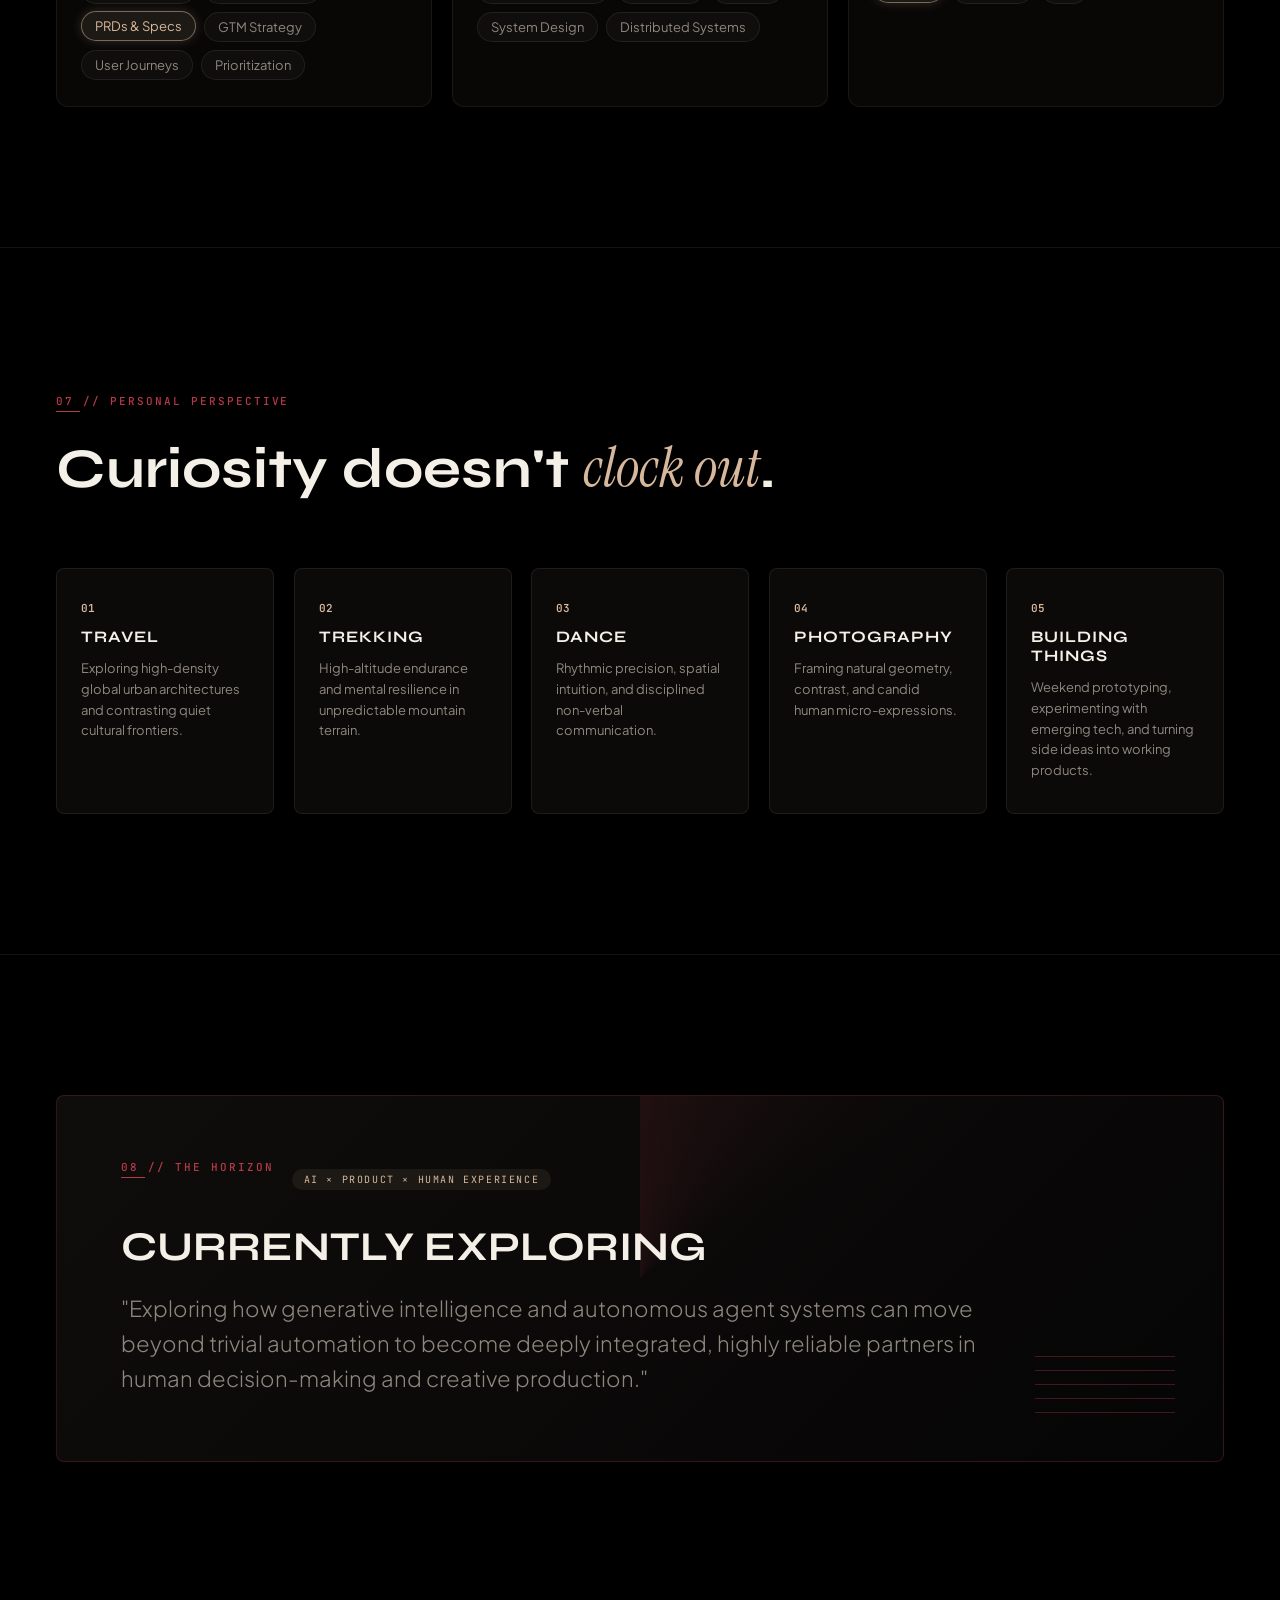
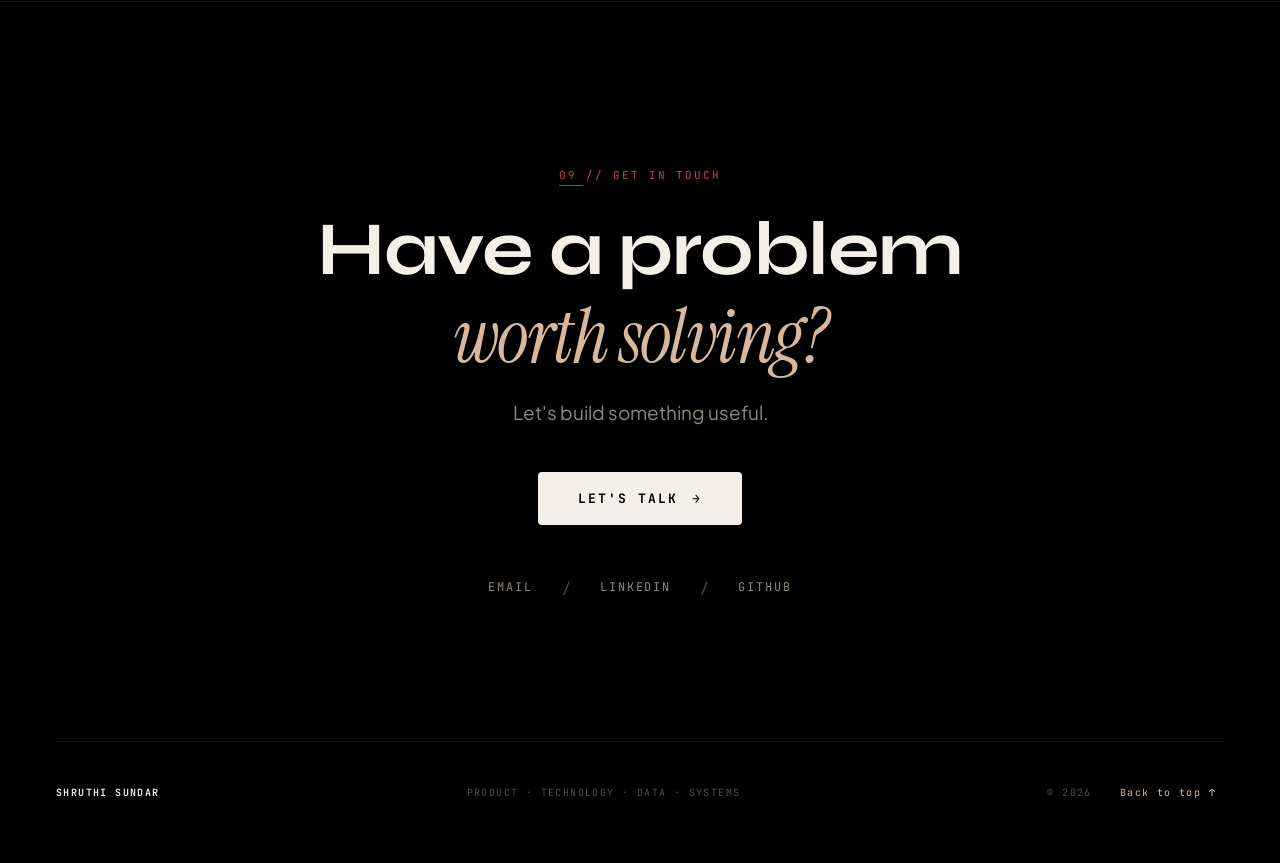
==== commit 30c539b5: "fix: align Morgan Stanley title/progression with LinkedIn Updates the experience timeline from the o" ====
--- a/index.html
+++ b/index.html
@@ -385,12 +385,12 @@
           <div class="timeline-entry reveal-item">
             <div class="timeline-meta-col">
               <span class="timeline-company">MORGAN STANLEY</span>
-              <span class="timeline-period">SOFTWARE ENGINEER → SDE2 → SDE3</span>
+              <span class="timeline-period">ASSOCIATE P2 → ASSOCIATE P3 → P3 PRODUCT MANAGER</span>
               <span class="timeline-badge">PROFESSIONAL EXPERIENCE · FINTECH · TREASURY · REGTECH</span>
             </div>
 
             <div class="timeline-content-col">
-              <h3 class="timeline-role-title">Senior Software Development Engineer / Product-Minded Engineer</h3>
+              <h3 class="timeline-role-title">P3 Product Manager</h3>
               <p class="timeline-summary">
                 Engineered mission-critical regulatory liquidity engines and automated data infrastructure supporting global treasury compliance and enterprise balance sheet verification.
               </p>
--- a/style.css
+++ b/style.css
@@ -936,6 +936,17 @@
   background: var(--text-dim);
 }
 
+.project-status-badge.status-case-study {
+  color: var(--accent-warm-gold);
+  border-color: rgba(216, 184, 156, 0.35);
+  background: rgba(216, 184, 156, 0.08);
+}
+
+.project-status-badge.status-case-study::before {
+  background: var(--accent-warm-gold);
+  box-shadow: 0 0 8px var(--accent-warm-gold);
+}
+
 .project-title {
   font-family: var(--font-display);
   font-size: clamp(26px, 3.2vw, 42px);
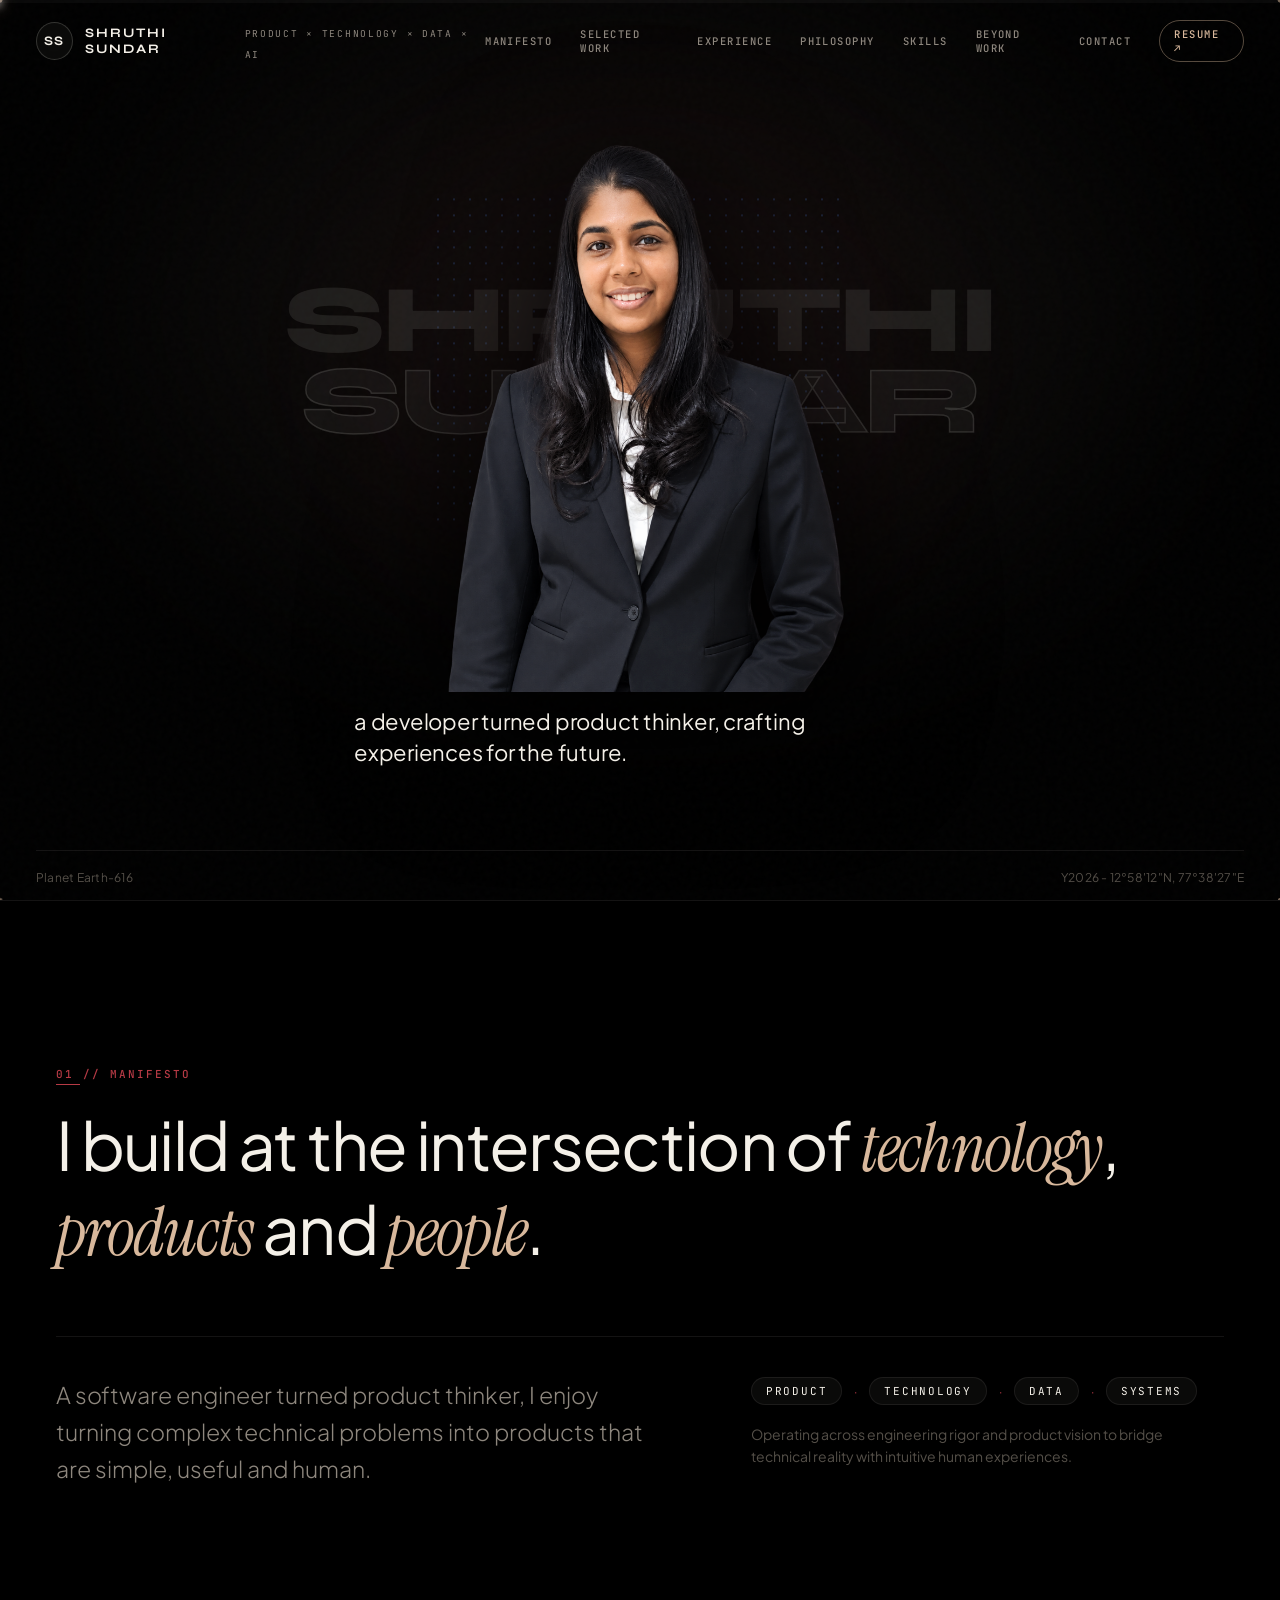
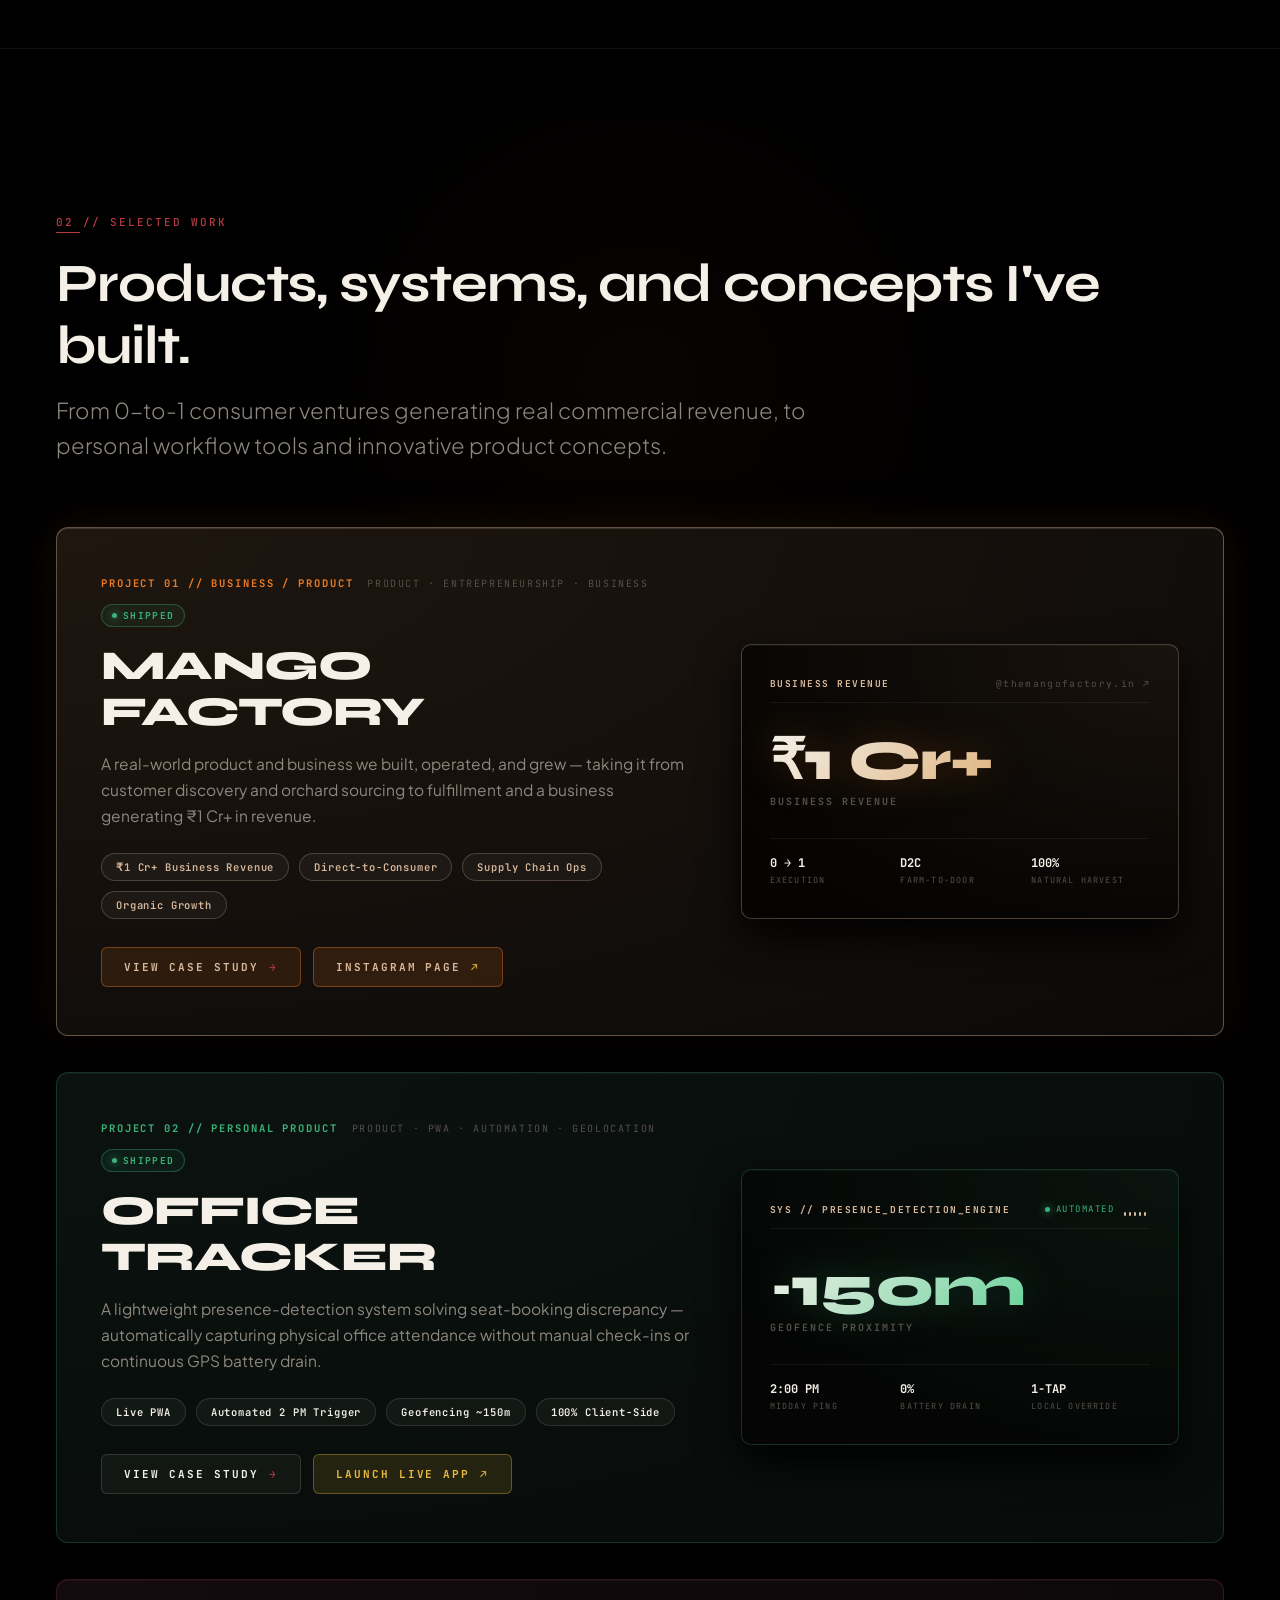
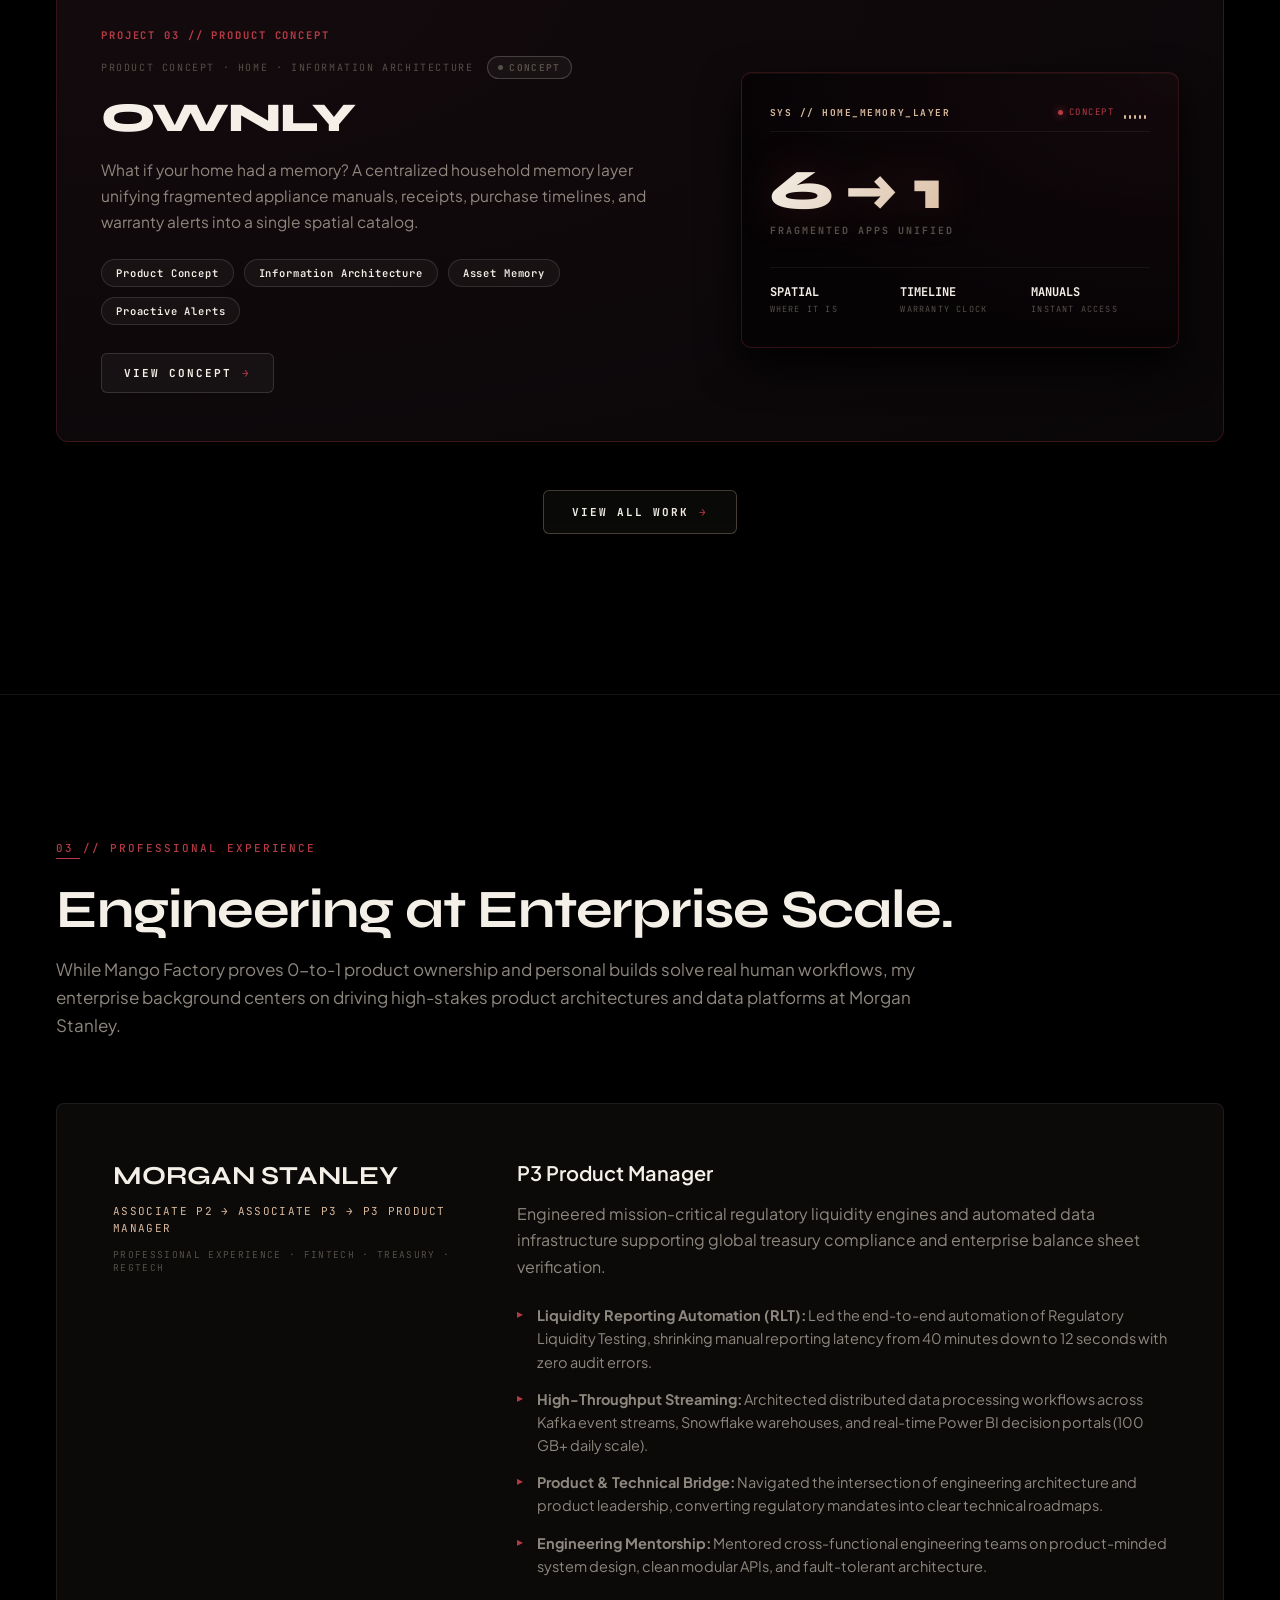
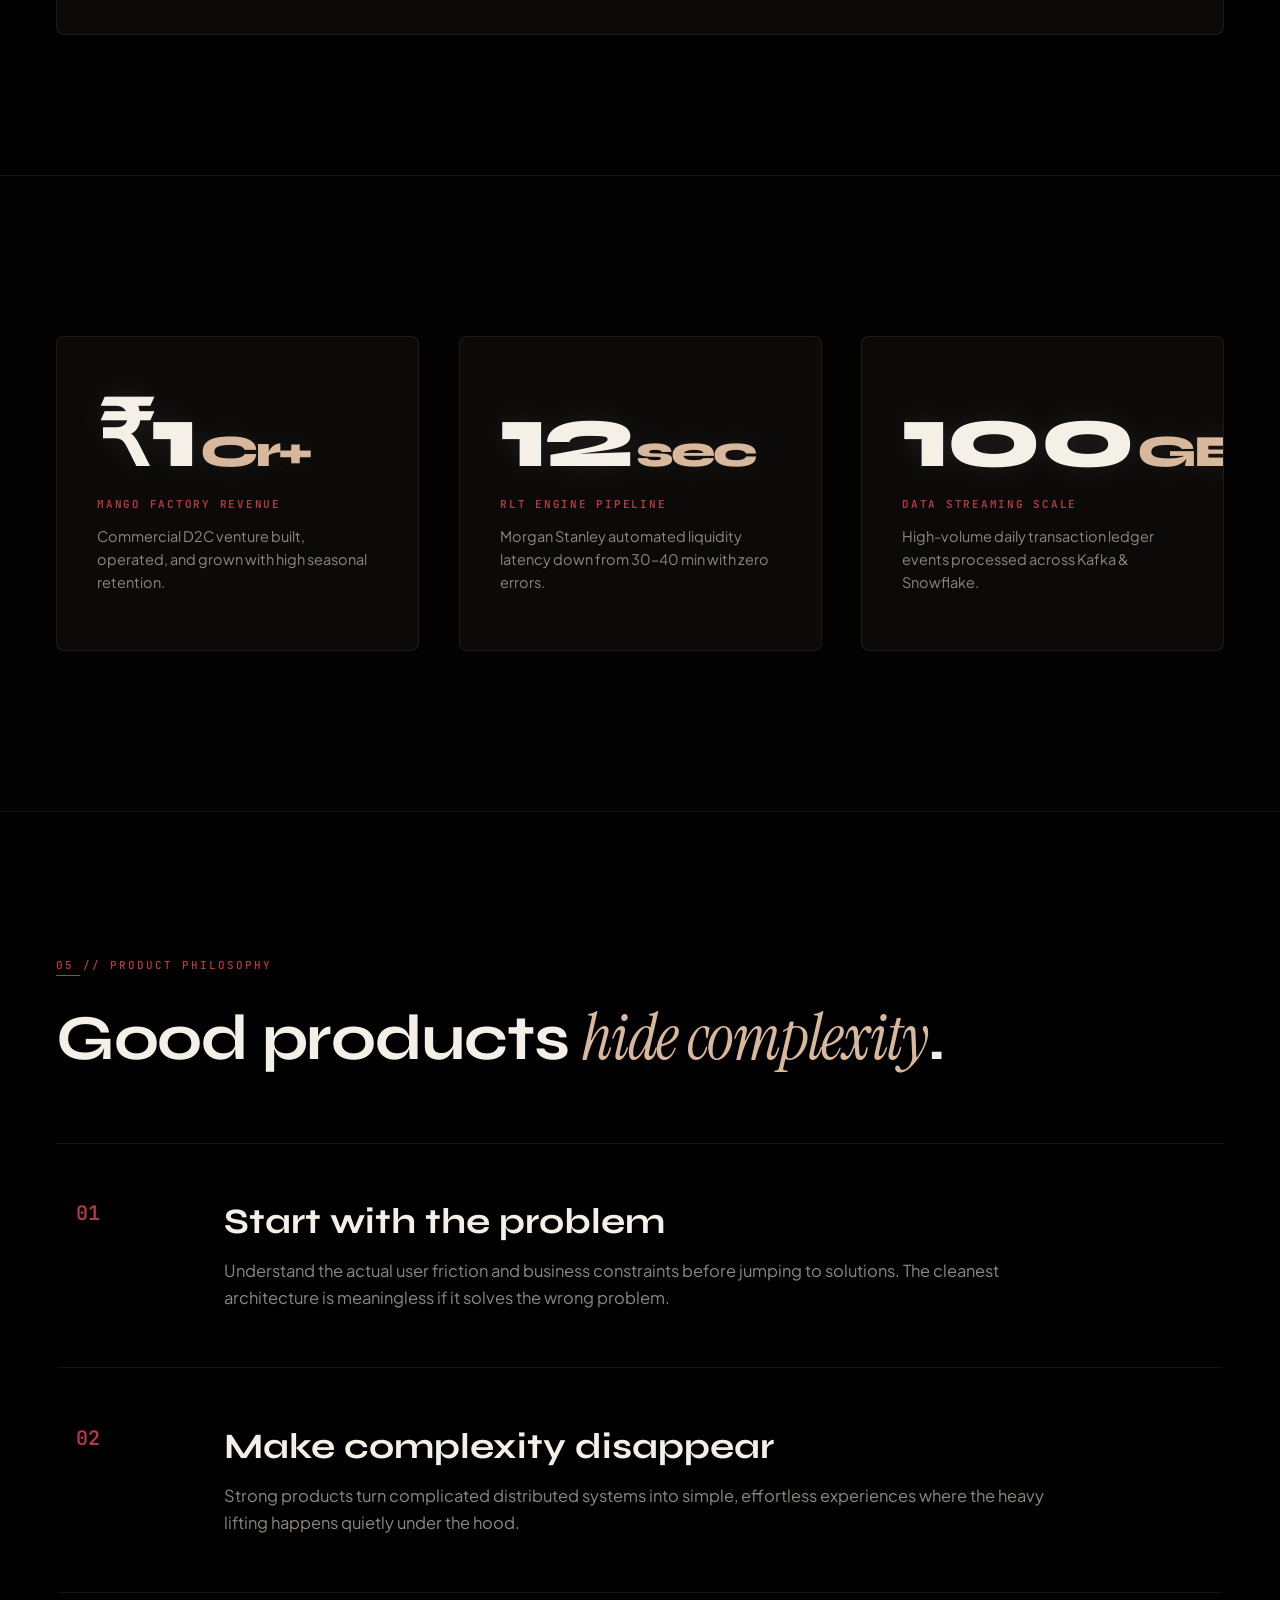
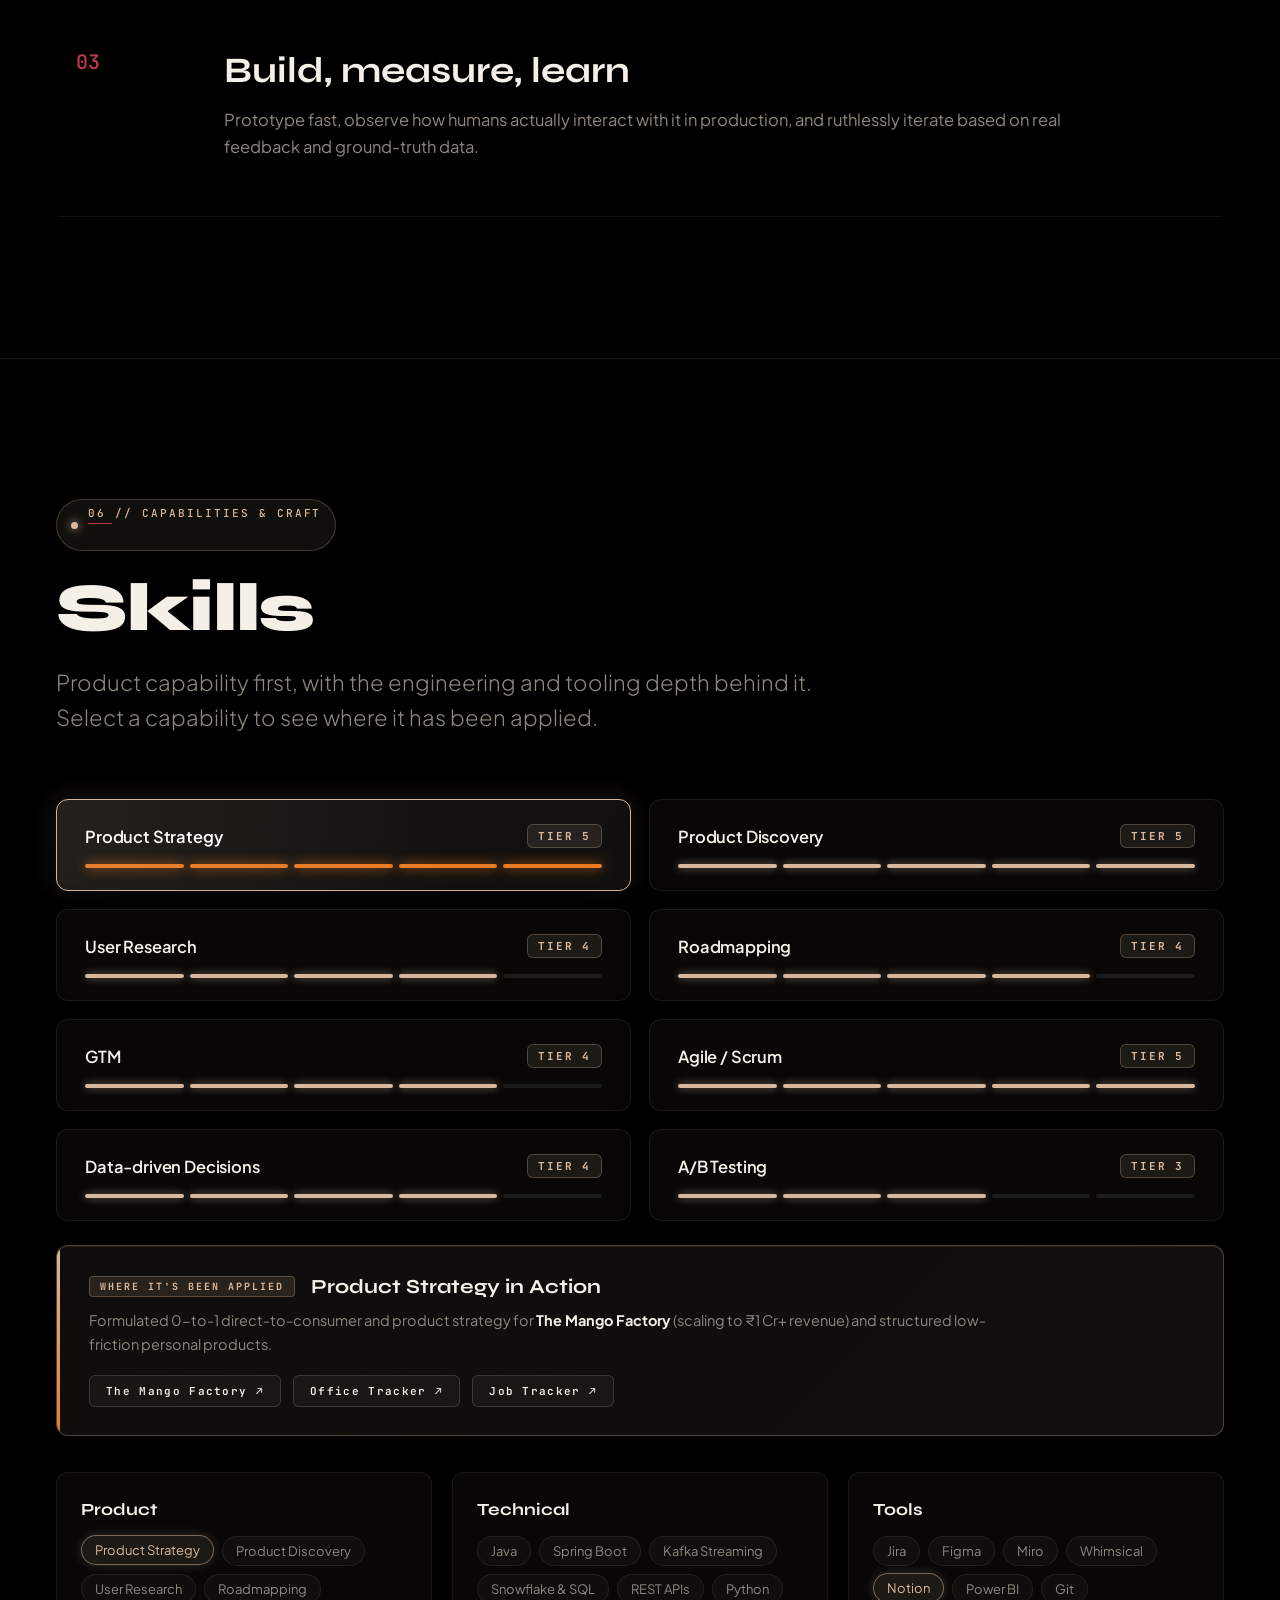
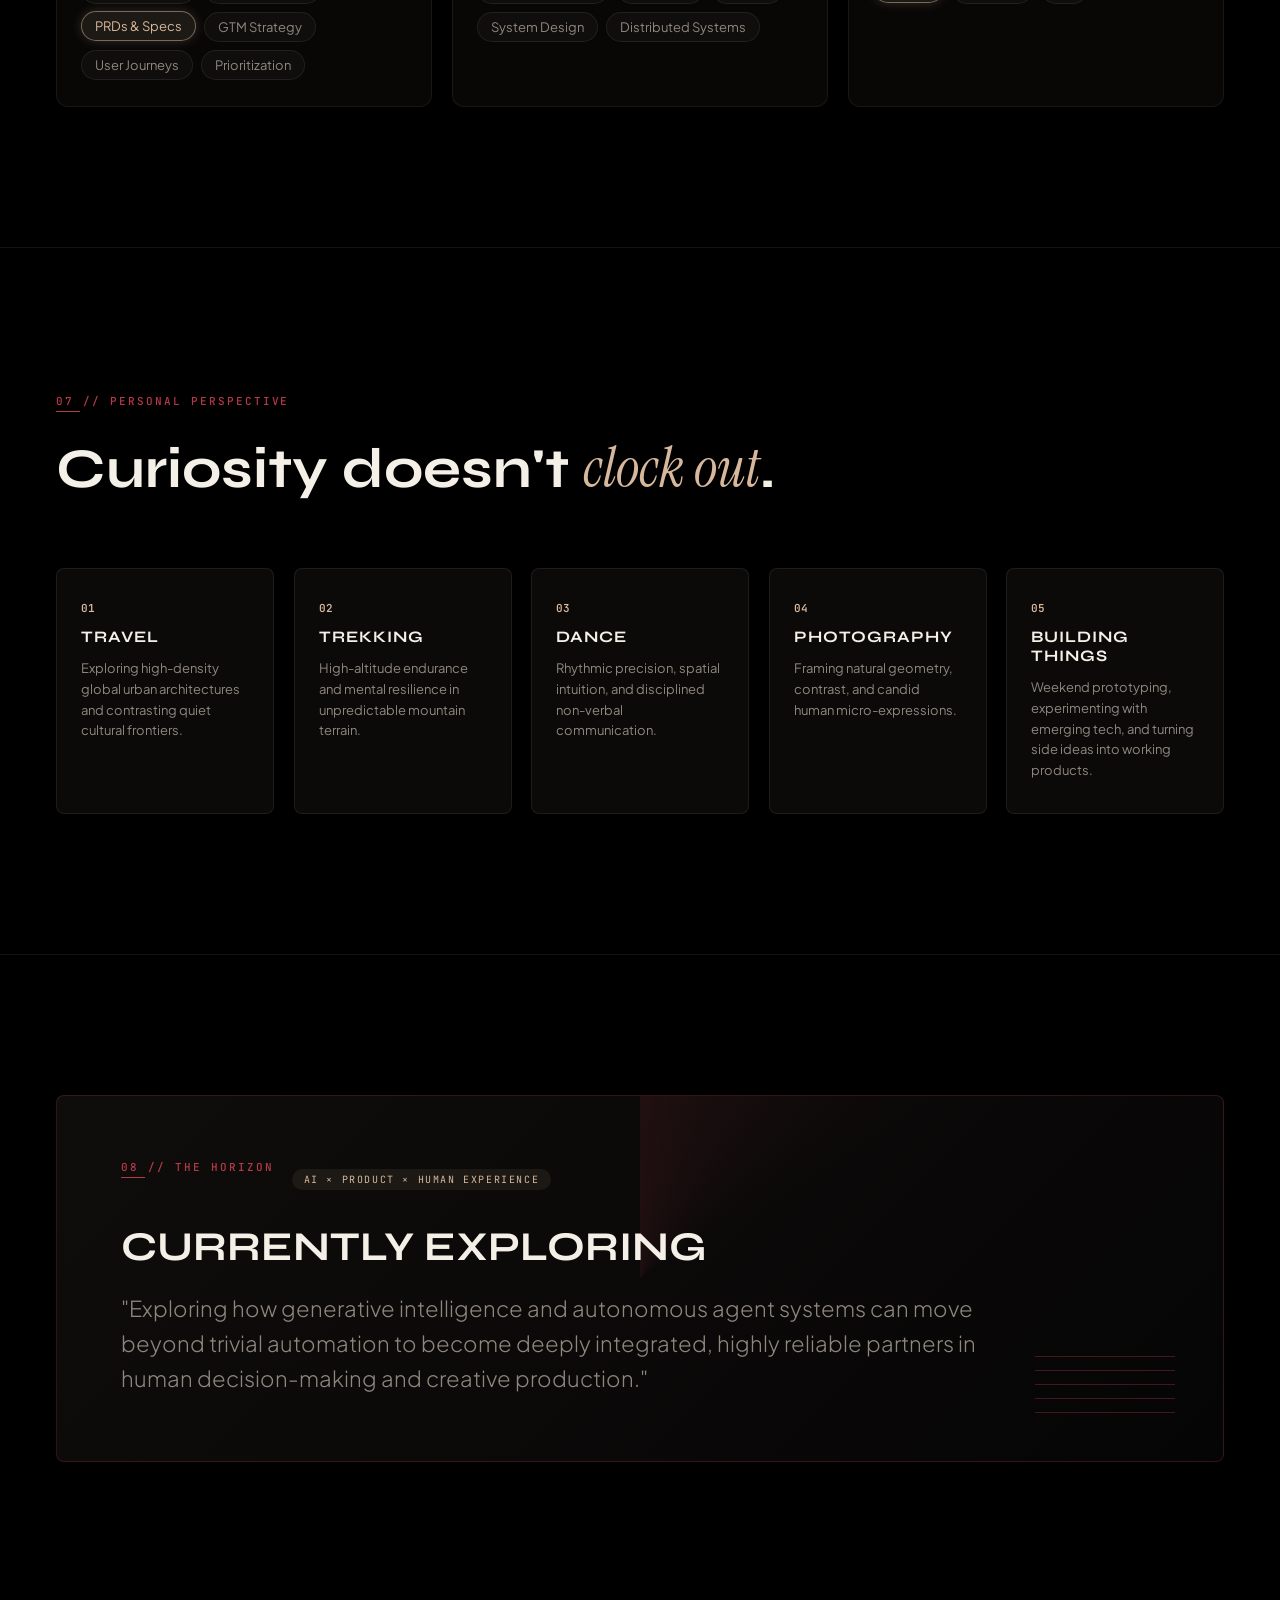
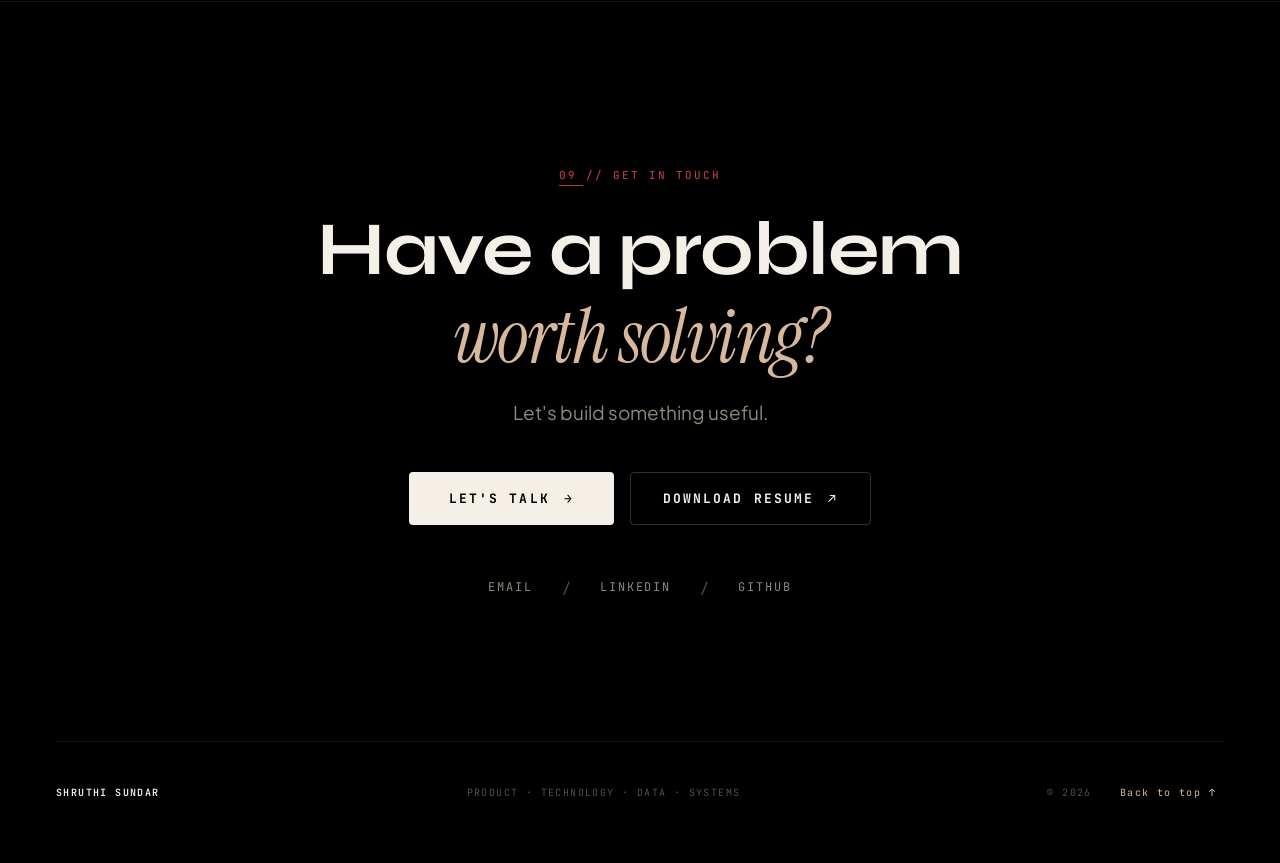
==== commit 40cd75b4: "feat: add resume link in nav and contact CTA, fix stale asset caching Adds a "RESUME" link to the de" ====
--- a/index.html
+++ b/index.html
@@ -15,7 +15,7 @@
   <link rel="preconnect" href="https://fonts.gstatic.com" crossorigin>
   <link href="https://fonts.googleapis.com/css2?family=Instrument+Serif:ital@0;1&family=JetBrains+Mono:wght@300;400;500;600&family=Plus+Jakarta+Sans:wght@300;400;500;600;700&family=Syne:wght@400;600;700;800&display=swap" rel="stylesheet">
   
-  <link rel="stylesheet" href="style.css?v=3.6">
+  <link rel="stylesheet" href="style.css?v=3.8">
 </head>
 <body>
 
@@ -43,6 +43,7 @@
         <a href="#skills" class="mobile-nav-link"><span class="m-num">05</span> SKILLS</a>
         <a href="#beyond" class="mobile-nav-link"><span class="m-num">06</span> BEYOND WORK</a>
         <a href="#contact" class="mobile-nav-link"><span class="m-num">07</span> CONTACT</a>
+        <a href="assets/shruthi-sundar-resume.pdf" target="_blank" rel="noopener" class="mobile-nav-link nav-item-resume-mobile"><span class="m-num">↗</span> RESUME</a>
       </nav>
       <div class="mobile-nav-footer">
         <span class="mono-meta">SHRUTHI SUNDAR // PRODUCT MANAGER</span>
@@ -78,6 +79,7 @@
         <a href="#skills" class="nav-item">SKILLS</a>
         <a href="#beyond" class="nav-item">BEYOND WORK</a>
         <a href="#contact" class="nav-item">CONTACT</a>
+        <a href="assets/shruthi-sundar-resume.pdf" target="_blank" rel="noopener" class="nav-item nav-resume-btn">RESUME ↗</a>
       </nav>
 
       <!-- Mobile Dropdown Chevron Menu Trigger -->
@@ -793,6 +795,10 @@
               <span>LET'S TALK</span>
               <span class="cta-arrow-icon">→</span>
             </a>
+            <a href="assets/shruthi-sundar-resume.pdf" target="_blank" rel="noopener" class="cta-button-secondary">
+              <span>DOWNLOAD RESUME</span>
+              <span class="cta-arrow-icon">↗</span>
+            </a>
           </div>
 
           <div class="social-links-row">
@@ -823,6 +829,6 @@
 
   </div>
 
-  <script src="main.js?v=3.6"></script>
+  <script src="main.js?v=3.8"></script>
 </body>
 </html>
--- a/style.css
+++ b/style.css
@@ -227,6 +227,21 @@
   transform: translateX(6px);
 }
 
+.nav-item-resume-mobile {
+  color: var(--accent-warm-gold);
+  border-top: 1px solid var(--border-subtle);
+  padding-top: 20px;
+  margin-top: 4px;
+}
+
+.nav-item-resume-mobile .m-num {
+  color: var(--accent-warm-gold);
+}
+
+.nav-item-resume-mobile:hover, .nav-item-resume-mobile:active {
+  color: var(--accent-warm-gold);
+}
+
 .mobile-nav-footer {
   padding-top: 24px;
   border-top: 1px solid var(--border-subtle);
@@ -348,6 +363,23 @@
 
 .nav-item:hover::after {
   width: 100%;
+}
+
+.nav-resume-btn {
+  color: var(--accent-warm-gold);
+  border: 1px solid rgba(216, 184, 156, 0.4);
+  padding: 6px 14px;
+  border-radius: 100px;
+}
+
+.nav-resume-btn::after {
+  display: none;
+}
+
+.nav-resume-btn:hover {
+  background: var(--accent-warm-gold);
+  color: #0A0908;
+  border-color: var(--accent-warm-gold);
 }
 
 /* Mobile Dropdown Trigger Button */
@@ -2862,6 +2894,32 @@
   margin-bottom: 48px;
   display: flex;
   justify-content: center;
+  align-items: center;
+  gap: 16px;
+  flex-wrap: wrap;
+}
+
+.cta-button-secondary {
+  display: inline-flex;
+  align-items: center;
+  gap: 14px;
+  text-decoration: none;
+  background: transparent;
+  color: var(--text-titanium);
+  border: 1px solid rgba(244, 240, 232, 0.2);
+  font-family: var(--font-mono);
+  font-size: 13px;
+  font-weight: 700;
+  letter-spacing: 0.16em;
+  padding: 17px 32px;
+  border-radius: 4px;
+  transition: all 0.3s cubic-bezier(0.16, 1, 0.3, 1);
+}
+
+.cta-button-secondary:hover {
+  border-color: var(--accent-warm-gold);
+  color: var(--accent-warm-gold);
+  transform: translateY(-2px);
 }
 
 /* Magnetic Button */
